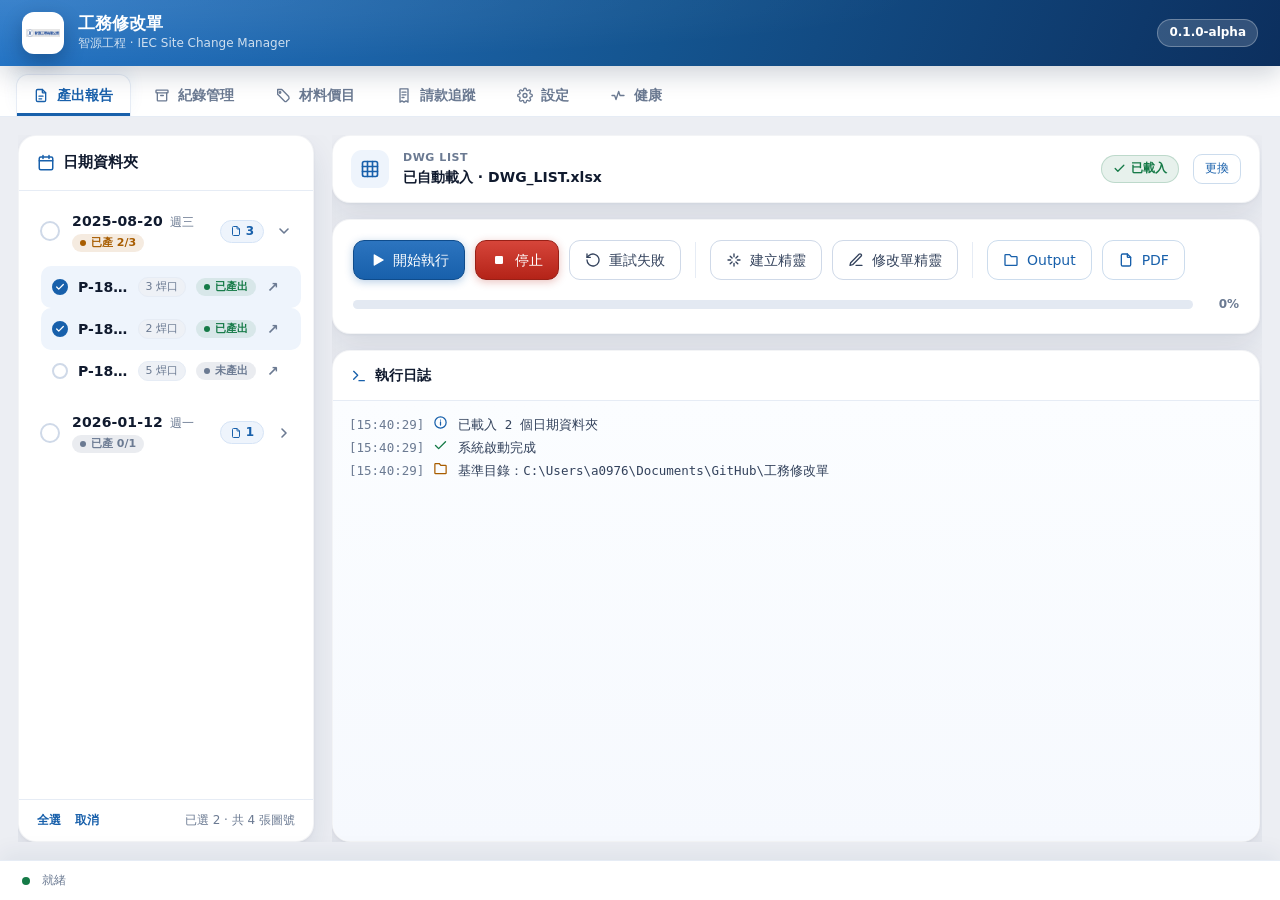
==== control/co_main_web/index.html @ fd8325f9 "feat(main-web): add new HTML main UI skin Add a six-tab front-end-only Change Order main interface w" ====
<!DOCTYPE html>
<html lang="zh-Hant">
<head>
<meta charset="utf-8">
<meta name="viewport" content="width=device-width, initial-scale=1">
<title>工務修改單 · IEC Site Change Manager</title>
<link rel="stylesheet" href="style.css">
</head>
<body>
<div class="shell">

  <!-- 品牌列 -->
  <header class="appbar">
    <img class="brand-logo" src="../co_wizard_web/img/brand-logo.png" alt=""
         onerror="this.style.display='none';this.nextElementSibling.style.display='grid';">
    <div class="brand-mark-fallback">智</div>
    <div class="brand-text">
      <strong>工務修改單</strong>
      <span>智源工程 · IEC Site Change Manager</span>
    </div>
    <div class="spacer"></div>
    <span class="version-pill">0.1.0-alpha</span>
  </header>

  <!-- 分頁列 -->
  <nav class="tabstrip" aria-label="主功能分頁">
    <button class="tab active" type="button" data-tab="report" onclick="showTab('report')">
      <svg viewBox="0 0 24 24" fill="none" stroke="currentColor" stroke-width="2" stroke-linecap="round" stroke-linejoin="round"><path d="M14 3v4a1 1 0 0 0 1 1h4"/><path d="M17 21H7a2 2 0 0 1-2-2V5a2 2 0 0 1 2-2h7l5 5v11a2 2 0 0 1-2 2Z"/><path d="M9 13h6M9 17h4"/></svg>產出報告
    </button>
    <button class="tab" type="button" data-tab="records" onclick="showTab('records')">
      <svg viewBox="0 0 24 24" fill="none" stroke="currentColor" stroke-width="2" stroke-linecap="round" stroke-linejoin="round"><rect x="3" y="4" width="18" height="4" rx="1"/><path d="M5 8v11a1 1 0 0 0 1 1h12a1 1 0 0 0 1-1V8"/><path d="M10 12h4"/></svg>紀錄管理
    </button>
    <button class="tab" type="button" data-tab="material" onclick="showTab('material')">
      <svg viewBox="0 0 24 24" fill="none" stroke="currentColor" stroke-width="2" stroke-linecap="round" stroke-linejoin="round"><path d="M20.59 13.41 11 3.83A2 2 0 0 0 9.59 3H4v5.59A2 2 0 0 0 4.83 11l9.58 9.59a2 2 0 0 0 2.83 0l3.35-3.35a2 2 0 0 0 0-2.83Z"/><circle cx="7.5" cy="7.5" r="1.2"/></svg>材料價目
    </button>
    <button class="tab" type="button" data-tab="billing" onclick="showTab('billing')">
      <svg viewBox="0 0 24 24" fill="none" stroke="currentColor" stroke-width="2" stroke-linecap="round" stroke-linejoin="round"><path d="M6 2h12v20l-3-2-3 2-3-2-3 2Z"/><path d="M9 7h6M9 11h6M9 15h3"/></svg>請款追蹤
    </button>
    <button class="tab" type="button" data-tab="settings" onclick="showTab('settings')">
      <svg viewBox="0 0 24 24" fill="none" stroke="currentColor" stroke-width="2" stroke-linecap="round" stroke-linejoin="round"><circle cx="12" cy="12" r="3"/><path d="M19.4 15a1.65 1.65 0 0 0 .33 1.82l.06.06a2 2 0 1 1-2.83 2.83l-.06-.06a1.65 1.65 0 0 0-1.82-.33 1.65 1.65 0 0 0-1 1.51V21a2 2 0 0 1-4 0v-.09A1.65 1.65 0 0 0 9 19.4a1.65 1.65 0 0 0-1.82.33l-.06.06a2 2 0 1 1-2.83-2.83l.06-.06A1.65 1.65 0 0 0 4.6 15a1.65 1.65 0 0 0-1.51-1H3a2 2 0 0 1 0-4h.09A1.65 1.65 0 0 0 4.6 9a1.65 1.65 0 0 0-.33-1.82l-.06-.06a2 2 0 1 1 2.83-2.83l.06.06A1.65 1.65 0 0 0 9 4.6a1.65 1.65 0 0 0 1-1.51V3a2 2 0 0 1 4 0v.09a1.65 1.65 0 0 0 1 1.51 1.65 1.65 0 0 0 1.82-.33l.06-.06a2 2 0 1 1 2.83 2.83l-.06.06A1.65 1.65 0 0 0 19.4 9a1.65 1.65 0 0 0 1.51 1H21a2 2 0 0 1 0 4h-.09a1.65 1.65 0 0 0-1.51 1Z"/></svg>設定
    </button>
    <button class="tab" type="button" data-tab="health" onclick="showTab('health')">
      <svg viewBox="0 0 24 24" fill="none" stroke="currentColor" stroke-width="2" stroke-linecap="round" stroke-linejoin="round"><path d="M3 12h4l2 6 4-12 2 6h6"/></svg>健康
    </button>
  </nav>

  <!-- 分頁內容 -->
  <div class="body">

    <!-- ① 產出報告 -->
    <section class="page active" id="tab-report">
      <div class="report-grid">

        <!-- 日期面板 -->
        <aside class="sheet datepanel">
          <div class="ph">
            <h2>
              <svg viewBox="0 0 24 24" fill="none" stroke="currentColor" stroke-width="2" stroke-linecap="round" stroke-linejoin="round"><rect x="3" y="4" width="18" height="17" rx="2"/><path d="M3 9h18M8 2v4M16 2v4"/></svg>
              日期資料夾
            </h2>
          </div>
          <div class="datelist" id="dateList"></div>
          <div class="datefoot">
            <button class="linkbtn" type="button" onclick="selectAll(true)">全選</button>
            <button class="linkbtn" type="button" onclick="selectAll(false)">取消</button>
            <span class="grow"></span>
            <span id="dateSummary">—</span>
          </div>
        </aside>

        <!-- 工作區 -->
        <div class="work">

          <div class="sheet dwg-bar">
            <span class="dwg-ic">
              <svg viewBox="0 0 24 24" fill="none" stroke="currentColor" stroke-width="2" stroke-linecap="round" stroke-linejoin="round"><rect x="3" y="3" width="18" height="18" rx="2"/><path d="M3 9h18M3 15h18M9 3v18M15 3v18"/></svg>
            </span>
            <div class="dwg-info">
              <span class="dwg-label">DWG LIST</span>
              <span class="dwg-file" id="dwgFile">已自動載入 · DWG_LIST.xlsx</span>
            </div>
            <span class="ok-chip" id="dwgStatus"><svg viewBox="0 0 24 24" fill="none" stroke="currentColor" stroke-width="2.4" stroke-linecap="round" stroke-linejoin="round"><path d="M20 6 9 17l-5-5"/></svg>已載入</span>
            <button class="ghost sm" type="button" onclick="pickDwg()">更換</button>
          </div>

          <div class="sheet pad">
            <div class="actions">
              <button class="primary" type="button" onclick="runStart()">
                <svg viewBox="0 0 24 24" fill="currentColor" stroke="none"><path d="M7 4.5v15a1 1 0 0 0 1.5.86l13-7.5a1 1 0 0 0 0-1.72l-13-7.5A1 1 0 0 0 7 4.5Z"/></svg>開始執行
              </button>
              <button class="danger" type="button" onclick="runStop()">
                <svg viewBox="0 0 24 24" fill="currentColor" stroke="none"><rect x="6" y="6" width="12" height="12" rx="2"/></svg>停止
              </button>
              <button type="button">
                <svg viewBox="0 0 24 24" fill="none" stroke="currentColor" stroke-width="2" stroke-linecap="round" stroke-linejoin="round"><path d="M3 12a9 9 0 1 0 3-6.7L3 8"/><path d="M3 3v5h5"/></svg>重試失敗
              </button>
              <span class="sep"></span>
              <button type="button" onclick="toast('（皮）建立精靈 — 之後接')">
                <svg viewBox="0 0 24 24" fill="none" stroke="currentColor" stroke-width="2" stroke-linecap="round" stroke-linejoin="round"><path d="M12 3v4M12 17v4M3 12h4M17 12h4"/><path d="m6.3 6.3 2.8 2.8M14.9 14.9l2.8 2.8M17.7 6.3l-2.8 2.8M9.1 14.9l-2.8 2.8"/></svg>建立精靈
              </button>
              <button type="button" onclick="openWizard()">
                <svg viewBox="0 0 24 24" fill="none" stroke="currentColor" stroke-width="2" stroke-linecap="round" stroke-linejoin="round"><path d="M12 20h9"/><path d="M16.5 3.5a2.12 2.12 0 0 1 3 3L7 19l-4 1 1-4Z"/></svg>修改單精靈
              </button>
              <span class="sep"></span>
              <button class="ghost" type="button">
                <svg viewBox="0 0 24 24" fill="none" stroke="currentColor" stroke-width="2" stroke-linecap="round" stroke-linejoin="round"><path d="M4 20h16a1 1 0 0 0 1-1V8a1 1 0 0 0-1-1h-7.5L10 4H4a1 1 0 0 0-1 1v14a1 1 0 0 0 1 1Z"/></svg>Output
              </button>
              <button class="ghost" type="button">
                <svg viewBox="0 0 24 24" fill="none" stroke="currentColor" stroke-width="2" stroke-linecap="round" stroke-linejoin="round"><path d="M14 3v4a1 1 0 0 0 1 1h4"/><path d="M17 21H7a2 2 0 0 1-2-2V5a2 2 0 0 1 2-2h7l5 5v11a2 2 0 0 1-2 2Z"/></svg>PDF
              </button>
            </div>

            <div class="progress-row" style="margin-top:16px">
              <div class="progress"><i id="progFill"></i></div>
              <span class="progress-pct" id="progPct">0%</span>
            </div>
          </div>

          <div class="sheet console">
            <div class="ph">
              <h3>
                <svg viewBox="0 0 24 24" fill="none" stroke="currentColor" stroke-width="2" stroke-linecap="round" stroke-linejoin="round"><path d="M4 17l6-6-6-6"/><path d="M12 19h8"/></svg>
                執行日誌
              </h3>
            </div>
            <div class="log" id="log">
              <div class="logline info"><time>[15:40:29]</time><span class="ic"><svg viewBox="0 0 24 24" fill="none" stroke="currentColor" stroke-width="2" stroke-linecap="round" stroke-linejoin="round"><circle cx="12" cy="12" r="9"/><path d="M12 11v5M12 8h.01"/></svg></span><span class="msg">已載入 2 個日期資料夾</span></div>
              <div class="logline ok"><time>[15:40:29]</time><span class="ic"><svg viewBox="0 0 24 24" fill="none" stroke="currentColor" stroke-width="2.2" stroke-linecap="round" stroke-linejoin="round"><path d="M20 6 9 17l-5-5"/></svg></span><span class="msg">系統啟動完成</span></div>
              <div class="logline dir"><time>[15:40:29]</time><span class="ic"><svg viewBox="0 0 24 24" fill="none" stroke="currentColor" stroke-width="2" stroke-linecap="round" stroke-linejoin="round"><path d="M4 20h16a1 1 0 0 0 1-1V8a1 1 0 0 0-1-1h-7.5L10 4H4a1 1 0 0 0-1 1v14a1 1 0 0 0 1 1Z"/></svg></span><span class="msg">基準目錄：C:\Users\a0976\Documents\GitHub\工務修改單</span></div>
            </div>
          </div>

        </div>
      </div>
    </section>

    <!-- 其餘分頁（佔位） -->
    <section class="page" id="tab-records">
      <div class="rec-shell">

        <div class="sheet rec-filter">
          <div class="rec-search">
            <svg viewBox="0 0 24 24" fill="none" stroke="currentColor" stroke-width="2" stroke-linecap="round" stroke-linejoin="round"><circle cx="11" cy="11" r="7"/><path d="m21 21-4.3-4.3"/></svg>
            <input id="recSearch" placeholder="搜尋 報告編號 / 流水號 / 說明…">
          </div>
          <select id="recStatus">
            <option>全部狀態</option><option>已產出</option><option>未產出</option><option>需重產</option><option>已歸檔</option>
          </select>
          <input class="rec-date" placeholder="起 YYYYMMDD">
          <span class="rec-dash">–</span>
          <input class="rec-date" placeholder="迄 YYYYMMDD">
          <button class="ghost sm" type="button">刷新</button>
        </div>

        <div class="rec-main">
          <div class="sheet rec-list">
            <table>
              <thead><tr><th>報告編號</th><th>日期</th><th>流水號</th><th>焊口</th><th>狀態</th></tr></thead>
              <tbody id="recRows"><tr><td colspan="5" class="empty">尚無紀錄</td></tr></tbody>
            </table>
          </div>

          <div class="sheet rec-detail">
            <div class="rec-detail-head">
              <div class="rec-detail-title">
                <strong id="recTitle">—</strong>
                <span class="rec-meta" id="recMeta">選一筆紀錄</span>
              </div>
              <div class="rec-detail-actions">
                <button class="ghost sm" type="button" onclick="logLine('info','（皮）編輯紀錄')">編輯</button>
                <button class="ghost sm" type="button" onclick="logLine('info','（皮）開資料夾')">開資料夾</button>
                <button class="ghost sm" type="button" onclick="logLine('info','（皮）開 PDF')">PDF</button>
              </div>
            </div>
            <div class="rec-summary" id="recSummary"></div>
            <div class="rec-body" id="recBody"></div>
          </div>
        </div>

        <div class="sheet rec-foot">
          <span id="recCount">共 0 筆</span>
          <span class="grow"></span>
          <button class="primary sm" type="button" onclick="logLine('ok','（皮）儲存變更')">儲存變更</button>
          <span class="rec-sep"></span>
          <button class="ghost sm" type="button">匯出 Excel</button>
          <span class="menu-wrap">
            <button class="ghost sm" type="button" onclick="toggleMenu(this)">輸出中心 ▾</button>
            <div class="menu-pop">
              <button type="button" onclick="menuPick('現場統計單 (xlsx)')">現場統計單 (xlsx)</button>
              <button type="button" onclick="menuPick('統計 PDF')">統計 PDF</button>
              <button type="button" onclick="menuPick('before / after 照片 PDF')">照片 PDF</button>
            </div>
          </span>
        </div>

      </div>
    </section>
    <section class="page" id="tab-material">
      <div class="rec-shell">
        <div class="sheet rec-filter">
          <div class="rec-search">
            <svg viewBox="0 0 24 24" fill="none" stroke="currentColor" stroke-width="2" stroke-linecap="round" stroke-linejoin="round"><circle cx="11" cy="11" r="7"/><path d="m21 21-4.3-4.3"/></svg>
            <input id="pbSearch" placeholder="搜尋 料號 / 零件 / 尺寸 / 材質…" oninput="renderPricebook()">
          </div>
          <label class="check"><input type="checkbox" id="pbUnpriced" onchange="renderPricebook()"> 只看未定價</label>
          <select id="pbPart" onchange="renderPricebook()"></select>
          <select id="pbMat" onchange="renderPricebook()"></select>
          <button class="ghost sm" type="button" onclick="renderPricebook()">刷新</button>
        </div>

        <div class="sheet rec-body" id="pbScroll">
          <div id="pbTable"></div>
        </div>

        <div class="sheet rec-foot">
          <span id="pbCount">共 0 筆</span>
          <span class="grow"></span>
          <button class="sm" type="button" onclick="pbAddRow()">＋ 新增</button>
          <button class="sm" type="button" onclick="logLine('info','（皮）複製選取料號')">複製</button>
          <span class="rec-sep"></span>
          <span class="menu-wrap">
            <button class="ghost sm" type="button" onclick="toggleMenu(this)">匯入匯出 ▾</button>
            <div class="menu-pop">
              <button type="button" onclick="menuPick('匯入骨架')">匯入骨架</button>
              <button type="button" onclick="menuPick('匯入價格表')">匯入價格表</button>
              <button type="button" onclick="menuPick('匯出補價表')">匯出補價表</button>
            </div>
          </span>
          <span class="menu-wrap">
            <button class="ghost sm" type="button" onclick="toggleMenu(this)">批次填價 ▾</button>
            <div class="menu-pop">
              <button type="button" onclick="menuPick('選取顯示的料號')">選取顯示的料號</button>
              <button type="button" onclick="menuPick('批次填入單價')">批次填入單價</button>
              <button type="button" onclick="menuPick('套用補價到記錄')">套用補價到記錄</button>
            </div>
          </span>
          <button class="primary sm" type="button" onclick="logLine('ok','（皮）儲存價目表')">儲存</button>
        </div>
      </div>
    </section>
    <section class="page" id="tab-billing">
      <div class="rec-shell">
        <div class="sheet pad bill-stats" id="billStats"></div>

        <div class="sheet rec-filter">
          <div class="rec-search">
            <svg viewBox="0 0 24 24" fill="none" stroke="currentColor" stroke-width="2" stroke-linecap="round" stroke-linejoin="round"><circle cx="11" cy="11" r="7"/><path d="m21 21-4.3-4.3"/></svg>
            <input id="billSearch" placeholder="搜尋 報告編號 / 流水號 / 說明…" oninput="renderBilling()">
          </div>
          <select id="billStatus" onchange="renderBilling()"></select>
          <input class="rec-date" placeholder="起 YYYYMMDD">
          <span class="rec-dash">–</span>
          <input class="rec-date" placeholder="迄 YYYYMMDD">
          <button class="ghost sm" type="button" onclick="renderBilling()">刷新</button>
        </div>

        <div class="sheet rec-body" id="billScroll"><div id="billTable"></div></div>

        <div class="sheet rec-foot">
          <span id="billCount">共 0 筆</span>
          <span class="grow"></span>
          <button class="sm" type="button" onclick="logLine('info','（皮）建立請款批次')">建立批次</button>
          <span class="menu-wrap">
            <button class="ghost sm" type="button" onclick="toggleMenu(this)">請款批次 ▾</button>
            <div class="menu-pop">
              <button type="button" onclick="openBatch()">查看批次清單</button>
              <button type="button" onclick="menuPick('更新批次狀態')">更新批次狀態</button>
            </div>
          </span>
          <span class="rec-sep"></span>
          <button class="ghost sm" type="button">匯出報表</button>
          <button class="sm" type="button">請款單</button>
          <button class="primary sm" type="button" onclick="logLine('ok','（皮）儲存請款狀態')">儲存</button>
        </div>
      </div>
    </section>
    <section class="page" id="tab-settings">
      <div class="settings-wrap2">
        <div class="set-section">
          <div class="set-sec-head"><h3>產出選項</h3><span>程式預設值，通常不用動</span></div>
          <div class="set-grid">
            <label class="set-card">
              <span class="ic"><svg viewBox="0 0 24 24" fill="none" stroke="currentColor" stroke-width="2" stroke-linecap="round" stroke-linejoin="round"><path d="M14 3v4a1 1 0 0 0 1 1h4"/><path d="M17 21H7a2 2 0 0 1-2-2V5a2 2 0 0 1 2-2h7l5 5v11a2 2 0 0 1-2 2Z"/><path d="M9 13h2M9 17h4"/></svg></span>
              <span class="body"><strong>匯出 PDF</strong><span>輸出時同時產生 PDF</span></span>
              <span class="ctrl"><span class="switch"><input type="checkbox" checked><span class="track"></span></span></span>
            </label>
            <label class="set-card">
              <span class="ic"><svg viewBox="0 0 24 24" fill="none" stroke="currentColor" stroke-width="2" stroke-linecap="round" stroke-linejoin="round"><path d="m13 19 9-7-9-7v14Z"/><path d="m2 19 9-7-9-7v14Z"/></svg></span>
              <span class="body"><strong>略過未變更</strong><span>跳過沒變動的項目（增量產出）</span></span>
              <span class="ctrl"><span class="switch"><input type="checkbox" checked><span class="track"></span></span></span>
            </label>
            <label class="set-card">
              <span class="ic"><svg viewBox="0 0 24 24" fill="none" stroke="currentColor" stroke-width="2" stroke-linecap="round" stroke-linejoin="round"><rect x="3" y="3" width="18" height="18" rx="2"/><circle cx="9" cy="9" r="2"/><path d="m21 15-5-5L5 21"/></svg></span>
              <span class="body"><strong>自動處理圖片</strong><span>自動裁切與處理照片</span></span>
              <span class="ctrl"><span class="switch"><input type="checkbox" checked><span class="track"></span></span></span>
            </label>
            <label class="set-card">
              <span class="ic"><svg viewBox="0 0 24 24" fill="none" stroke="currentColor" stroke-width="2" stroke-linecap="round" stroke-linejoin="round"><path d="m8 2 1.5 1.5M16 2l-1.5 1.5"/><path d="M12 20a6 6 0 0 0 6-6v-3a6 6 0 0 0-12 0v3a6 6 0 0 0 6 6Z"/><path d="M12 14v6M3 13h3M18 13h3M3.5 8l2.5 1M20.5 8 18 9M3.5 18 6 17M20.5 18 18 17"/></svg></span>
              <span class="body"><strong>Debug 模式</strong><span>輸出詳細除錯訊息</span></span>
              <span class="ctrl"><span class="switch"><input type="checkbox"><span class="track"></span></span></span>
            </label>
          </div>
        </div>

        <div class="set-section">
          <div class="set-sec-head"><h3>路徑</h3><span>自動偵測，需要時覆蓋</span></div>
          <div class="set-grid">
            <div class="set-card">
              <span class="ic"><svg viewBox="0 0 24 24" fill="none" stroke="currentColor" stroke-width="2" stroke-linecap="round" stroke-linejoin="round"><rect x="3" y="3" width="18" height="18" rx="2"/><path d="M3 9h18M3 15h18M9 3v18M15 3v18"/></svg></span>
              <span class="body"><strong>DWG LIST</strong><span id="setDwgPath">已自動載入 · DWG_LIST.xlsx</span></span>
              <span class="ctrl"><button class="ghost sm" type="button" onclick="pickDwg()">更換</button></span>
            </div>
            <div class="set-card">
              <span class="ic"><svg viewBox="0 0 24 24" fill="none" stroke="currentColor" stroke-width="2" stroke-linecap="round" stroke-linejoin="round"><path d="M4 20h16a1 1 0 0 0 1-1V8a1 1 0 0 0-1-1h-7.5L10 4H4a1 1 0 0 0-1 1v14a1 1 0 0 0 1 1Z"/></svg></span>
              <span class="body"><strong>Output 資料夾</strong><span>…\工務修改單\output</span></span>
              <span class="ctrl"><button class="ghost sm" type="button">更換</button></span>
            </div>
            <div class="set-card">
              <span class="ic"><svg viewBox="0 0 24 24" fill="none" stroke="currentColor" stroke-width="2" stroke-linecap="round" stroke-linejoin="round"><path d="M14 3v4a1 1 0 0 0 1 1h4"/><path d="M17 21H7a2 2 0 0 1-2-2V5a2 2 0 0 1 2-2h7l5 5v11a2 2 0 0 1-2 2Z"/></svg></span>
              <span class="body"><strong>PDF 資料夾</strong><span>…\工務修改單\pdf</span></span>
              <span class="ctrl"><button class="ghost sm" type="button">更換</button></span>
            </div>
          </div>
        </div>
      </div>
    </section>
    <section class="page" id="tab-health">
      <div class="health-wrap">
        <div class="sheet hbanner">
          <span class="hicon"><svg viewBox="0 0 24 24" fill="none" stroke="currentColor" stroke-width="2" stroke-linecap="round" stroke-linejoin="round"><path d="M12 9v4M12 17h.01"/><path d="M10.3 3.86 1.82 18a2 2 0 0 0 1.71 3h16.94a2 2 0 0 0 1.71-3L13.7 3.86a2 2 0 0 0-3.42 0Z"/></svg></span>
          <div class="htext">
            <strong>可使用，有 2 個提醒</strong>
            <span>專案：…\GitHub\工務修改單　·　records 4 · details 12 · materials 10 · 附件 3　·　錯誤 0 / 提醒 2 / 資訊 1</span>
          </div>
          <div class="hactions">
            <button class="primary sm" type="button" onclick="logLine('info','（皮）重新檢查健康')">重新檢查</button>
            <button class="sm" type="button" onclick="logLine('ok','（皮）修復可自動修復項')">修復</button>
            <span class="menu-wrap">
              <button class="ghost sm" type="button" onclick="toggleMenu(this)">診斷包 ▾</button>
              <div class="menu-pop down">
                <button type="button" onclick="menuPick('支援診斷包')">支援診斷包</button>
                <button type="button" onclick="menuPick('深度診斷包')">深度診斷包</button>
              </div>
            </span>
            <button class="ghost sm" type="button" onclick="logLine('info','工務修改單 · IEC Site Change Manager 0.1.0-alpha')">版本資訊</button>
          </div>
        </div>

        <div class="sheet pad" style="display:flex;gap:10px;flex-wrap:wrap;">
          <div class="metric"><span class="k">records</span><span class="v">4</span></div>
          <div class="metric"><span class="k">details</span><span class="v">12</span></div>
          <div class="metric"><span class="k">materials</span><span class="v">10</span></div>
          <div class="metric"><span class="k">附件資料夾</span><span class="v">3</span></div>
        </div>

        <div class="sheet rec-body health-issues">
          <table>
            <thead><tr><th>來源</th><th>等級</th><th>項目</th><th>內容</th><th>參考</th></tr></thead>
            <tbody>
              <tr><td>啟動守門</td><td><span class="lvl warning">提醒</span></td><td>缺少輸出資料夾</td><td>output/ 不存在，將於按下「修復」時自動建立</td><td><code>output</code></td></tr>
              <tr><td>資料稽核</td><td><span class="lvl warning">提醒</span></td><td>孤兒附件</td><td>attachments 有 1 個資料夾找不到對應記錄</td><td><code>100_20260301_03</code></td></tr>
              <tr><td>資料稽核</td><td><span class="lvl info">資訊</span></td><td>未定價材料</td><td>材料價目有 2 筆未定價（閘閥 / 球閥）</td><td><code>GV-2-304</code></td></tr>
            </tbody>
          </table>
        </div>

        <p class="health-hint">健康檢查只會「讀取」資料；只有按下「修復」時，才會建立缺少的必要資料夾或預設設定。</p>
      </div>
    </section>

  </div>

  <footer class="statusbar">
    <span class="dot"></span><span id="statusText">就緒</span>
  </footer>
</div>

<div class="lightbox" id="lightbox" onclick="if(event.target===this)closeLightbox()">
  <div class="lb-dialog">
    <div class="lb-head">
      <strong id="lbTitle">—</strong>
      <div class="lb-actions">
        <button class="ghost sm" type="button" onclick="enterAnnotate()">標註</button>
        <button class="ghost sm" type="button" onclick="lbAct('取代')">取代</button>
        <button class="ghost sm" type="button" onclick="lbAct('刪除')">刪除</button>
        <button class="sm" type="button" onclick="closeLightbox()">關閉</button>
      </div>
    </div>
    <div class="lb-stage">
      <button class="lb-nav prev" type="button" onclick="lbNav(-1)" aria-label="上一張"><svg viewBox="0 0 24 24" fill="none" stroke="currentColor" stroke-width="2.4" stroke-linecap="round" stroke-linejoin="round"><path d="M15 6l-6 6 6 6"/></svg></button>
      <img id="lbImg" src="" alt="">
      <canvas id="lbCanvas"></canvas>
      <button class="lb-nav next" type="button" onclick="lbNav(1)" aria-label="下一張"><svg viewBox="0 0 24 24" fill="none" stroke="currentColor" stroke-width="2.4" stroke-linecap="round" stroke-linejoin="round"><path d="M9 6l6 6-6 6"/></svg></button>
    </div>
    <div class="lb-tools" id="lbTools">
      <button class="sm lb-tool active" type="button" data-tool="pen" onclick="annoTool('pen')">畫筆</button>
      <button class="sm lb-tool" type="button" data-tool="arrow" onclick="annoTool('arrow')">箭頭</button>
      <button class="sm" type="button" onclick="annoUndo()">復原</button>
      <button class="sm" type="button" onclick="annoClear()">清除</button>
      <span class="grow"></span>
      <button class="sm" type="button" onclick="exitAnnotate()">取消</button>
      <button class="primary sm" type="button" onclick="annoSave()">儲存標註</button>
    </div>
    <div class="lb-foot" id="lbFoot"></div>
  </div>
</div>

<div class="modal" id="batchModal" onclick="if(event.target===this)closeBatch()">
  <div class="modal-dialog">
    <div class="modal-head">
      <strong>請款批次</strong>
      <button class="sm" type="button" onclick="closeBatch()">關閉</button>
    </div>
    <div class="modal-body">
      <table>
        <thead><tr><th>批次編號</th><th>狀態</th><th>期數</th><th>業主</th><th>張數</th><th>建立時間</th><th>更新時間</th></tr></thead>
        <tbody id="batchRows"></tbody>
      </table>
    </div>
    <div class="modal-foot">
      <span class="grow"></span>
      <button class="sm" type="button" onclick="toast('（皮）建立新批次');closeBatch()">建立批次</button>
      <button class="primary sm" type="button" onclick="toast('（皮）更新批次狀態','ok');closeBatch()">更新狀態</button>
    </div>
  </div>
</div>

<div id="toast"></div>

<script>
function showTab(name){
  document.querySelectorAll('.tab').forEach(t=>t.classList.toggle('active', t.dataset.tab===name));
  document.querySelectorAll('.page').forEach(p=>p.classList.toggle('active', p.id==='tab-'+name));
}
const statusMeta = {
  done:    {cls:'done',    label:'已產出'},
  pending: {cls:'pending', label:'未產出'},
  error:   {cls:'error',   label:'有錯'}
};
const dateFolders = [
  {date:'20250820', open:true, items:[
    {series:'P-1820-01', welds:3, status:'done',    sel:true},
    {series:'P-1820-02', welds:2, status:'done',    sel:true},
    {series:'P-1820-05', welds:5, status:'pending', sel:false}
  ]},
  {date:'20260112', open:false, items:[
    {series:'P-2601-03', welds:1, status:'pending', sel:false}
  ]}
];
const ICON_CHECK = `<svg viewBox="0 0 24 24" fill="none" stroke="currentColor" stroke-width="3" stroke-linecap="round" stroke-linejoin="round"><path d="M20 6 9 17l-5-5"/></svg>`;
function fmtDate(s){
  const dt = new Date(+s.slice(0,4), +s.slice(4,6)-1, +s.slice(6,8));
  const wd = '週' + '日一二三四五六'[dt.getDay()];
  return {d:`${s.slice(0,4)}-${s.slice(4,6)}-${s.slice(6,8)}`, wd};
}
function aggStatus(f){
  const total = f.items.length;
  const done = f.items.filter(it=>it.status==='done').length;
  let cls = 'pending';
  if(total>0 && done===total) cls='done';
  else if(done>0) cls='partial';
  return {cls, label:`已產 ${done}/${total}`, total};
}
function renderDates(){
  const list = document.getElementById('dateList');
  list.innerHTML = '';
  dateFolders.forEach(f=>{
    const {d, wd} = fmtDate(f.date);
    const ag = aggStatus(f);
    const allSel = f.items.length>0 && f.items.every(it=>it.sel);

    const group = document.createElement('div');
    group.className = 'date-group' + (f.open ? ' open' : '');

    const head = document.createElement('div');
    head.className = 'date-item' + (allSel ? ' selected' : '');
    head.innerHTML =
      `<span class="date-check">${ICON_CHECK}</span>`
      + `<span class="date-main">`
      +   `<span class="date-top"><span class="d">${d}</span><span class="wd">${wd}</span></span>`
      +   `<span class="date-sub"><span class="st ${ag.cls}">${ag.label}</span></span>`
      + `</span>`
      + `<span class="date-count" title="圖號數"><svg viewBox="0 0 24 24" fill="none" stroke="currentColor" stroke-width="2" stroke-linecap="round" stroke-linejoin="round"><path d="M14 3v4a1 1 0 0 0 1 1h4"/><path d="M17 21H7a2 2 0 0 1-2-2V5a2 2 0 0 1 2-2h7l5 5v11a2 2 0 0 1-2 2Z"/></svg>${ag.total}</span>`
      + `<span class="chev"><svg viewBox="0 0 24 24" fill="none" stroke="currentColor" stroke-width="2.4" stroke-linecap="round" stroke-linejoin="round"><path d="M9 6l6 6-6 6"/></svg></span>`;
    head.querySelector('.date-check').addEventListener('click', (e)=>{
      e.stopPropagation();
      const target = !allSel;
      f.items.forEach(it=>it.sel = target);
      renderDates();
    });
    head.addEventListener('click', ()=>{ f.open = !f.open; renderDates(); });
    group.appendChild(head);

    const kids = document.createElement('div');
    kids.className = 'date-children';
    f.items.forEach(it=>{
      const sm = statusMeta[it.status] || statusMeta.pending;
      const ci = document.createElement('div');
      ci.className = 'child-item' + (it.sel ? ' sel' : '');
      ci.innerHTML =
        `<span class="child-check">${ICON_CHECK}</span>`
        + `<span class="child-series">${it.series}</span>`
        + `<span class="weld-chip">${it.welds} 焊口</span>`
        + `<span class="st ${sm.cls}">${sm.label}</span>`
        + `<button class="child-open" type="button" title="在紀錄管理開啟此圖號" onclick="event.stopPropagation();openRecordBySeries('${it.series}')">↗</button>`;
      ci.addEventListener('click', ()=>{ it.sel = !it.sel; renderDates(); });
      kids.appendChild(ci);
    });
    group.appendChild(kids);

    list.appendChild(group);
  });
  updateDateSummary();
}
function selectAll(on){ dateFolders.forEach(f=>f.items.forEach(it=>it.sel=on)); renderDates(); }
function updateDateSummary(){
  let sel=0, total=0;
  dateFolders.forEach(f=>f.items.forEach(it=>{ total++; if(it.sel) sel++; }));
  document.getElementById('dateSummary').textContent = `已選 ${sel} · 共 ${total} 張圖號`;
}
renderDates();
/* ── 紀錄管理（皮，示意資料） ── */
const PB = 'file:///C:/Users/a0976/Downloads/Testing_form/attachments_media/20260317/0107_17r4_18r4_19a4/before.jpg';
const PA = 'file:///C:/Users/a0976/Downloads/Testing_form/attachments_media/20260317/0107_17r4_18r4_19a4/after.jpg';
function mkPhotos(n){
  const out = [];
  for(let i=0;i<n;i++){ out.push(i%2===0 ? {label:'修改前 '+(Math.floor(i/2)+1), src:PB} : {label:'修改後 '+(Math.floor(i/2)+1), src:PA}); }
  return out;
}
const WELD_POOL = [
  {code:'17r4',mark:'重焊',size:'2"',mat:'SUS304',sch:'SCH40',coef:'1.0',price:1200,amount:1200},
  {code:'18r4',mark:'重焊',size:'2"',mat:'SUS304',sch:'SCH40',coef:'1.0',price:1200,amount:1200},
  {code:'19a4',mark:'新焊',size:'1"',mat:'SUS304',sch:'SCH10',coef:'1.0',price:800,amount:800},
  {code:'1001',mark:'新焊',size:'3"',mat:'SUS316',sch:'SCH10',coef:'1.2',price:1800,amount:2160}
];
const MAT_POOL = [
  {part:'90° 彎頭',size:'2"',sch:'SCH40',mat:'SUS304',qty:2,price:300,amount:600},
  {part:'45° 彎頭',size:'2"',sch:'SCH40',mat:'SUS304',qty:1,price:280,amount:280},
  {part:'同心異徑',size:'3"x2"',sch:'SCH40',mat:'SUS304',qty:1,price:450,amount:450},
  {part:'法蘭',size:'2"',sch:'150#',mat:'SUS304',qty:2,price:520,amount:1040},
  {part:'墊片',size:'2"',sch:'150#',mat:'PTFE',qty:2,price:60,amount:120},
  {part:'直管',size:'2"',sch:'SCH40',mat:'SUS304',qty:3,price:240,amount:720},
  {part:'三通',size:'2"',sch:'SCH40',mat:'SUS304',qty:1,price:680,amount:680},
  {part:'閘閥',size:'2"',sch:'150#',mat:'CF8',qty:1,price:2400,amount:2400}
];
function randInt(a,b){ return a + Math.floor(Math.random()*(b-a+1)); }
function mkMats(){ return MAT_POOL.slice(0, randInt(4,8)); }
const records = [
  {id:'CO-250820-01', date:'2025-08-20', series:'P-1820-01', status:'done',    reason:'現場管線干涉', welds:WELD_POOL.slice(), mats:mkMats(), photos:mkPhotos(2)},
  {id:'CO-250820-02', date:'2025-08-20', series:'P-1820-02', status:'done',    reason:'閥件位置調整', welds:WELD_POOL.slice(), mats:mkMats(), photos:mkPhotos(4)},
  {id:'CO-250820-05', date:'2025-08-20', series:'P-1820-05', status:'pending', reason:'新增排水支管', welds:WELD_POOL.slice(), mats:mkMats(), photos:mkPhotos(8)},
  {id:'CO-260112-03', date:'2026-01-12', series:'P-2601-03', status:'pending', reason:'管線干涉避讓', welds:WELD_POOL.slice(), mats:mkMats(), photos:mkPhotos(4)}
];
let recSel = 0;
let recSub = 'welds';
function renderRecords(){
  const body = document.getElementById('recRows');
  if(!body){ return; }
  body.innerHTML = '';
  records.forEach((r,i)=>{
    const sm = statusMeta[r.status] || statusMeta.pending;
    const bad = recordBad(r);
    const tr = document.createElement('tr');
    tr.className = 'rec-row' + (i===recSel ? ' selected' : '') + (bad ? ' bad' : '');
    tr.innerHTML = `<td><code>${r.id}</code></td><td>${r.date.slice(5)}</td><td>${r.series}</td><td>${r.welds.length} 口</td><td><span class="st ${sm.cls}">${sm.label}</span>${bad ? ' <span class="warn-chip" title="有欄位需檢查">⚠</span>' : ''}</td>`;
    tr.addEventListener('click', ()=>{ recSel=i; renderRecords(); renderRecDetail(); });
    body.appendChild(tr);
  });
  document.getElementById('recCount').textContent = `共 ${records.length} 筆`;
}
function metric(k,v){ return `<div class="metric"><span class="k">${k}</span><span class="v">${v}</span></div>`; }
function section(title, count, html, emptyMsg){
  const head = `<div class="rec-sec-head"><h4>${title}</h4><span class="cnt">${count}</span></div>`;
  return `<div class="rec-sec">${head}${html || `<div class="rec-none">${emptyMsg}</div>`}</div>`;
}
function updateRecSummary(){
  const r = records[recSel];
  if(!r){ return; }
  const weldAmt = r.welds.reduce((s,w)=>s+(+w.amount||0),0);
  const matAmt = r.mats.reduce((s,m)=>s+(+m.amount||0),0);
  document.getElementById('recSummary').innerHTML =
    metric('焊口', r.welds.length+' 口') + metric('材料', r.mats.length+' 項')
    + metric('照片', r.photos.length+' 張') + metric('金額', money(weldAmt+matAmt));
}
function renderRecDetail(){
  const r = records[recSel];
  if(!r){ return; }
  const sm = statusMeta[r.status] || statusMeta.pending;
  document.getElementById('recTitle').textContent = r.series;
  document.getElementById('recMeta').innerHTML = `<code>${r.id}</code> · ${r.date} · <span class="st ${sm.cls}">${sm.label}</span> · ${r.reason}`;
  updateRecSummary();
  document.getElementById('recBody').innerHTML =
      section('焊口明細', r.welds.length, recWeldTable(r.welds))
    + section('材料明細', r.mats.length, recMatTable(r.mats))
    + section('圖片明細', r.photos.length, r.photos.length ? recPhotoStrip(r.photos) : null, '尚無照片');
}
function money(n){ return n ? 'NT$ ' + Number(n).toLocaleString() : '—'; }
function esc(v){ return String(v ?? '').replace(/&/g,'&amp;').replace(/"/g,'&quot;').replace(/</g,'&lt;'); }
const OPT = {
  mark: ['重焊','新焊'],
  size: ['1/2"','3/4"','1"','1.5"','2"','2.5"','3"','4"','6"','8"','2"x1"','3"x2"','4"x3"'],
  mat:  ['SUS304','SUS316','SUS316L','A106-B','CS','PTFE'],
  sch:  ['SCH10','SCH20','SCH40','SCH80','SCH160','150#','300#'],
  part: ['90° 彎頭','45° 彎頭','同心異徑','偏心異徑','法蘭','墊片','直管','三通','閘閥','球閥']
};
function codeValid(v){ return /^\d+[A-Za-z]?\d*$/.test(String(v ?? '').trim()); }
function qtyValid(v){ const n = parseFloat(v); return !isNaN(n) && n > 0; }
function fieldValid(field,value){
  if(field==='code'){ return codeValid(value); }
  if(field==='qty'){ return qtyValid(value); }
  if(OPT[field]){ return OPT[field].includes(String(value)); }
  return true;
}
function weldBad(w){ return !codeValid(w.code) || !fieldValid('mark',w.mark) || !fieldValid('size',w.size) || !fieldValid('mat',w.mat) || !fieldValid('sch',w.sch); }
function matBad(m){ return !fieldValid('part',m.part) || !fieldValid('size',m.size) || !fieldValid('sch',m.sch) || !fieldValid('mat',m.mat) || !qtyValid(m.qty); }
function recordBad(r){ return r.welds.some(weldBad) || r.mats.some(matBad); }

function cellSelect(kind,i,field,value,optKey){
  const opts = OPT[optKey];
  const val = String(value ?? '');
  const bad = !opts.includes(val);
  let html = opts.map(o=>`<option value="${esc(o)}"${o===val?' selected':''}>${esc(o)}</option>`).join('');
  if(bad){ html = `<option value="${esc(val)}" selected>${esc(val||'（空白）')}</option>` + html; }
  return `<td class="cell"><select class="edit sel${bad?' bad':''}" onchange="editCell('${kind}',${i},'${field}',this.value,this)">${html}</select></td>`;
}
function cellText(kind,i,field,value,valid){
  return `<td class="cell"><input class="edit${valid(value)?'':' bad'}" value="${esc(value)}" oninput="editCell('${kind}',${i},'${field}',this.value,this)"></td>`;
}
function cellNum(kind,i,field,value,valid){
  return `<td class="cell num"><input class="edit${valid(value)?'':' bad'}" value="${esc(value)}" oninput="editCell('${kind}',${i},'${field}',this.value,this)"></td>`;
}
function cellRO(content){
  return `<td class="cell ro" title="由中央（材料價目 / 係數表）帶入，不在此修改">${content}</td>`;
}
function delCell(kind,i){
  return `<td class="rowdel"><button type="button" class="xbtn" title="刪除此列" onclick="delRow('${kind}',${i})">×</button></td>`;
}
function recWeldTable(ws){
  const cols = `<colgroup><col style="width:12%"><col style="width:10%"><col style="width:9%"><col style="width:13%"><col style="width:11%"><col style="width:8%"><col style="width:15%"><col style="width:16%"><col style="width:6%"></colgroup>`;
  const rows = ws.map((w,i)=>`<tr>`
    + cellText('weld',i,'code',w.code,codeValid)
    + cellSelect('weld',i,'mark',w.mark,'mark')
    + cellSelect('weld',i,'size',w.size,'size')
    + cellSelect('weld',i,'mat',w.mat,'mat')
    + cellSelect('weld',i,'sch',w.sch,'sch')
    + cellRO(w.coef) + cellRO(money(w.price))
    + `<td class="amt" id="amt-weld-${i}">${money(w.amount)}</td>` + delCell('weld',i)
    + `</tr>`).join('');
  return `<table class="edit-table">${cols}<thead><tr><th>焊口碼</th><th>標記</th><th>尺寸</th><th>材質</th><th>厚度</th><th>係數</th><th>單價</th><th>金額</th><th></th></tr></thead><tbody>${rows}</tbody></table>`
    + `<button type="button" class="addrow" onclick="addRow('weld')">＋ 新增焊口</button>`;
}
function editCell(kind,i,field,value,el){
  const r = records[recSel];
  const row = (kind==='weld' ? r.welds : r.mats)[i];
  if(!row){ return; }
  row[field] = value;
  if(kind==='mat' && field==='qty'){
    row.amount = Math.round((parseFloat(row.qty)||0) * (parseFloat(row.price)||0));
    const c = document.getElementById(`amt-mat-${i}`); if(c){ c.textContent = money(row.amount); }
    updateRecSummary();
  }
  if(el){ el.classList.toggle('bad', !fieldValid(field, value)); }
  renderRecords();
}
function addRow(kind){
  const r = records[recSel];
  if(kind==='weld'){ r.welds.push({code:'',mark:'重焊',size:'2"',mat:'SUS304',sch:'SCH40',coef:'1.0',price:0,amount:0}); }
  else { r.mats.push({part:'90° 彎頭',size:'2"',sch:'SCH40',mat:'SUS304',qty:1,price:0,amount:0}); }
  renderRecords(); renderRecDetail();
}
function delRow(kind,i){
  const r = records[recSel];
  (kind==='weld' ? r.welds : r.mats).splice(i,1);
  renderRecords(); renderRecDetail();
}
function recMatTable(ms){
  const cols = `<colgroup><col style="width:19%"><col style="width:11%"><col style="width:10%"><col style="width:13%"><col style="width:10%"><col style="width:14%"><col style="width:16%"><col style="width:7%"></colgroup>`;
  const rows = ms.map((m,i)=>`<tr>`
    + cellSelect('mat',i,'part',m.part,'part')
    + cellSelect('mat',i,'size',m.size,'size')
    + cellSelect('mat',i,'sch',m.sch,'sch')
    + cellSelect('mat',i,'mat',m.mat,'mat')
    + cellNum('mat',i,'qty',m.qty,qtyValid)
    + cellRO(money(m.price))
    + `<td class="amt" id="amt-mat-${i}">${money(m.amount)}</td>` + delCell('mat',i)
    + `</tr>`).join('');
  return `<table class="edit-table">${cols}<thead><tr><th>零件</th><th>尺寸</th><th>SCH</th><th>材質</th><th>數量</th><th>單價</th><th>金額</th><th></th></tr></thead><tbody>${rows}</tbody></table>`
    + `<button type="button" class="addrow" onclick="addRow('mat')">＋ 新增材料</button>`;
}
function recPhotoStrip(ps){
  const cards = ps.map((p,i)=>`<div class="thumb" onclick="openLightbox(recSel, ${i})"><div class="thumb-img"><svg viewBox="0 0 24 24" fill="none" stroke="currentColor" stroke-width="1.6" stroke-linecap="round" stroke-linejoin="round"><rect x="3" y="3" width="18" height="18" rx="2"/><circle cx="9" cy="9" r="2"/><path d="m21 15-5-5L5 21"/></svg><img src="${p.src}" alt="${p.label}" loading="lazy" onerror="this.remove()"><span class="zoom-cue"><svg viewBox="0 0 24 24" fill="none" stroke="currentColor" stroke-width="2" stroke-linecap="round" stroke-linejoin="round"><circle cx="11" cy="11" r="7"/><path d="m21 21-4.3-4.3M11 8.5v5M8.5 11h5"/></svg></span></div><span>${p.label}</span></div>`).join('');
  return `<div class="thumb-row">${cards}</div>`;
}
let lbPhotos = [];
let lbIndex = 0;
function openLightbox(recIndex, photoIndex){
  const r = records[recIndex];
  if(!r || !r.photos.length){ return; }
  lbPhotos = r.photos;
  lbIndex = photoIndex;
  document.getElementById('lightbox').classList.add('open');
  renderLightbox();
}
function renderLightbox(){
  const p = lbPhotos[lbIndex];
  if(!p){ return; }
  document.getElementById('lbImg').src = p.src;
  document.getElementById('lbTitle').textContent = p.label;
  document.getElementById('lbFoot').textContent = `${lbIndex+1} / ${lbPhotos.length}　·　← → 切換，Esc 關閉`;
}
function lbNav(d){
  if(!lbPhotos.length){ return; }
  lbIndex = (lbIndex + d + lbPhotos.length) % lbPhotos.length;
  renderLightbox();
}
function closeLightbox(){ exitAnnotate(); document.getElementById('lightbox').classList.remove('open'); }
function lbAct(name){ toast('（皮）' + name + '：' + ((lbPhotos[lbIndex]||{}).label||'') + ' — 之後接後端'); }
document.addEventListener('keydown', e=>{
  if(!document.getElementById('lightbox').classList.contains('open')){ return; }
  if(e.key==='Escape'){ if(annoOn){ exitAnnotate(); } else { closeLightbox(); } return; }
  if(annoOn){ return; }
  if(e.key==='ArrowLeft'){ lbNav(-1); }
  else if(e.key==='ArrowRight'){ lbNav(1); }
});

/* ── 燈箱標註（畫筆 / 箭頭） ── */
let annoOn=false, annoToolName='pen', annoDrawing=false, annoStart=null, annoStack=[];
function enterAnnotate(){
  const img=document.getElementById('lbImg');
  if(!img.complete || !img.naturalWidth){ toast('圖片尚未載入','warn'); return; }
  const cv=document.getElementById('lbCanvas');
  const ir=img.getBoundingClientRect();
  const sr=img.parentElement.getBoundingClientRect();
  cv.width=img.clientWidth; cv.height=img.clientHeight;
  cv.style.width=img.clientWidth+'px'; cv.style.height=img.clientHeight+'px';
  cv.style.left=(ir.left-sr.left)+'px'; cv.style.top=(ir.top-sr.top)+'px';
  cv.getContext('2d').clearRect(0,0,cv.width,cv.height);
  annoStack=[]; annoOn=true; annoToolName='pen';
  document.querySelectorAll('.lb-tool').forEach(b=>b.classList.toggle('active', b.dataset.tool==='pen'));
  document.getElementById('lightbox').classList.add('anno');
}
function exitAnnotate(){ annoOn=false; annoDrawing=false; const lb=document.getElementById('lightbox'); if(lb){ lb.classList.remove('anno'); } }
function annoTool(t){ annoToolName=t; document.querySelectorAll('.lb-tool').forEach(b=>b.classList.toggle('active', b.dataset.tool===t)); }
function annoContext(){ const ctx=document.getElementById('lbCanvas').getContext('2d'); ctx.lineWidth=4; ctx.lineCap='round'; ctx.lineJoin='round'; ctx.strokeStyle='#e0202a'; ctx.fillStyle='#e0202a'; return ctx; }
function annoPoint(e){ const cv=document.getElementById('lbCanvas'); const r=cv.getBoundingClientRect(); return {x:(e.clientX-r.left)*(cv.width/r.width), y:(e.clientY-r.top)*(cv.height/r.height)}; }
function annoPush(){ const cv=document.getElementById('lbCanvas'); try{ annoStack.push(cv.getContext('2d').getImageData(0,0,cv.width,cv.height)); if(annoStack.length>15){ annoStack.shift(); } }catch(err){} }
function annoClear(){ annoPush(); const cv=document.getElementById('lbCanvas'); cv.getContext('2d').clearRect(0,0,cv.width,cv.height); }
function annoUndo(){ if(!annoStack.length){ return; } const cv=document.getElementById('lbCanvas'); cv.getContext('2d').putImageData(annoStack.pop(),0,0); }
function annoArrow(a,b){
  const ctx=annoContext(); const ang=Math.atan2(b.y-a.y,b.x-a.x); const h=16;
  ctx.beginPath(); ctx.moveTo(a.x,a.y); ctx.lineTo(b.x,b.y); ctx.stroke();
  ctx.beginPath(); ctx.moveTo(b.x,b.y);
  ctx.lineTo(b.x-h*Math.cos(ang-Math.PI/6), b.y-h*Math.sin(ang-Math.PI/6));
  ctx.lineTo(b.x-h*Math.cos(ang+Math.PI/6), b.y-h*Math.sin(ang+Math.PI/6));
  ctx.closePath(); ctx.fill();
}
function annoSave(){
  const img=document.getElementById('lbImg');
  const cv=document.getElementById('lbCanvas');
  const out=document.createElement('canvas');
  out.width=img.naturalWidth || cv.width; out.height=img.naturalHeight || cv.height;
  const ctx=out.getContext('2d');
  try{
    ctx.drawImage(img,0,0,out.width,out.height);
    ctx.drawImage(cv,0,0,out.width,out.height);
    const url=out.toDataURL('image/png');
    if(lbPhotos[lbIndex]){ lbPhotos[lbIndex].src=url; }
    img.src=url;
    renderRecDetail();
    toast('已套用標註','ok');
    exitAnnotate();
  }catch(err){
    toast('此圖片來源不允許 canvas 合成（檔案版照片常見）；正式接後端後可存','warn');
  }
}
(function wireLbCanvas(){
  const cv=document.getElementById('lbCanvas');
  if(!cv){ return; }
  cv.addEventListener('pointerdown', e=>{ if(!annoOn){ return; } e.preventDefault(); annoPush(); const p=annoPoint(e); const ctx=annoContext(); annoDrawing=true; annoStart=p; if(annoToolName==='pen'){ ctx.beginPath(); ctx.moveTo(p.x,p.y); } });
  cv.addEventListener('pointermove', e=>{ if(!annoOn||!annoDrawing||annoToolName!=='pen'){ return; } const p=annoPoint(e); const ctx=annoContext(); ctx.lineTo(p.x,p.y); ctx.stroke(); });
  cv.addEventListener('pointerup', e=>{ if(!annoOn||!annoDrawing){ return; } const p=annoPoint(e); if(annoToolName==='arrow'){ annoArrow(annoStart,p); } annoDrawing=false; });
  cv.addEventListener('pointerleave', ()=>{ annoDrawing=false; });
})();

/* ── 請款批次彈窗 ── */
const BATCHES = [
  {id:'BATCH-202509-01', status:'已送出', period:'第 1 期', owner:'台積電 F18', count:2, created:'2025-09-01 10:20', updated:'2025-09-05 14:30'},
  {id:'BATCH-202510-01', status:'草稿',   period:'第 2 期', owner:'台積電 F18', count:1, created:'2025-10-01 09:00', updated:'2025-10-01 09:00'}
];
function openBatch(){
  const cls={'已送出':'done','已收款':'done','草稿':'pending','已退回':'error'};
  document.getElementById('batchRows').innerHTML = BATCHES.map(b=>
    `<tr><td><code>${esc(b.id)}</code></td><td><span class="st ${cls[b.status]||'pending'}">${esc(b.status)}</span></td><td>${esc(b.period)}</td><td>${esc(b.owner)}</td><td>${b.count}</td><td>${esc(b.created)}</td><td>${esc(b.updated)}</td></tr>`
  ).join('');
  closeMenus();
  document.getElementById('batchModal').classList.add('open');
}
function closeBatch(){ document.getElementById('batchModal').classList.remove('open'); }
renderRecords();
renderRecDetail();

/* ── 材料價目（皮，示意資料；正式接後端＝中央價目表） ── */
Object.assign(OPT, {
  cat:  ['配管','閥件','墊料','支架','其他'],
  unit: ['個','支','組','才','m','kg','式'],
  src:  ['合約','報價','手動','參考']
});
const PRICE = [
  {id:'EL90-2-304', part:'90° 彎頭', size:'2"',   sch:'SCH40', mat:'SUS304', cat:'配管', unit:'個', price:300, src:'合約', date:'2025-06-01', remark:''},
  {id:'EL45-2-304', part:'45° 彎頭', size:'2"',   sch:'SCH40', mat:'SUS304', cat:'配管', unit:'個', price:280, src:'合約', date:'2025-06-01', remark:''},
  {id:'RED-32-304', part:'同心異徑', size:'3"x2"', sch:'SCH40', mat:'SUS304', cat:'配管', unit:'個', price:450, src:'報價', date:'2025-06-01', remark:''},
  {id:'FLG-2-150',  part:'法蘭',     size:'2"',   sch:'150#',  mat:'SUS304', cat:'配管', unit:'組', price:520, src:'合約', date:'2025-06-01', remark:'含螺絲墊片'},
  {id:'GSK-2-PTFE', part:'墊片',     size:'2"',   sch:'150#',  mat:'PTFE',   cat:'墊料', unit:'個', price:60,  src:'參考', date:'2025-06-01', remark:''},
  {id:'PIPE-2-304', part:'直管',     size:'2"',   sch:'SCH40', mat:'SUS304', cat:'配管', unit:'m',  price:240, src:'合約', date:'2025-06-01', remark:''},
  {id:'TEE-2-304',  part:'三通',     size:'2"',   sch:'SCH40', mat:'SUS304', cat:'配管', unit:'個', price:680, src:'報價', date:'2025-06-01', remark:''},
  {id:'EL90-3-316', part:'90° 彎頭', size:'3"',   sch:'SCH10', mat:'SUS316', cat:'配管', unit:'個', price:540, src:'合約', date:'2025-06-01', remark:''},
  {id:'GV-2-304',   part:'閘閥',     size:'2"',   sch:'150#',  mat:'SUS304', cat:'閥件', unit:'個', price:0,   src:'',    date:'',           remark:'待報價'},
  {id:'BV-3-316',   part:'球閥',     size:'3"',   sch:'150#',  mat:'SUS316', cat:'閥件', unit:'個', price:0,   src:'',    date:'',           remark:'待報價'}
];
function pbRow(p,i){
  const sel = (field,optKey,blank)=>{
    const val = String(p[field] ?? '');
    const o = (blank?['']:[]).concat(OPT[optKey]);
    const bad = !o.includes(val);
    let h = o.map(x=>`<option value="${esc(x)}"${x===val?' selected':''}>${esc(x||'—')}</option>`).join('');
    if(bad){ h = `<option value="${esc(val)}" selected>${esc(val)}</option>` + h; }
    return `<td class="cell"><select class="edit${bad?' bad':''}" onchange="pbEdit(${i},'${field}',this.value,this)">${h}</select></td>`;
  };
  const txt = (field)=>`<td class="cell"><input class="edit" value="${esc(p[field])}" oninput="pbEdit(${i},'${field}',this.value,this)"></td>`;
  const un = !(parseFloat(p.price) > 0);
  const price = `<td class="cell num${un?' pb-unpriced':''}" id="pbprice-${i}"><input class="edit" value="${esc(p.price)}" oninput="pbEdit(${i},'price',this.value,this)"></td>`;
  return `<tr>` + txt('id') + sel('part','part') + sel('size','size') + sel('sch','sch') + sel('mat','mat')
    + sel('cat','cat') + sel('unit','unit') + price + sel('src','src',true) + txt('date') + txt('remark')
    + `<td class="rowdel"><button type="button" class="xbtn" title="刪除此列" onclick="pbDel(${i})">×</button></td></tr>`;
}
function pbEdit(i,field,value,el){
  PRICE[i][field] = value;
  if(field==='price'){
    const cell = document.getElementById(`pbprice-${i}`);
    if(cell){ cell.classList.toggle('pb-unpriced', !(parseFloat(value) > 0)); }
  }
}
function pbDel(i){ PRICE.splice(i,1); renderPricebook(); }
function pbAddRow(){
  PRICE.unshift({id:'',part:'90° 彎頭',size:'2"',sch:'SCH40',mat:'SUS304',cat:'配管',unit:'個',price:0,src:'',date:'',remark:''});
  renderPricebook();
}
function renderPricebook(){
  const q = (document.getElementById('pbSearch').value || '').toLowerCase().trim();
  const onlyUn = document.getElementById('pbUnpriced').checked;
  const fpart = document.getElementById('pbPart').value;
  const fmat = document.getElementById('pbMat').value;
  const cols = `<colgroup><col style="width:10%"><col style="width:11%"><col style="width:6%"><col style="width:6%"><col style="width:9%"><col style="width:7%"><col style="width:6%"><col style="width:8%"><col style="width:7%"><col style="width:8%"><col style="width:17%"><col style="width:5%"></colgroup>`;
  const head = `<thead><tr><th>料號</th><th>零件類型</th><th>尺寸</th><th>SCH</th><th>材質</th><th>類別</th><th>單位</th><th class="r">單價</th><th>來源</th><th>生效日</th><th>備註</th><th></th></tr></thead>`;
  let shown = 0;
  const body = PRICE.map((p,i)=>({p,i})).filter(({p})=>{
    if(q && !`${p.id} ${p.part} ${p.size} ${p.mat}`.toLowerCase().includes(q)){ return false; }
    if(onlyUn && parseFloat(p.price) > 0){ return false; }
    if(fpart && fpart!=='全部零件' && p.part!==fpart){ return false; }
    if(fmat && fmat!=='全部材質' && p.mat!==fmat){ return false; }
    return true;
  }).map(({p,i})=>{ shown++; return pbRow(p,i); }).join('');
  document.getElementById('pbTable').innerHTML = `<table class="edit-table">${cols}${head}<tbody>${body || '<tr><td colspan="12" class="empty">查無符合的料號</td></tr>'}</tbody></table>`;
  document.getElementById('pbCount').textContent = `顯示 ${shown} / 共 ${PRICE.length} 筆`;
}
(function pbInit(){
  const part = document.getElementById('pbPart');
  if(part){ part.innerHTML = '<option>全部零件</option>' + OPT.part.map(x=>`<option>${esc(x)}</option>`).join(''); }
  const mat = document.getElementById('pbMat');
  if(mat){ mat.innerHTML = '<option>全部材質</option>' + OPT.mat.map(x=>`<option>${esc(x)}</option>`).join(''); }
  renderPricebook();
})();

/* ── 請款追蹤（皮；金額讀自記錄，狀態/日期/備註可編輯） ── */
Object.assign(OPT, { bill: ['未請款','已請款','已結案','部分請款','保留'] });
const BILL = [
  {rec:0, status:'已請款', billDate:'2025-09-05', remark:''},
  {rec:1, status:'未請款', billDate:'',           remark:''},
  {rec:2, status:'未請款', billDate:'',           remark:'待補照片'},
  {rec:3, status:'保留',   billDate:'',           remark:''}
];
function recMoney(r){
  const weld = r.welds.reduce((s,w)=>s+(+w.amount||0),0);
  const mat  = r.mats.reduce((s,m)=>s+(+m.amount||0),0);
  const untaxed = weld + mat;
  const tax = Math.round(untaxed * 0.05);
  return {weld, mat, untaxed, tax, total: untaxed + tax};
}
function billEdit(i,field,value){ BILL[i][field] = value; renderBillStats(); }
function billRow(b,i){
  const r = records[b.rec];
  const m = recMoney(r);
  const opts = OPT.bill.map(x=>`<option${x===b.status?' selected':''}>${esc(x)}</option>`).join('');
  return `<tr>`
    + `<td><code>${esc(r.id)}</code></td>`
    + `<td>${esc(r.date.slice(5))}</td>`
    + `<td>${esc(r.series)}</td>`
    + `<td>${esc(r.reason)}</td>`
    + `<td class="cell"><select class="edit" onchange="billEdit(${i},'status',this.value)">${opts}</select></td>`
    + `<td class="cell"><input class="edit" value="${esc(b.billDate)}" placeholder="YYYY-MM-DD" oninput="billEdit(${i},'billDate',this.value)"></td>`
    + `<td class="num">${money(m.weld)}</td>`
    + `<td class="num">${money(m.mat)}</td>`
    + `<td class="num">${money(m.untaxed)}</td>`
    + `<td class="num">${money(m.tax)}</td>`
    + `<td class="num"><strong>${money(m.total)}</strong></td>`
    + `<td class="cell"><input class="edit" value="${esc(b.remark)}" oninput="billEdit(${i},'remark',this.value)"></td>`
    + `</tr>`;
}
function renderBilling(){
  const q  = (document.getElementById('billSearch').value || '').toLowerCase().trim();
  const fs = document.getElementById('billStatus').value;
  const cols = `<colgroup><col style="width:10%"><col style="width:7%"><col style="width:9%"><col style="width:15%"><col style="width:9%"><col style="width:9%"><col style="width:8%"><col style="width:8%"><col style="width:8%"><col style="width:7%"><col style="width:9%"><col style="width:11%"></colgroup>`;
  const head = `<thead><tr><th>報告編號</th><th>日期</th><th>流水號</th><th>說明</th><th>請款狀態</th><th>請款日期</th><th class="r">焊口金額</th><th class="r">材料金額</th><th class="r">未稅小計</th><th class="r">稅額5%</th><th class="r">含稅總額</th><th>備註</th></tr></thead>`;
  let shown = 0;
  const body = BILL.map((b,i)=>({b,i})).filter(({b})=>{
    const r = records[b.rec];
    if(q && !`${r.id} ${r.series} ${r.reason}`.toLowerCase().includes(q)){ return false; }
    if(fs && fs!=='全部狀態' && b.status!==fs){ return false; }
    return true;
  }).map(({b,i})=>{ shown++; return billRow(b,i); }).join('');
  document.getElementById('billTable').innerHTML = `<table class="edit-table">${cols}${head}<tbody>${body || '<tr><td colspan="12" class="empty">查無符合的請款</td></tr>'}</tbody></table>`;
  document.getElementById('billCount').textContent = `顯示 ${shown} / 共 ${BILL.length} 筆`;
  renderBillStats();
}
function renderBillStats(){
  const cnt = s => BILL.filter(b=>b.status===s).length;
  let weldT=0, matT=0, pendAmt=0, billAmt=0;
  BILL.forEach(b=>{
    const m = recMoney(records[b.rec]);
    weldT += m.weld; matT += m.mat;
    if(b.status==='未請款'){ pendAmt += m.total; }
    if(b.status==='已請款' || b.status==='已結案'){ billAmt += m.total; }
  });
  document.getElementById('billStats').innerHTML =
      metric('總筆數', BILL.length) + metric('未請款', cnt('未請款')) + metric('已請款', cnt('已請款')) + metric('已結案', cnt('已結案'))
    + metric('焊口總額', money(weldT)) + metric('材料總額', money(matT)) + metric('未請款額', money(pendAmt)) + metric('已請款額', money(billAmt));
}
(function billInit(){
  const sel = document.getElementById('billStatus');
  if(sel){ sel.innerHTML = '<option>全部狀態</option>' + OPT.bill.map(x=>`<option>${esc(x)}</option>`).join(''); }
  renderBilling();
})();

/* ── 共用：Toast / 下拉選單 / 跨分頁串接 ── */
let _toastTimer;
function toast(msg, type){
  const el = document.getElementById('toast');
  if(!el){ return; }
  el.textContent = msg;
  el.className = 'show' + (type ? ' '+type : '');
  clearTimeout(_toastTimer);
  _toastTimer = setTimeout(()=>{ el.className = el.className.replace('show','').trim(); }, 2600);
}
function toggleMenu(btn){
  const wrap = btn.closest('.menu-wrap');
  const isOpen = wrap.classList.contains('open');
  closeMenus();
  if(!isOpen){ wrap.classList.add('open'); }
}
function closeMenus(){ document.querySelectorAll('.menu-wrap.open').forEach(w=>w.classList.remove('open')); }
function menuPick(label){ toast('（皮）' + label); closeMenus(); }
document.addEventListener('click', e=>{ if(!e.target.closest('.menu-wrap')){ closeMenus(); } });

function openRecordBySeries(series){
  const idx = records.findIndex(r=>r.series===series);
  if(idx < 0){ toast('找不到對應記錄：' + series, 'warn'); return; }
  recSel = idx;
  showTab('records');
  renderRecords();
  renderRecDetail();
  toast('已開啟 ' + series + ' 的記錄');
}
function openWizard(){
  toast('開啟修改單精靈…');
  window.open('../co_wizard_web/index.html', '_blank');
}

/* 以下為皮的占位互動；之後接後端橋 */
function pickDwg(){ toast('（皮）選擇 DWG LIST — 待接後端'); }
function runStart(){ toast('開始執行 — 待接後端', 'ok'); logLine('ok','（皮）開始執行 — 待接後端'); }
function runStop(){ toast('已要求停止', 'warn'); logLine('err','（皮）已要求停止'); }
function logLine(kind,msg){
  const icons={
    info:'<circle cx="12" cy="12" r="9"/><path d="M12 11v5M12 8h.01"/>',
    ok:'<path d="M20 6 9 17l-5-5"/>',
    dir:'<path d="M4 20h16a1 1 0 0 0 1-1V8a1 1 0 0 0-1-1h-7.5L10 4H4a1 1 0 0 0-1 1v14a1 1 0 0 0 1 1Z"/>',
    err:'<circle cx="12" cy="12" r="9"/><path d="M12 8v5M12 16h.01"/>'
  };
  const t = new Date().toTimeString().slice(0,8);
  const el = document.createElement('div');
  el.className = 'logline '+kind;
  el.innerHTML = `<time>[${t}]</time><span class="ic"><svg viewBox="0 0 24 24" fill="none" stroke="currentColor" stroke-width="2" stroke-linecap="round" stroke-linejoin="round">${icons[kind]||icons.info}</svg></span><span class="msg">${msg}</span>`;
  const log = document.getElementById('log');
  log.appendChild(el);
  log.scrollTop = log.scrollHeight;
}
</script>
</body>
</html>
---- control/co_main_web/style.css ----
/* 工務修改單 — 主介面皮（與 co_wizard_web 同一套設計系統） */
:root{
  --brand:#1860ab;
  --brand-strong:#0f4c8c;
  --brand-deep:#0c2f5e;
  --brand-soft:#eef4fc;
  --ink:#101a2e;
  --text:#33425c;
  --muted:#6b7a92;
  --line:#e6ecf5;
  --line-strong:#cfd9e8;
  --surface:#ffffff;
  --page:#eceef3;
  --ok:#157a47;
  --warn:#a85d00;
  --danger:#b42318;
  --shadow:0 1px 2px rgba(16,26,46,.05), 0 18px 44px rgba(16,40,80,.12);
  --shadow-sm:0 1px 3px rgba(20,40,80,.05), 0 14px 32px rgba(20,40,80,.10);
}
*{box-sizing:border-box;}
html,body{height:100%;}
body{
  margin:0;
  color:var(--text);
  background:var(--page);
  font-family:-apple-system,BlinkMacSystemFont,"SF Pro Text","Segoe UI","Microsoft JhengHei",system-ui,sans-serif;
  font-size:14px;
  line-height:1.45;
}
button,input,select{font:inherit;}

/* ---- 基礎元件（沿用精靈） ---- */
button{
  border:1px solid var(--line-strong);
  border-radius:11px;
  background:#fff;
  color:var(--text);
  min-height:40px;
  padding:8px 15px;
  cursor:pointer;
  display:inline-flex;
  align-items:center;
  gap:8px;
  white-space:nowrap;
  transition:background-color .16s ease,border-color .16s ease,color .16s ease,box-shadow .16s ease,transform .14s ease;
}
button:hover{border-color:var(--brand);color:var(--brand);box-shadow:0 4px 12px rgba(24,96,171,.16);transform:translateY(-1px);}
button:active{transform:translateY(0) scale(.99);box-shadow:none;}
button.primary{background:linear-gradient(180deg,#2c74bf,var(--brand));border-color:var(--brand-strong);color:#fff;box-shadow:0 2px 8px rgba(24,96,171,.30);}
button.primary:hover{background:var(--brand-strong);color:#fff;box-shadow:0 8px 20px rgba(24,96,171,.38);}
button.danger{background:linear-gradient(180deg,#d6453a,var(--danger));border-color:#982017;color:#fff;box-shadow:0 2px 8px rgba(180,35,24,.28);}
button.danger:hover{background:#9d1d14;color:#fff;box-shadow:0 8px 20px rgba(180,35,24,.36);}
button.ghost{background:transparent;color:var(--brand);border-color:rgba(24,96,171,.22);}
button.sm{min-height:30px;padding:4px 11px;font-size:12px;border-radius:9px;}
button:disabled{opacity:.45;cursor:not-allowed;transform:none;box-shadow:none;color:var(--muted);border-color:var(--line);}
button svg{width:16px;height:16px;flex:0 0 16px;}
input,select{
  width:100%;
  min-height:40px;
  border:1px solid var(--line);
  border-radius:11px;
  background:#fff;
  color:var(--ink);
  padding:8px 12px;
  outline:none;
  transition:border-color .16s ease,box-shadow .16s ease;
}
input:focus,select:focus{border-color:var(--brand);box-shadow:0 0 0 3px rgba(24,96,171,.14);}
label{display:block;margin:0 0 6px;color:var(--muted);font-size:12px;font-weight:600;}
code{font-family:"Cascadia Mono","Consolas",monospace;color:var(--brand-strong);font-weight:700;background:var(--brand-soft);border:1px solid #d6e4f6;padding:2px 7px;border-radius:7px;}
.sheet{
  background:var(--surface);
  border:1px solid rgba(20,40,80,.05);
  border-radius:18px;
  box-shadow:var(--shadow-sm);
}
.sheet.pad{padding:20px;}

/* ---- 整體外框 ---- */
.shell{height:100vh;display:flex;flex-direction:column;overflow:hidden;}

/* 品牌列 */
.appbar{
  display:flex;
  align-items:center;
  gap:14px;
  padding:12px 22px;
  background:
    radial-gradient(120% 160% at 0% 0%, rgba(255,255,255,.10), transparent 60%),
    linear-gradient(110deg,#2575c6 0%,#14548f 52%,var(--brand-deep) 100%);
  color:#fff;
  box-shadow:0 8px 26px rgba(8,28,58,.20);
  position:relative;
  z-index:3;
}
.brand-logo{
  width:42px;height:42px;
  object-fit:contain;object-position:center;
  padding:4px;border-radius:12px;background:#fff;
  box-shadow:0 8px 20px rgba(4,20,45,.30);
}
.brand-mark-fallback{
  display:none;place-items:center;
  width:42px;height:42px;flex:0 0 42px;
  border-radius:12px;background:#fff;color:var(--brand);
  font-weight:800;font-size:20px;
  box-shadow:0 8px 20px rgba(4,20,45,.30);
}
.brand-text strong{display:block;font-size:17px;font-weight:800;line-height:1.25;}
.brand-text span{display:block;font-size:12px;color:rgba(255,255,255,.78);margin-top:1px;}
.appbar .spacer{flex:1;}
.version-pill{
  font-size:12px;font-weight:700;
  padding:4px 11px;border-radius:999px;
  background:rgba(255,255,255,.16);
  border:1px solid rgba(255,255,255,.28);
  color:#fff;
}

/* 分頁列 */
.tabstrip{
  display:flex;
  gap:6px;
  padding:8px 16px 0;
  background:#fff;
  border-bottom:1px solid var(--line);
}
.tab{
  display:inline-flex;
  align-items:center;
  gap:8px;
  border:1px solid transparent;
  border-bottom:none;
  background:transparent;
  color:var(--muted);
  min-height:42px;
  padding:8px 16px;
  border-radius:12px 12px 0 0;
  font-weight:600;
  cursor:pointer;
  transition:.16s ease;
}
.tab:hover{color:var(--brand);background:var(--brand-soft);}
.tab.active{
  color:var(--brand);
  background:#fff;
  border-color:var(--line);
  box-shadow:0 -3px 0 var(--brand) inset, 0 -8px 16px rgba(24,96,171,.06);
}
.tab svg{width:17px;height:17px;}

/* 主體：分頁容器；產出報告分頁內再分「日期 + 工作區」兩欄 */
.body{flex:1;min-height:0;padding:18px;overflow:hidden;}
.report-grid{display:grid;grid-template-columns:296px minmax(0,1fr);gap:18px;height:100%;min-height:0;}

/* 日期面板 */
.datepanel{display:flex;flex-direction:column;min-height:0;overflow:hidden;}
.datepanel .ph{
  display:flex;align-items:center;justify-content:space-between;
  padding:16px 18px;border-bottom:1px solid var(--line);
}
.datepanel .ph h2{margin:0;font-size:15px;color:var(--ink);display:flex;align-items:center;gap:8px;}
.datepanel .ph h2 svg{width:18px;height:18px;color:var(--brand);}
.datelist{flex:1;min-height:0;overflow:auto;padding:8px;}
.date-item{
  display:flex;align-items:center;gap:12px;
  padding:11px 12px;border-radius:12px;cursor:pointer;
  border:1px solid transparent;
  transition:.14s ease;
}
.date-item:hover{background:var(--brand-soft);}
.date-item.selected{background:#eaf2fe;border-color:#cfe0f7;box-shadow:inset 3px 0 0 var(--brand);}
.date-check{
  flex:0 0 20px;width:20px;height:20px;border-radius:50%;
  border:2px solid var(--line-strong);
  display:grid;place-items:center;color:#fff;
  transition:.14s ease;
}
.date-check svg{width:12px;height:12px;opacity:0;transition:opacity .14s ease;}
.date-item:hover .date-check{border-color:var(--brand);}
.date-item.selected .date-check{background:var(--brand);border-color:var(--brand);}
.date-item.selected .date-check svg{opacity:1;}
.date-main{flex:1;min-width:0;display:flex;flex-direction:column;gap:3px;}
.date-top{display:flex;align-items:baseline;}
.date-main .d{font-weight:700;color:var(--ink);font-variant-numeric:tabular-nums;letter-spacing:.01em;}
.date-main .wd{margin-left:7px;font-size:12px;color:var(--muted);font-weight:500;}
.date-sub{display:flex;align-items:center;gap:8px;min-width:0;}
.st{display:inline-flex;align-items:center;gap:5px;flex:0 0 auto;white-space:nowrap;font-size:11px;font-weight:700;padding:1px 8px;border-radius:999px;}
.st::before{content:"";flex:0 0 6px;width:6px;height:6px;border-radius:50%;background:currentColor;}
.st.done{color:var(--ok);background:rgba(21,122,71,.10);}
.st.pending{color:var(--muted);background:rgba(107,122,146,.14);}
.st.error{color:var(--danger);background:rgba(180,35,24,.10);}
.st.partial{color:var(--warn);background:rgba(168,93,0,.12);}
.date-sub .when{flex:1 1 auto;min-width:0;font-size:11px;color:var(--muted);font-variant-numeric:tabular-nums;white-space:nowrap;overflow:hidden;text-overflow:ellipsis;}
.date-count{
  display:inline-flex;align-items:center;gap:4px;align-self:center;
  font-size:12px;font-weight:700;color:var(--brand);
  background:var(--brand-soft);border:1px solid #d6e4f6;
  padding:2px 9px;border-radius:999px;
}
.date-count svg{width:12px;height:12px;}
.chev{flex:0 0 16px;color:var(--muted);display:grid;place-items:center;transition:transform .16s ease;}
.chev svg{width:16px;height:16px;}
.date-group.open .chev{transform:rotate(90deg);}
.date-children{display:none;padding:2px 4px 8px 14px;}
.date-group.open .date-children{display:block;}
.child-item{display:flex;align-items:center;gap:10px;padding:8px 10px;border-radius:10px;cursor:pointer;border:1px solid transparent;transition:background-color .12s ease;}
.child-item:hover{background:var(--brand-soft);}
.child-item.sel{background:#eef4fc;}
.child-check{flex:0 0 16px;width:16px;height:16px;border-radius:50%;border:2px solid var(--line-strong);display:grid;place-items:center;color:#fff;transition:.12s ease;}
.child-check svg{width:10px;height:10px;opacity:0;transition:opacity .12s ease;}
.child-item:hover .child-check{border-color:var(--brand);}
.child-item.sel .child-check{background:var(--brand);border-color:var(--brand);}
.child-item.sel .child-check svg{opacity:1;}
.child-series{flex:1;min-width:0;font-weight:600;color:var(--ink);font-variant-numeric:tabular-nums;white-space:nowrap;overflow:hidden;text-overflow:ellipsis;}
.weld-chip{flex:0 0 auto;font-size:11px;color:var(--muted);background:#eef1f6;border:1px solid var(--line);padding:1px 7px;border-radius:999px;white-space:nowrap;}

/* DWG 自動載入列 */
.dwg-bar{display:flex;align-items:center;gap:14px;padding:14px 18px;}
.dwg-ic{display:grid;place-items:center;width:38px;height:38px;flex:0 0 38px;border-radius:11px;background:var(--brand-soft);color:var(--brand);}
.dwg-ic svg{width:20px;height:20px;}
.dwg-info{flex:1;min-width:0;display:flex;flex-direction:column;gap:1px;}
.dwg-label{font-size:11px;font-weight:700;color:var(--muted);letter-spacing:.05em;}
.dwg-file{font-weight:600;color:var(--ink);white-space:nowrap;overflow:hidden;text-overflow:ellipsis;}
.ok-chip{display:inline-flex;align-items:center;gap:5px;font-size:12px;font-weight:700;color:var(--ok);background:rgba(21,122,71,.10);border:1px solid rgba(21,122,71,.20);padding:4px 11px;border-radius:999px;white-space:nowrap;}
.ok-chip svg{width:13px;height:13px;}
.ok-chip.missing{color:var(--warn);background:rgba(168,93,0,.10);border-color:rgba(168,93,0,.22);}

/* 設定頁：開關 + 設定列 */
.settings-wrap{max-width:680px;width:100%;margin:0 auto;display:flex;flex-direction:column;gap:16px;}
.set-list{display:flex;flex-direction:column;}
.set-row{display:flex;align-items:center;gap:14px;padding:15px 2px;border-top:1px solid var(--line);}
.set-row:first-child{border-top:0;}
.set-row .txt{flex:1;min-width:0;}
.set-row .txt strong{display:block;color:var(--ink);font-size:14px;font-weight:700;}
.set-row .txt span{display:block;color:var(--muted);font-size:12px;margin-top:2px;overflow:hidden;text-overflow:ellipsis;white-space:nowrap;}
.switch{position:relative;display:inline-block;width:42px;height:24px;flex:0 0 42px;}
.switch input{opacity:0;width:0;height:0;}
.switch .track{position:absolute;inset:0;background:var(--line-strong);border-radius:999px;cursor:pointer;transition:background-color .18s ease;}
.switch .track::before{content:"";position:absolute;left:3px;top:3px;width:18px;height:18px;background:#fff;border-radius:50%;box-shadow:0 1px 3px rgba(0,0,0,.25);transition:transform .18s ease;}
.switch input:checked + .track{background:var(--brand);}
.switch input:checked + .track::before{transform:translateX(18px);}

/* 紀錄管理 */
.rec-shell{display:flex;flex-direction:column;gap:14px;height:100%;min-height:0;}
.rec-filter{display:flex;align-items:center;gap:12px;padding:12px 16px;flex-wrap:wrap;}
.rec-search{display:flex;align-items:center;gap:8px;flex:1 1 240px;min-width:200px;border:1px solid var(--line);border-radius:11px;padding:0 12px;background:#fff;}
.rec-search svg{width:16px;height:16px;color:var(--muted);flex:0 0 16px;}
.rec-search input{border:none;padding-left:0;min-height:38px;}
.rec-search input:focus{box-shadow:none;}
.rec-filter select{width:auto;min-width:112px;}
.rec-date{width:120px;flex:0 0 120px;}
.rec-dash{color:var(--muted);}
.rec-main{flex:1;min-height:0;display:grid;grid-template-columns:minmax(0,1.15fr) minmax(0,1fr);gap:14px;}
.rec-list{overflow:auto;}
.rec-list thead th{position:sticky;top:0;z-index:1;}
.rec-row{cursor:pointer;}
.rec-row:hover{background:var(--brand-soft);}
.rec-row.selected{background:#dcecff;box-shadow:inset 3px 0 0 var(--brand);}
.rec-detail{display:flex;flex-direction:column;min-height:0;overflow:hidden;}
.rec-detail-head{display:flex;align-items:flex-start;justify-content:space-between;gap:12px;padding:16px 18px;border-bottom:1px solid var(--line);}
.rec-detail-title strong{display:block;font-size:17px;color:var(--ink);}
.rec-meta{display:block;margin-top:4px;font-size:12px;color:var(--muted);}
.rec-meta .st{margin:0 2px;}
.rec-detail-actions{display:flex;gap:8px;flex:0 0 auto;}
.rec-subtabs{display:flex;gap:6px;padding:10px 14px 0;border-bottom:1px solid var(--line);}
.rec-subtab{min-height:34px;padding:6px 14px;border:1px solid transparent;border-bottom:none;border-radius:10px 10px 0 0;background:transparent;color:var(--muted);font-weight:600;cursor:pointer;transition:.14s ease;}
.rec-subtab:hover{color:var(--brand);background:var(--brand-soft);}
.rec-subtab.active{color:var(--brand);background:#fff;border-color:var(--line);box-shadow:0 -2px 0 var(--brand) inset;}
.rec-sub-body{flex:1;min-height:0;overflow:auto;padding:4px 6px 14px;}
.thumb-row{display:flex;gap:16px;padding:16px;flex-wrap:wrap;}
.thumb{display:flex;flex-direction:column;align-items:center;gap:6px;}
.thumb-img{position:relative;overflow:hidden;width:128px;height:96px;display:grid;place-items:center;border-radius:12px;background:var(--brand-soft);border:1px solid #d6e4f6;color:var(--brand);}
.thumb-img svg{width:32px;height:32px;}
.thumb-img img{position:absolute;inset:0;width:100%;height:100%;object-fit:cover;display:block;}
.thumb{cursor:pointer;}
.thumb .thumb-img{transition:transform .16s ease, box-shadow .16s ease;}
.thumb:hover .thumb-img{transform:scale(1.06);box-shadow:0 12px 26px rgba(20,45,80,.24);z-index:2;}
.zoom-cue{position:absolute;inset:0;display:grid;place-items:center;color:#fff;background:rgba(12,47,94,0);opacity:0;transition:opacity .16s ease;}
.thumb:hover .zoom-cue{opacity:1;background:rgba(12,47,94,.30);}
.zoom-cue svg{width:22px;height:22px;}

/* 明細表格：斑馬紋 / hover / 數字右對齊 */
.rec-body tbody tr:nth-child(even){background:#f6f9fd;}
.rec-body tbody tr:hover{background:var(--brand-soft);}
.rec-body td{font-variant-numeric:tabular-nums;}
.rec-body th:nth-last-child(-n+4):nth-last-child(n+2){text-align:right;}
/* 明細表可就地編輯 */
.edit-table{table-layout:fixed;}
.rec-body td.cell{padding:4px 6px;}
.rec-body .edit{width:100%;min-height:34px;border:1px solid transparent;border-radius:8px;background-color:transparent;color:var(--ink);font:inherit;padding:5px 8px;transition:border-color .14s ease, background-color .14s ease;cursor:pointer;}
.rec-body input.edit{cursor:text;}
.rec-body .edit:hover{border-color:var(--line-strong);background-color:#fff;}
.rec-body .edit:focus{border-color:var(--brand);background-color:#fff;box-shadow:0 0 0 3px rgba(24,96,171,.12);outline:none;}
.rec-body td.cell.num input.edit{text-align:right;}
.rec-body select.edit{appearance:none;-webkit-appearance:none;background-image:url("data:image/svg+xml;utf8,<svg xmlns='http://www.w3.org/2000/svg' width='12' height='12' viewBox='0 0 24 24' fill='none' stroke='%236b7a92' stroke-width='2.4' stroke-linecap='round' stroke-linejoin='round'><path d='M6 9l6 6 6-6'/></svg>");background-repeat:no-repeat;background-position:right 7px center;padding-right:22px;}
.rec-body .edit.bad{background-color:#fdf3d9;border-color:var(--warn);box-shadow:0 0 0 2px rgba(168,93,0,.16);}
.rec-body td.ro{color:var(--muted);background-color:#f4f6fa;text-align:right;padding:4px 12px;font-variant-numeric:tabular-nums;cursor:not-allowed;}
.warn-chip{display:inline-flex;align-items:center;justify-content:center;width:18px;height:18px;margin-left:6px;border-radius:50%;background:rgba(168,93,0,.14);color:var(--warn);font-size:11px;font-weight:800;vertical-align:middle;}
.rec-row.bad:not(.selected){box-shadow:inset 3px 0 0 var(--warn);}

/* 材料價目 */
#pbScroll{padding:8px 14px 14px;}
#pbScroll thead th{position:sticky;top:0;z-index:1;text-align:left;}
#pbScroll th.r,#pbScroll td.num{text-align:right;}
#pbScroll td.pb-unpriced{background-color:#fdf3d9;}
.rec-filter .check{white-space:nowrap;color:var(--text);font-weight:600;}
.rec-filter .check input{width:18px;height:18px;min-height:0;accent-color:var(--brand);}

/* 請款追蹤 */
.bill-stats{display:flex;flex-wrap:wrap;gap:10px;}
#billScroll{padding:8px 14px 14px;}
#billScroll thead th{position:sticky;top:0;z-index:1;text-align:left;}
#billScroll th.r,#billScroll td.num{text-align:right;font-variant-numeric:tabular-nums;}

/* 健康檢查 */
.health-wrap{display:flex;flex-direction:column;gap:14px;height:100%;min-height:0;}
.hbanner{display:flex;align-items:center;gap:16px;padding:18px 22px;border-left:5px solid var(--warn);}
.hbanner.ok{border-left-color:var(--ok);}
.hbanner.err{border-left-color:var(--danger);}
.hbanner .hicon{display:grid;place-items:center;width:46px;height:46px;flex:0 0 46px;border-radius:50%;background:rgba(168,93,0,.12);color:var(--warn);}
.hbanner.ok .hicon{background:rgba(21,122,71,.12);color:var(--ok);}
.hbanner.err .hicon{background:rgba(180,35,24,.12);color:var(--danger);}
.hbanner .hicon svg{width:24px;height:24px;}
.hbanner .htext{flex:1;min-width:0;}
.hbanner .htext strong{display:block;font-size:18px;color:var(--ink);}
.hbanner .htext span{display:block;font-size:12px;color:var(--muted);margin-top:3px;overflow:hidden;text-overflow:ellipsis;white-space:nowrap;}
.hbanner .hactions{display:flex;gap:8px;flex-wrap:wrap;}
.lvl{display:inline-flex;align-items:center;gap:5px;font-size:11px;font-weight:700;padding:2px 9px;border-radius:999px;white-space:nowrap;}
.lvl::before{content:"";width:6px;height:6px;border-radius:50%;background:currentColor;}
.lvl.error{color:var(--danger);background:rgba(180,35,24,.10);}
.lvl.warning{color:var(--warn);background:rgba(168,93,0,.12);}
.lvl.info{color:var(--brand);background:var(--brand-soft);}
.health-issues{flex:1;min-height:0;overflow:auto;padding:4px 4px 8px;}
.health-issues thead th{position:sticky;top:0;z-index:1;}
.health-hint{color:var(--muted);font-size:12px;padding:0 2px;}

/* 設定：水平卡片格 */
.settings-wrap2{max-width:960px;width:100%;margin:0 auto;display:flex;flex-direction:column;gap:24px;}
.set-sec-head{display:flex;align-items:baseline;gap:10px;margin:0 0 12px;padding:0 2px;}
.set-sec-head h3{margin:0;font-size:16px;color:var(--ink);}
.set-sec-head span{font-size:12px;color:var(--muted);}
.set-grid{display:grid;grid-template-columns:repeat(auto-fit,minmax(300px,1fr));gap:14px;}
.set-card{display:flex;align-items:center;gap:14px;padding:18px 20px;background:var(--surface);border:1px solid rgba(20,40,80,.05);border-radius:16px;box-shadow:var(--shadow-sm);transition:box-shadow .16s ease, transform .14s ease, border-color .16s ease;}
label.set-card{cursor:pointer;}
label.set-card:hover{border-color:var(--brand);box-shadow:0 8px 20px rgba(24,96,171,.12);transform:translateY(-1px);}
.set-card .ic{display:grid;place-items:center;width:44px;height:44px;flex:0 0 44px;border-radius:12px;background:var(--brand-soft);color:var(--brand);}
.set-card .ic svg{width:22px;height:22px;}
.set-card .body{flex:1;min-width:0;display:flex;flex-direction:column;gap:2px;}
.set-card .body strong{color:var(--ink);font-size:14px;}
.set-card .body span{color:var(--muted);font-size:12px;overflow:hidden;text-overflow:ellipsis;white-space:nowrap;}
.set-card .ctrl{flex:0 0 auto;}

/* Toast 通知 */
#toast{position:fixed;bottom:28px;left:50%;transform:translateX(-50%) translateY(16px);background:var(--ink);color:#fff;padding:11px 20px;border-radius:12px;font-size:13px;font-weight:600;box-shadow:0 14px 34px rgba(0,0,0,.28);opacity:0;pointer-events:none;transition:opacity .2s ease, transform .2s ease;z-index:60;max-width:80vw;}
#toast.show{opacity:1;transform:translateX(-50%) translateY(0);}
#toast.ok{background:var(--ok);}
#toast.warn{background:var(--warn);}
#toast.err{background:var(--danger);}

/* 共用下拉選單 */
.menu-wrap{position:relative;display:inline-block;}
.menu-pop{position:absolute;bottom:calc(100% + 6px);right:0;min-width:190px;background:#fff;border:1px solid var(--line);border-radius:12px;box-shadow:var(--shadow);padding:6px;z-index:40;display:none;}
.menu-wrap.open .menu-pop{display:block;}
.menu-pop.down{top:calc(100% + 6px);bottom:auto;}
.menu-pop button{display:flex;width:100%;align-items:center;gap:8px;justify-content:flex-start;min-height:34px;padding:7px 12px;border:none;border-radius:8px;background:transparent;color:var(--text);font-weight:500;white-space:nowrap;}
.menu-pop button:hover{background:var(--brand-soft);color:var(--brand);transform:none;box-shadow:none;}

/* 產出報告：圖號 → 開紀錄 */
.child-open{flex:0 0 auto;width:24px;height:24px;min-height:0;padding:0;border:1px solid transparent;border-radius:7px;background:transparent;color:var(--muted);font-size:14px;font-weight:800;cursor:pointer;line-height:1;}
.child-open:hover{background:#fff;border-color:var(--brand);color:var(--brand);transform:none;box-shadow:none;}

/* 通用彈窗（請款批次等） */
.modal{position:fixed;inset:0;z-index:55;display:none;align-items:center;justify-content:center;background:rgba(10,22,40,.6);padding:32px;}
.modal.open{display:flex;}
.modal-dialog{background:#fff;border-radius:16px;max-width:780px;width:100%;max-height:88vh;display:flex;flex-direction:column;overflow:hidden;box-shadow:0 30px 80px rgba(0,0,0,.4);}
.modal-head{display:flex;align-items:center;justify-content:space-between;padding:16px 20px;border-bottom:1px solid var(--line);}
.modal-head strong{font-size:16px;color:var(--ink);}
.modal-body{padding:6px 20px 14px;overflow:auto;}
.modal-foot{display:flex;align-items:center;gap:10px;padding:12px 20px;border-top:1px solid var(--line);}
.modal-foot .grow{flex:1;}

/* 燈箱標註 */
#lbCanvas{position:absolute;display:none;cursor:crosshair;touch-action:none;border-radius:4px;}
.lb-tools{display:none;align-items:center;gap:8px;padding:10px 18px;border-top:1px solid var(--line);flex-wrap:wrap;}
.lb-tools .grow{flex:1;}
.lb-tool.active{background:var(--brand-soft);color:var(--brand);border-color:var(--brand);}
.lightbox.anno .lb-nav{display:none;}
.lightbox.anno #lbCanvas{display:block;}
.lightbox.anno .lb-tools{display:flex;}
.lightbox.anno .lb-actions{display:none;}
.rec-body td.amt{padding:4px 12px;text-align:right;font-weight:700;color:var(--ink);font-variant-numeric:tabular-nums;}
.rec-body td.rowdel{padding:0 4px;text-align:center;}
.xbtn{width:26px;height:26px;min-height:0;padding:0;border:1px solid transparent;border-radius:7px;background:transparent;color:var(--muted);font-size:17px;line-height:1;cursor:pointer;}
.xbtn:hover{background:rgba(180,35,24,.10);border-color:rgba(180,35,24,.25);color:var(--danger);transform:none;box-shadow:none;}
.addrow{margin:10px 0 2px;min-height:32px;padding:5px 16px;font-size:12px;font-weight:600;color:var(--brand);background:transparent;border:1px dashed var(--line-strong);border-radius:10px;cursor:pointer;}
.addrow:hover{border-color:var(--brand);background:var(--brand-soft);transform:none;box-shadow:none;}

/* 照片燈箱 */
.lightbox{position:fixed;inset:0;z-index:50;display:none;align-items:center;justify-content:center;background:rgba(10,22,40,.72);padding:32px;}
.lightbox.open{display:flex;}
.lb-dialog{background:#fff;border-radius:16px;max-width:920px;width:100%;max-height:92vh;display:flex;flex-direction:column;overflow:hidden;box-shadow:0 30px 80px rgba(0,0,0,.45);}
.lb-head{display:flex;align-items:center;justify-content:space-between;gap:12px;padding:14px 18px;border-bottom:1px solid var(--line);}
.lb-head strong{font-size:15px;color:var(--ink);}
.lb-actions{display:flex;gap:8px;}
.lb-stage{position:relative;flex:1;min-height:0;display:flex;align-items:center;justify-content:center;background:#0e1726;}
.lb-stage img{max-width:100%;max-height:72vh;object-fit:contain;display:block;}
.lb-nav{position:absolute;top:50%;transform:translateY(-50%);width:44px;height:44px;min-height:0;padding:0;border:none;border-radius:50%;background:rgba(255,255,255,.9);display:grid;place-items:center;cursor:pointer;color:var(--ink);}
.lb-nav:hover{background:#fff;box-shadow:0 6px 16px rgba(0,0,0,.25);transform:translateY(-50%) scale(1.05);}
.lb-nav svg{width:22px;height:22px;}
.lb-nav.prev{left:14px;}
.lb-nav.next{right:14px;}
.lb-foot{padding:10px 18px;color:var(--muted);font-size:12px;text-align:center;border-top:1px solid var(--line);}
.thumb span{font-size:12px;color:var(--muted);}
.rec-foot{display:flex;align-items:center;gap:10px;padding:12px 16px;flex-wrap:wrap;}
.rec-foot .grow{flex:1;}
.rec-sep{width:1px;align-self:stretch;min-height:24px;background:var(--line);margin:0 4px;}
.rec-list table{table-layout:fixed;}
.rec-list th,.rec-list td{padding:12px 14px;}
.rec-list td{white-space:nowrap;overflow:hidden;text-overflow:ellipsis;}
.rec-list th:nth-child(1),.rec-list td:nth-child(1){width:27%;}
.rec-list th:nth-child(2),.rec-list td:nth-child(2){width:13%;}
.rec-list th:nth-child(3),.rec-list td:nth-child(3){width:23%;}
.rec-list th:nth-child(4),.rec-list td:nth-child(4){width:11%;}
.rec-list th:nth-child(5),.rec-list td:nth-child(5){width:26%;}
.rec-summary{display:flex;gap:10px;flex-wrap:wrap;padding:14px 18px;border-bottom:1px solid var(--line);}
.metric{display:flex;flex-direction:column;gap:2px;padding:9px 16px;border-radius:12px;background:var(--brand-soft);min-width:86px;}
.metric .k{font-size:11px;color:var(--muted);font-weight:600;}
.metric .v{font-size:17px;font-weight:800;color:var(--brand-deep);font-variant-numeric:tabular-nums;}
.rec-empty{display:grid;place-items:center;gap:12px;min-height:280px;color:var(--muted);text-align:center;}
.rec-empty svg{width:46px;height:46px;color:var(--brand);opacity:.65;}
.rec-body{flex:1;min-height:0;overflow:auto;padding:6px 18px 18px;}
.rec-sec{padding-top:16px;margin-top:16px;border-top:1px solid var(--line);}
.rec-sec:first-child{padding-top:6px;margin-top:0;border-top:0;}
.rec-sec-head{display:flex;align-items:center;gap:8px;margin:0 0 10px;}
.rec-sec-head h4{margin:0;font-size:13px;font-weight:800;color:var(--ink);}
.rec-sec-head .cnt{font-size:12px;font-weight:700;color:var(--brand);background:var(--brand-soft);border:1px solid #d6e4f6;border-radius:999px;padding:0 9px;line-height:18px;}
.rec-none{color:var(--muted);font-size:13px;padding:2px 2px 4px;}
.rec-body .thumb-row{padding:4px 0 8px;}
.datefoot{
  display:flex;align-items:center;gap:14px;
  padding:12px 18px;border-top:1px solid var(--line);
  color:var(--muted);font-size:12px;
}
.linkbtn{background:none;border:none;color:var(--brand);font-weight:700;cursor:pointer;padding:0;min-height:auto;}
.linkbtn:hover{text-decoration:underline;transform:none;box-shadow:none;}
.datefoot .grow{flex:1;}

/* 工作區 */
.work{min-height:0;overflow:auto;display:flex;flex-direction:column;gap:16px;padding-right:2px;}
.field-row{display:grid;grid-template-columns:auto 1fr auto;align-items:center;gap:12px;}
.field-row .tag{font-weight:700;color:var(--ink);white-space:nowrap;}

/* 選項列（checkbox） */
.options{display:flex;align-items:center;gap:20px;flex-wrap:wrap;}
.check{display:inline-flex;align-items:center;gap:8px;cursor:pointer;color:var(--text);font-weight:600;user-select:none;}
.check input{width:18px;height:18px;min-height:0;accent-color:var(--brand);cursor:pointer;}
.options .note{color:var(--muted);font-weight:500;font-size:12px;margin-left:auto;}

/* 動作鈕列 */
.actions{display:flex;align-items:center;gap:10px;flex-wrap:wrap;}
.actions .sep{width:1px;align-self:stretch;background:var(--line);margin:2px 4px;}

/* 進度 */
.progress-row{display:flex;align-items:center;gap:12px;}
.progress{flex:1;height:9px;border-radius:999px;background:#e3e9f2;overflow:hidden;}
.progress > i{display:block;height:100%;width:0;border-radius:999px;background:linear-gradient(90deg,#2c74bf,var(--brand));transition:width .3s ease;}
.progress-pct{font-size:12px;font-weight:700;color:var(--muted);min-width:34px;text-align:right;font-variant-numeric:tabular-nums;}

/* 執行日誌主控台 */
.console{flex:1;min-height:200px;display:flex;flex-direction:column;overflow:hidden;}
.console .ph{display:flex;align-items:center;justify-content:space-between;padding:14px 18px;border-bottom:1px solid var(--line);}
.console .ph h3{margin:0;font-size:14px;color:var(--ink);display:flex;align-items:center;gap:8px;}
.console .ph h3 svg{width:16px;height:16px;color:var(--brand);}
.log{
  flex:1;min-height:0;overflow:auto;
  padding:12px 16px;
  font-family:"Cascadia Mono","Consolas","Microsoft JhengHei",monospace;
  font-size:12.5px;line-height:1.7;
  background:linear-gradient(180deg,#fbfdff,#f6f9fe);
}
.logline{display:flex;align-items:flex-start;gap:9px;padding:1px 0;}
.logline time{color:var(--muted);flex:0 0 auto;}
.logline .ic{flex:0 0 16px;margin-top:1px;}
.logline .ic svg{width:15px;height:15px;display:block;}
.logline.info .ic{color:var(--brand);}
.logline.ok .ic{color:var(--ok);}
.logline.dir .ic{color:var(--warn);}
.logline.err .ic{color:var(--danger);}
.logline .msg{color:var(--text);overflow-wrap:anywhere;}

/* 狀態列 */
.statusbar{
  display:flex;align-items:center;gap:12px;
  min-height:40px;padding:8px 22px;
  background:#fff;border-top:1px solid var(--line);
  color:var(--muted);font-size:12px;
  box-shadow:0 -8px 22px rgba(20,45,80,.06);
}
.statusbar .dot{width:8px;height:8px;border-radius:50%;background:var(--ok);}

/* 佔位頁 */
.ghost-panel{
  margin:auto;max-width:460px;text-align:center;
  display:grid;place-items:center;gap:8px;
  padding:48px 36px;
}
.ghost-panel svg{width:54px;height:54px;color:var(--brand);opacity:.85;}
.ghost-panel h3{margin:6px 0 0;color:var(--ink);font-size:20px;}
.ghost-panel p{margin:0;color:var(--muted);}

.page{display:none;height:100%;}
.page.active{display:flex;flex-direction:column;gap:16px;min-height:0;overflow:auto;}

@media (max-width:920px){
  .report-grid{grid-template-columns:1fr;}
  .datepanel{max-height:230px;}
  .tabstrip{overflow:auto;}
}
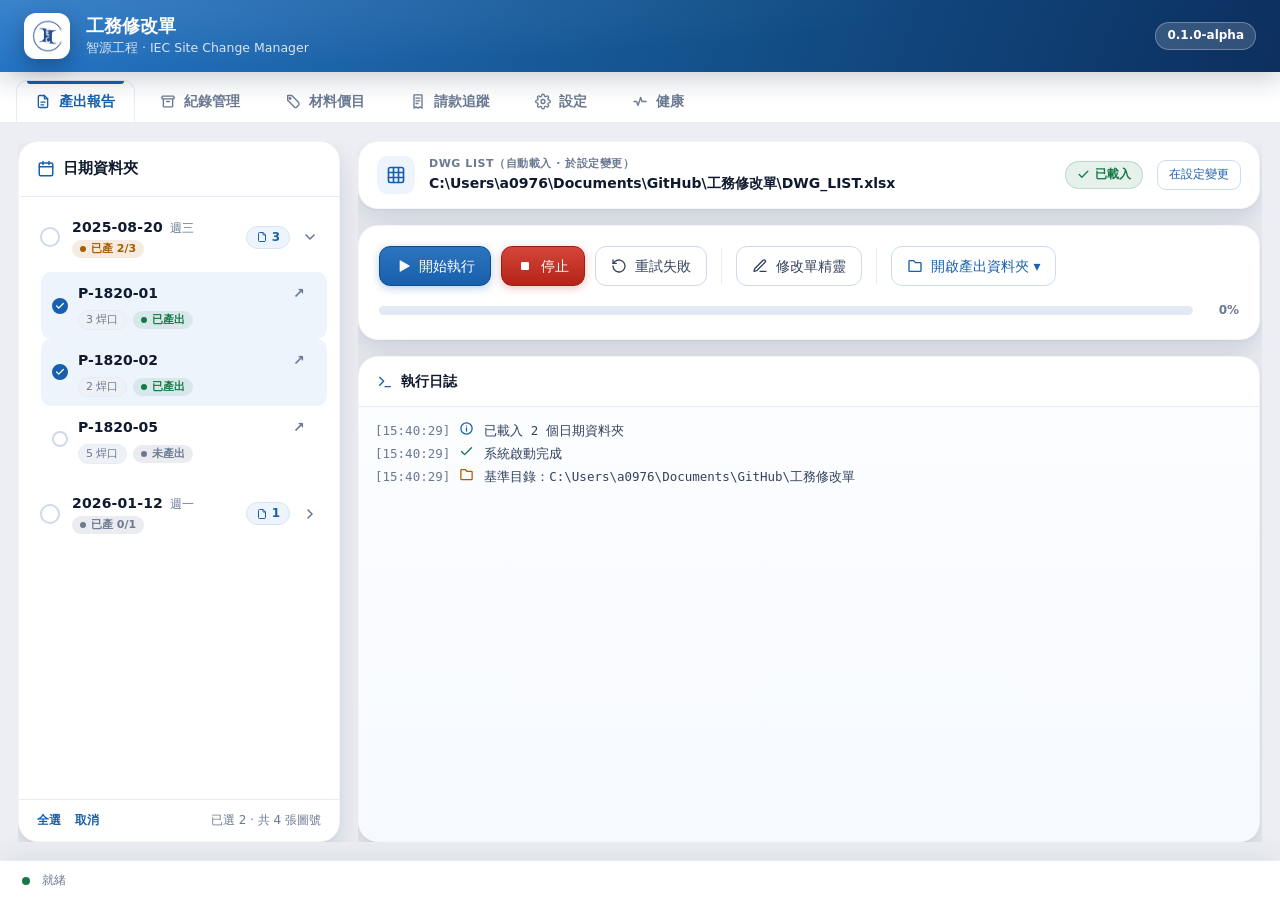
==== commit 8cb545fd: "refactor(ui): material dual view and moneyless tracking Add the project-parts/material-master split " ====
--- a/control/co_main_web/index.html
+++ b/control/co_main_web/index.html
@@ -4,6 +4,7 @@
 <meta charset="utf-8">
 <meta name="viewport" content="width=device-width, initial-scale=1">
 <title>工務修改單 · IEC Site Change Manager</title>
+<link rel="icon" href="img/app-icon.png">
 <link rel="stylesheet" href="style.css">
 </head>
 <body>
@@ -11,7 +12,7 @@
 
   <!-- 品牌列 -->
   <header class="appbar">
-    <img class="brand-logo" src="../co_wizard_web/img/brand-logo.png" alt=""
+    <img class="brand-logo" src="img/brand-logo.png" alt=""
          onerror="this.style.display='none';this.nextElementSibling.style.display='grid';">
     <div class="brand-mark-fallback">智</div>
     <div class="brand-text">
@@ -76,11 +77,11 @@
               <svg viewBox="0 0 24 24" fill="none" stroke="currentColor" stroke-width="2" stroke-linecap="round" stroke-linejoin="round"><rect x="3" y="3" width="18" height="18" rx="2"/><path d="M3 9h18M3 15h18M9 3v18M15 3v18"/></svg>
             </span>
             <div class="dwg-info">
-              <span class="dwg-label">DWG LIST</span>
-              <span class="dwg-file" id="dwgFile">已自動載入 · DWG_LIST.xlsx</span>
+              <span class="dwg-label">DWG LIST（自動載入 · 於設定變更）</span>
+              <span class="dwg-file" id="dwgFile">C:\Users\a0976\Documents\GitHub\工務修改單\DWG_LIST.xlsx</span>
             </div>
             <span class="ok-chip" id="dwgStatus"><svg viewBox="0 0 24 24" fill="none" stroke="currentColor" stroke-width="2.4" stroke-linecap="round" stroke-linejoin="round"><path d="M20 6 9 17l-5-5"/></svg>已載入</span>
-            <button class="ghost sm" type="button" onclick="pickDwg()">更換</button>
+            <button class="ghost sm" type="button" onclick="showTab('settings')">在設定變更</button>
           </div>
 
           <div class="sheet pad">
@@ -95,19 +96,19 @@
                 <svg viewBox="0 0 24 24" fill="none" stroke="currentColor" stroke-width="2" stroke-linecap="round" stroke-linejoin="round"><path d="M3 12a9 9 0 1 0 3-6.7L3 8"/><path d="M3 3v5h5"/></svg>重試失敗
               </button>
               <span class="sep"></span>
-              <button type="button" onclick="toast('（皮）建立精靈 — 之後接')">
-                <svg viewBox="0 0 24 24" fill="none" stroke="currentColor" stroke-width="2" stroke-linecap="round" stroke-linejoin="round"><path d="M12 3v4M12 17v4M3 12h4M17 12h4"/><path d="m6.3 6.3 2.8 2.8M14.9 14.9l2.8 2.8M17.7 6.3l-2.8 2.8M9.1 14.9l-2.8 2.8"/></svg>建立精靈
-              </button>
               <button type="button" onclick="openWizard()">
                 <svg viewBox="0 0 24 24" fill="none" stroke="currentColor" stroke-width="2" stroke-linecap="round" stroke-linejoin="round"><path d="M12 20h9"/><path d="M16.5 3.5a2.12 2.12 0 0 1 3 3L7 19l-4 1 1-4Z"/></svg>修改單精靈
               </button>
               <span class="sep"></span>
-              <button class="ghost" type="button">
-                <svg viewBox="0 0 24 24" fill="none" stroke="currentColor" stroke-width="2" stroke-linecap="round" stroke-linejoin="round"><path d="M4 20h16a1 1 0 0 0 1-1V8a1 1 0 0 0-1-1h-7.5L10 4H4a1 1 0 0 0-1 1v14a1 1 0 0 0 1 1Z"/></svg>Output
-              </button>
-              <button class="ghost" type="button">
-                <svg viewBox="0 0 24 24" fill="none" stroke="currentColor" stroke-width="2" stroke-linecap="round" stroke-linejoin="round"><path d="M14 3v4a1 1 0 0 0 1 1h4"/><path d="M17 21H7a2 2 0 0 1-2-2V5a2 2 0 0 1 2-2h7l5 5v11a2 2 0 0 1-2 2Z"/></svg>PDF
-              </button>
+              <span class="menu-wrap">
+                <button class="ghost" type="button" onclick="toggleMenu(this)">
+                  <svg viewBox="0 0 24 24" fill="none" stroke="currentColor" stroke-width="2" stroke-linecap="round" stroke-linejoin="round"><path d="M4 20h16a1 1 0 0 0 1-1V8a1 1 0 0 0-1-1h-7.5L10 4H4a1 1 0 0 0-1 1v14a1 1 0 0 0 1 1Z"/></svg>開啟產出資料夾 ▾
+                </button>
+                <div class="menu-pop down">
+                  <button type="button" onclick="menuPick('開啟 Output 資料夾')">Output 資料夾</button>
+                  <button type="button" onclick="menuPick('開啟 PDF 資料夾')">PDF 資料夾</button>
+                </div>
+              </span>
             </div>
 
             <div class="progress-row" style="margin-top:16px">
@@ -141,9 +142,9 @@
         <div class="sheet rec-filter">
           <div class="rec-search">
             <svg viewBox="0 0 24 24" fill="none" stroke="currentColor" stroke-width="2" stroke-linecap="round" stroke-linejoin="round"><circle cx="11" cy="11" r="7"/><path d="m21 21-4.3-4.3"/></svg>
-            <input id="recSearch" placeholder="搜尋 報告編號 / 流水號 / 說明…">
-          </div>
-          <select id="recStatus">
+            <input id="recSearch" placeholder="搜尋 報告編號 / 流水號 / 說明…" oninput="renderRecords()">
+          </div>
+          <select id="recStatus" onchange="renderRecords()">
             <option>全部狀態</option><option>已產出</option><option>未產出</option><option>需重產</option><option>已歸檔</option>
           </select>
           <input class="rec-date" placeholder="起 YYYYMMDD">
@@ -182,7 +183,8 @@
           <span class="grow"></span>
           <button class="primary sm" type="button" onclick="logLine('ok','（皮）儲存變更')">儲存變更</button>
           <span class="rec-sep"></span>
-          <button class="ghost sm" type="button">匯出 Excel</button>
+          <button class="ghost sm" type="button" onclick="toast('（皮）匯出紀錄清單 Excel')">匯出紀錄</button>
+          <button class="ghost sm" type="button" onclick="toast('（皮）匯出材料彙總 — 彙總各修改單用料 → Excel，貼回外部採購收料表')">匯出材料彙總</button>
           <span class="menu-wrap">
             <button class="ghost sm" type="button" onclick="toggleMenu(this)">輸出中心 ▾</button>
             <div class="menu-pop">
@@ -198,15 +200,23 @@
     <section class="page" id="tab-material">
       <div class="rec-shell">
         <div class="sheet rec-filter">
+          <div class="pbseg">
+            <button type="button" class="pbseg-btn" id="pbvMaster" onclick="pbSetView('master')">總庫 <b id="pbcMaster">0</b></button>
+            <button type="button" class="pbseg-btn on" id="pbvProject" onclick="pbSetView('project')">本案配件 <b id="pbcProject">0</b></button>
+          </div>
           <div class="rec-search">
             <svg viewBox="0 0 24 24" fill="none" stroke="currentColor" stroke-width="2" stroke-linecap="round" stroke-linejoin="round"><circle cx="11" cy="11" r="7"/><path d="m21 21-4.3-4.3"/></svg>
             <input id="pbSearch" placeholder="搜尋 料號 / 零件 / 尺寸 / 材質…" oninput="renderPricebook()">
           </div>
-          <label class="check"><input type="checkbox" id="pbUnpriced" onchange="renderPricebook()"> 只看未定價</label>
           <select id="pbPart" onchange="renderPricebook()"></select>
+          <select id="pbSize" onchange="renderPricebook()"></select>
+          <select id="pbSch" onchange="renderPricebook()"></select>
           <select id="pbMat" onchange="renderPricebook()"></select>
+          <select id="pbCat" onchange="renderPricebook()"></select>
           <button class="ghost sm" type="button" onclick="renderPricebook()">刷新</button>
         </div>
+
+        <div id="pbChips" class="pbchips"></div>
 
         <div class="sheet rec-body" id="pbScroll">
           <div id="pbTable"></div>
@@ -215,29 +225,22 @@
         <div class="sheet rec-foot">
           <span id="pbCount">共 0 筆</span>
           <span class="grow"></span>
-          <button class="sm" type="button" onclick="pbAddRow()">＋ 新增</button>
+          <button class="primary sm" type="button" onclick="openRegModal()">＋ 登記材料</button>
           <button class="sm" type="button" onclick="logLine('info','（皮）複製選取料號')">複製</button>
           <span class="rec-sep"></span>
           <span class="menu-wrap">
             <button class="ghost sm" type="button" onclick="toggleMenu(this)">匯入匯出 ▾</button>
             <div class="menu-pop">
-              <button type="button" onclick="menuPick('匯入骨架')">匯入骨架</button>
-              <button type="button" onclick="menuPick('匯入價格表')">匯入價格表</button>
-              <button type="button" onclick="menuPick('匯出補價表')">匯出補價表</button>
+              <button type="button" onclick="importMaterialExcel()">匯入材料 Excel（FITTING / 管制單）</button>
+              <button type="button" onclick="exportMaterials('master')">匯出總庫 Excel</button>
+              <button type="button" onclick="exportMaterials('project')">匯出本案配件 Excel</button>
             </div>
           </span>
-          <span class="menu-wrap">
-            <button class="ghost sm" type="button" onclick="toggleMenu(this)">批次填價 ▾</button>
-            <div class="menu-pop">
-              <button type="button" onclick="menuPick('選取顯示的料號')">選取顯示的料號</button>
-              <button type="button" onclick="menuPick('批次填入單價')">批次填入單價</button>
-              <button type="button" onclick="menuPick('套用補價到記錄')">套用補價到記錄</button>
-            </div>
-          </span>
-          <button class="primary sm" type="button" onclick="logLine('ok','（皮）儲存價目表')">儲存</button>
+          <button class="primary sm" type="button" onclick="logLine('ok','（皮）儲存總庫')">儲存</button>
         </div>
       </div>
     </section>
+
     <section class="page" id="tab-billing">
       <div class="rec-shell">
         <div class="sheet pad bill-stats" id="billStats"></div>
@@ -326,11 +329,11 @@
     </section>
     <section class="page" id="tab-health">
       <div class="health-wrap">
-        <div class="sheet hbanner">
+        <div class="sheet hbanner" id="hbanner">
           <span class="hicon"><svg viewBox="0 0 24 24" fill="none" stroke="currentColor" stroke-width="2" stroke-linecap="round" stroke-linejoin="round"><path d="M12 9v4M12 17h.01"/><path d="M10.3 3.86 1.82 18a2 2 0 0 0 1.71 3h16.94a2 2 0 0 0 1.71-3L13.7 3.86a2 2 0 0 0-3.42 0Z"/></svg></span>
           <div class="htext">
-            <strong>可使用，有 2 個提醒</strong>
-            <span>專案：…\GitHub\工務修改單　·　records 4 · details 12 · materials 10 · 附件 3　·　錯誤 0 / 提醒 2 / 資訊 1</span>
+            <strong id="hStatus">可使用，有 2 個提醒</strong>
+            <span id="hCounts">專案：…\GitHub\工務修改單　·　records 4 · details 12 · materials 10 · 附件 3　·　錯誤 0 / 提醒 2 / 資訊 1</span>
           </div>
           <div class="hactions">
             <button class="primary sm" type="button" onclick="logLine('info','（皮）重新檢查健康')">重新檢查</button>
@@ -346,7 +349,7 @@
           </div>
         </div>
 
-        <div class="sheet pad" style="display:flex;gap:10px;flex-wrap:wrap;">
+        <div class="sheet pad" id="hMetrics" style="display:flex;gap:10px;flex-wrap:wrap;">
           <div class="metric"><span class="k">records</span><span class="v">4</span></div>
           <div class="metric"><span class="k">details</span><span class="v">12</span></div>
           <div class="metric"><span class="k">materials</span><span class="v">10</span></div>
@@ -356,7 +359,7 @@
         <div class="sheet rec-body health-issues">
           <table>
             <thead><tr><th>來源</th><th>等級</th><th>項目</th><th>內容</th><th>參考</th></tr></thead>
-            <tbody>
+            <tbody id="hIssues">
               <tr><td>啟動守門</td><td><span class="lvl warning">提醒</span></td><td>缺少輸出資料夾</td><td>output/ 不存在，將於按下「修復」時自動建立</td><td><code>output</code></td></tr>
               <tr><td>資料稽核</td><td><span class="lvl warning">提醒</span></td><td>孤兒附件</td><td>attachments 有 1 個資料夾找不到對應記錄</td><td><code>100_20260301_03</code></td></tr>
               <tr><td>資料稽核</td><td><span class="lvl info">資訊</span></td><td>未定價材料</td><td>材料價目有 2 筆未定價（閘閥 / 球閥）</td><td><code>GV-2-304</code></td></tr>
@@ -425,6 +428,35 @@
   </div>
 </div>
 
+<div class="modal" id="regModal" onclick="if(event.target===this)closeRegModal()">
+  <div class="modal-dialog reg-dialog">
+    <div class="modal-head">
+      <strong>登記材料到本案</strong>
+      <button class="sm" type="button" onclick="closeRegModal()">關閉</button>
+    </div>
+    <div class="modal-body">
+      <p id="regHint" class="reg-hint">先選一個材料類型：</p>
+      <div id="regStep1" class="reg-cats"></div>
+      <div id="regStep2" style="display:none">
+        <div class="reg-sub-bar">
+          <button class="ghost sm" type="button" onclick="regBack()">← 選其他類型</button>
+          <strong id="regCatName"></strong>
+          <span class="grow"></span>
+          <input id="regSearch" placeholder="搜尋 尺寸 / 材質…" oninput="regRenderList()">
+          <select id="regSize" onchange="regRenderList()"></select>
+          <select id="regMat" onchange="regRenderList()"></select>
+        </div>
+        <div id="regList" class="reg-list"></div>
+      </div>
+    </div>
+    <div class="modal-foot">
+      <span id="regFootCount">本案已登記 0 項</span>
+      <span class="grow"></span>
+      <button class="primary sm" type="button" onclick="closeRegModal()">完成</button>
+    </div>
+  </div>
+</div>
+
 <div id="toast"></div>
 
 <script>
@@ -499,10 +531,11 @@
       ci.className = 'child-item' + (it.sel ? ' sel' : '');
       ci.innerHTML =
         `<span class="child-check">${ICON_CHECK}</span>`
-        + `<span class="child-series">${it.series}</span>`
-        + `<span class="weld-chip">${it.welds} 焊口</span>`
-        + `<span class="st ${sm.cls}">${sm.label}</span>`
-        + `<button class="child-open" type="button" title="在紀錄管理開啟此圖號" onclick="event.stopPropagation();openRecordBySeries('${it.series}')">↗</button>`;
+        + `<div class="child-main">`
+        +   `<div class="child-top"><span class="child-series">${it.series}</span>`
+        +     `<button class="child-open" type="button" title="在紀錄管理開啟此圖號" onclick="event.stopPropagation();openRecordBySeries('${it.series}')">↗</button></div>`
+        +   `<div class="child-sub"><span class="weld-chip">${it.welds} 焊口</span><span class="st ${sm.cls}">${sm.label}</span></div>`
+        + `</div>`;
       ci.addEventListener('click', ()=>{ it.sel = !it.sel; renderDates(); });
       kids.appendChild(ci);
     });
@@ -556,9 +589,15 @@
 function renderRecords(){
   const body = document.getElementById('recRows');
   if(!body){ return; }
+  const q = (document.getElementById('recSearch')?.value || '').toLowerCase().trim();
+  const fs = document.getElementById('recStatus')?.value || '';
   body.innerHTML = '';
+  let shown = 0;
   records.forEach((r,i)=>{
+    if(q && !`${r.id} ${r.series} ${r.reason}`.toLowerCase().includes(q)){ return; }
     const sm = statusMeta[r.status] || statusMeta.pending;
+    if(fs && fs!=='全部狀態' && sm.label!==fs){ return; }
+    shown++;
     const bad = recordBad(r);
     const tr = document.createElement('tr');
     tr.className = 'rec-row' + (i===recSel ? ' selected' : '') + (bad ? ' bad' : '');
@@ -566,6 +605,10 @@
     tr.addEventListener('click', ()=>{ recSel=i; renderRecords(); renderRecDetail(); });
     body.appendChild(tr);
   });
+  if(shown===0){
+    const searching = !!(q || (fs && fs!=='全部狀態'));
+    body.innerHTML = `<tr><td colspan="5" class="empty">${emptyBlock(searching?'查無符合的紀錄':'尚無紀錄', searching?'illus-search-empty.png':'illus-empty.png')}</td></tr>`;
+  }
   document.getElementById('recCount').textContent = `共 ${records.length} 筆`;
 }
 function metric(k,v){ return `<div class="metric"><span class="k">${k}</span><span class="v">${v}</span></div>`; }
@@ -576,15 +619,19 @@
 function updateRecSummary(){
   const r = records[recSel];
   if(!r){ return; }
-  const weldAmt = r.welds.reduce((s,w)=>s+(+w.amount||0),0);
-  const matAmt = r.mats.reduce((s,m)=>s+(+m.amount||0),0);
   document.getElementById('recSummary').innerHTML =
     metric('焊口', r.welds.length+' 口') + metric('材料', r.mats.length+' 項')
-    + metric('照片', r.photos.length+' 張') + metric('金額', money(weldAmt+matAmt));
+    + metric('照片', r.photos.length+' 張');
 }
 function renderRecDetail(){
   const r = records[recSel];
-  if(!r){ return; }
+  if(!r){
+    document.getElementById('recTitle').textContent = '—';
+    document.getElementById('recMeta').textContent = '尚無紀錄';
+    document.getElementById('recSummary').innerHTML = '';
+    document.getElementById('recBody').innerHTML = '';
+    return;
+  }
   const sm = statusMeta[r.status] || statusMeta.pending;
   document.getElementById('recTitle').textContent = r.series;
   document.getElementById('recMeta').innerHTML = `<code>${r.id}</code> · ${r.date} · <span class="st ${sm.cls}">${sm.label}</span> · ${r.reason}`;
@@ -596,6 +643,9 @@
 }
 function money(n){ return n ? 'NT$ ' + Number(n).toLocaleString() : '—'; }
 function esc(v){ return String(v ?? '').replace(/&/g,'&amp;').replace(/"/g,'&quot;').replace(/</g,'&lt;'); }
+function emptyBlock(msg, illus){
+  return (illus ? `<img class="empty-illus" src="img/${illus}" alt="" onerror="this.remove()">` : '') + `<div>${msg}</div>`;
+}
 const OPT = {
   mark: ['重焊','新焊'],
   size: ['1/2"','3/4"','1"','1.5"','2"','2.5"','3"','4"','6"','8"','2"x1"','3"x2"','4"x3"'],
@@ -636,17 +686,16 @@
   return `<td class="rowdel"><button type="button" class="xbtn" title="刪除此列" onclick="delRow('${kind}',${i})">×</button></td>`;
 }
 function recWeldTable(ws){
-  const cols = `<colgroup><col style="width:12%"><col style="width:10%"><col style="width:9%"><col style="width:13%"><col style="width:11%"><col style="width:8%"><col style="width:15%"><col style="width:16%"><col style="width:6%"></colgroup>`;
+  const cols = `<colgroup><col style="width:18%"><col style="width:12%"><col style="width:11%"><col style="width:16%"><col style="width:13%"><col style="width:22%"><col style="width:8%"></colgroup>`;
   const rows = ws.map((w,i)=>`<tr>`
     + cellText('weld',i,'code',w.code,codeValid)
     + cellSelect('weld',i,'mark',w.mark,'mark')
     + cellSelect('weld',i,'size',w.size,'size')
     + cellSelect('weld',i,'mat',w.mat,'mat')
     + cellSelect('weld',i,'sch',w.sch,'sch')
-    + cellRO(w.coef) + cellRO(money(w.price))
-    + `<td class="amt" id="amt-weld-${i}">${money(w.amount)}</td>` + delCell('weld',i)
+    + cellRO(w.coef) + delCell('weld',i)
     + `</tr>`).join('');
-  return `<table class="edit-table">${cols}<thead><tr><th>焊口碼</th><th>標記</th><th>尺寸</th><th>材質</th><th>厚度</th><th>係數</th><th>單價</th><th>金額</th><th></th></tr></thead><tbody>${rows}</tbody></table>`
+  return `<table class="edit-table">${cols}<thead><tr><th>焊口碼</th><th>標記</th><th>尺寸</th><th>材質</th><th>厚度</th><th>係數</th><th></th></tr></thead><tbody>${rows}</tbody></table>`
     + `<button type="button" class="addrow" onclick="addRow('weld')">＋ 新增焊口</button>`;
 }
 function editCell(kind,i,field,value,el){
@@ -654,18 +703,14 @@
   const row = (kind==='weld' ? r.welds : r.mats)[i];
   if(!row){ return; }
   row[field] = value;
-  if(kind==='mat' && field==='qty'){
-    row.amount = Math.round((parseFloat(row.qty)||0) * (parseFloat(row.price)||0));
-    const c = document.getElementById(`amt-mat-${i}`); if(c){ c.textContent = money(row.amount); }
-    updateRecSummary();
-  }
+  if(kind==='mat' && field==='qty'){ updateRecSummary(); }
   if(el){ el.classList.toggle('bad', !fieldValid(field, value)); }
   renderRecords();
 }
 function addRow(kind){
   const r = records[recSel];
-  if(kind==='weld'){ r.welds.push({code:'',mark:'重焊',size:'2"',mat:'SUS304',sch:'SCH40',coef:'1.0',price:0,amount:0}); }
-  else { r.mats.push({part:'90° 彎頭',size:'2"',sch:'SCH40',mat:'SUS304',qty:1,price:0,amount:0}); }
+  if(kind==='weld'){ r.welds.push({code:'',mark:'重焊',size:'2"',mat:'SUS304',sch:'SCH40',coef:'1.0'}); }
+  else { r.mats.push({part:'90° 彎頭',size:'2"',sch:'SCH40',mat:'SUS304',qty:1}); }
   renderRecords(); renderRecDetail();
 }
 function delRow(kind,i){
@@ -674,17 +719,16 @@
   renderRecords(); renderRecDetail();
 }
 function recMatTable(ms){
-  const cols = `<colgroup><col style="width:19%"><col style="width:11%"><col style="width:10%"><col style="width:13%"><col style="width:10%"><col style="width:14%"><col style="width:16%"><col style="width:7%"></colgroup>`;
+  const cols = `<colgroup><col style="width:28%"><col style="width:14%"><col style="width:12%"><col style="width:18%"><col style="width:18%"><col style="width:10%"></colgroup>`;
   const rows = ms.map((m,i)=>`<tr>`
     + cellSelect('mat',i,'part',m.part,'part')
     + cellSelect('mat',i,'size',m.size,'size')
     + cellSelect('mat',i,'sch',m.sch,'sch')
     + cellSelect('mat',i,'mat',m.mat,'mat')
     + cellNum('mat',i,'qty',m.qty,qtyValid)
-    + cellRO(money(m.price))
-    + `<td class="amt" id="amt-mat-${i}">${money(m.amount)}</td>` + delCell('mat',i)
+    + delCell('mat',i)
     + `</tr>`).join('');
-  return `<table class="edit-table">${cols}<thead><tr><th>零件</th><th>尺寸</th><th>SCH</th><th>材質</th><th>數量</th><th>單價</th><th>金額</th><th></th></tr></thead><tbody>${rows}</tbody></table>`
+  return `<table class="edit-table">${cols}<thead><tr><th>零件</th><th>尺寸</th><th>SCH</th><th>材質</th><th>數量</th><th></th></tr></thead><tbody>${rows}</tbody></table>`
     + `<button type="button" class="addrow" onclick="addRow('mat')">＋ 新增材料</button>`;
 }
 function recPhotoStrip(ps){
@@ -796,6 +840,73 @@
   document.getElementById('batchModal').classList.add('open');
 }
 function closeBatch(){ document.getElementById('batchModal').classList.remove('open'); }
+
+/* ── 接後端：pywebview 就緒時用真資料覆蓋假資料 ── */
+let mainApi = null;
+function mergePricebookOptions(){
+  ['part','size','sch','mat','cat','unit','src'].forEach(f=>{
+    const set = new Set(OPT[f] || []);
+    PRICE.forEach(p=>{ if(p[f]) set.add(p[f]); });
+    OPT[f] = [...set];
+  });
+}
+async function importMaterialExcel(){
+  closeMenus();
+  if(!mainApi){ toast('桌面版才能匯入 Excel（瀏覽器預覽不行）','warn'); return; }
+  try{
+    const f = await mainApi.pick_file('excel');
+    if(!f || !f.ok || !f.data || !f.data.path){ return; }
+    const r = await mainApi.import_material_excel(f.data.path);
+    if(r && r.ok){
+      const pr = await mainApi.pricebook();
+      if(pr && pr.ok){ PRICE.length=0; pr.data.forEach(p=>PRICE.push(p)); mergePricebookOptions(); pbFillFilters(); renderPricebook(); }
+      toast(`已併入 ${r.data.added} 筆新品項（總庫共 ${r.data.total}）`, 'ok');
+    } else {
+      toast('匯入失敗：' + ((r && r.error) || '格式不符'), 'err');
+    }
+  }catch(e){ toast('匯入失敗', 'err'); }
+}
+async function exportMaterials(which){
+  closeMenus();
+  if(!mainApi){ toast('桌面版才能匯出 Excel（瀏覽器預覽不行）','warn'); return; }
+  try{
+    const r = which==='project' ? await mainApi.export_project_parts() : await mainApi.export_master();
+    if(r && r.ok){
+      if(r.data && r.data.cancelled){ return; }
+      toast(`已匯出 ${r.data.count} 筆 → ${r.data.path}`, 'ok');
+    } else {
+      toast('匯出失敗：' + ((r && r.error) || ''), 'err');
+    }
+  }catch(e){ toast('匯出失敗', 'err'); }
+}
+window.addEventListener('pywebviewready', async ()=>{
+  mainApi = window.pywebview.api;
+  await loadFromBackend();
+});
+async function loadFromBackend(){
+  const got = [];
+  try{ const r = await mainApi.pricebook(); if(r && r.ok && Array.isArray(r.data)){ PRICE.length=0; r.data.forEach(p=>PRICE.push(p)); mergePricebookOptions(); pbFillFilters(); renderPricebook(); if(r.data.length) got.push('總庫 '+r.data.length); } }catch(e){}
+  try{ const r = await mainApi.project_parts(); if(r && r.ok && r.data){ REGISTERED.clear(); (r.data.registered||[]).forEach(x=>REGISTERED.add(String(x))); renderPricebook(); if(REGISTERED.size) got.push('本案配件 '+REGISTERED.size); } }catch(e){}
+  try{ const r = await mainApi.dates(); if(r && r.ok && Array.isArray(r.data)){ dateFolders.length=0; r.data.forEach(d=>dateFolders.push(d)); renderDates(); if(r.data.length) got.push('日期 '+r.data.length); } }catch(e){}
+  try{ const r = await mainApi.records(); if(r && r.ok && Array.isArray(r.data)){ records.length=0; r.data.forEach(x=>records.push(x)); recSel=0; renderRecords(); renderRecDetail(); } }catch(e){}
+  try{ const r = await mainApi.billing(); if(r && r.ok && r.data){ BILL.length=0; (r.data.rows||[]).forEach(x=>BILL.push(x)); if(Array.isArray(r.data.batches)){ BATCHES.length=0; r.data.batches.forEach(x=>BATCHES.push(x)); } renderBilling(); } }catch(e){}
+  try{ const r = await mainApi.health(); if(r && r.ok && r.data){ renderHealth(r.data); } }catch(e){}
+  toast('已連線後端' + (got.length ? '：'+got.join('、') : ''), 'ok');
+}
+function renderHealth(d){
+  const b = document.getElementById('hbanner');
+  if(b){ b.className = 'sheet hbanner' + (d.status==='ok' ? ' ok' : d.status==='err' ? ' err' : ''); }
+  const st = document.getElementById('hStatus'); if(st){ st.textContent = d.label || ''; }
+  const hc = document.getElementById('hCounts'); if(hc){ hc.textContent = `專案：${d.root||''}　·　錯誤 ${d.errors||0} / 提醒 ${d.warnings||0} / 資訊 ${d.infos||0}`; }
+  const c = d.counts || {};
+  const hm = document.getElementById('hMetrics');
+  if(hm){ hm.innerHTML = metric('records', c.records||0) + metric('details', c.details||0) + metric('materials', c.materials||0) + metric('附件資料夾', c.attachment_folders||0) + metric('焊口快照', c.snapshot_welds||0); }
+  const lvCls = {error:'error',warning:'warning',info:'info'};
+  const lvTxt = {error:'錯誤',warning:'提醒',info:'資訊'};
+  const rows = (d.issues||[]).map(i=>`<tr><td>${esc(i.source)}</td><td><span class="lvl ${lvCls[i.level]||'info'}">${lvTxt[i.level]||'資訊'}</span></td><td>${esc(i.title)}</td><td>${esc(i.message)}</td><td><code>${esc(i.ref)}</code></td></tr>`).join('');
+  const hi = document.getElementById('hIssues');
+  if(hi){ hi.innerHTML = rows || `<tr><td colspan="5" class="empty">${emptyBlock('一切正常，未發現問題','illus-done.png')}</td></tr>`; }
+}
 renderRecords();
 renderRecDetail();
 
@@ -817,61 +928,216 @@
   {id:'GV-2-304',   part:'閘閥',     size:'2"',   sch:'150#',  mat:'SUS304', cat:'閥件', unit:'個', price:0,   src:'',    date:'',           remark:'待報價'},
   {id:'BV-3-316',   part:'球閥',     size:'3"',   sch:'150#',  mat:'SUS316', cat:'閥件', unit:'個', price:0,   src:'',    date:'',           remark:'待報價'}
 ];
+function partImg(name){
+  const n = String(name||'').replace(/\s+/g,'').toUpperCase();
+  const h = s => n.includes(s);
+  if(h('彎頭')||h('ELBOW')) return 'Elbow';
+  if(h('四通')||h('十字')||h('CROSS')) return 'Cross';
+  if(h('三通')||h('TEE')) return 'Tee';
+  if(h('大小頭')||h('REDUCER')) return 'Reducer';
+  if(h('法蘭')||h('FLANGE')) return 'Flange';
+  if(h('GASKET')||h('墊')) return 'Gasket';
+  if(h('OLET')) return 'Olet';
+  if(h('過濾')||h('濾器')||h('STRAINER')) return 'Strainer';
+  if(h('控制閥')||h('調節閥')||h('CONTROLVALVE')) return 'ControlValve';
+  if(h('VALVE')||h('閥')) return 'Valve';
+  if(h('螺栓')||h('螺絲')||h('螺帽')||h('BOLT')||h('NUT')||h('STUD')||/^M\d/.test(n)) return 'BoltNut';
+  if(h('鋼管')||(h('PIPE')&&!h('SUPPORT'))) return 'Pipe';
+  if(h('COUPLING')||h('快速接頭')) return 'Coupling';
+  if(h('NIPPLE')) return 'Nipple';
+  if(h('SIGHTGLASS')||h('視鏡')||h('窺視')) return 'SightGlass';
+  if(h('UNION')||h('由令')) return 'Union';
+  if(h('BUSHING')||h('補心')) return 'Bushing';
+  if(h('管帽')||h('CAP')||h('封頭')) return 'Cap';
+  if(h('膨脹')||h('EXPANSION')) return 'ExpansionJoint';
+  if(h('軟管')||h('HOSE')||h('撓性')) return 'FlexHose';
+  if(h('支撐')||h('管架')||h('SUPPORT')) return 'PipeSupport';
+  if(h('PLUG')||h('管塞')) return 'plug';
+  return 'Other';
+}
+function pbCatClass(cat){
+  return {'配管':'pipe','閥件':'valve','墊料':'gasket','螺栓':'bolt','法蘭':'flange'}[cat] || 'other';
+}
 function pbRow(p,i){
-  const sel = (field,optKey,blank)=>{
-    const val = String(p[field] ?? '');
-    const o = (blank?['']:[]).concat(OPT[optKey]);
-    const bad = !o.includes(val);
-    let h = o.map(x=>`<option value="${esc(x)}"${x===val?' selected':''}>${esc(x||'—')}</option>`).join('');
-    if(bad){ h = `<option value="${esc(val)}" selected>${esc(val)}</option>` + h; }
-    return `<td class="cell"><select class="edit${bad?' bad':''}" onchange="pbEdit(${i},'${field}',this.value,this)">${h}</select></td>`;
-  };
-  const txt = (field)=>`<td class="cell"><input class="edit" value="${esc(p[field])}" oninput="pbEdit(${i},'${field}',this.value,this)"></td>`;
-  const un = !(parseFloat(p.price) > 0);
-  const price = `<td class="cell num${un?' pb-unpriced':''}" id="pbprice-${i}"><input class="edit" value="${esc(p.price)}" oninput="pbEdit(${i},'price',this.value,this)"></td>`;
-  return `<tr>` + txt('id') + sel('part','part') + sel('size','size') + sel('sch','sch') + sel('mat','mat')
-    + sel('cat','cat') + sel('unit','unit') + price + sel('src','src',true) + txt('date') + txt('remark')
-    + `<td class="rowdel"><button type="button" class="xbtn" title="刪除此列" onclick="pbDel(${i})">×</button></td></tr>`;
+  const on = REGISTERED.has(String(p.id));
+  const td = v => `<td>${esc(v==null?'':v)}</td>`;
+  const regCell = `<td class="pb-reg-cell"><input type="checkbox" class="pb-reg"${on?' checked':''} title="登記到本案配件" onchange="toggleReg('${esc(String(p.id))}',this.checked,this)"></td>`;
+  const thumb = `<td class="pb-thumb-cell"><img class="pb-thumb" src="img/parts/${partImg(p.part)}.png" alt="" loading="lazy" onerror="this.style.visibility='hidden'"></td>`;
+  return `<tr class="${on?'pb-on':''}">` + regCell + thumb
+    + `<td class="mono">${esc(p.id)}</td>`
+    + `<td class="pb-nm">${esc(p.part)}</td>`
+    + td(p.size) + td(p.sch) + td(p.mat)
+    + `<td><span class="cat-tag cat-${pbCatClass(p.cat)}">${esc(p.cat||'')}</span></td>`
+    + td(p.unit) + td(p.src) + td(p.remark) + `</tr>`;
 }
 function pbEdit(i,field,value,el){
   PRICE[i][field] = value;
-  if(field==='price'){
-    const cell = document.getElementById(`pbprice-${i}`);
-    if(cell){ cell.classList.toggle('pb-unpriced', !(parseFloat(value) > 0)); }
-  }
 }
 function pbDel(i){ PRICE.splice(i,1); renderPricebook(); }
 function pbAddRow(){
-  PRICE.unshift({id:'',part:'90° 彎頭',size:'2"',sch:'SCH40',mat:'SUS304',cat:'配管',unit:'個',price:0,src:'',date:'',remark:''});
+  const id='N'+Date.now();
+  PRICE.unshift({id:id,part:'90° 彎頭',size:'2"',sch:'SCH40',mat:'SUS304',cat:'配管',unit:'個',src:'本案新增',remark:''});
+  REGISTERED.add(id);
   renderPricebook();
+}
+let PBVIEW='project';
+const REGISTERED=new Set();
+function pbSetView(v){
+  PBVIEW=v;
+  const m=document.getElementById('pbvMaster'), p=document.getElementById('pbvProject');
+  if(m){ m.classList.toggle('on', v==='master'); }
+  if(p){ p.classList.toggle('on', v==='project'); }
+  renderPricebook();
+}
+function updatePbCounts(){
+  const pc=document.getElementById('pbcProject'); if(pc){ pc.textContent=REGISTERED.size; }
+  const mc=document.getElementById('pbcMaster'); if(mc){ mc.textContent=PRICE.length; }
+}
+async function toggleReg(id,on,el){
+  id=String(id);
+  if(on){ REGISTERED.add(id); } else { REGISTERED.delete(id); }
+  if(el){ const row=el.closest('tr')||el.closest('.reg-item'); if(row){ row.classList.toggle('pb-on',on); row.classList.toggle('on',on); } }
+  try{
+    const api=window.pywebview&&window.pywebview.api;
+    if(api){ if(on&&api.register_parts){ await api.register_parts([id]); }
+             else if(!on&&api.unregister_parts){ await api.unregister_parts([id]); } }
+  }catch(e){}
+  updatePbCounts();
+  const fc=document.getElementById('regFootCount'); if(fc){ fc.textContent=`本案已登記 ${REGISTERED.size} 項`; }
+  const modal=document.getElementById('regModal');
+  const modalOpen=modal && modal.classList.contains('open');
+  if(!modalOpen){
+    const cc=document.getElementById('pbCount');
+    if(cc && PBVIEW!=='project'){ cc.textContent=`總庫 ${PRICE.length} · 本案已登記 ${REGISTERED.size}`; }
+    if(PBVIEW==='project'){ renderPricebook(); }
+  }
 }
 function renderPricebook(){
   const q = (document.getElementById('pbSearch').value || '').toLowerCase().trim();
-  const onlyUn = document.getElementById('pbUnpriced').checked;
-  const fpart = document.getElementById('pbPart').value;
-  const fmat = document.getElementById('pbMat').value;
-  const cols = `<colgroup><col style="width:10%"><col style="width:11%"><col style="width:6%"><col style="width:6%"><col style="width:9%"><col style="width:7%"><col style="width:6%"><col style="width:8%"><col style="width:7%"><col style="width:8%"><col style="width:17%"><col style="width:5%"></colgroup>`;
-  const head = `<thead><tr><th>料號</th><th>零件類型</th><th>尺寸</th><th>SCH</th><th>材質</th><th>類別</th><th>單位</th><th class="r">單價</th><th>來源</th><th>生效日</th><th>備註</th><th></th></tr></thead>`;
+  const gv = id => { const el = document.getElementById(id); return el ? el.value : ''; };
+  const fpart=gv('pbPart'), fsize=gv('pbSize'), fsch=gv('pbSch'), fmat=gv('pbMat'), fcat=gv('pbCat');
+  const cols = `<colgroup><col style="width:4%"><col style="width:4%"><col style="width:7%"><col style="width:17%"><col style="width:8%"><col style="width:6%"><col style="width:13%"><col style="width:7%"><col style="width:6%"><col style="width:10%"><col style="width:18%"></colgroup>`;
+  const head = `<thead><tr><th class="pb-reg-h" title="登記本案">✓</th><th></th><th>料號</th><th>零件類型</th><th>尺寸</th><th>SCH</th><th>材質</th><th>類別</th><th>單位</th><th>來源</th><th>備註</th></tr></thead>`;
+  const narrowed = !!(q || PB_CAT || (fpart&&fpart!=='全部零件') || (fsize&&fsize!=='全部尺寸') || (fsch&&fsch!=='全部 SCH') || (fmat&&fmat!=='全部材質') || (fcat&&fcat!=='全部類別'));
+  const wrap = inner => `<table class="edit-table">${cols}${head}<tbody>${inner}</tbody></table>`;
+  if(PBVIEW==='master' && !narrowed){          // 總庫視圖未縮小範圍 → 不倒 896 筆，先請點分類
+    document.getElementById('pbTable').innerHTML = wrap(`<tr><td colspan="11" class="empty">${emptyBlock('點上方零件分類（或用搜尋 / 篩選）挑選 — 不會一次載入 896 筆','illus-search-empty.png')}</td></tr>`);
+    document.getElementById('pbCount').textContent = `總庫 ${PRICE.length} · 本案已登記 ${REGISTERED.size}`;
+    updatePbCounts(); return;
+  }
   let shown = 0;
   const body = PRICE.map((p,i)=>({p,i})).filter(({p})=>{
-    if(q && !`${p.id} ${p.part} ${p.size} ${p.mat}`.toLowerCase().includes(q)){ return false; }
-    if(onlyUn && parseFloat(p.price) > 0){ return false; }
+    if(PBVIEW==='project' && !REGISTERED.has(String(p.id))){ return false; }
+    if(q && !`${p.id} ${p.part} ${p.size} ${p.mat} ${p.src}`.toLowerCase().includes(q)){ return false; }
     if(fpart && fpart!=='全部零件' && p.part!==fpart){ return false; }
+    if(fsize && fsize!=='全部尺寸' && p.size!==fsize){ return false; }
+    if(fsch && fsch!=='全部 SCH' && p.sch!==fsch){ return false; }
     if(fmat && fmat!=='全部材質' && p.mat!==fmat){ return false; }
+    if(fcat && fcat!=='全部類別' && p.cat!==fcat){ return false; }
+    if(PB_CAT && partImg(p.part)!==PB_CAT){ return false; }
     return true;
   }).map(({p,i})=>{ shown++; return pbRow(p,i); }).join('');
-  document.getElementById('pbTable').innerHTML = `<table class="edit-table">${cols}${head}<tbody>${body || '<tr><td colspan="12" class="empty">查無符合的料號</td></tr>'}</tbody></table>`;
-  document.getElementById('pbCount').textContent = `顯示 ${shown} / 共 ${PRICE.length} 筆`;
-}
-(function pbInit(){
-  const part = document.getElementById('pbPart');
-  if(part){ part.innerHTML = '<option>全部零件</option>' + OPT.part.map(x=>`<option>${esc(x)}</option>`).join(''); }
-  const mat = document.getElementById('pbMat');
-  if(mat){ mat.innerHTML = '<option>全部材質</option>' + OPT.mat.map(x=>`<option>${esc(x)}</option>`).join(''); }
+  const emptyMsg = PBVIEW==='project' ? '本案尚未登記配件 — 按右下「＋ 登記材料」選類型挑選加入' : '查無符合的料號';
+  document.getElementById('pbTable').innerHTML = wrap(body || `<tr><td colspan="11" class="empty">${emptyBlock(emptyMsg,'illus-search-empty.png')}</td></tr>`);
+  document.getElementById('pbCount').textContent = PBVIEW==='project'
+    ? `本案配件 ${REGISTERED.size} 項`
+    : `顯示 ${shown} / 總庫 ${PRICE.length} · 本案已登記 ${REGISTERED.size}`;
+  updatePbCounts();
+}
+function pbNatCmp(a,b){
+  const na=parseInt(String(a).replace(/[^0-9]/g,''),10), nb=parseInt(String(b).replace(/[^0-9]/g,''),10);
+  if(!isNaN(na) && !isNaN(nb) && na!==nb){ return na-nb; }
+  return String(a).localeCompare(String(b));
+}
+function pbFillFilter(id, allLabel, field){
+  const sel=document.getElementById(id); if(!sel){ return; }
+  const cur=sel.value;
+  const vals=[...new Set(PRICE.map(p=>p[field]).filter(Boolean))].sort(pbNatCmp);
+  sel.innerHTML=`<option>${allLabel}</option>`+vals.map(v=>`<option>${esc(v)}</option>`).join('');
+  if([...sel.options].some(o=>o.value===cur)){ sel.value=cur; }
+}
+function pbFillFilters(){
+  pbFillFilter('pbPart','全部零件','part');
+  pbFillFilter('pbSize','全部尺寸','size');
+  pbFillFilter('pbSch','全部 SCH','sch');
+  pbFillFilter('pbMat','全部材質','mat');
+  pbFillFilter('pbCat','全部類別','cat');
+  pbRenderChips();
+}
+let PB_CAT='';
+function pbChipLabel(img){
+  return {Elbow:'彎頭',Valve:'閥件',Flange:'法蘭',Reducer:'大小頭',BoltNut:'螺栓',
+    Cross:'四通',Tee:'三通',Pipe:'鋼管',Gasket:'墊片',Olet:'Olet',Strainer:'過濾器',
+    Coupling:'接頭',Nipple:'短節',SightGlass:'視鏡',Cap:'管帽',Union:'由令',
+    Bushing:'補心',ExpansionJoint:'伸縮',FlexHose:'軟管',PipeSupport:'管架',
+    plug:'管塞',Other:'其他'}[img]||img;
+}
+function pbRenderChips(){
+  const box=document.getElementById('pbChips'); if(!box){ return; }
+  const cnt={};
+  PRICE.forEach(p=>{ const k=partImg(p.part); cnt[k]=(cnt[k]||0)+1; });
+  const cats=Object.keys(cnt).sort((a,b)=>cnt[b]-cnt[a]);
+  let h=`<button class="pbchip${PB_CAT===''?' on':''}" type="button" onclick="pbSetCat('')"><span class="pbchip-all">全部</span><i>${PRICE.length}</i></button>`;
+  h+=cats.map(c=>`<button class="pbchip${PB_CAT===c?' on':''}" type="button" onclick="pbSetCat('${c}')" title="${esc(pbChipLabel(c))}"><img src="img/parts/${c}.png" alt="" onerror="this.style.display='none'"><span>${esc(pbChipLabel(c))}</span><i>${cnt[c]}</i></button>`).join('');
+  box.innerHTML=h;
+}
+function pbSetCat(c){ PB_CAT=(PB_CAT===c?'':c); pbRenderChips(); renderPricebook(); }
+(function pbInit(){ pbFillFilters(); renderPricebook(); })();
+
+/* ── 登記材料 浮動視窗（本案配件 → ＋登記材料 → 選類型 → 篩選挑選）── */
+let REG_CAT='';
+function openRegModal(){
+  if(!PRICE.length){ toast('總庫是空的，先匯入材料','warn'); return; }
+  REG_CAT=''; regRenderCats(); regShowStep(1);
+  document.getElementById('regFootCount').textContent = `本案已登記 ${REGISTERED.size} 項`;
+  document.getElementById('regModal').classList.add('open');
+}
+function closeRegModal(){
+  document.getElementById('regModal').classList.remove('open');
   renderPricebook();
-})();
-
-/* ── 請款追蹤（皮；金額讀自記錄，狀態/日期/備註可編輯） ── */
+}
+function regShowStep(n){
+  document.getElementById('regStep1').style.display = n===1?'':'none';
+  document.getElementById('regStep2').style.display = n===2?'':'none';
+  const hint=document.getElementById('regHint'); if(hint){ hint.style.display = n===1?'':'none'; }
+}
+function regBack(){ REG_CAT=''; regShowStep(1); }
+function regRenderCats(){
+  const cnt={};
+  PRICE.forEach(p=>{ const k=partImg(p.part); cnt[k]=(cnt[k]||0)+1; });
+  const cats=Object.keys(cnt).sort((a,b)=>cnt[b]-cnt[a]);
+  document.getElementById('regStep1').innerHTML = cats.map(c=>{
+    const on=PRICE.filter(p=>partImg(p.part)===c && REGISTERED.has(String(p.id))).length;
+    return `<button type="button" class="reg-cat" onclick="regPick('${c}')"><img src="img/parts/${c}.png" alt="" onerror="this.style.display='none'"><span>${esc(pbChipLabel(c))}</span><i>${cnt[c]}</i>${on?`<b class="reg-cat-on">本案 ${on}</b>`:''}</button>`;
+  }).join('');
+}
+function regPick(c){
+  REG_CAT=c;
+  const items=PRICE.filter(p=>partImg(p.part)===c);
+  document.getElementById('regCatName').textContent = pbChipLabel(c)+'（'+items.length+'）';
+  const fill=(id,label,field)=>{ const sel=document.getElementById(id); const vals=[...new Set(items.map(p=>p[field]).filter(Boolean))].sort(pbNatCmp); sel.innerHTML=`<option>${label}</option>`+vals.map(v=>`<option>${esc(v)}</option>`).join(''); };
+  fill('regSize','全部尺寸','size'); fill('regMat','全部材質','mat');
+  document.getElementById('regSearch').value='';
+  regShowStep(2); regRenderList();
+}
+function regRenderList(){
+  const q=(document.getElementById('regSearch').value||'').toLowerCase().trim();
+  const fs=document.getElementById('regSize').value, fm=document.getElementById('regMat').value;
+  const items=PRICE.filter(p=>{
+    if(partImg(p.part)!==REG_CAT){ return false; }
+    if(q && !`${p.id} ${p.part} ${p.size} ${p.mat}`.toLowerCase().includes(q)){ return false; }
+    if(fs&&fs!=='全部尺寸'&&p.size!==fs){ return false; }
+    if(fm&&fm!=='全部材質'&&p.mat!==fm){ return false; }
+    return true;
+  });
+  document.getElementById('regList').innerHTML = items.map(p=>{
+    const on=REGISTERED.has(String(p.id));
+    return `<label class="reg-item${on?' on':''}"><input type="checkbox" ${on?'checked':''} onchange="toggleReg('${esc(String(p.id))}',this.checked,this)"><img src="img/parts/${partImg(p.part)}.png" alt="" onerror="this.style.display='none'"><span class="reg-item-nm">${esc(p.part)}</span><span class="reg-item-meta">${esc(p.size||'')}${p.sch?' · '+esc(p.sch):''}${p.mat?' · '+esc(p.mat):''}</span></label>`;
+  }).join('') || `<div class="empty" style="padding:24px">此類查無符合</div>`;
+  document.getElementById('regFootCount').textContent = `本案已登記 ${REGISTERED.size} 項`;
+}
+
+/* ── 請款追蹤（只追狀態；不算金額，狀態/日期/備註可編輯） ── */
 Object.assign(OPT, { bill: ['未請款','已請款','已結案','部分請款','保留'] });
 const BILL = [
   {rec:0, status:'已請款', billDate:'2025-09-05', remark:''},
@@ -879,38 +1145,26 @@
   {rec:2, status:'未請款', billDate:'',           remark:'待補照片'},
   {rec:3, status:'保留',   billDate:'',           remark:''}
 ];
-function recMoney(r){
-  const weld = r.welds.reduce((s,w)=>s+(+w.amount||0),0);
-  const mat  = r.mats.reduce((s,m)=>s+(+m.amount||0),0);
-  const untaxed = weld + mat;
-  const tax = Math.round(untaxed * 0.05);
-  return {weld, mat, untaxed, tax, total: untaxed + tax};
-}
 function billEdit(i,field,value){ BILL[i][field] = value; renderBillStats(); }
 function billRow(b,i){
   const r = records[b.rec];
-  const m = recMoney(r);
   const opts = OPT.bill.map(x=>`<option${x===b.status?' selected':''}>${esc(x)}</option>`).join('');
   return `<tr>`
     + `<td><code>${esc(r.id)}</code></td>`
     + `<td>${esc(r.date.slice(5))}</td>`
     + `<td>${esc(r.series)}</td>`
     + `<td>${esc(r.reason)}</td>`
+    + `<td>焊口 ${r.welds.length} · 材料 ${r.mats.length}</td>`
     + `<td class="cell"><select class="edit" onchange="billEdit(${i},'status',this.value)">${opts}</select></td>`
     + `<td class="cell"><input class="edit" value="${esc(b.billDate)}" placeholder="YYYY-MM-DD" oninput="billEdit(${i},'billDate',this.value)"></td>`
-    + `<td class="num">${money(m.weld)}</td>`
-    + `<td class="num">${money(m.mat)}</td>`
-    + `<td class="num">${money(m.untaxed)}</td>`
-    + `<td class="num">${money(m.tax)}</td>`
-    + `<td class="num"><strong>${money(m.total)}</strong></td>`
     + `<td class="cell"><input class="edit" value="${esc(b.remark)}" oninput="billEdit(${i},'remark',this.value)"></td>`
     + `</tr>`;
 }
 function renderBilling(){
   const q  = (document.getElementById('billSearch').value || '').toLowerCase().trim();
   const fs = document.getElementById('billStatus').value;
-  const cols = `<colgroup><col style="width:10%"><col style="width:7%"><col style="width:9%"><col style="width:15%"><col style="width:9%"><col style="width:9%"><col style="width:8%"><col style="width:8%"><col style="width:8%"><col style="width:7%"><col style="width:9%"><col style="width:11%"></colgroup>`;
-  const head = `<thead><tr><th>報告編號</th><th>日期</th><th>流水號</th><th>說明</th><th>請款狀態</th><th>請款日期</th><th class="r">焊口金額</th><th class="r">材料金額</th><th class="r">未稅小計</th><th class="r">稅額5%</th><th class="r">含稅總額</th><th>備註</th></tr></thead>`;
+  const cols = `<colgroup><col style="width:12%"><col style="width:8%"><col style="width:11%"><col style="width:22%"><col style="width:13%"><col style="width:12%"><col style="width:11%"><col style="width:11%"></colgroup>`;
+  const head = `<thead><tr><th>報告編號</th><th>日期</th><th>流水號</th><th>說明</th><th>內容</th><th>請款狀態</th><th>請款日期</th><th>備註</th></tr></thead>`;
   let shown = 0;
   const body = BILL.map((b,i)=>({b,i})).filter(({b})=>{
     const r = records[b.rec];
@@ -918,28 +1172,23 @@
     if(fs && fs!=='全部狀態' && b.status!==fs){ return false; }
     return true;
   }).map(({b,i})=>{ shown++; return billRow(b,i); }).join('');
-  document.getElementById('billTable').innerHTML = `<table class="edit-table">${cols}${head}<tbody>${body || '<tr><td colspan="12" class="empty">查無符合的請款</td></tr>'}</tbody></table>`;
+  document.getElementById('billTable').innerHTML = `<table class="edit-table">${cols}${head}<tbody>${body || `<tr><td colspan="8" class="empty">${emptyBlock('查無符合的請款','illus-search-empty.png')}</td></tr>`}</tbody></table>`;
   document.getElementById('billCount').textContent = `顯示 ${shown} / 共 ${BILL.length} 筆`;
   renderBillStats();
 }
 function renderBillStats(){
   const cnt = s => BILL.filter(b=>b.status===s).length;
-  let weldT=0, matT=0, pendAmt=0, billAmt=0;
-  BILL.forEach(b=>{
-    const m = recMoney(records[b.rec]);
-    weldT += m.weld; matT += m.mat;
-    if(b.status==='未請款'){ pendAmt += m.total; }
-    if(b.status==='已請款' || b.status==='已結案'){ billAmt += m.total; }
-  });
   document.getElementById('billStats').innerHTML =
-      metric('總筆數', BILL.length) + metric('未請款', cnt('未請款')) + metric('已請款', cnt('已請款')) + metric('已結案', cnt('已結案'))
-    + metric('焊口總額', money(weldT)) + metric('材料總額', money(matT)) + metric('未請款額', money(pendAmt)) + metric('已請款額', money(billAmt));
+      metric('總筆數', BILL.length) + metric('未請款', cnt('未請款')) + metric('已請款', cnt('已請款'))
+    + metric('已結案', cnt('已結案')) + metric('部分請款', cnt('部分請款')) + metric('保留', cnt('保留'));
 }
 (function billInit(){
   const sel = document.getElementById('billStatus');
   if(sel){ sel.innerHTML = '<option>全部狀態</option>' + OPT.bill.map(x=>`<option>${esc(x)}</option>`).join(''); }
   renderBilling();
 })();
+
+/* 材料採購/收料是外部 Excel 的領域，不在本程式；材料只保留「既有清單(材料價目)」＋「匯出彙總」。 */
 
 /* ── 共用：Toast / 下拉選單 / 跨分頁串接 ── */
 let _toastTimer;
--- a/control/co_main_web/style.css
+++ b/control/co_main_web/style.css
@@ -14,8 +14,8 @@
   --ok:#157a47;
   --warn:#a85d00;
   --danger:#b42318;
-  --shadow:0 1px 2px rgba(16,26,46,.05), 0 18px 44px rgba(16,40,80,.12);
-  --shadow-sm:0 1px 3px rgba(20,40,80,.05), 0 14px 32px rgba(20,40,80,.10);
+  --shadow:0 2px 6px rgba(20,40,80,.06), 0 14px 30px rgba(20,40,80,.10), 0 34px 64px rgba(20,40,80,.11);
+  --shadow-sm:0 1px 2px rgba(20,40,80,.05), 0 8px 18px rgba(20,40,80,.07), 0 22px 44px rgba(20,40,80,.08);
 }
 *{box-sizing:border-box;}
 html,body{height:100%;}
@@ -70,11 +70,13 @@
 code{font-family:"Cascadia Mono","Consolas",monospace;color:var(--brand-strong);font-weight:700;background:var(--brand-soft);border:1px solid #d6e4f6;padding:2px 7px;border-radius:7px;}
 .sheet{
   background:var(--surface);
-  border:1px solid rgba(20,40,80,.05);
-  border-radius:18px;
-  box-shadow:var(--shadow-sm);
+  border:1px solid rgba(20,40,80,.045);
+  border-radius:20px;
+  box-shadow:var(--shadow-sm), inset 0 1px 0 rgba(255,255,255,.65);
 }
 .sheet.pad{padding:20px;}
+.empty{padding:30px 16px;color:var(--muted);text-align:center;}
+.empty-illus{display:block;width:210px;max-width:62%;margin:6px auto 12px;}
 
 /* ---- 整體外框 ---- */
 .shell{height:100vh;display:flex;flex-direction:column;overflow:hidden;}
@@ -94,9 +96,9 @@
   z-index:3;
 }
 .brand-logo{
-  width:42px;height:42px;
+  width:46px;height:46px;
   object-fit:contain;object-position:center;
-  padding:4px;border-radius:12px;background:#fff;
+  padding:5px;border-radius:12px;background:#fff;
   box-shadow:0 8px 20px rgba(4,20,45,.30);
 }
 .brand-mark-fallback{
@@ -106,8 +108,10 @@
   font-weight:800;font-size:20px;
   box-shadow:0 8px 20px rgba(4,20,45,.30);
 }
-.brand-text strong{display:block;font-size:17px;font-weight:800;line-height:1.25;}
-.brand-text span{display:block;font-size:12px;color:rgba(255,255,255,.78);margin-top:1px;}
+.appbar{gap:16px;padding:13px 24px;}
+.brand-text{display:flex;flex-direction:column;justify-content:center;}
+.brand-text strong{display:block;font-size:18px;font-weight:800;line-height:1.2;white-space:nowrap;}
+.brand-text span{display:block;font-size:12.5px;color:rgba(255,255,255,.82);margin-top:3px;white-space:nowrap;}
 .appbar .spacer{flex:1;}
 .version-pill{
   font-size:12px;font-weight:700;
@@ -126,6 +130,7 @@
   border-bottom:1px solid var(--line);
 }
 .tab{
+  position:relative;
   display:inline-flex;
   align-items:center;
   gap:8px;
@@ -134,7 +139,7 @@
   background:transparent;
   color:var(--muted);
   min-height:42px;
-  padding:8px 16px;
+  padding:8px 18px;
   border-radius:12px 12px 0 0;
   font-weight:600;
   cursor:pointer;
@@ -145,13 +150,21 @@
   color:var(--brand);
   background:#fff;
   border-color:var(--line);
-  box-shadow:0 -3px 0 var(--brand) inset, 0 -8px 16px rgba(24,96,171,.06);
+  font-weight:800;
+}
+.tab.active::after{
+  content:"";
+  position:absolute;left:10px;right:10px;top:0;height:3px;
+  border-radius:0 0 3px 3px;
+  background:var(--brand);
 }
 .tab svg{width:17px;height:17px;}
 
 /* 主體：分頁容器；產出報告分頁內再分「日期 + 工作區」兩欄 */
-.body{flex:1;min-height:0;padding:18px;overflow:hidden;}
-.report-grid{display:grid;grid-template-columns:296px minmax(0,1fr);gap:18px;height:100%;min-height:0;}
+.body{flex:1;min-height:0;padding:18px;overflow:hidden;position:relative;}
+.body::after{content:"";position:absolute;right:20px;bottom:14px;width:360px;height:360px;background:url("img/watermark.png") no-repeat center/contain;opacity:.05;pointer-events:none;z-index:0;}
+.body > .page{position:relative;z-index:1;}
+.report-grid{display:grid;grid-template-columns:322px minmax(0,1fr);gap:18px;height:100%;min-height:0;}
 
 /* 日期面板 */
 .datepanel{display:flex;flex-direction:column;min-height:0;overflow:hidden;}
@@ -214,6 +227,9 @@
 .child-item.sel .child-check svg{opacity:1;}
 .child-series{flex:1;min-width:0;font-weight:600;color:var(--ink);font-variant-numeric:tabular-nums;white-space:nowrap;overflow:hidden;text-overflow:ellipsis;}
 .weld-chip{flex:0 0 auto;font-size:11px;color:var(--muted);background:#eef1f6;border:1px solid var(--line);padding:1px 7px;border-radius:999px;white-space:nowrap;}
+.child-main{flex:1;min-width:0;display:flex;flex-direction:column;gap:5px;}
+.child-top{display:flex;align-items:center;gap:6px;}
+.child-sub{display:flex;align-items:center;gap:6px;flex-wrap:wrap;}
 
 /* DWG 自動載入列 */
 .dwg-bar{display:flex;align-items:center;gap:14px;padding:14px 18px;}
@@ -293,7 +309,8 @@
 .rec-body .edit:hover{border-color:var(--line-strong);background-color:#fff;}
 .rec-body .edit:focus{border-color:var(--brand);background-color:#fff;box-shadow:0 0 0 3px rgba(24,96,171,.12);outline:none;}
 .rec-body td.cell.num input.edit{text-align:right;}
-.rec-body select.edit{appearance:none;-webkit-appearance:none;background-image:url("data:image/svg+xml;utf8,<svg xmlns='http://www.w3.org/2000/svg' width='12' height='12' viewBox='0 0 24 24' fill='none' stroke='%236b7a92' stroke-width='2.4' stroke-linecap='round' stroke-linejoin='round'><path d='M6 9l6 6 6-6'/></svg>");background-repeat:no-repeat;background-position:right 7px center;padding-right:22px;}
+.rec-body select.edit{appearance:none;-webkit-appearance:none;background-repeat:no-repeat;background-position:right 7px center;padding-right:20px;}
+.rec-body select.edit:hover,.rec-body select.edit:focus{background-image:url("data:image/svg+xml;utf8,<svg xmlns='http://www.w3.org/2000/svg' width='12' height='12' viewBox='0 0 24 24' fill='none' stroke='%231860ab' stroke-width='2.4' stroke-linecap='round' stroke-linejoin='round'><path d='M6 9l6 6 6-6'/></svg>");}
 .rec-body .edit.bad{background-color:#fdf3d9;border-color:var(--warn);box-shadow:0 0 0 2px rgba(168,93,0,.16);}
 .rec-body td.ro{color:var(--muted);background-color:#f4f6fa;text-align:right;padding:4px 12px;font-variant-numeric:tabular-nums;cursor:not-allowed;}
 .warn-chip{display:inline-flex;align-items:center;justify-content:center;width:18px;height:18px;margin-left:6px;border-radius:50%;background:rgba(168,93,0,.14);color:var(--warn);font-size:11px;font-weight:800;vertical-align:middle;}
@@ -304,6 +321,45 @@
 #pbScroll thead th{position:sticky;top:0;z-index:1;text-align:left;}
 #pbScroll th.r,#pbScroll td.num{text-align:right;}
 #pbScroll td.pb-unpriced{background-color:#fdf3d9;}
+#pbScroll td.pb-thumb-cell{text-align:center;padding:3px 2px;}
+.pb-thumb{width:30px;height:30px;object-fit:contain;vertical-align:middle;
+  background:#fff;border:1px solid var(--line);border-radius:7px;padding:1px;
+  box-shadow:0 1px 2px rgba(12,47,94,.08);}
+#pbScroll tbody tr:hover .pb-thumb{border-color:var(--brand);box-shadow:0 2px 6px rgba(24,96,171,.22);}
+.pbchips{display:flex;flex-wrap:wrap;gap:7px;margin:-2px 2px 0;}
+.pbchip{display:inline-flex;align-items:center;gap:6px;cursor:pointer;
+  border:1px solid var(--line);background:#fff;border-radius:999px;
+  padding:4px 11px 4px 4px;font:inherit;font-size:12.5px;font-weight:600;color:var(--text);
+  box-shadow:0 1px 2px rgba(12,47,94,.06);transition:transform .12s,box-shadow .12s,background .12s;}
+.pbchip img{width:26px;height:26px;object-fit:contain;border-radius:50%;
+  background:#fff;border:1px solid var(--line);padding:1px;flex:0 0 26px;}
+.pbchip .pbchip-all{padding:0 3px;}
+.pbchip i{font-style:normal;font-size:11px;color:var(--muted);
+  background:var(--brand-soft);border-radius:999px;padding:1px 7px;font-weight:700;}
+.pbchip:hover{border-color:var(--brand);transform:translateY(-1px);box-shadow:0 3px 8px rgba(24,96,171,.16);}
+.pbchip.on{background:var(--brand);color:#fff;border-color:var(--brand);box-shadow:0 3px 10px rgba(24,96,171,.34);}
+.pbchip.on i{background:rgba(255,255,255,.26);color:#fff;}
+.pbchip.on img{border-color:#fff;}
+.pbseg{display:inline-flex;gap:3px;background:var(--page);border:1px solid var(--line);border-radius:11px;padding:3px;}
+.pbseg-btn{border:0;background:transparent;border-radius:8px;padding:5px 12px;font:inherit;font-size:13px;font-weight:600;color:var(--muted);cursor:pointer;display:inline-flex;align-items:center;gap:6px;}
+.pbseg-btn b{font-weight:700;font-size:11px;background:var(--line);color:var(--text);border-radius:999px;padding:1px 7px;}
+.pbseg-btn.on{background:#fff;color:var(--brand);box-shadow:0 1px 3px rgba(12,47,94,.12);}
+.pbseg-btn.on b{background:var(--brand-soft);color:var(--brand);}
+#pbScroll td.pb-reg-cell{text-align:center;padding:0;}
+.pb-reg{width:17px;height:17px;accent-color:var(--brand);cursor:pointer;margin:0;vertical-align:middle;}
+#pbScroll th.pb-reg-h{text-align:center;color:var(--brand);font-weight:700;}
+#pbScroll tbody tr.pb-on{background:var(--brand-soft);}
+#pbScroll tbody tr.pb-on:hover{background:#e4eefb;}
+#pbScroll tbody td{padding:6px 8px;font-size:13px;color:var(--text);vertical-align:middle;}
+#pbScroll td.mono{font-family:"Cascadia Mono","Consolas",monospace;color:var(--muted);font-size:12px;}
+#pbScroll td.pb-nm{font-weight:600;}
+.cat-tag{display:inline-block;padding:1px 9px;border-radius:999px;font-size:11px;font-weight:600;white-space:nowrap;}
+.cat-pipe{background:#e6f1fb;color:#185fa5;}
+.cat-valve{background:#fbeaf0;color:#993556;}
+.cat-gasket{background:#faeeda;color:#854f0b;}
+.cat-bolt{background:#f1efe8;color:#5f5e5a;}
+.cat-flange{background:#e1f5ee;color:#0f6e56;}
+.cat-other{background:#eef0f3;color:#6b7a92;}
 .rec-filter .check{white-space:nowrap;color:var(--text);font-weight:600;}
 .rec-filter .check input{width:18px;height:18px;min-height:0;accent-color:var(--brand);}
 
@@ -373,6 +429,28 @@
 /* 通用彈窗（請款批次等） */
 .modal{position:fixed;inset:0;z-index:55;display:none;align-items:center;justify-content:center;background:rgba(10,22,40,.6);padding:32px;}
 .modal.open{display:flex;}
+.reg-dialog{display:flex;flex-direction:column;width:min(800px,94vw);max-height:88vh;}
+.reg-dialog .modal-body{overflow:auto;flex:1;}
+.reg-hint{margin:0 0 10px;color:var(--muted);font-size:13px;}
+.reg-cats{display:grid;grid-template-columns:repeat(auto-fill,minmax(118px,1fr));gap:10px;}
+.reg-cat{position:relative;display:flex;flex-direction:column;align-items:center;gap:5px;padding:12px 8px;border:1px solid var(--line);border-radius:12px;background:#fff;cursor:pointer;transition:transform .12s,box-shadow .12s,border-color .12s;font:inherit;}
+.reg-cat:hover{border-color:var(--brand);transform:translateY(-2px);box-shadow:0 5px 14px rgba(24,96,171,.16);}
+.reg-cat img{width:44px;height:44px;object-fit:contain;}
+.reg-cat span{font-size:13px;font-weight:600;color:var(--text);}
+.reg-cat i{font-style:normal;font-size:11px;color:var(--brand);background:var(--brand-soft);border-radius:999px;padding:1px 8px;}
+.reg-cat-on{position:absolute;top:6px;right:6px;font-style:normal;font-size:10px;background:var(--brand);color:#fff;border-radius:999px;padding:1px 7px;}
+.reg-sub-bar{display:flex;align-items:center;gap:8px;margin-bottom:12px;flex-wrap:wrap;}
+.reg-sub-bar strong{color:var(--brand-deep);font-size:14px;}
+.reg-sub-bar input{min-width:150px;}
+.reg-list{display:flex;flex-direction:column;gap:6px;}
+.reg-item{display:flex;align-items:center;gap:10px;padding:7px 11px;border:1px solid var(--line);border-radius:10px;cursor:pointer;}
+.reg-item:hover{background:var(--brand-soft);}
+.reg-item.on{background:var(--brand-soft);border-color:var(--brand);}
+.reg-item input{width:17px;height:17px;accent-color:var(--brand);flex:0 0 17px;}
+.reg-item img{width:30px;height:30px;object-fit:contain;background:#fff;border:1px solid var(--line);border-radius:7px;padding:1px;flex:0 0 30px;}
+.reg-item-nm{font-weight:600;font-size:13px;color:var(--text);flex:0 0 auto;min-width:88px;}
+.reg-item-meta{color:var(--text);font-size:12px;flex:1;}
+.reg-item-src{color:var(--muted);font-size:11px;background:var(--page);border-radius:999px;padding:1px 8px;white-space:nowrap;}
 .modal-dialog{background:#fff;border-radius:16px;max-width:780px;width:100%;max-height:88vh;display:flex;flex-direction:column;overflow:hidden;box-shadow:0 30px 80px rgba(0,0,0,.4);}
 .modal-head{display:flex;align-items:center;justify-content:space-between;padding:16px 20px;border-bottom:1px solid var(--line);}
 .modal-head strong{font-size:16px;color:var(--ink);}
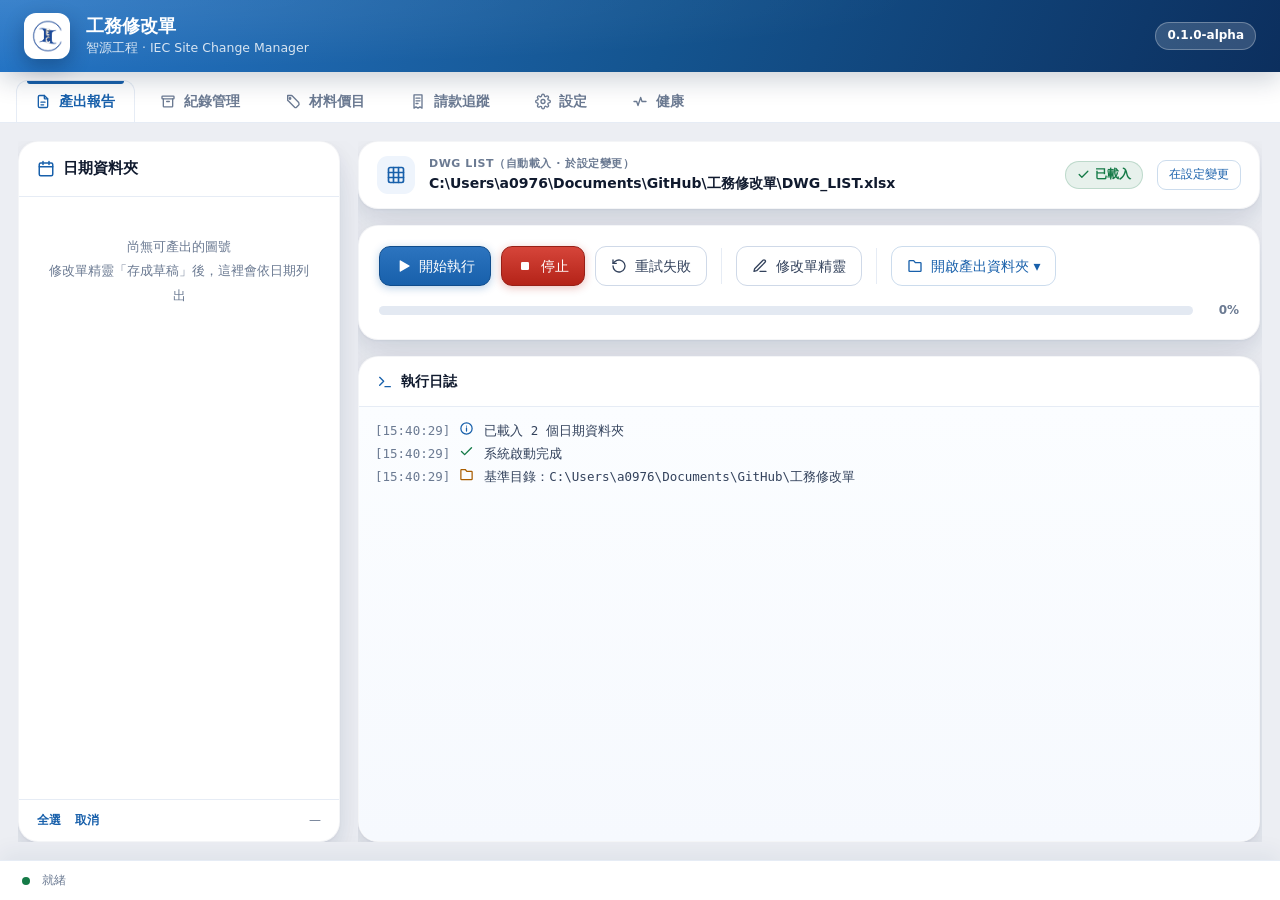
==== commit 80785598: "feat: integrate owner data reports and material workflows Add owner-facing data package export, rich" ====
--- a/control/co_main_web/index.html
+++ b/control/co_main_web/index.html
@@ -86,13 +86,13 @@
 
           <div class="sheet pad">
             <div class="actions">
-              <button class="primary" type="button" onclick="runStart()">
+              <button class="primary output-run-trigger" type="button" onclick="runStart()">
                 <svg viewBox="0 0 24 24" fill="currentColor" stroke="none"><path d="M7 4.5v15a1 1 0 0 0 1.5.86l13-7.5a1 1 0 0 0 0-1.72l-13-7.5A1 1 0 0 0 7 4.5Z"/></svg>開始執行
               </button>
               <button class="danger" type="button" onclick="runStop()">
                 <svg viewBox="0 0 24 24" fill="currentColor" stroke="none"><rect x="6" y="6" width="12" height="12" rx="2"/></svg>停止
               </button>
-              <button type="button">
+              <button type="button" onclick="retryFailedReports()">
                 <svg viewBox="0 0 24 24" fill="none" stroke="currentColor" stroke-width="2" stroke-linecap="round" stroke-linejoin="round"><path d="M3 12a9 9 0 1 0 3-6.7L3 8"/><path d="M3 3v5h5"/></svg>重試失敗
               </button>
               <span class="sep"></span>
@@ -105,8 +105,9 @@
                   <svg viewBox="0 0 24 24" fill="none" stroke="currentColor" stroke-width="2" stroke-linecap="round" stroke-linejoin="round"><path d="M4 20h16a1 1 0 0 0 1-1V8a1 1 0 0 0-1-1h-7.5L10 4H4a1 1 0 0 0-1 1v14a1 1 0 0 0 1 1Z"/></svg>開啟產出資料夾 ▾
                 </button>
                 <div class="menu-pop down">
-                  <button type="button" onclick="menuPick('開啟 Output 資料夾')">Output 資料夾</button>
-                  <button type="button" onclick="menuPick('開啟 PDF 資料夾')">PDF 資料夾</button>
+                  <button type="button" onclick="openOutputFolder('owner-data')">業主資料包</button>
+                  <button type="button" onclick="openOutputFolder('output')">Output 資料夾</button>
+                  <button type="button" onclick="openOutputFolder('pdf')">PDF 資料夾</button>
                 </div>
               </span>
             </div>
@@ -150,14 +151,14 @@
           <input class="rec-date" placeholder="起 YYYYMMDD">
           <span class="rec-dash">–</span>
           <input class="rec-date" placeholder="迄 YYYYMMDD">
-          <button class="ghost sm" type="button">刷新</button>
+          <button class="ghost sm" type="button" onclick="reloadRecords()">刷新</button>
         </div>
 
         <div class="rec-main">
           <div class="sheet rec-list">
             <table>
-              <thead><tr><th>報告編號</th><th>日期</th><th>流水號</th><th>焊口</th><th>狀態</th></tr></thead>
-              <tbody id="recRows"><tr><td colspan="5" class="empty">尚無紀錄</td></tr></tbody>
+              <thead><tr><th class="rec-pick-cell"><label class="rec-output-check all" title="勾選目前列表"><input id="recOutputAll" type="checkbox" onchange="toggleVisibleRecordOutputs(this.checked)"><span></span></label></th><th>報告編號</th><th>日期</th><th>流水號</th><th>焊口</th><th>狀態</th></tr></thead>
+              <tbody id="recRows"><tr><td colspan="6" class="empty">尚無紀錄</td></tr></tbody>
             </table>
           </div>
 
@@ -168,9 +169,9 @@
                 <span class="rec-meta" id="recMeta">選一筆紀錄</span>
               </div>
               <div class="rec-detail-actions">
-                <button class="ghost sm" type="button" onclick="logLine('info','（皮）編輯紀錄')">編輯</button>
-                <button class="ghost sm" type="button" onclick="logLine('info','（皮）開資料夾')">開資料夾</button>
-                <button class="ghost sm" type="button" onclick="logLine('info','（皮）開 PDF')">PDF</button>
+                <button class="ghost sm" type="button" onclick="editCurrentRecord()">編輯</button>
+                <button class="ghost sm" type="button" onclick="openRecordFolder()">開資料夾</button>
+                <button class="ghost sm" type="button" onclick="openRecordPdf()">PDF</button>
               </div>
             </div>
             <div class="rec-summary" id="recSummary"></div>
@@ -180,17 +181,24 @@
 
         <div class="sheet rec-foot">
           <span id="recCount">共 0 筆</span>
+          <span id="recOutputCount" class="rec-selected-count">已勾選 0 筆</span>
+          <span id="outputRunStatus" class="output-run-status" hidden aria-live="polite">
+            <i class="mini-spinner"></i>
+            <span id="outputRunText">準備產出</span>
+            <button id="outputRunOpenBtn" class="output-run-open" type="button" onclick="openLastOutputDestination()" hidden>開啟</button>
+          </span>
           <span class="grow"></span>
-          <button class="primary sm" type="button" onclick="logLine('ok','（皮）儲存變更')">儲存變更</button>
+          <button class="primary sm" type="button" onclick="saveRecordChanges()">儲存變更</button>
           <span class="rec-sep"></span>
-          <button class="ghost sm" type="button" onclick="toast('（皮）匯出紀錄清單 Excel')">匯出紀錄</button>
-          <button class="ghost sm" type="button" onclick="toast('（皮）匯出材料彙總 — 彙總各修改單用料 → Excel，貼回外部採購收料表')">匯出材料彙總</button>
+          <button class="ghost sm" type="button" onclick="exportRecords()">匯出紀錄</button>
+          <button class="ghost sm" type="button" onclick="exportRecordMaterials()">匯出材料彙總</button>
           <span class="menu-wrap">
-            <button class="ghost sm" type="button" onclick="toggleMenu(this)">輸出中心 ▾</button>
+            <button id="outputCenterMenuBtn" class="ghost sm output-run-trigger" type="button" onclick="toggleMenu(this)">輸出中心 ▾</button>
             <div class="menu-pop">
-              <button type="button" onclick="menuPick('現場統計單 (xlsx)')">現場統計單 (xlsx)</button>
-              <button type="button" onclick="menuPick('統計 PDF')">統計 PDF</button>
-              <button type="button" onclick="menuPick('before / after 照片 PDF')">照片 PDF</button>
+              <button class="output-run-trigger" type="button" onclick="runOutputCenter('owner-data')">產生業主資料包</button>
+              <button class="output-run-trigger" type="button" onclick="runOutputCenter('developer')">產生開發檢查包</button>
+              <button class="output-run-trigger" type="button" onclick="runOutputCenter('both')">兩種都產生</button>
+              <button type="button" onclick="openOutputFolder('owner-data')">開啟業主資料包</button>
             </div>
           </span>
         </div>
@@ -206,13 +214,13 @@
           </div>
           <div class="rec-search">
             <svg viewBox="0 0 24 24" fill="none" stroke="currentColor" stroke-width="2" stroke-linecap="round" stroke-linejoin="round"><circle cx="11" cy="11" r="7"/><path d="m21 21-4.3-4.3"/></svg>
-            <input id="pbSearch" placeholder="搜尋 料號 / 零件 / 尺寸 / 材質…" oninput="renderPricebook()">
+            <input id="pbSearch" placeholder="搜尋 料號 / 零件 / 尺寸 / 材質…" oninput="PB_LIMIT=PB_PAGE_SIZE;renderPricebook()">
           </div>
-          <select id="pbPart" onchange="renderPricebook()"></select>
-          <select id="pbSize" onchange="renderPricebook()"></select>
-          <select id="pbSch" onchange="renderPricebook()"></select>
-          <select id="pbMat" onchange="renderPricebook()"></select>
-          <select id="pbCat" onchange="renderPricebook()"></select>
+          <select id="pbPart" onchange="PB_LIMIT=PB_PAGE_SIZE;renderPricebook()"></select>
+          <select id="pbSize" onchange="PB_LIMIT=PB_PAGE_SIZE;renderPricebook()"></select>
+          <select id="pbSch" onchange="PB_LIMIT=PB_PAGE_SIZE;renderPricebook()"></select>
+          <select id="pbMat" onchange="PB_LIMIT=PB_PAGE_SIZE;renderPricebook()"></select>
+          <select id="pbCat" onchange="PB_LIMIT=PB_PAGE_SIZE;renderPricebook()"></select>
           <button class="ghost sm" type="button" onclick="renderPricebook()">刷新</button>
         </div>
 
@@ -226,7 +234,7 @@
           <span id="pbCount">共 0 筆</span>
           <span class="grow"></span>
           <button class="primary sm" type="button" onclick="openRegModal()">＋ 登記材料</button>
-          <button class="sm" type="button" onclick="logLine('info','（皮）複製選取料號')">複製</button>
+          <button class="sm" type="button" onclick="copyProjectPartIds()">複製</button>
           <span class="rec-sep"></span>
           <span class="menu-wrap">
             <button class="ghost sm" type="button" onclick="toggleMenu(this)">匯入匯出 ▾</button>
@@ -236,7 +244,7 @@
               <button type="button" onclick="exportMaterials('project')">匯出本案配件 Excel</button>
             </div>
           </span>
-          <button class="primary sm" type="button" onclick="logLine('ok','（皮）儲存總庫')">儲存</button>
+          <button class="primary sm" type="button" onclick="savePricebookNote()">儲存</button>
         </div>
       </div>
     </section>
@@ -262,7 +270,7 @@
         <div class="sheet rec-foot">
           <span id="billCount">共 0 筆</span>
           <span class="grow"></span>
-          <button class="sm" type="button" onclick="logLine('info','（皮）建立請款批次')">建立批次</button>
+          <button class="sm" type="button" onclick="openBatch()">建立批次</button>
           <span class="menu-wrap">
             <button class="ghost sm" type="button" onclick="toggleMenu(this)">請款批次 ▾</button>
             <div class="menu-pop">
@@ -273,7 +281,7 @@
           <span class="rec-sep"></span>
           <button class="ghost sm" type="button">匯出報表</button>
           <button class="sm" type="button">請款單</button>
-          <button class="primary sm" type="button" onclick="logLine('ok','（皮）儲存請款狀態')">儲存</button>
+          <button class="primary sm" type="button" onclick="saveBillingStatus()">儲存</button>
         </div>
       </div>
     </section>
@@ -310,18 +318,23 @@
           <div class="set-grid">
             <div class="set-card">
               <span class="ic"><svg viewBox="0 0 24 24" fill="none" stroke="currentColor" stroke-width="2" stroke-linecap="round" stroke-linejoin="round"><rect x="3" y="3" width="18" height="18" rx="2"/><path d="M3 9h18M3 15h18M9 3v18M15 3v18"/></svg></span>
-              <span class="body"><strong>DWG LIST</strong><span id="setDwgPath">已自動載入 · DWG_LIST.xlsx</span></span>
-              <span class="ctrl"><button class="ghost sm" type="button" onclick="pickDwg()">更換</button></span>
+              <span class="body"><strong>DWG LIST</strong><span id="setDwgPath">尚未設定</span></span>
+              <span class="ctrl"><button class="ghost sm" type="button" onclick="pickPath('dwg')">更換</button></span>
+            </div>
+            <div class="set-card">
+              <span class="ic"><svg viewBox="0 0 24 24" fill="none" stroke="currentColor" stroke-width="2" stroke-linecap="round" stroke-linejoin="round"><path d="M4 4h16v16H4z"/><path d="M4 10h16M10 4v16"/><path d="M14 14h3M14 17h3"/></svg></span>
+              <span class="body"><strong>焊口表</strong><span id="setWeldPath">尚未設定</span></span>
+              <span class="ctrl"><button class="ghost sm" type="button" onclick="pickPath('weld')">更換</button></span>
             </div>
             <div class="set-card">
               <span class="ic"><svg viewBox="0 0 24 24" fill="none" stroke="currentColor" stroke-width="2" stroke-linecap="round" stroke-linejoin="round"><path d="M4 20h16a1 1 0 0 0 1-1V8a1 1 0 0 0-1-1h-7.5L10 4H4a1 1 0 0 0-1 1v14a1 1 0 0 0 1 1Z"/></svg></span>
-              <span class="body"><strong>Output 資料夾</strong><span>…\工務修改單\output</span></span>
-              <span class="ctrl"><button class="ghost sm" type="button">更換</button></span>
+              <span class="body"><strong>Output 資料夾</strong><span id="setOutPath">尚未設定</span></span>
+              <span class="ctrl"><button class="ghost sm" type="button" onclick="pickPath('output')">更換</button></span>
             </div>
             <div class="set-card">
               <span class="ic"><svg viewBox="0 0 24 24" fill="none" stroke="currentColor" stroke-width="2" stroke-linecap="round" stroke-linejoin="round"><path d="M14 3v4a1 1 0 0 0 1 1h4"/><path d="M17 21H7a2 2 0 0 1-2-2V5a2 2 0 0 1 2-2h7l5 5v11a2 2 0 0 1-2 2Z"/></svg></span>
-              <span class="body"><strong>PDF 資料夾</strong><span>…\工務修改單\pdf</span></span>
-              <span class="ctrl"><button class="ghost sm" type="button">更換</button></span>
+              <span class="body"><strong>PDF 資料夾</strong><span id="setPdfPath">尚未設定</span></span>
+              <span class="ctrl"><button class="ghost sm" type="button" onclick="pickPath('pdf')">更換</button></span>
             </div>
           </div>
         </div>
@@ -336,8 +349,8 @@
             <span id="hCounts">專案：…\GitHub\工務修改單　·　records 4 · details 12 · materials 10 · 附件 3　·　錯誤 0 / 提醒 2 / 資訊 1</span>
           </div>
           <div class="hactions">
-            <button class="primary sm" type="button" onclick="logLine('info','（皮）重新檢查健康')">重新檢查</button>
-            <button class="sm" type="button" onclick="logLine('ok','（皮）修復可自動修復項')">修復</button>
+            <button class="primary sm" type="button" onclick="reloadHealth()">重新檢查</button>
+            <button class="sm" type="button" onclick="toast('自動修復尚未接入；請先依健康表逐項確認','warn')">修復</button>
             <span class="menu-wrap">
               <button class="ghost sm" type="button" onclick="toggleMenu(this)">診斷包 ▾</button>
               <div class="menu-pop down">
@@ -384,8 +397,8 @@
       <strong id="lbTitle">—</strong>
       <div class="lb-actions">
         <button class="ghost sm" type="button" onclick="enterAnnotate()">標註</button>
-        <button class="ghost sm" type="button" onclick="lbAct('取代')">取代</button>
-        <button class="ghost sm" type="button" onclick="lbAct('刪除')">刪除</button>
+        <button class="ghost sm" type="button" onclick="replaceLightboxPhoto()">取代</button>
+        <button class="ghost sm" type="button" onclick="deleteLightboxPhoto()">刪除</button>
         <button class="sm" type="button" onclick="closeLightbox()">關閉</button>
       </div>
     </div>
@@ -422,8 +435,8 @@
     </div>
     <div class="modal-foot">
       <span class="grow"></span>
-      <button class="sm" type="button" onclick="toast('（皮）建立新批次');closeBatch()">建立批次</button>
-      <button class="primary sm" type="button" onclick="toast('（皮）更新批次狀態','ok');closeBatch()">更新狀態</button>
+      <button class="sm" type="button" onclick="toast('請款批次正式流程尚未接入','warn');closeBatch()">建立批次</button>
+      <button class="primary sm" type="button" onclick="toast('請款批次狀態流程尚未接入','warn');closeBatch()">更新狀態</button>
     </div>
   </div>
 </div>
@@ -436,15 +449,16 @@
     </div>
     <div class="modal-body">
       <p id="regHint" class="reg-hint">先選一個材料類型：</p>
-      <div id="regStep1" class="reg-cats"></div>
+      <div id="regStep1" class="reg-group-list"></div>
       <div id="regStep2" style="display:none">
         <div class="reg-sub-bar">
           <button class="ghost sm" type="button" onclick="regBack()">← 選其他類型</button>
           <strong id="regCatName"></strong>
           <span class="grow"></span>
-          <input id="regSearch" placeholder="搜尋 尺寸 / 材質…" oninput="regRenderList()">
-          <select id="regSize" onchange="regRenderList()"></select>
-          <select id="regMat" onchange="regRenderList()"></select>
+          <input id="regSearch" placeholder="搜尋 尺寸 / 材質…" oninput="REG_LIMIT=MATERIAL_PAGE_SIZE;regRenderList()">
+          <select id="regType" onchange="REG_LIMIT=MATERIAL_PAGE_SIZE;regRefreshFiltersForType();regRenderList()"></select>
+          <select id="regSize" onchange="REG_LIMIT=MATERIAL_PAGE_SIZE;regRenderList()"></select>
+          <select id="regMat" onchange="REG_LIMIT=MATERIAL_PAGE_SIZE;regRenderList()"></select>
         </div>
         <div id="regList" class="reg-list"></div>
       </div>
@@ -457,28 +471,73 @@
   </div>
 </div>
 
+<div class="modal" id="matPickModal" onclick="if(event.target===this)closeMatPickModal()">
+  <div class="modal-dialog reg-dialog">
+    <div class="modal-head">
+      <strong id="matPickTitle">選擇本案配件</strong>
+      <button class="sm" type="button" onclick="closeMatPickModal()">關閉</button>
+    </div>
+    <div class="modal-body">
+      <p id="matPickHint" class="reg-hint">先選一個材料類型：</p>
+      <div id="matPickStep1" class="reg-group-list"></div>
+      <div id="matPickStep2" style="display:none">
+        <div class="reg-sub-bar">
+          <button class="ghost sm" type="button" onclick="matPickBack()">← 選其他類型</button>
+          <strong id="matPickCatName"></strong>
+          <span class="grow"></span>
+          <input id="matPickSearch" placeholder="搜尋 料號 / 尺寸 / 材質…" oninput="matPickRenderList()">
+          <select id="matPickType" onchange="matPickRefreshFiltersForType();matPickRenderList()"></select>
+          <select id="matPickSize" onchange="matPickRenderList()"></select>
+          <select id="matPickMat" onchange="matPickRenderList()"></select>
+        </div>
+        <div id="matPickList" class="reg-list"></div>
+      </div>
+    </div>
+    <div class="modal-foot">
+      <button class="ghost sm" type="button" onclick="openSupportBomModal()">管架編碼展開</button>
+      <button class="ghost sm" type="button" onclick="matPickPending()">新增待登記材料</button>
+      <span class="grow"></span>
+      <button class="primary sm" type="button" onclick="closeMatPickModal()">完成</button>
+    </div>
+  </div>
+</div>
+
+<div class="modal" id="supportBomModal" onclick="if(event.target===this)closeSupportBomModal()">
+  <div class="modal-dialog support-dialog">
+    <div class="modal-head">
+      <strong>管架編碼展開</strong>
+      <button class="sm" type="button" onclick="closeSupportBomModal()">關閉</button>
+    </div>
+    <div class="modal-body">
+      <div class="support-form">
+        <input id="supportBomCode" placeholder="例：01-2B-03C" onkeydown="supportBomKey(event)">
+        <button class="primary sm" type="button" onclick="supportBomAnalyze()">展開</button>
+      </div>
+      <div id="supportBomStatus" class="support-status">輸入管架編碼後展開材料需求。</div>
+      <div id="supportBomPreview" class="support-preview"></div>
+    </div>
+    <div class="modal-foot">
+      <span id="supportBomFoot">尚未展開</span>
+      <span class="grow"></span>
+      <button class="primary sm" id="supportBomAddBtn" type="button" onclick="supportBomAddToRecord()" disabled>登記並加入材料</button>
+    </div>
+  </div>
+</div>
+
 <div id="toast"></div>
 
 <script>
 function showTab(name){
   document.querySelectorAll('.tab').forEach(t=>t.classList.toggle('active', t.dataset.tab===name));
   document.querySelectorAll('.page').forEach(p=>p.classList.toggle('active', p.id==='tab-'+name));
+  if((name==='records' || name==='billing') && mainApi){ reloadRecords(); }  // 從精靈出單回來即時反映
 }
 const statusMeta = {
   done:    {cls:'done',    label:'已產出'},
   pending: {cls:'pending', label:'未產出'},
   error:   {cls:'error',   label:'有錯'}
 };
-const dateFolders = [
-  {date:'20250820', open:true, items:[
-    {series:'P-1820-01', welds:3, status:'done',    sel:true},
-    {series:'P-1820-02', welds:2, status:'done',    sel:true},
-    {series:'P-1820-05', welds:5, status:'pending', sel:false}
-  ]},
-  {date:'20260112', open:false, items:[
-    {series:'P-2601-03', welds:1, status:'pending', sel:false}
-  ]}
-];
+const dateFolders = [];
 const ICON_CHECK = `<svg viewBox="0 0 24 24" fill="none" stroke="currentColor" stroke-width="3" stroke-linecap="round" stroke-linejoin="round"><path d="M20 6 9 17l-5-5"/></svg>`;
 function fmtDate(s){
   const dt = new Date(+s.slice(0,4), +s.slice(4,6)-1, +s.slice(6,8));
@@ -496,6 +555,10 @@
 function renderDates(){
   const list = document.getElementById('dateList');
   list.innerHTML = '';
+  if(!dateFolders.length){
+    list.innerHTML = '<div class="date-empty">尚無可產出的圖號<br>修改單精靈「存成草稿」後，這裡會依日期列出</div>';
+    return;
+  }
   dateFolders.forEach(f=>{
     const {d, wd} = fmtDate(f.date);
     const ag = aggStatus(f);
@@ -527,6 +590,11 @@
     kids.className = 'date-children';
     f.items.forEach(it=>{
       const sm = statusMeta[it.status] || statusMeta.pending;
+      const weldCodes = (it.weld_codes || []).filter(Boolean).map(v=>String(v));
+      const weldTitle = weldCodes.join('、');
+      const weldPreview = weldCodes.length
+        ? `<span class="weld-codes" title="${esc(weldTitle)}">${esc(weldCodes.slice(0,4).join('、'))}${weldCodes.length>4?'…':''}</span>`
+        : '';
       const ci = document.createElement('div');
       ci.className = 'child-item' + (it.sel ? ' sel' : '');
       ci.innerHTML =
@@ -534,7 +602,7 @@
         + `<div class="child-main">`
         +   `<div class="child-top"><span class="child-series">${it.series}</span>`
         +     `<button class="child-open" type="button" title="在紀錄管理開啟此圖號" onclick="event.stopPropagation();openRecordBySeries('${it.series}')">↗</button></div>`
-        +   `<div class="child-sub"><span class="weld-chip">${it.welds} 焊口</span><span class="st ${sm.cls}">${sm.label}</span></div>`
+        +   `<div class="child-sub"><span class="weld-chip">${it.welds} 焊口</span>${weldPreview}<span class="st ${sm.cls}">${sm.label}</span></div>`
         + `</div>`;
       ci.addEventListener('click', ()=>{ it.sel = !it.sel; renderDates(); });
       kids.appendChild(ci);
@@ -552,9 +620,9 @@
   document.getElementById('dateSummary').textContent = `已選 ${sel} · 共 ${total} 張圖號`;
 }
 renderDates();
-/* ── 紀錄管理（皮，示意資料） ── */
-const PB = 'file:///C:/Users/a0976/Downloads/Testing_form/attachments_media/20260317/0107_17r4_18r4_19a4/before.jpg';
-const PA = 'file:///C:/Users/a0976/Downloads/Testing_form/attachments_media/20260317/0107_17r4_18r4_19a4/after.jpg';
+/* ── 紀錄管理（精靈草稿資料） ── */
+const PB = 'img/illus-empty.png';
+const PA = 'img/illus-done.png';
 function mkPhotos(n){
   const out = [];
   for(let i=0;i<n;i++){ out.push(i%2===0 ? {label:'修改前 '+(Math.floor(i/2)+1), src:PB} : {label:'修改後 '+(Math.floor(i/2)+1), src:PA}); }
@@ -586,6 +654,61 @@
 ];
 let recSel = 0;
 let recSub = 'welds';
+const recordOutputSelection = new Set();
+let visibleRecordIndexes = [];
+function recordOutputKey(r){ return String(r?.id || r?.folder || `${r?.date || ''}|${r?.series || ''}`); }
+function recDateShort(value){
+  const text = String(value || '').trim();
+  const digits = text.replace(/\D/g, '');
+  if(digits.length >= 8){ return `${digits.slice(4,6)}/${digits.slice(6,8)}`; }
+  if(text.length >= 5){ return text.slice(5); }
+  return text;
+}
+function recordToOutputItem(r){
+  return {
+    date: r?.date || '',
+    series: r?.series || '',
+    folder: r?.folder || '',
+    record_id: r?.id || ''
+  };
+}
+function selectedRecordOutputItems(){
+  return records
+    .filter(r=>recordOutputSelection.has(recordOutputKey(r)))
+    .map(recordToOutputItem);
+}
+function updateRecordOutputSummary(){
+  const liveKeys = new Set(records.map(recordOutputKey));
+  Array.from(recordOutputSelection).forEach(key=>{ if(!liveKeys.has(key)){ recordOutputSelection.delete(key); } });
+  const count = recordOutputSelection.size;
+  const el = document.getElementById('recOutputCount');
+  if(el){ el.textContent = `已勾選 ${count} 筆`; el.classList.toggle('on', count > 0); }
+  const all = document.getElementById('recOutputAll');
+  if(all){
+    const visibleKeys = visibleRecordIndexes.map(i=>recordOutputKey(records[i])).filter(Boolean);
+    const selected = visibleKeys.filter(key=>recordOutputSelection.has(key)).length;
+    all.checked = visibleKeys.length > 0 && selected === visibleKeys.length;
+    all.indeterminate = selected > 0 && selected < visibleKeys.length;
+  }
+}
+function toggleRecordOutput(index, checked){
+  const r = records[index];
+  if(!r){ return; }
+  const key = recordOutputKey(r);
+  if(checked){ recordOutputSelection.add(key); }
+  else{ recordOutputSelection.delete(key); }
+  renderRecords();
+}
+function toggleVisibleRecordOutputs(checked){
+  visibleRecordIndexes.forEach(index=>{
+    const r = records[index];
+    if(!r){ return; }
+    const key = recordOutputKey(r);
+    if(checked){ recordOutputSelection.add(key); }
+    else{ recordOutputSelection.delete(key); }
+  });
+  renderRecords();
+}
 function renderRecords(){
   const body = document.getElementById('recRows');
   if(!body){ return; }
@@ -593,23 +716,28 @@
   const fs = document.getElementById('recStatus')?.value || '';
   body.innerHTML = '';
   let shown = 0;
+  visibleRecordIndexes = [];
   records.forEach((r,i)=>{
     if(q && !`${r.id} ${r.series} ${r.reason}`.toLowerCase().includes(q)){ return; }
     const sm = statusMeta[r.status] || statusMeta.pending;
     if(fs && fs!=='全部狀態' && sm.label!==fs){ return; }
     shown++;
+    visibleRecordIndexes.push(i);
     const bad = recordBad(r);
+    const outKey = recordOutputKey(r);
+    const outOn = recordOutputSelection.has(outKey);
     const tr = document.createElement('tr');
-    tr.className = 'rec-row' + (i===recSel ? ' selected' : '') + (bad ? ' bad' : '');
-    tr.innerHTML = `<td><code>${r.id}</code></td><td>${r.date.slice(5)}</td><td>${r.series}</td><td>${r.welds.length} 口</td><td><span class="st ${sm.cls}">${sm.label}</span>${bad ? ' <span class="warn-chip" title="有欄位需檢查">⚠</span>' : ''}</td>`;
+    tr.className = 'rec-row' + (i===recSel ? ' selected' : '') + (outOn ? ' output-selected' : '') + (bad ? ' bad' : '');
+    tr.innerHTML = `<td class="rec-pick-cell"><label class="rec-output-check" title="加入輸出中心"><input type="checkbox" ${outOn?'checked':''} onchange="event.stopPropagation();toggleRecordOutput(${i}, this.checked)" onclick="event.stopPropagation()"><span></span></label></td><td><code>${r.id}</code></td><td>${recDateShort(r.date)}</td><td>${r.series}</td><td>${r.welds.length} 口</td><td><span class="st ${sm.cls}">${sm.label}</span>${bad ? ' <span class="warn-chip" title="有欄位需檢查">⚠</span>' : ''}</td>`;
     tr.addEventListener('click', ()=>{ recSel=i; renderRecords(); renderRecDetail(); });
     body.appendChild(tr);
   });
   if(shown===0){
     const searching = !!(q || (fs && fs!=='全部狀態'));
-    body.innerHTML = `<tr><td colspan="5" class="empty">${emptyBlock(searching?'查無符合的紀錄':'尚無紀錄', searching?'illus-search-empty.png':'illus-empty.png')}</td></tr>`;
+    body.innerHTML = `<tr><td colspan="6" class="empty">${emptyBlock(searching?'查無符合的紀錄':'尚無紀錄', searching?'illus-search-empty.png':'illus-empty.png')}</td></tr>`;
   }
   document.getElementById('recCount').textContent = `共 ${records.length} 筆`;
+  updateRecordOutputSummary();
 }
 function metric(k,v){ return `<div class="metric"><span class="k">${k}</span><span class="v">${v}</span></div>`; }
 function section(title, count, html, emptyMsg){
@@ -640,6 +768,7 @@
       section('焊口明細', r.welds.length, recWeldTable(r.welds))
     + section('材料明細', r.mats.length, recMatTable(r.mats))
     + section('圖片明細', r.photos.length, r.photos.length ? recPhotoStrip(r.photos) : null, '尚無照片');
+  hydrateVisiblePhotoPreviews(r);
 }
 function money(n){ return n ? 'NT$ ' + Number(n).toLocaleString() : '—'; }
 function esc(v){ return String(v ?? '').replace(/&/g,'&amp;').replace(/"/g,'&quot;').replace(/</g,'&lt;'); }
@@ -658,19 +787,24 @@
 function fieldValid(field,value){
   if(field==='code'){ return codeValid(value); }
   if(field==='qty'){ return qtyValid(value); }
-  if(OPT[field]){ return OPT[field].includes(String(value)); }
+  if(['mark','size','mat','sch','part'].includes(field)){ return String(value ?? '').trim() !== ''; }
   return true;
 }
 function weldBad(w){ return !codeValid(w.code) || !fieldValid('mark',w.mark) || !fieldValid('size',w.size) || !fieldValid('mat',w.mat) || !fieldValid('sch',w.sch); }
-function matBad(m){ return !fieldValid('part',m.part) || !fieldValid('size',m.size) || !fieldValid('sch',m.sch) || !fieldValid('mat',m.mat) || !qtyValid(m.qty); }
+function matBad(m){
+  if(m.id){ return !qtyValid(m.qty); }
+  return !fieldValid('part',m.part) || !qtyValid(m.qty);
+}
 function recordBad(r){ return r.welds.some(weldBad) || r.mats.some(matBad); }
 
 function cellSelect(kind,i,field,value,optKey){
   const opts = OPT[optKey];
   const val = String(value ?? '');
-  const bad = !opts.includes(val);
-  let html = opts.map(o=>`<option value="${esc(o)}"${o===val?' selected':''}>${esc(o)}</option>`).join('');
-  if(bad){ html = `<option value="${esc(val)}" selected>${esc(val||'（空白）')}</option>` + html; }
+  const bad = !fieldValid(field, val);
+  let choices = opts.slice();
+  if(val && !choices.includes(val)){ choices = [val, ...choices]; }
+  let html = choices.map(o=>`<option value="${esc(o)}"${o===val?' selected':''}>${esc(o)}</option>`).join('');
+  if(!val){ html = `<option value="" selected>（空白）</option>` + html; }
   return `<td class="cell"><select class="edit sel${bad?' bad':''}" onchange="editCell('${kind}',${i},'${field}',this.value,this)">${html}</select></td>`;
 }
 function cellText(kind,i,field,value,valid){
@@ -684,6 +818,45 @@
 }
 function delCell(kind,i){
   return `<td class="rowdel"><button type="button" class="xbtn" title="刪除此列" onclick="delRow('${kind}',${i})">×</button></td>`;
+}
+function projectPartsForEdit(){
+  const reg = REGISTERED instanceof Set ? REGISTERED : new Set();
+  return [...reg].map(id=>materialById(id)).filter(p=>p && !isSupportRulePart(p));
+}
+function findProjectPart(id){
+  return materialById(id);
+}
+function applyProjectPartToMaterial(row, part){
+  row.id = String(part.id || '');
+  row.part = part.part || '';
+  row.size = part.size || '';
+  row.sch = part.sch || '';
+  row.mat = part.mat || '';
+  row.unit = part.unit || '';
+}
+function cellPartSelect(i,m){
+  const parts = projectPartsForEdit();
+  const val = String(m.id || '');
+  const matched = val && parts.some(p=>String(p.id)===val);
+  const generated = val && (String(val).startsWith('SUPPORT-') || m.source_designation);
+  const title = generated
+    ? `管架展開 · ${m.part || '未命名零件'}`
+    : val
+    ? `${val} · ${m.part || '未命名零件'}`
+    : (m.part ? `待登記 · ${m.part}` : '選擇本案配件');
+  const meta = generated
+    ? [m.source_designation, m.size, m.sch, m.mat].filter(Boolean).join(' / ')
+    : ([m.size, m.sch, m.mat].filter(Boolean).join(' / ') || (parts.length ? '點擊挑選' : '本案尚未登記配件'));
+  return `<td class="cell"><button type="button" class="matpick-btn${val&&!matched&&!generated?' bad':''}" onclick="openMatPickModal(${i})"><span>${esc(title)}</span><small>${esc(meta)}</small></button></td>`;
+}
+function editMaterialPart(i,id){
+  const r = records[recSel];
+  const row = r && r.mats ? r.mats[i] : null;
+  if(!row){ return; }
+  const part = findProjectPart(id);
+  if(part){ applyProjectPartToMaterial(row, part); }
+  else { row.id = ''; }
+  renderRecords(); renderRecDetail();
 }
 function recWeldTable(ws){
   const cols = `<colgroup><col style="width:18%"><col style="width:12%"><col style="width:11%"><col style="width:16%"><col style="width:13%"><col style="width:22%"><col style="width:8%"></colgroup>`;
@@ -695,7 +868,7 @@
     + cellSelect('weld',i,'sch',w.sch,'sch')
     + cellRO(w.coef) + delCell('weld',i)
     + `</tr>`).join('');
-  return `<table class="edit-table">${cols}<thead><tr><th>焊口碼</th><th>標記</th><th>尺寸</th><th>材質</th><th>厚度</th><th>係數</th><th></th></tr></thead><tbody>${rows}</tbody></table>`
+  return `<table class="edit-table">${cols}<thead><tr><th>焊口碼</th><th>操作</th><th>尺寸</th><th>材質</th><th>厚度</th><th>係數</th><th></th></tr></thead><tbody>${rows}</tbody></table>`
     + `<button type="button" class="addrow" onclick="addRow('weld')">＋ 新增焊口</button>`;
 }
 function editCell(kind,i,field,value,el){
@@ -709,8 +882,11 @@
 }
 function addRow(kind){
   const r = records[recSel];
-  if(kind==='weld'){ r.welds.push({code:'',mark:'重焊',size:'2"',mat:'SUS304',sch:'SCH40',coef:'1.0'}); }
-  else { r.mats.push({part:'90° 彎頭',size:'2"',sch:'SCH40',mat:'SUS304',qty:1}); }
+  if(kind==='weld'){ r.welds.push({code:'',mark:'新焊',size:'2"',mat:'SUS304',sch:'SCH40',coef:'1.0'}); }
+  else {
+    openMatPickModal(-1);
+    return;
+  }
   renderRecords(); renderRecDetail();
 }
 function delRow(kind,i){
@@ -719,38 +895,317 @@
   renderRecords(); renderRecDetail();
 }
 function recMatTable(ms){
-  const cols = `<colgroup><col style="width:28%"><col style="width:14%"><col style="width:12%"><col style="width:18%"><col style="width:18%"><col style="width:10%"></colgroup>`;
+  const cols = `<colgroup><col style="width:30%"><col style="width:13%"><col style="width:12%"><col style="width:17%"><col style="width:12%"><col style="width:8%"><col style="width:8%"></colgroup>`;
   const rows = ms.map((m,i)=>`<tr>`
-    + cellSelect('mat',i,'part',m.part,'part')
-    + cellSelect('mat',i,'size',m.size,'size')
-    + cellSelect('mat',i,'sch',m.sch,'sch')
-    + cellSelect('mat',i,'mat',m.mat,'mat')
+    + cellPartSelect(i,m)
+    + (m.id ? cellRO(esc(m.size)) : cellSelect('mat',i,'size',m.size,'size'))
+    + (m.id ? cellRO(esc(m.sch)) : cellSelect('mat',i,'sch',m.sch,'sch'))
+    + (m.id ? cellRO(esc(m.mat)) : cellSelect('mat',i,'mat',m.mat,'mat'))
     + cellNum('mat',i,'qty',m.qty,qtyValid)
+    + cellRO(esc(m.unit || ''))
     + delCell('mat',i)
     + `</tr>`).join('');
-  return `<table class="edit-table">${cols}<thead><tr><th>零件</th><th>尺寸</th><th>SCH</th><th>材質</th><th>數量</th><th></th></tr></thead><tbody>${rows}</tbody></table>`
-    + `<button type="button" class="addrow" onclick="addRow('mat')">＋ 新增材料</button>`;
+  return `<table class="edit-table">${cols}<thead><tr><th>零件</th><th>尺寸</th><th>SCH</th><th>材質</th><th>數量</th><th>單位</th><th></th></tr></thead><tbody>${rows}</tbody></table>`
+    + `<div class="mat-actions"><button type="button" class="addrow" onclick="addRow('mat')">＋ 新增材料</button></div>`;
+}
+
+let MAT_PICK_ROW = -1;
+let MAT_PICK_CAT = '';
+function openMatPickModal(rowIndex){
+  if(!records[recSel]){ return; }
+  MAT_PICK_ROW = Number(rowIndex);
+  MAT_PICK_CAT = '';
+  document.getElementById('matPickTitle').textContent = MAT_PICK_ROW >= 0 ? '更換材料品項' : '新增材料品項';
+  matPickRenderCats();
+  matPickShowStep(1);
+  document.getElementById('matPickModal').classList.add('open');
+}
+function closeMatPickModal(){
+  document.getElementById('matPickModal').classList.remove('open');
+}
+function matPickShowStep(n){
+  document.getElementById('matPickStep1').style.display = n===1?'':'none';
+  document.getElementById('matPickStep2').style.display = n===2?'':'none';
+  const hint=document.getElementById('matPickHint'); if(hint){ hint.style.display = n===1?'':'none'; }
+}
+function matPickBack(){ MAT_PICK_CAT=''; matPickShowStep(1); }
+function matPickRenderCats(){
+  const parts = projectPartsForEdit();
+  const box = document.getElementById('matPickStep1');
+  if(!parts.length){
+    box.innerHTML = `<div class="empty" style="grid-column:1/-1;padding:24px">本案配件尚未登記。可先到「材料價目」用「＋ 登記材料」建立本案配件，或用下方「管架編碼展開」帶入需求材料。</div>`;
+    return;
+  }
+  const cnt={};
+  parts.forEach(p=>{ const k=materialIcon(p); cnt[k]=(cnt[k]||0)+1; });
+  box.innerHTML = renderMaterialCategorySections(cnt, 'matPickCat', null);
+}
+function matPickCat(c){
+  MAT_PICK_CAT = c;
+  const items = projectPartsForEdit().filter(p=>materialIcon(p)===c);
+  document.getElementById('matPickCatName').textContent = pbChipLabel(c)+'（'+items.length+'）';
+  document.getElementById('matPickSearch').value='';
+  fillSelectValues('matPickType', ALL_TYPE_LABEL, items.map(materialSubtype), preferredMaterialSubtype(c, items), true);
+  matPickRefreshFiltersForType();
+  matPickShowStep(2);
+  matPickRenderList();
+}
+function matPickRefreshFiltersForType(){
+  const items=projectPartsForEdit().filter(p=>materialIcon(p)===MAT_PICK_CAT);
+  const typeValue=document.getElementById('matPickType')?.value || ALL_TYPE_LABEL;
+  const scoped=itemsBySelectedType(items, typeValue);
+  fillSelectValues('matPickSize','全部尺寸',scoped.map(p=>p.size), '', false);
+  fillSelectValues('matPickMat','全部材質',scoped.map(p=>p.mat), '', false);
+}
+function matPickRenderList(){
+  const q=(document.getElementById('matPickSearch').value||'').toLowerCase().trim();
+  const ft=document.getElementById('matPickType').value;
+  const fs=document.getElementById('matPickSize').value;
+  const fm=document.getElementById('matPickMat').value;
+  const items=projectPartsForEdit().filter(p=>{
+    if(materialIcon(p)!==MAT_PICK_CAT){ return false; }
+    if(ft&&ft!==ALL_TYPE_LABEL&&materialSubtype(p)!==ft){ return false; }
+    if(q && !materialSearchText(p).includes(q)){ return false; }
+    if(fs&&fs!=='全部尺寸'&&p.size!==fs){ return false; }
+    if(fm&&fm!=='全部材質'&&p.mat!==fm){ return false; }
+    return true;
+  });
+  document.getElementById('matPickList').innerHTML = items.map(p=>{
+    const selected = records[recSel]?.mats?.[MAT_PICK_ROW]?.id && String(records[recSel].mats[MAT_PICK_ROW].id)===String(p.id);
+    return `<button type="button" class="reg-item matpick-item${selected?' on':''}" onclick="matPickApply('${esc(String(p.id))}')"><img src="img/parts/${materialIcon(p)}.png" alt="" onerror="this.style.display='none'"><span class="reg-item-nm">${esc(p.part)}</span><span class="reg-item-meta">${esc(p.id)} · ${esc(p.size||'')}${p.sch?' · '+esc(p.sch):''}${p.mat?' · '+esc(p.mat):''}</span><span class="reg-item-src">${esc(p.unit||'')}</span></button>`;
+  }).join('') || `<div class="empty" style="padding:24px">此類查無符合</div>`;
+}
+function matPickApply(id){
+  const r = records[recSel];
+  const part = findProjectPart(id);
+  if(!r || !part){ return; }
+  let row;
+  if(MAT_PICK_ROW >= 0 && r.mats[MAT_PICK_ROW]){
+    row = r.mats[MAT_PICK_ROW];
+  }else{
+    row = {qty:1, remark:''};
+    r.mats.push(row);
+    MAT_PICK_ROW = r.mats.length - 1;
+  }
+  applyProjectPartToMaterial(row, part);
+  if(row.qty == null || row.qty === ''){ row.qty = 1; }
+  closeMatPickModal();
+  renderRecords(); renderRecDetail();
+}
+function matPickPending(){
+  const r = records[recSel];
+  if(!r){ return; }
+  const row = {id:'',part:'待登記材料',size:'',sch:'',mat:'',qty:1,unit:'',remark:'待登記'};
+  if(MAT_PICK_ROW >= 0 && r.mats[MAT_PICK_ROW]){ r.mats[MAT_PICK_ROW] = row; }
+  else { r.mats.push(row); }
+  closeMatPickModal();
+  renderRecords(); renderRecDetail();
+}
+
+let SUPPORT_BOM = null;
+function openSupportBomModal(){
+  if(!records[recSel]){ toast('請先選一筆紀錄','warn'); return; }
+  SUPPORT_BOM = null;
+  document.getElementById('supportBomCode').value = '';
+  document.getElementById('supportBomStatus').textContent = '輸入管架編碼後展開材料需求。';
+  document.getElementById('supportBomStatus').className = 'support-status';
+  document.getElementById('supportBomPreview').innerHTML = '';
+  document.getElementById('supportBomFoot').textContent = '尚未展開';
+  document.getElementById('supportBomAddBtn').disabled = true;
+  document.getElementById('supportBomModal').classList.add('open');
+  setTimeout(()=>document.getElementById('supportBomCode').focus(), 30);
+}
+function closeSupportBomModal(){
+  document.getElementById('supportBomModal').classList.remove('open');
+}
+function supportBomKey(e){
+  if(e.key === 'Enter'){ e.preventDefault(); supportBomAnalyze(); }
+}
+function supportBomStatus(text, cls){
+  const el=document.getElementById('supportBomStatus');
+  el.textContent = text;
+  el.className = 'support-status' + (cls ? ' '+cls : '');
+}
+async function supportBomAnalyze(){
+  const code=(document.getElementById('supportBomCode').value||'').trim();
+  if(!code){ supportBomStatus('請輸入管架編碼，例如 01-2B-03C。','warn'); return; }
+  if(!mainApi || typeof mainApi.support_bom !== 'function'){
+    supportBomStatus('桌面版後端尚未提供管架展開。','err');
+    return;
+  }
+  SUPPORT_BOM = null;
+  document.getElementById('supportBomAddBtn').disabled = true;
+  document.getElementById('supportBomPreview').innerHTML = '';
+  document.getElementById('supportBomFoot').textContent = '展開中...';
+  supportBomStatus('正在讀取管架編碼計算器...', '');
+  try{
+    const data = await mainApiCall('support_bom', code);
+    SUPPORT_BOM = data;
+    renderSupportBom(data);
+  }catch(err){
+    supportBomStatus('展開失敗：' + (err.message || err), 'err');
+    document.getElementById('supportBomFoot').textContent = '展開失敗';
+  }
+}
+function supportBomWarnHtml(data){
+  const warnings = data.warnings || [];
+  if(data.error){ return `<div class="support-warn err">${esc(data.error)}</div>`; }
+  if(!warnings.length){ return ''; }
+  return `<div class="support-warn">${warnings.map(esc).join('<br>')}</div>`;
+}
+function renderSupportBom(data){
+  const mats = Array.isArray(data.materials) ? data.materials : [];
+  const statusCls = data.error ? 'err' : (data.warnings && data.warnings.length ? 'warn' : 'ok');
+  supportBomStatus(`${data.designation || ''} 已展開 ${mats.length} 項材料，總重 ${data.total_weight || 0} kg。`, statusCls);
+  document.getElementById('supportBomFoot').textContent = mats.length ? `可加入 ${mats.length} 項材料` : '沒有可加入材料';
+  document.getElementById('supportBomAddBtn').disabled = !mats.length || !!data.error;
+  if(!mats.length){
+    document.getElementById('supportBomPreview').innerHTML = supportBomWarnHtml(data) || `<div class="empty" style="padding:18px">沒有展開出材料。</div>`;
+    return;
+  }
+  const rows = mats.map(m=>`<tr><td>${esc(m.part)}</td><td>${esc(m.size)}</td><td>${esc(m.sch)}</td><td>${esc(m.mat)}</td><td class="num">${esc(m.qty)}</td><td>${esc(m.unit)}</td><td>${esc(m.remark||'')}</td></tr>`).join('');
+  document.getElementById('supportBomPreview').innerHTML =
+    supportBomWarnHtml(data)
+    + `<table class="support-table"><thead><tr><th>材料</th><th>尺寸</th><th>SCH</th><th>材質</th><th>數量</th><th>單位</th><th>備註</th></tr></thead><tbody>${rows}</tbody></table>`;
+}
+async function supportBomAddToRecord(){
+  const r = records[recSel];
+  const mats = SUPPORT_BOM && Array.isArray(SUPPORT_BOM.materials) ? SUPPORT_BOM.materials : [];
+  if(!r || !mats.length){ toast('沒有可加入的管架材料','warn'); return; }
+  if(!mainApi || typeof mainApi.upsert_project_parts !== 'function'){
+    toast('桌面版後端尚未提供本案配件登記，無法加入管架材料','err');
+    return;
+  }
+  const btn=document.getElementById('supportBomAddBtn');
+  if(btn){ btn.disabled = true; }
+  supportBomStatus('正在寫入本案配件...', '');
+  try{
+    await mainApiCall('upsert_project_parts', mats);
+    const pr = await mainApiCall('pricebook');
+    if(Array.isArray(pr)){
+      PRICE.length=0;
+      pr.forEach(p=>PRICE.push(p));
+      mergePricebookOptions();
+    }
+    const parts = await mainApiCall('project_parts');
+    REGISTERED.clear();
+    (parts.registered||[]).forEach(x=>REGISTERED.add(String(x)));
+    touchRegisterCache();
+    pbFillFilters();
+  }catch(err){
+    if(btn){ btn.disabled = false; }
+    supportBomStatus('寫入本案配件失敗：' + (err.message || err), 'err');
+    toast('管架材料尚未加入紀錄；請先修正本案配件寫入問題','err');
+    return;
+  }
+  let added=0, skipped=0;
+  const existing = new Set((r.mats||[]).map(x=>`${x.id||''}|${x.source_designation||''}`));
+  mats.forEach(m=>{
+    const catalog = materialById(m.id) || m;
+    const note = [`管架 ${m.source_designation || SUPPORT_BOM.designation || ''}`, m.remark || ''].filter(Boolean).join('；');
+    const key = `${m.id||''}|${m.source_designation || SUPPORT_BOM.designation || ''}`;
+    if(existing.has(key)){ skipped += 1; return; }
+    existing.add(key);
+    r.mats.push({
+      id: m.id || '',
+      part: catalog.part || m.part || '',
+      size: catalog.size || m.size || '',
+      sch: catalog.sch || m.sch || '',
+      mat: catalog.mat || m.mat || '',
+      qty: m.qty || 1,
+      unit: catalog.unit || m.unit || '',
+      remark: note,
+      source_designation: m.source_designation || SUPPORT_BOM.designation || '',
+    });
+    added += 1;
+  });
+  closeSupportBomModal();
+  closeMatPickModal();
+  renderPricebook(); renderRecords(); renderRecDetail();
+  toast(`已加入 ${added} 項材料${skipped ? `，略過 ${skipped} 項已存在` : ''}`,'ok');
 }
 function recPhotoStrip(ps){
-  const cards = ps.map((p,i)=>`<div class="thumb" onclick="openLightbox(recSel, ${i})"><div class="thumb-img"><svg viewBox="0 0 24 24" fill="none" stroke="currentColor" stroke-width="1.6" stroke-linecap="round" stroke-linejoin="round"><rect x="3" y="3" width="18" height="18" rx="2"/><circle cx="9" cy="9" r="2"/><path d="m21 15-5-5L5 21"/></svg><img src="${p.src}" alt="${p.label}" loading="lazy" onerror="this.remove()"><span class="zoom-cue"><svg viewBox="0 0 24 24" fill="none" stroke="currentColor" stroke-width="2" stroke-linecap="round" stroke-linejoin="round"><circle cx="11" cy="11" r="7"/><path d="m21 21-4.3-4.3M11 8.5v5M8.5 11h5"/></svg></span></div><span>${p.label}</span></div>`).join('');
+  const cards = ps.map((p,i)=>{
+    const src = photoThumbSrc(p);
+    return `<div class="thumb" onclick="openLightbox(recSel, ${i})"><div class="thumb-img"><svg viewBox="0 0 24 24" fill="none" stroke="currentColor" stroke-width="1.6" stroke-linecap="round" stroke-linejoin="round"><rect x="3" y="3" width="18" height="18" rx="2"/><circle cx="9" cy="9" r="2"/><path d="m21 15-5-5L5 21"/></svg>${src ? `<img src="${esc(src)}" alt="${esc(p.label)}" loading="lazy" onerror="this.remove()">` : '<span class="thumb-loading">載入中</span>'}<span class="zoom-cue"><svg viewBox="0 0 24 24" fill="none" stroke="currentColor" stroke-width="2" stroke-linecap="round" stroke-linejoin="round"><circle cx="11" cy="11" r="7"/><path d="m21 21-4.3-4.3M11 8.5v5M8.5 11h5"/></svg></span></div><span>${esc(p.label)}</span></div>`;
+  }).join('');
   return `<div class="thumb-row">${cards}</div>`;
+}
+function photoThumbSrc(photo){
+  const prepared = photo.viewSrc || photo.thumbSrc || '';
+  if(prepared){ return prepared; }
+  const raw = photo.src || '';
+  if(/^data:/i.test(raw)){ return raw; }
+  return mainApi ? '' : raw;
+}
+async function hydratePhotoPreview(photo){
+  if(!photo){ return false; }
+  const raw = photo.src || photo.file || '';
+  if(!raw || photo.viewSrc || photo.previewLoading){ return false; }
+  if(/^data:/i.test(raw)){ photo.viewSrc = raw; return true; }
+  if(!mainApi || typeof mainApi.image_data_url !== 'function'){ return false; }
+  photo.previewLoading = true;
+  try{
+    const data = await mainApiCall('image_data_url', raw);
+    photo.viewSrc = (data && data.url) || raw;
+    photo.previewError = false;
+    return true;
+  }catch(err){
+    photo.previewError = true;
+    return false;
+  }finally{
+    photo.previewLoading = false;
+  }
+}
+async function hydrateVisiblePhotoPreviews(record){
+  if(!record || !Array.isArray(record.photos) || !record.photos.length){ return; }
+  const changed = (await Promise.all(record.photos.map(hydratePhotoPreview))).some(Boolean);
+  if(changed && records[recSel] === record){
+    renderRecDetail();
+  }
 }
 let lbPhotos = [];
 let lbIndex = 0;
+let lbRecordIndex = -1;
 function openLightbox(recIndex, photoIndex){
   const r = records[recIndex];
   if(!r || !r.photos.length){ return; }
   lbPhotos = r.photos;
   lbIndex = photoIndex;
+  lbRecordIndex = recIndex;
   document.getElementById('lightbox').classList.add('open');
   renderLightbox();
 }
-function renderLightbox(){
+async function mainApiCall(method, ...args){
+  if(!mainApi || typeof mainApi[method] !== 'function'){ throw new Error('桌面版後端尚未連線'); }
+  const res = await mainApi[method](...args);
+  if(!res || res.ok !== true){ throw new Error((res && res.error) || '後端呼叫失敗'); }
+  return res.data;
+}
+async function resolveLightboxImage(photo){
+  const raw = photo.viewSrc || photo.src || photo.file || '';
+  if(!raw || /^data:/i.test(raw)){ return raw; }
+  if(mainApi && typeof mainApi.image_data_url === 'function'){
+    const data = await mainApiCall('image_data_url', raw);
+    photo.viewSrc = data.url || raw;
+    return photo.viewSrc;
+  }
+  return raw;
+}
+async function renderLightbox(){
   const p = lbPhotos[lbIndex];
   if(!p){ return; }
-  document.getElementById('lbImg').src = p.src;
+  const img = document.getElementById('lbImg');
+  img.removeAttribute('src');
   document.getElementById('lbTitle').textContent = p.label;
   document.getElementById('lbFoot').textContent = `${lbIndex+1} / ${lbPhotos.length}　·　← → 切換，Esc 關閉`;
+  try{
+    const src = await resolveLightboxImage(p);
+    if(lbPhotos[lbIndex] === p){ img.src = src; }
+  }catch(err){
+    toast('照片載入失敗：' + (err.message || err), 'warn');
+    img.src = p.src || '';
+  }
 }
 function lbNav(d){
   if(!lbPhotos.length){ return; }
@@ -758,7 +1213,50 @@
   renderLightbox();
 }
 function closeLightbox(){ exitAnnotate(); document.getElementById('lightbox').classList.remove('open'); }
-function lbAct(name){ toast('（皮）' + name + '：' + ((lbPhotos[lbIndex]||{}).label||'') + ' — 之後接後端'); }
+function currentLightboxRecord(){
+  return records[lbRecordIndex] || null;
+}
+function applyPhotoUpdate(photo){
+  if(!photo){ return; }
+  const r = currentLightboxRecord();
+  if(r && r.photos && r.photos[lbIndex]){
+    r.photos[lbIndex] = photo;
+    lbPhotos = r.photos;
+  }else if(lbPhotos[lbIndex]){
+    lbPhotos[lbIndex] = photo;
+  }
+  updateRecSummary();
+  renderRecDetail();
+  renderLightbox();
+}
+async function replaceLightboxPhoto(){
+  const r = currentLightboxRecord();
+  if(!r){ return; }
+  try{
+    const picked = await mainApiCall('pick_file', 'image');
+    if(!picked || !picked.path){ return; }
+    const data = await mainApiCall('replace_photo', r.id, lbIndex, picked.path);
+    applyPhotoUpdate(data.photo);
+    toast('已取代照片','ok');
+  }catch(err){
+    toast('取代照片失敗：' + (err.message || err), 'err');
+  }
+}
+async function deleteLightboxPhoto(){
+  const r = currentLightboxRecord();
+  if(!r || !r.photos || !r.photos[lbIndex]){ return; }
+  try{
+    await mainApiCall('delete_photo', r.id, lbIndex);
+    r.photos.splice(lbIndex, 1);
+    lbPhotos = r.photos;
+    if(lbIndex >= lbPhotos.length){ lbIndex = Math.max(0, lbPhotos.length - 1); }
+    renderRecords(); renderRecDetail();
+    if(lbPhotos.length){ renderLightbox(); } else { closeLightbox(); }
+    toast('已從記錄移除照片；原檔保留','ok');
+  }catch(err){
+    toast('刪除照片失敗：' + (err.message || err), 'err');
+  }
+}
 document.addEventListener('keydown', e=>{
   if(!document.getElementById('lightbox').classList.contains('open')){ return; }
   if(e.key==='Escape'){ if(annoOn){ exitAnnotate(); } else { closeLightbox(); } return; }
@@ -798,7 +1296,7 @@
   ctx.lineTo(b.x-h*Math.cos(ang+Math.PI/6), b.y-h*Math.sin(ang+Math.PI/6));
   ctx.closePath(); ctx.fill();
 }
-function annoSave(){
+async function annoSave(){
   const img=document.getElementById('lbImg');
   const cv=document.getElementById('lbCanvas');
   const out=document.createElement('canvas');
@@ -808,13 +1306,19 @@
     ctx.drawImage(img,0,0,out.width,out.height);
     ctx.drawImage(cv,0,0,out.width,out.height);
     const url=out.toDataURL('image/png');
-    if(lbPhotos[lbIndex]){ lbPhotos[lbIndex].src=url; }
-    img.src=url;
-    renderRecDetail();
-    toast('已套用標註','ok');
+    const r = currentLightboxRecord();
+    if(mainApi && r){
+      const data = await mainApiCall('save_photo_annotation', r.id, lbIndex, url);
+      applyPhotoUpdate(data.photo);
+    }else{
+      if(lbPhotos[lbIndex]){ lbPhotos[lbIndex].src=url; lbPhotos[lbIndex].viewSrc=url; }
+      img.src=url;
+      renderRecDetail();
+    }
+    toast('已儲存標註','ok');
     exitAnnotate();
   }catch(err){
-    toast('此圖片來源不允許 canvas 合成（檔案版照片常見）；正式接後端後可存','warn');
+    toast('標註儲存失敗：' + (err.message || err), 'warn');
   }
 }
 (function wireLbCanvas(){
@@ -844,8 +1348,11 @@
 /* ── 接後端：pywebview 就緒時用真資料覆蓋假資料 ── */
 let mainApi = null;
 function mergePricebookOptions(){
+  invalidateMaterialCache();
   ['part','size','sch','mat','cat','unit','src'].forEach(f=>{
     const set = new Set(OPT[f] || []);
+    const tx = MATERIAL_TAXONOMY && MATERIAL_TAXONOMY.options;
+    if(tx && Array.isArray(tx[f])){ tx[f].forEach(v=>{ if(v){ set.add(v); } }); }
     PRICE.forEach(p=>{ if(p[f]) set.add(p[f]); });
     OPT[f] = [...set];
   });
@@ -879,18 +1386,36 @@
     }
   }catch(e){ toast('匯出失敗', 'err'); }
 }
+async function copyProjectPartIds(){
+  const ids = [...REGISTERED].sort();
+  if(!ids.length){ toast('本案尚未登記配件','warn'); return; }
+  const text = ids.join('\n');
+  try{
+    if(navigator.clipboard && navigator.clipboard.writeText){
+      await navigator.clipboard.writeText(text);
+      toast(`已複製 ${ids.length} 個本案料號`,'ok');
+    }else{
+      toast('此環境不支援剪貼簿；請改用匯出','warn');
+    }
+  }catch(e){ toast('複製失敗；請改用匯出','err'); }
+}
+function savePricebookNote(){
+  toast('總庫由匯入/登記即時更新；手動改列儲存尚未開放','warn');
+}
 window.addEventListener('pywebviewready', async ()=>{
   mainApi = window.pywebview.api;
   await loadFromBackend();
 });
 async function loadFromBackend(){
   const got = [];
+  try{ const r = await mainApi.material_taxonomy(); if(r && r.ok && r.data){ applyMaterialTaxonomy(r.data); got.push('材料規則'); } }catch(e){}
   try{ const r = await mainApi.pricebook(); if(r && r.ok && Array.isArray(r.data)){ PRICE.length=0; r.data.forEach(p=>PRICE.push(p)); mergePricebookOptions(); pbFillFilters(); renderPricebook(); if(r.data.length) got.push('總庫 '+r.data.length); } }catch(e){}
-  try{ const r = await mainApi.project_parts(); if(r && r.ok && r.data){ REGISTERED.clear(); (r.data.registered||[]).forEach(x=>REGISTERED.add(String(x))); renderPricebook(); if(REGISTERED.size) got.push('本案配件 '+REGISTERED.size); } }catch(e){}
+  try{ const r = await mainApi.project_parts(); if(r && r.ok && r.data){ REGISTERED.clear(); (r.data.registered||[]).forEach(x=>REGISTERED.add(String(x))); touchRegisterCache(); pbFillFilters(); renderPricebook(); if(REGISTERED.size) got.push('本案配件 '+REGISTERED.size); } }catch(e){}
   try{ const r = await mainApi.dates(); if(r && r.ok && Array.isArray(r.data)){ dateFolders.length=0; r.data.forEach(d=>dateFolders.push(d)); renderDates(); if(r.data.length) got.push('日期 '+r.data.length); } }catch(e){}
   try{ const r = await mainApi.records(); if(r && r.ok && Array.isArray(r.data)){ records.length=0; r.data.forEach(x=>records.push(x)); recSel=0; renderRecords(); renderRecDetail(); } }catch(e){}
   try{ const r = await mainApi.billing(); if(r && r.ok && r.data){ BILL.length=0; (r.data.rows||[]).forEach(x=>BILL.push(x)); if(Array.isArray(r.data.batches)){ BATCHES.length=0; r.data.batches.forEach(x=>BATCHES.push(x)); } renderBilling(); } }catch(e){}
   try{ const r = await mainApi.health(); if(r && r.ok && r.data){ renderHealth(r.data); } }catch(e){}
+  try{ const r = await mainApi.app_settings(); if(r && r.ok && r.data){ const d=r.data, set=(id,v)=>{const el=document.getElementById(id); if(el&&v){ el.textContent=v; }}; set('setDwgPath',d.dwg_list); set('setWeldPath',d.weld_control_table); set('setOutPath',d.output_dir); set('setPdfPath',d.pdf_dir); } }catch(e){}
   toast('已連線後端' + (got.length ? '：'+got.join('、') : ''), 'ok');
 }
 function renderHealth(d){
@@ -907,30 +1432,80 @@
   const hi = document.getElementById('hIssues');
   if(hi){ hi.innerHTML = rows || `<tr><td colspan="5" class="empty">${emptyBlock('一切正常，未發現問題','illus-done.png')}</td></tr>`; }
 }
+async function reloadHealth(){
+  try{
+    const data = await mainApiCall('health');
+    renderHealth(data);
+    toast('健康檢查已更新','ok');
+  }catch(err){ toast('健康檢查失敗：' + (err.message || err), 'err'); }
+}
 renderRecords();
 renderRecDetail();
 
-/* ── 材料價目（皮，示意資料；正式接後端＝中央價目表） ── */
+/* ── 材料價目（中央價目表 / 本案配件） ── */
+let MATERIAL_TAXONOMY = null;
+let MATERIAL_PART_TYPES = [];
+let MATERIAL_CAT_CLASS = {};
+let MATERIAL_ICON_LABEL = {};
+function taxBlob(v){
+  return String(v||'').toUpperCase().replace(/[（]/g,'(').replace(/[）]/g,')').replace(/[\s_\-./]+/g,'');
+}
+function applyMaterialTaxonomy(data){
+  if(!data || typeof data !== 'object'){ return; }
+  MATERIAL_TAXONOMY = data;
+  MATERIAL_PART_TYPES = Array.isArray(data.part_types) ? data.part_types : [];
+  MATERIAL_CAT_CLASS = {};
+  (data.categories||[]).forEach(c=>{ if(c && c.label){ MATERIAL_CAT_CLASS[c.label] = c.class || 'other'; } });
+  MATERIAL_ICON_LABEL = {};
+  (data.icons||[]).forEach(i=>{ if(i && i.icon){ MATERIAL_ICON_LABEL[i.icon] = i.label || i.icon; } });
+  const opts = data.options || {};
+  ['cat','part','size','sch','mat'].forEach(f=>{
+    if(Array.isArray(opts[f])){
+      const set = new Set(OPT[f] || []);
+      opts[f].forEach(v=>{ if(v){ set.add(v); } });
+      OPT[f] = [...set];
+    }
+  });
+}
 Object.assign(OPT, {
-  cat:  ['配管','閥件','墊料','支架','其他'],
+  cat:  ['管材','彎頭','三通','大小頭','Olet','法蘭','墊片','螺栓','接頭','由令','短節','管帽','管塞','閘閥','球閥','球心閥','止回閥','蝶閥','刀閘閥','閥件','過濾器','視鏡','限流孔板','阻火器','噴嘴','混合器','其他'],
   unit: ['個','支','組','才','m','kg','式'],
   src:  ['合約','報價','手動','參考']
 });
-const PRICE = [
-  {id:'EL90-2-304', part:'90° 彎頭', size:'2"',   sch:'SCH40', mat:'SUS304', cat:'配管', unit:'個', price:300, src:'合約', date:'2025-06-01', remark:''},
-  {id:'EL45-2-304', part:'45° 彎頭', size:'2"',   sch:'SCH40', mat:'SUS304', cat:'配管', unit:'個', price:280, src:'合約', date:'2025-06-01', remark:''},
-  {id:'RED-32-304', part:'同心異徑', size:'3"x2"', sch:'SCH40', mat:'SUS304', cat:'配管', unit:'個', price:450, src:'報價', date:'2025-06-01', remark:''},
-  {id:'FLG-2-150',  part:'法蘭',     size:'2"',   sch:'150#',  mat:'SUS304', cat:'配管', unit:'組', price:520, src:'合約', date:'2025-06-01', remark:'含螺絲墊片'},
-  {id:'GSK-2-PTFE', part:'墊片',     size:'2"',   sch:'150#',  mat:'PTFE',   cat:'墊料', unit:'個', price:60,  src:'參考', date:'2025-06-01', remark:''},
-  {id:'PIPE-2-304', part:'直管',     size:'2"',   sch:'SCH40', mat:'SUS304', cat:'配管', unit:'m',  price:240, src:'合約', date:'2025-06-01', remark:''},
-  {id:'TEE-2-304',  part:'三通',     size:'2"',   sch:'SCH40', mat:'SUS304', cat:'配管', unit:'個', price:680, src:'報價', date:'2025-06-01', remark:''},
-  {id:'EL90-3-316', part:'90° 彎頭', size:'3"',   sch:'SCH10', mat:'SUS316', cat:'配管', unit:'個', price:540, src:'合約', date:'2025-06-01', remark:''},
-  {id:'GV-2-304',   part:'閘閥',     size:'2"',   sch:'150#',  mat:'SUS304', cat:'閥件', unit:'個', price:0,   src:'',    date:'',           remark:'待報價'},
-  {id:'BV-3-316',   part:'球閥',     size:'3"',   sch:'150#',  mat:'SUS316', cat:'閥件', unit:'個', price:0,   src:'',    date:'',           remark:'待報價'}
+var PRICE = [
+  {id:'EL90-2-304', part:'90° 彎頭', size:'2"',   sch:'SCH40', mat:'SUS304', cat:'彎頭', unit:'個', price:300, src:'合約', date:'2025-06-01', remark:''},
+  {id:'EL45-2-304', part:'45° 彎頭', size:'2"',   sch:'SCH40', mat:'SUS304', cat:'彎頭', unit:'個', price:280, src:'合約', date:'2025-06-01', remark:''},
+  {id:'RED-32-304', part:'同心異徑', size:'3"x2"', sch:'SCH40', mat:'SUS304', cat:'大小頭', unit:'個', price:450, src:'報價', date:'2025-06-01', remark:''},
+  {id:'FLG-2-150',  part:'法蘭',     size:'2"',   sch:'150#',  mat:'SUS304', cat:'法蘭', unit:'組', price:520, src:'合約', date:'2025-06-01', remark:'含螺絲墊片'},
+  {id:'GSK-2-PTFE', part:'墊片',     size:'2"',   sch:'150#',  mat:'PTFE',   cat:'墊片', unit:'個', price:60,  src:'參考', date:'2025-06-01', remark:''},
+  {id:'PIPE-2-304', part:'直管',     size:'2"',   sch:'SCH40', mat:'SUS304', cat:'管材', unit:'m',  price:240, src:'合約', date:'2025-06-01', remark:''},
+  {id:'TEE-2-304',  part:'三通',     size:'2"',   sch:'SCH40', mat:'SUS304', cat:'三通', unit:'個', price:680, src:'報價', date:'2025-06-01', remark:''},
+  {id:'EL90-3-316', part:'90° 彎頭', size:'3"',   sch:'SCH10', mat:'SUS316', cat:'彎頭', unit:'個', price:540, src:'合約', date:'2025-06-01', remark:''},
+  {id:'GV-2-304',   part:'閘閥',     size:'2"',   sch:'150#',  mat:'SUS304', cat:'閘閥', unit:'個', price:0,   src:'',    date:'',           remark:'待報價'},
+  {id:'BV-3-316',   part:'球閥',     size:'3"',   sch:'150#',  mat:'SUS316', cat:'球閥', unit:'個', price:0,   src:'',    date:'',           remark:'待報價'}
 ];
 function partImg(name){
   const n = String(name||'').replace(/\s+/g,'').toUpperCase();
+  if(MATERIAL_PART_TYPES.length){
+    const nb = taxBlob(name);
+    for(const t of MATERIAL_PART_TYPES){
+      const labels = [t.label, t.code].concat(t.aliases || []);
+      if(labels.some(x=>taxBlob(x) && nb.includes(taxBlob(x)))){
+        return t.icon || 'Other';
+      }
+    }
+  }
   const h = s => n.includes(s);
+  if(h('限流孔板')||h('ORIFICE')) return 'OrificePlate';
+  if(h('阻火')||h('ARRESTOR')||h('FLAME')) return 'FlameArrestor';
+  if(h('噴嘴')||h('NOZZLE')) return 'Nozzle';
+  if(h('混合器')||h('MIXER')) return 'StaticMixer';
+  if(h('BALLVALVE')||h('球閥')) return 'BallValve';
+  if(h('GLOBEVALVE')||h('球心閥')||h('截止閥')) return 'GlobeValve';
+  if(h('CHECKVALVE')||h('止回閥')) return 'CheckValve';
+  if(h('BUTTERFLYVALVE')||h('蝶閥')) return 'ButterflyValve';
+  if(h('KNIFEGATEVALVE')||h('刀閘閥')) return 'KnifeGateValve';
+  if(h('GATEVALVE')||h('閘閥')) return 'GateValve';
   if(h('彎頭')||h('ELBOW')) return 'Elbow';
   if(h('四通')||h('十字')||h('CROSS')) return 'Cross';
   if(h('三通')||h('TEE')) return 'Tee';
@@ -944,25 +1519,111 @@
   if(h('螺栓')||h('螺絲')||h('螺帽')||h('BOLT')||h('NUT')||h('STUD')||/^M\d/.test(n)) return 'BoltNut';
   if(h('鋼管')||(h('PIPE')&&!h('SUPPORT'))) return 'Pipe';
   if(h('COUPLING')||h('快速接頭')) return 'Coupling';
-  if(h('NIPPLE')) return 'Nipple';
+  if(h('NIPPLE')||h('短節')) return 'Nipple';
   if(h('SIGHTGLASS')||h('視鏡')||h('窺視')) return 'SightGlass';
   if(h('UNION')||h('由令')) return 'Union';
   if(h('BUSHING')||h('補心')) return 'Bushing';
   if(h('管帽')||h('CAP')||h('封頭')) return 'Cap';
   if(h('膨脹')||h('EXPANSION')) return 'ExpansionJoint';
   if(h('軟管')||h('HOSE')||h('撓性')) return 'FlexHose';
-  if(h('支撐')||h('管架')||h('SUPPORT')) return 'PipeSupport';
+  if(h('支撐管')) return 'Pipe';
+  if(h('管鞋')||h('鞍座')||h('PIPESHOE')) return 'PipeShoe';
+  if(h('管夾')||h('管束')||h('電工夾')||h('CLAMP')) return 'PipeClamp';
+  if(h('鋼板')||h('底板')||h('補強板')||h('加勁板')||h('PLATE')) return 'SteelPlate';
+  if(h('角鋼')||h('槽鋼')||h('H型鋼')||h('ANGLE')||h('CHANNEL')||h('HBEAM')) return 'SteelSection';
   if(h('PLUG')||h('管塞')) return 'plug';
   return 'Other';
 }
+const MATERIAL_PAGE_SIZE = 80;
+const PB_PAGE_SIZE = 200;
+let PB_LIMIT = PB_PAGE_SIZE;
+let PRICE_VERSION = 0;
+let REGISTER_VERSION = 0;
+let MATERIAL_CACHE = {priceVersion:-1, registerVersion:-1, byIcon:{}, byId:{}, iconCounts:{}, projectCounts:{}};
+function invalidateMaterialCache(){
+  PRICE_VERSION += 1;
+  MATERIAL_CACHE.priceVersion = -1;
+}
+function touchRegisterCache(){
+  REGISTER_VERSION += 1;
+  MATERIAL_CACHE.registerVersion = -1;
+}
+function materialIcon(p){
+  if(!p){ return 'Other'; }
+  if(!p._icon){ p._icon = p.icon || partImg(p.part); }
+  return p._icon;
+}
+function materialSearchText(p){
+  if(!p._search){ p._search = `${p.id||''} ${p.part||''} ${p.type||''} ${p.level||''} ${p.size||''} ${p.sch||''} ${p.mat||''} ${p.spec||''} ${p.src||''}`.toLowerCase(); }
+  return p._search;
+}
+function rebuildMaterialCache(){
+  if(MATERIAL_CACHE.priceVersion===PRICE_VERSION && MATERIAL_CACHE.registerVersion===REGISTER_VERSION){
+    return MATERIAL_CACHE;
+  }
+  const byIcon={}, byId={}, iconCounts={}, projectCounts={};
+  PRICE.forEach((p,i)=>{
+    p._idx = i;
+    byId[String(p.id)] = p;
+    const icon = materialIcon(p);
+    if(!byIcon[icon]){ byIcon[icon] = []; }
+    byIcon[icon].push(p);
+    iconCounts[icon] = (iconCounts[icon] || 0) + 1;
+    if(REGISTERED.has(String(p.id))){
+      projectCounts[icon] = (projectCounts[icon] || 0) + 1;
+    }
+  });
+  MATERIAL_CACHE = {priceVersion:PRICE_VERSION, registerVersion:REGISTER_VERSION, byIcon, byId, iconCounts, projectCounts};
+  return MATERIAL_CACHE;
+}
+function materialItemsByIcon(icon){
+  return rebuildMaterialCache().byIcon[icon] || [];
+}
+function materialById(id){
+  return rebuildMaterialCache().byId[String(id)] || null;
+}
+function isProjectOnlyPart(p){ return !!(p && p.project_only); }
+function isSupportRulePart(p){
+  if(!p || isProjectOnlyPart(p)){ return false; }
+  const type=String(p.type||'').trim();
+  const level=String(p.level||'').trim();
+  const part=String(p.part||'').trim();
+  const cat=String(p.cat||'').trim();
+  return level==='組件' || /^Type\d+/i.test(type) || (/^Type\d+/i.test(part) && ['管架','管夾','管鞋','滑板','管托'].includes(cat));
+}
+function masterPriceItems(){ return PRICE.filter(p=>!isProjectOnlyPart(p) && !isSupportRulePart(p)); }
+function projectPriceItems(){ return PRICE.filter(p=>REGISTERED.has(String(p.id)) && !isSupportRulePart(p)); }
+function registerableMaterialItemsByIcon(icon){
+  return materialItemsByIcon(icon).filter(p=>!isProjectOnlyPart(p) && !isSupportRulePart(p));
+}
+function priceItemsForCurrentView(){
+  return PBVIEW==='project' ? projectPriceItems() : masterPriceItems();
+}
+function iconCountsFor(items){
+  const counts={};
+  items.forEach(p=>{ const icon=materialIcon(p); counts[icon]=(counts[icon]||0)+1; });
+  return counts;
+}
 function pbCatClass(cat){
-  return {'配管':'pipe','閥件':'valve','墊料':'gasket','螺栓':'bolt','法蘭':'flange'}[cat] || 'other';
+  if(MATERIAL_CAT_CLASS[cat]){ return MATERIAL_CAT_CLASS[cat]; }
+  return {
+    '管材':'pipe','彎頭':'elbow','三通':'tee','大小頭':'reducer','Olet':'olet',
+    '法蘭':'flange','墊片':'gasket','螺栓':'bolt','接頭':'coupling','由令':'coupling',
+    '短節':'nipple','管帽':'cap','管塞':'plug','閘閥':'valve','球閥':'valve',
+    '球心閥':'valve','止回閥':'valve','蝶閥':'valve','刀閘閥':'valve','控制閥':'valve',
+    '閥件':'valve','過濾器':'strainer','視鏡':'sight','限流孔板':'instrument',
+    '阻火器':'safety','噴嘴':'nozzle','混合器':'mixer','伸縮接頭':'flex','軟管':'flex',
+    '管鞋':'support','管夾':'support','管托':'support','滑板':'support',
+    '型鋼':'steel','角鋼':'steel','槽鋼':'steel','H型鋼':'steel',
+    '鋼板':'plate','底板':'plate','補強板':'plate','加勁板':'plate',
+    '焊材':'weld','其他':'other'
+  }[cat] || 'other';
 }
 function pbRow(p,i){
   const on = REGISTERED.has(String(p.id));
   const td = v => `<td>${esc(v==null?'':v)}</td>`;
   const regCell = `<td class="pb-reg-cell"><input type="checkbox" class="pb-reg"${on?' checked':''} title="登記到本案配件" onchange="toggleReg('${esc(String(p.id))}',this.checked,this)"></td>`;
-  const thumb = `<td class="pb-thumb-cell"><img class="pb-thumb" src="img/parts/${partImg(p.part)}.png" alt="" loading="lazy" onerror="this.style.visibility='hidden'"></td>`;
+  const thumb = `<td class="pb-thumb-cell"><img class="pb-thumb" src="img/parts/${materialIcon(p)}.png" alt="" loading="lazy" onerror="this.style.visibility='hidden'"></td>`;
   return `<tr class="${on?'pb-on':''}">` + regCell + thumb
     + `<td class="mono">${esc(p.id)}</td>`
     + `<td class="pb-nm">${esc(p.part)}</td>`
@@ -973,29 +1634,35 @@
 function pbEdit(i,field,value,el){
   PRICE[i][field] = value;
 }
-function pbDel(i){ PRICE.splice(i,1); renderPricebook(); }
+function pbDel(i){ PRICE.splice(i,1); invalidateMaterialCache(); renderPricebook(); }
 function pbAddRow(){
   const id='N'+Date.now();
-  PRICE.unshift({id:id,part:'90° 彎頭',size:'2"',sch:'SCH40',mat:'SUS304',cat:'配管',unit:'個',src:'本案新增',remark:''});
+  PRICE.unshift({id:id,part:'90° 彎頭',size:'2"',sch:'SCH40',mat:'SUS304',cat:'彎頭',unit:'個',src:'本案新增',remark:''});
   REGISTERED.add(id);
+  invalidateMaterialCache();
+  touchRegisterCache();
   renderPricebook();
 }
 let PBVIEW='project';
-const REGISTERED=new Set();
+var REGISTERED=new Set();
 function pbSetView(v){
   PBVIEW=v;
+  PB_LIMIT=PB_PAGE_SIZE;
+  PB_CAT='';
   const m=document.getElementById('pbvMaster'), p=document.getElementById('pbvProject');
   if(m){ m.classList.toggle('on', v==='master'); }
   if(p){ p.classList.toggle('on', v==='project'); }
+  pbFillFilters();
   renderPricebook();
 }
 function updatePbCounts(){
-  const pc=document.getElementById('pbcProject'); if(pc){ pc.textContent=REGISTERED.size; }
-  const mc=document.getElementById('pbcMaster'); if(mc){ mc.textContent=PRICE.length; }
+  const pc=document.getElementById('pbcProject'); if(pc){ pc.textContent=projectPriceItems().length; }
+  const mc=document.getElementById('pbcMaster'); if(mc){ mc.textContent=masterPriceItems().length; }
 }
 async function toggleReg(id,on,el){
   id=String(id);
   if(on){ REGISTERED.add(id); } else { REGISTERED.delete(id); }
+  touchRegisterCache();
   if(el){ const row=el.closest('tr')||el.closest('.reg-item'); if(row){ row.classList.toggle('pb-on',on); row.classList.toggle('on',on); } }
   try{
     const api=window.pywebview&&window.pywebview.api;
@@ -1003,12 +1670,13 @@
              else if(!on&&api.unregister_parts){ await api.unregister_parts([id]); } }
   }catch(e){}
   updatePbCounts();
+  pbRenderChips();
   const fc=document.getElementById('regFootCount'); if(fc){ fc.textContent=`本案已登記 ${REGISTERED.size} 項`; }
   const modal=document.getElementById('regModal');
   const modalOpen=modal && modal.classList.contains('open');
   if(!modalOpen){
     const cc=document.getElementById('pbCount');
-    if(cc && PBVIEW!=='project'){ cc.textContent=`總庫 ${PRICE.length} · 本案已登記 ${REGISTERED.size}`; }
+    if(cc && PBVIEW!=='project'){ cc.textContent=`總庫 ${masterPriceItems().length} · 本案已登記 ${REGISTERED.size}`; }
     if(PBVIEW==='project'){ renderPricebook(); }
   }
 }
@@ -1017,32 +1685,43 @@
   const gv = id => { const el = document.getElementById(id); return el ? el.value : ''; };
   const fpart=gv('pbPart'), fsize=gv('pbSize'), fsch=gv('pbSch'), fmat=gv('pbMat'), fcat=gv('pbCat');
   const cols = `<colgroup><col style="width:4%"><col style="width:4%"><col style="width:7%"><col style="width:17%"><col style="width:8%"><col style="width:6%"><col style="width:13%"><col style="width:7%"><col style="width:6%"><col style="width:10%"><col style="width:18%"></colgroup>`;
-  const head = `<thead><tr><th class="pb-reg-h" title="登記本案">✓</th><th></th><th>料號</th><th>零件類型</th><th>尺寸</th><th>SCH</th><th>材質</th><th>類別</th><th>單位</th><th>來源</th><th>備註</th></tr></thead>`;
-  const narrowed = !!(q || PB_CAT || (fpart&&fpart!=='全部零件') || (fsize&&fsize!=='全部尺寸') || (fsch&&fsch!=='全部 SCH') || (fmat&&fmat!=='全部材質') || (fcat&&fcat!=='全部類別'));
+  const head = `<thead><tr><th class="pb-reg-h" title="登記本案">✓</th><th></th><th>料號</th><th>零件類型</th><th>尺寸</th><th>SCH</th><th>材質</th><th>料別</th><th>單位</th><th>來源</th><th>備註</th></tr></thead>`;
+  const narrowed = !!(q || PB_CAT || (fpart&&fpart!=='全部零件') || (fsize&&fsize!=='全部尺寸') || (fsch&&fsch!=='全部 SCH') || (fmat&&fmat!=='全部材質') || (fcat&&fcat!=='全部料別'));
   const wrap = inner => `<table class="edit-table">${cols}${head}<tbody>${inner}</tbody></table>`;
-  if(PBVIEW==='master' && !narrowed){          // 總庫視圖未縮小範圍 → 不倒 896 筆，先請點分類
-    document.getElementById('pbTable').innerHTML = wrap(`<tr><td colspan="11" class="empty">${emptyBlock('點上方零件分類（或用搜尋 / 篩選）挑選 — 不會一次載入 896 筆','illus-search-empty.png')}</td></tr>`);
-    document.getElementById('pbCount').textContent = `總庫 ${PRICE.length} · 本案已登記 ${REGISTERED.size}`;
+  if(PBVIEW==='master' && !narrowed){          // 總庫視圖未縮小範圍 → 先請點分類
+    document.getElementById('pbTable').innerHTML = wrap(`<tr><td colspan="11" class="empty">${emptyBlock('點上方零件分類（或用搜尋 / 篩選）挑選 — 不會一次載入整個總庫','illus-search-empty.png')}</td></tr>`);
+    document.getElementById('pbCount').textContent = `總庫 ${masterPriceItems().length} · 本案已登記 ${REGISTERED.size}`;
     updatePbCounts(); return;
   }
-  let shown = 0;
-  const body = PRICE.map((p,i)=>({p,i})).filter(({p})=>{
+  const matched = PRICE.map((p,i)=>({p,i})).filter(({p})=>{
+    if(PBVIEW==='master' && isProjectOnlyPart(p)){ return false; }
+    if(isSupportRulePart(p)){ return false; }
     if(PBVIEW==='project' && !REGISTERED.has(String(p.id))){ return false; }
-    if(q && !`${p.id} ${p.part} ${p.size} ${p.mat} ${p.src}`.toLowerCase().includes(q)){ return false; }
+    if(q && !materialSearchText(p).includes(q)){ return false; }
     if(fpart && fpart!=='全部零件' && p.part!==fpart){ return false; }
     if(fsize && fsize!=='全部尺寸' && p.size!==fsize){ return false; }
     if(fsch && fsch!=='全部 SCH' && p.sch!==fsch){ return false; }
     if(fmat && fmat!=='全部材質' && p.mat!==fmat){ return false; }
-    if(fcat && fcat!=='全部類別' && p.cat!==fcat){ return false; }
-    if(PB_CAT && partImg(p.part)!==PB_CAT){ return false; }
+    if(fcat && fcat!=='全部料別' && p.cat!==fcat){ return false; }
+    if(PB_CAT && materialIcon(p)!==PB_CAT){ return false; }
     return true;
-  }).map(({p,i})=>{ shown++; return pbRow(p,i); }).join('');
+  });
+  const visible = matched.slice(0, PB_LIMIT);
+  const bodyRows = visible.map(({p,i})=>pbRow(p,i)).join('');
+  const moreRow = matched.length > visible.length
+    ? `<tr><td colspan="11" class="empty"><button type="button" class="reg-more" onclick="pbMore()">載入更多 ${Math.min(PB_PAGE_SIZE, matched.length-visible.length)} 筆（${visible.length} / ${matched.length}）</button></td></tr>`
+    : '';
+  const body = bodyRows + moreRow;
   const emptyMsg = PBVIEW==='project' ? '本案尚未登記配件 — 按右下「＋ 登記材料」選類型挑選加入' : '查無符合的料號';
   document.getElementById('pbTable').innerHTML = wrap(body || `<tr><td colspan="11" class="empty">${emptyBlock(emptyMsg,'illus-search-empty.png')}</td></tr>`);
   document.getElementById('pbCount').textContent = PBVIEW==='project'
-    ? `本案配件 ${REGISTERED.size} 項`
-    : `顯示 ${shown} / 總庫 ${PRICE.length} · 本案已登記 ${REGISTERED.size}`;
+    ? `本案配件 ${projectPriceItems().length} 項`
+    : `顯示 ${visible.length} / 符合 ${matched.length} · 總庫 ${masterPriceItems().length} · 本案已登記 ${REGISTERED.size}`;
   updatePbCounts();
+}
+function pbMore(){
+  PB_LIMIT += PB_PAGE_SIZE;
+  renderPricebook();
 }
 function pbNatCmp(a,b){
   const na=parseInt(String(a).replace(/[^0-9]/g,''),10), nb=parseInt(String(b).replace(/[^0-9]/g,''),10);
@@ -1052,7 +1731,7 @@
 function pbFillFilter(id, allLabel, field){
   const sel=document.getElementById(id); if(!sel){ return; }
   const cur=sel.value;
-  const vals=[...new Set(PRICE.map(p=>p[field]).filter(Boolean))].sort(pbNatCmp);
+  const vals=[...new Set(priceItemsForCurrentView().map(p=>p[field]).filter(Boolean))].sort(pbNatCmp);
   sel.innerHTML=`<option>${allLabel}</option>`+vals.map(v=>`<option>${esc(v)}</option>`).join('');
   if([...sel.options].some(o=>o.value===cur)){ sel.value=cur; }
 }
@@ -1061,33 +1740,75 @@
   pbFillFilter('pbSize','全部尺寸','size');
   pbFillFilter('pbSch','全部 SCH','sch');
   pbFillFilter('pbMat','全部材質','mat');
-  pbFillFilter('pbCat','全部類別','cat');
+  pbFillFilter('pbCat','全部料別','cat');
   pbRenderChips();
 }
 let PB_CAT='';
 function pbChipLabel(img){
+  if(MATERIAL_ICON_LABEL[img]){ return MATERIAL_ICON_LABEL[img]; }
   return {Elbow:'彎頭',Valve:'閥件',Flange:'法蘭',Reducer:'大小頭',BoltNut:'螺栓',
     Cross:'四通',Tee:'三通',Pipe:'鋼管',Gasket:'墊片',Olet:'Olet',Strainer:'過濾器',
     Coupling:'接頭',Nipple:'短節',SightGlass:'視鏡',Cap:'管帽',Union:'由令',
-    Bushing:'補心',ExpansionJoint:'伸縮',FlexHose:'軟管',PipeSupport:'管架',
+    Bushing:'補心',ExpansionJoint:'伸縮',FlexHose:'軟管',
+    SteelSection:'型鋼',SteelPlate:'鋼板',BasePlate:'底板',
+    PipeShoe:'管鞋',PipeClamp:'管夾',SlidePlate:'滑板',
+    BallValve:'球閥',GateValve:'閘閥',GlobeValve:'球心閥',CheckValve:'止回閥',
+    ButterflyValve:'蝶閥',KnifeGateValve:'刀閘閥',OrificePlate:'限流孔板',
+    FlameArrestor:'阻火器',Nozzle:'噴嘴',StaticMixer:'混合器',
     plug:'管塞',Other:'其他'}[img]||img;
+}
+function materialIconGroup(icon){
+  const groups = [
+    ['配管', ['Pipe','Elbow','Tee','Cross','Reducer','Olet','Flange','Gasket','Coupling','Union','Bushing','Nipple','Cap','plug']],
+    ['閥件', ['GateValve','BallValve','GlobeValve','CheckValve','ButterflyValve','KnifeGateValve','Valve']],
+    ['螺栓 / 緊固', ['BoltNut']],
+    ['支撐零件', ['PipeShoe','PipeClamp','SlidePlate']],
+    ['鋼構 / 鋼板', ['SteelSection','SteelPlate','BasePlate']],
+    ['特殊件', ['Strainer','SightGlass','OrificePlate','FlameArrestor','Nozzle','StaticMixer','ExpansionJoint','FlexHose','Electrode','Other']]
+  ];
+  for(let i=0;i<groups.length;i++){
+    if(groups[i][1].includes(icon)){ return {name:groups[i][0], order:i}; }
+  }
+  return {name:'其他', order:99};
+}
+function renderMaterialCategorySections(counts, onclickName, projectCounts){
+  const cats=Object.keys(counts).sort((a,b)=>{
+    const ga=materialIconGroup(a), gb=materialIconGroup(b);
+    if(ga.order!==gb.order){ return ga.order-gb.order; }
+    return (counts[b]||0)-(counts[a]||0);
+  });
+  const groups={};
+  cats.forEach(c=>{
+    const g=materialIconGroup(c);
+    if(!groups[g.name]){ groups[g.name]={order:g.order, icons:[]}; }
+    groups[g.name].icons.push(c);
+  });
+  return Object.keys(groups).sort((a,b)=>groups[a].order-groups[b].order).map(name=>{
+    const cards = groups[name].icons.map(c=>{
+      const on = projectCounts && projectCounts[c] ? `<b class="reg-cat-on">本案 ${projectCounts[c]}</b>` : '';
+      return `<button type="button" class="reg-cat" onclick="${onclickName}('${c}')"><img src="img/parts/${c}.png" alt="" onerror="this.style.display='none'"><span>${esc(pbChipLabel(c))}</span><i>${counts[c]}</i>${on}</button>`;
+    }).join('');
+    return `<div class="reg-group"><h4>${esc(name)}</h4><div class="reg-cats">${cards}</div></div>`;
+  }).join('');
 }
 function pbRenderChips(){
   const box=document.getElementById('pbChips'); if(!box){ return; }
-  const cnt={};
-  PRICE.forEach(p=>{ const k=partImg(p.part); cnt[k]=(cnt[k]||0)+1; });
+  const source=priceItemsForCurrentView();
+  const cnt=iconCountsFor(source);
   const cats=Object.keys(cnt).sort((a,b)=>cnt[b]-cnt[a]);
-  let h=`<button class="pbchip${PB_CAT===''?' on':''}" type="button" onclick="pbSetCat('')"><span class="pbchip-all">全部</span><i>${PRICE.length}</i></button>`;
+  let h=`<button class="pbchip${PB_CAT===''?' on':''}" type="button" onclick="pbSetCat('')"><span class="pbchip-all">全部</span><i>${source.length}</i></button>`;
   h+=cats.map(c=>`<button class="pbchip${PB_CAT===c?' on':''}" type="button" onclick="pbSetCat('${c}')" title="${esc(pbChipLabel(c))}"><img src="img/parts/${c}.png" alt="" onerror="this.style.display='none'"><span>${esc(pbChipLabel(c))}</span><i>${cnt[c]}</i></button>`).join('');
   box.innerHTML=h;
 }
-function pbSetCat(c){ PB_CAT=(PB_CAT===c?'':c); pbRenderChips(); renderPricebook(); }
+function pbSetCat(c){ PB_CAT=(PB_CAT===c?'':c); PB_LIMIT=PB_PAGE_SIZE; pbRenderChips(); renderPricebook(); }
 (function pbInit(){ pbFillFilters(); renderPricebook(); })();
 
 /* ── 登記材料 浮動視窗（本案配件 → ＋登記材料 → 選類型 → 篩選挑選）── */
+const ALL_TYPE_LABEL='全部料別';
 let REG_CAT='';
+let REG_LIMIT=MATERIAL_PAGE_SIZE;
 function openRegModal(){
-  if(!PRICE.length){ toast('總庫是空的，先匯入材料','warn'); return; }
+  if(!masterPriceItems().length){ toast('總庫是空的，先匯入材料','warn'); return; }
   REG_CAT=''; regRenderCats(); regShowStep(1);
   document.getElementById('regFootCount').textContent = `本案已登記 ${REGISTERED.size} 項`;
   document.getElementById('regModal').classList.add('open');
@@ -1103,38 +1824,82 @@
 }
 function regBack(){ REG_CAT=''; regShowStep(1); }
 function regRenderCats(){
-  const cnt={};
-  PRICE.forEach(p=>{ const k=partImg(p.part); cnt[k]=(cnt[k]||0)+1; });
-  const cats=Object.keys(cnt).sort((a,b)=>cnt[b]-cnt[a]);
-  document.getElementById('regStep1').innerHTML = cats.map(c=>{
-    const on=PRICE.filter(p=>partImg(p.part)===c && REGISTERED.has(String(p.id))).length;
-    return `<button type="button" class="reg-cat" onclick="regPick('${c}')"><img src="img/parts/${c}.png" alt="" onerror="this.style.display='none'"><span>${esc(pbChipLabel(c))}</span><i>${cnt[c]}</i>${on?`<b class="reg-cat-on">本案 ${on}</b>`:''}</button>`;
-  }).join('');
+  const cnt={}, projectCounts={};
+  masterPriceItems().forEach(p=>{
+    const icon=materialIcon(p);
+    cnt[icon]=(cnt[icon]||0)+1;
+    if(REGISTERED.has(String(p.id))){ projectCounts[icon]=(projectCounts[icon]||0)+1; }
+  });
+  document.getElementById('regStep1').innerHTML = renderMaterialCategorySections(cnt, 'regPick', projectCounts);
+}
+function materialSubtype(p){
+  if(!p){ return ''; }
+  const rawType = String(p.type || '').trim();
+  if(rawType && !/^Type\d+/i.test(rawType) && rawType !== '管架展開'){
+    return rawType;
+  }
+  return p.cat || p.part || '';
+}
+function preferredMaterialSubtype(icon, items){
+  const vals=[...new Set(items.map(materialSubtype).filter(Boolean))];
+  const label=pbChipLabel(icon);
+  if(vals.includes(label)){ return label; }
+  if(icon==='BoltNut' && vals.includes('螺栓')){ return '螺栓'; }
+  return '';
+}
+function fillSelectValues(id, allLabel, vals, preferred, defaultFirst){
+  const sel=document.getElementById(id); if(!sel){ return ''; }
+  const cur=preferred || sel.value;
+  const unique=[...new Set(vals.filter(Boolean))].sort(pbNatCmp);
+  sel.innerHTML=`<option>${allLabel}</option>`+unique.map(v=>`<option>${esc(v)}</option>`).join('');
+  if(unique.includes(cur)){ sel.value=cur; }
+  else if(defaultFirst && unique.length){ sel.value=unique[0]; }
+  return sel.value;
+}
+function itemsBySelectedType(items, typeValue){
+  return items.filter(p=>!typeValue || typeValue===ALL_TYPE_LABEL || materialSubtype(p)===typeValue);
+}
+function regRefreshFiltersForType(){
+  const items=registerableMaterialItemsByIcon(REG_CAT);
+  const typeValue=document.getElementById('regType')?.value || ALL_TYPE_LABEL;
+  const scoped=itemsBySelectedType(items, typeValue);
+  fillSelectValues('regSize','全部尺寸',scoped.map(p=>p.size), '', false);
+  fillSelectValues('regMat','全部材質',scoped.map(p=>p.mat), '', false);
 }
 function regPick(c){
   REG_CAT=c;
-  const items=PRICE.filter(p=>partImg(p.part)===c);
+  REG_LIMIT=MATERIAL_PAGE_SIZE;
+  const items=registerableMaterialItemsByIcon(c);
   document.getElementById('regCatName').textContent = pbChipLabel(c)+'（'+items.length+'）';
-  const fill=(id,label,field)=>{ const sel=document.getElementById(id); const vals=[...new Set(items.map(p=>p[field]).filter(Boolean))].sort(pbNatCmp); sel.innerHTML=`<option>${label}</option>`+vals.map(v=>`<option>${esc(v)}</option>`).join(''); };
-  fill('regSize','全部尺寸','size'); fill('regMat','全部材質','mat');
   document.getElementById('regSearch').value='';
+  fillSelectValues('regType', ALL_TYPE_LABEL, items.map(materialSubtype), preferredMaterialSubtype(c, items), true);
+  regRefreshFiltersForType();
   regShowStep(2); regRenderList();
 }
 function regRenderList(){
   const q=(document.getElementById('regSearch').value||'').toLowerCase().trim();
-  const fs=document.getElementById('regSize').value, fm=document.getElementById('regMat').value;
-  const items=PRICE.filter(p=>{
-    if(partImg(p.part)!==REG_CAT){ return false; }
-    if(q && !`${p.id} ${p.part} ${p.size} ${p.mat}`.toLowerCase().includes(q)){ return false; }
+  const ft=document.getElementById('regType').value, fs=document.getElementById('regSize').value, fm=document.getElementById('regMat').value;
+  const items=registerableMaterialItemsByIcon(REG_CAT).filter(p=>{
+    if(ft&&ft!==ALL_TYPE_LABEL&&materialSubtype(p)!==ft){ return false; }
+    if(q && !materialSearchText(p).includes(q)){ return false; }
     if(fs&&fs!=='全部尺寸'&&p.size!==fs){ return false; }
     if(fm&&fm!=='全部材質'&&p.mat!==fm){ return false; }
     return true;
   });
-  document.getElementById('regList').innerHTML = items.map(p=>{
+  const visible=items.slice(0, REG_LIMIT);
+  const rows = visible.map(p=>{
     const on=REGISTERED.has(String(p.id));
-    return `<label class="reg-item${on?' on':''}"><input type="checkbox" ${on?'checked':''} onchange="toggleReg('${esc(String(p.id))}',this.checked,this)"><img src="img/parts/${partImg(p.part)}.png" alt="" onerror="this.style.display='none'"><span class="reg-item-nm">${esc(p.part)}</span><span class="reg-item-meta">${esc(p.size||'')}${p.sch?' · '+esc(p.sch):''}${p.mat?' · '+esc(p.mat):''}</span></label>`;
-  }).join('') || `<div class="empty" style="padding:24px">此類查無符合</div>`;
+    return `<label class="reg-item${on?' on':''}"><input type="checkbox" ${on?'checked':''} onchange="toggleReg('${esc(String(p.id))}',this.checked,this)"><img src="img/parts/${materialIcon(p)}.png" alt="" onerror="this.style.display='none'"><span class="reg-item-nm">${esc(p.part)}</span><span class="reg-item-meta">${esc(p.size||'')}${p.sch?' · '+esc(p.sch):''}${p.mat?' · '+esc(p.mat):''}</span></label>`;
+  }).join('');
+  const more = items.length > visible.length
+    ? `<button type="button" class="reg-more" onclick="regMore()">載入更多 ${Math.min(MATERIAL_PAGE_SIZE, items.length-visible.length)} 筆（${visible.length} / ${items.length}）</button>`
+    : (items.length ? `<div class="reg-more done">已顯示 ${items.length} 筆</div>` : '');
+  document.getElementById('regList').innerHTML = rows ? rows + more : `<div class="empty" style="padding:24px">此類查無符合</div>`;
   document.getElementById('regFootCount').textContent = `本案已登記 ${REGISTERED.size} 項`;
+}
+function regMore(){
+  REG_LIMIT += MATERIAL_PAGE_SIZE;
+  regRenderList();
 }
 
 /* ── 請款追蹤（只追狀態；不算金額，狀態/日期/備註可編輯） ── */
@@ -1182,6 +1947,12 @@
       metric('總筆數', BILL.length) + metric('未請款', cnt('未請款')) + metric('已請款', cnt('已請款'))
     + metric('已結案', cnt('已結案')) + metric('部分請款', cnt('部分請款')) + metric('保留', cnt('保留'));
 }
+async function saveBillingStatus(){
+  try{
+    const data = await mainApiCall('save_billing', BILL);
+    toast(`已儲存 ${data.count} 筆請款狀態`,'ok');
+  }catch(err){ toast('儲存請款狀態失敗：' + (err.message || err), 'err'); }
+}
 (function billInit(){
   const sel = document.getElementById('billStatus');
   if(sel){ sel.innerHTML = '<option>全部狀態</option>' + OPT.bill.map(x=>`<option>${esc(x)}</option>`).join(''); }
@@ -1207,7 +1978,7 @@
   if(!isOpen){ wrap.classList.add('open'); }
 }
 function closeMenus(){ document.querySelectorAll('.menu-wrap.open').forEach(w=>w.classList.remove('open')); }
-function menuPick(label){ toast('（皮）' + label); closeMenus(); }
+function menuPick(label){ toast(label + ' 尚未接入正式流程', 'warn'); closeMenus(); }
 document.addEventListener('click', e=>{ if(!e.target.closest('.menu-wrap')){ closeMenus(); } });
 
 function openRecordBySeries(series){
@@ -1219,15 +1990,277 @@
   renderRecDetail();
   toast('已開啟 ' + series + ' 的記錄');
 }
-function openWizard(){
-  toast('開啟修改單精靈…');
-  window.open('../co_wizard_web/index.html', '_blank');
-}
-
-/* 以下為皮的占位互動；之後接後端橋 */
-function pickDwg(){ toast('（皮）選擇 DWG LIST — 待接後端'); }
-function runStart(){ toast('開始執行 — 待接後端', 'ok'); logLine('ok','（皮）開始執行 — 待接後端'); }
-function runStop(){ toast('已要求停止', 'warn'); logLine('err','（皮）已要求停止'); }
+async function openWizard(){
+  if(mainApi && mainApi.open_wizard){
+    toast('開啟修改單精靈…');
+    try{ const r = await mainApi.open_wizard(); if(!(r && r.ok)){ toast('精靈啟動失敗：'+((r&&r.error)||''),'err'); } }
+    catch(e){ toast('精靈啟動失敗','err'); }
+  } else {
+    window.open('../co_wizard_web/index.html', '_blank');   // 瀏覽器預覽 fallback
+  }
+}
+async function reloadRecords(){
+  if(!mainApi){ return; }
+  try{
+    const r = await mainApi.records();
+    if(r && r.ok && Array.isArray(r.data)){ records.length=0; r.data.forEach(x=>records.push(x)); if(recSel>=records.length){ recSel=0; } renderRecords(); renderRecDetail(); }
+    await reloadDates(false);
+    const b = await mainApi.billing();
+    if(b && b.ok && b.data){ BILL.length=0; (b.data.rows||[]).forEach(x=>BILL.push(x)); renderBilling(); }
+    toast('已重新整理紀錄','ok');
+  }catch(e){}
+}
+
+async function reloadDates(showToast=true){
+  if(!mainApi || !mainApi.dates){ return false; }
+  try{
+    const r = await mainApi.dates();
+    if(r && r.ok && Array.isArray(r.data)){
+      dateFolders.length = 0;
+      r.data.forEach(d=>dateFolders.push(d));
+      renderDates();
+      if(showToast){ toast('已重新整理產出清單','ok'); }
+      return true;
+    }
+  }catch(e){}
+  if(showToast){ toast('重新整理產出清單失敗','err'); }
+  return false;
+}
+
+async function pickPath(kind){
+  if(!mainApi){ toast('桌面版才能選路徑','warn'); return; }
+  try{
+    const r = await mainApi.pick_path(kind);
+    if(!(r && r.ok) || !r.data || !r.data.path){ return; }
+    const path = r.data.path;
+    const key = kind==='dwg' ? 'dwg_list' : (kind==='weld' ? 'weld_control_table' : (kind==='output' ? 'output_dir' : 'pdf_dir'));
+    await mainApi.save_setting(key, path);
+    const id = {dwg:'setDwgPath', weld:'setWeldPath', output:'setOutPath', pdf:'setPdfPath'}[kind];
+    const el = document.getElementById(id); if(el){ el.textContent = path; }
+    toast('已更新路徑','ok');
+  }catch(e){ toast('選路徑失敗','err'); }
+}
+function selectedOutputItems(){
+  const recordItems = selectedRecordOutputItems();
+  if(recordItems.length){ return recordItems; }
+  const out = [];
+  dateFolders.forEach(f=>f.items.forEach(it=>{ if(it.sel){ out.push({...it, date:f.date}); } }));
+  return out;
+}
+function outputReportTypeLabel(type){
+  return {
+    'owner-data':'業主資料包',
+    'developer':'開發檢查包',
+    'both':'完整輸出'
+  }[type] || type;
+}
+let outputCenterBusy = false;
+let outputCenterStartedAt = 0;
+let outputCenterTimer = null;
+let outputCenterFinishTimer = null;
+let lastOutputOpenKind = 'owner-data';
+let lastOutputPath = '';
+function setOutputProgress(width, text, running=false){
+  const fill = document.getElementById('progFill');
+  const pct = document.getElementById('progPct');
+  const bar = fill ? fill.closest('.progress') : null;
+  if(fill){ fill.style.width = width; }
+  if(pct){ pct.textContent = text; }
+  if(bar){ bar.classList.toggle('running', running); }
+}
+function setOutputRunStatus(mode, msg, openKind='', path=''){
+  const box = document.getElementById('outputRunStatus');
+  const txt = document.getElementById('outputRunText');
+  const btn = document.getElementById('outputRunOpenBtn');
+  if(!box || !txt){ return; }
+  box.classList.remove('done','err');
+  if(!mode){
+    box.hidden = true;
+    if(btn){ btn.hidden = true; }
+    return;
+  }
+  box.hidden = false;
+  if(mode === 'done'){ box.classList.add('done'); }
+  if(mode === 'err'){ box.classList.add('err'); }
+  txt.textContent = msg || '';
+  box.title = path || msg || '';
+  txt.title = path || msg || '';
+  if(openKind){
+    lastOutputOpenKind = openKind;
+    lastOutputPath = path || '';
+  }
+  if(btn){ btn.hidden = !(mode === 'done' && openKind); }
+}
+function setOutputRunButtonsBusy(busy){
+  document.querySelectorAll('.output-run-trigger').forEach(btn=>{ btn.disabled = busy; });
+  const menu = document.getElementById('outputCenterMenuBtn');
+  if(menu){ menu.textContent = busy ? '產生中…' : '輸出中心 ▾'; }
+}
+function outputRunLabel(items){
+  return items.slice(0,3).map(it=>it.series || it.record_id || it.folder || it.date).filter(Boolean).join('、')
+    + (items.length > 3 ? ` 等 ${items.length} 筆` : '');
+}
+function outputDestinationFromFiles(reportType, files){
+  const f = files || {};
+  if(f.owner_data_package){
+    return {kind:'owner-data', label:'業主資料包', path:f.owner_data_package};
+  }
+  if(f.statistics_xlsx){
+    return {kind:'site-output', label:'開發檢查包', path:f.statistics_xlsx};
+  }
+  if(f.report_set){
+    return {kind:'site-output', label:'輸出中心', path:f.report_set};
+  }
+  return {kind: reportType === 'developer' ? 'site-output' : 'owner-data', label:outputReportTypeLabel(reportType), path:''};
+}
+function compactOutputPath(path){
+  const text = String(path || '').trim();
+  if(!text){ return '輸出路徑：staging/site_output_center_web'; }
+  const parts = text.split(/[\\/]+/).filter(Boolean);
+  if(parts.length <= 4){ return text; }
+  return '…' + parts.slice(-4).join('\\');
+}
+function startOutputRunUi(reportType, items){
+  outputCenterBusy = true;
+  outputCenterStartedAt = Date.now();
+  clearInterval(outputCenterTimer);
+  clearTimeout(outputCenterFinishTimer);
+  closeMenus();
+  setOutputRunButtonsBusy(true);
+  setOutputProgress('18%', '執行中', true);
+  setOutputRunStatus('run', `正在產生${outputReportTypeLabel(reportType)} · ${items.length} 筆`);
+  outputCenterTimer = setInterval(()=>{
+    const sec = Math.max(1, Math.floor((Date.now() - outputCenterStartedAt) / 1000));
+    const width = Math.min(86, 18 + sec * 4);
+    setOutputProgress(width + '%', sec + 's', true);
+    setOutputRunStatus('run', `正在產生${outputReportTypeLabel(reportType)} · ${items.length} 筆 · ${sec} 秒`);
+  }, 1000);
+}
+function finishOutputRunUi(ok, msg, dest=null){
+  clearInterval(outputCenterTimer);
+  outputCenterTimer = null;
+  outputCenterBusy = false;
+  setOutputRunButtonsBusy(false);
+  setOutputProgress(ok ? '100%' : '0%', ok ? '100%' : '0%', false);
+  setOutputRunStatus(ok ? 'done' : 'err', msg, ok && dest ? dest.kind : '', ok && dest ? dest.path : '');
+  clearTimeout(outputCenterFinishTimer);
+  outputCenterFinishTimer = setTimeout(()=>setOutputRunStatus(null), ok ? 20000 : 8000);
+}
+async function openLastOutputDestination(){
+  if(!lastOutputOpenKind){ return; }
+  await openOutputFolder(lastOutputOpenKind);
+}
+async function runOutputCenter(reportType='owner-data'){
+  if(outputCenterBusy){
+    toast('資料包仍在產生中，請等目前這批完成','warn');
+    return;
+  }
+  const items = selectedOutputItems();
+  if(!items.length){
+    toast('先在左側紀錄勾選要產出的資料','warn');
+    logLine('info','尚未勾選資料，未開始執行');
+    return;
+  }
+  if(!mainApi){ toast('桌面版才能產出報告','warn'); return; }
+  const label = items.map(it=>`${it.date}/${it.series}`).join('、');
+  startOutputRunUi(reportType, items);
+  logLine('info', `開始產出 ${outputReportTypeLabel(reportType)}：${label}`);
+  try{
+    const data = await mainApiCall('export_output_center', reportType, items);
+    const files = data.files || {};
+    if(files.owner_data_package){ logLine('ok', `業主資料包：${files.owner_data_package}`); }
+    if(files.owner_data_index_xlsx){ logLine('ok', `業主索引 Excel：${files.owner_data_index_xlsx}`); }
+    if(files.statistics_xlsx){ logLine('ok', `現場統計單：${files.statistics_xlsx}`); }
+    const dest = outputDestinationFromFiles(reportType, files);
+    finishOutputRunUi(true, `已完成 · ${dest.label} → ${compactOutputPath(dest.path)}`, dest);
+    toast(`已產出 ${outputReportTypeLabel(reportType)} → ${compactOutputPath(dest.path)}`, 'ok');
+    await reloadDates(false);
+  }catch(err){
+    finishOutputRunUi(false, '產出失敗，請看執行日誌');
+    toast('產出失敗：' + (err.message || err), 'err');
+    logLine('err', '產出失敗：' + (err.message || err));
+  }
+}
+function runStart(){
+  runOutputCenter('owner-data');
+}
+function retryFailedReports(){
+  let count = 0;
+  dateFolders.forEach(f=>f.items.forEach(it=>{ const on = it.status==='error'; it.sel = on; if(on){ count++; } }));
+  renderDates();
+  if(count){ toast(`已選取 ${count} 筆失敗圖號，可按開始執行`,'ok'); }
+  else { toast('目前沒有失敗圖號','ok'); }
+}
+function runStop(){
+  if(outputCenterBusy){
+    toast('資料包正在產生；目前後端不支援中止，請等這批完成', 'warn');
+    logLine('info','停止：目前資料包產出無法中止，等待後端回傳');
+    return;
+  }
+  toast('目前沒有執行中的批次', 'warn');
+  logLine('info','停止：目前沒有執行中的批次');
+}
+function currentRecordOrWarn(){
+  const r = records[recSel];
+  if(!r){ toast('請先選一筆紀錄','warn'); return null; }
+  return r;
+}
+function editCurrentRecord(){
+  const r = currentRecordOrWarn();
+  if(!r){ return; }
+  const el = document.querySelector('#recBody .edit');
+  if(el){ el.focus(); toast('可直接編輯明細；完成後按「儲存變更」','ok'); }
+  else { toast('這筆目前沒有可編輯欄位','warn'); }
+}
+async function openRecordFolder(){
+  const r = currentRecordOrWarn();
+  if(!r){ return; }
+  try{
+    const data = await mainApiCall('open_record_folder', r.id);
+    toast('已開啟資料夾：' + data.path, 'ok');
+  }catch(err){ toast('開資料夾失敗：' + (err.message || err), 'err'); }
+}
+async function openRecordPdf(){
+  const r = currentRecordOrWarn();
+  if(!r){ return; }
+  try{
+    const data = await mainApiCall('open_record_pdf', r.id);
+    toast('已開啟 PDF：' + data.path, 'ok');
+  }catch(err){ toast('開 PDF 失敗：' + (err.message || err), 'err'); }
+}
+async function saveRecordChanges(){
+  const r = currentRecordOrWarn();
+  if(!r){ return; }
+  try{
+    const data = await mainApiCall('save_record', r);
+    records[recSel] = data;
+    renderRecords(); renderRecDetail();
+    await reloadDates(false);
+    toast('已儲存到 change_order.json','ok');
+  }catch(err){ toast('儲存失敗：' + (err.message || err), 'err'); }
+}
+async function exportRecords(){
+  try{
+    const data = await mainApiCall('export_records');
+    if(data && data.cancelled){ return; }
+    toast(`已匯出 ${data.count} 筆紀錄：${data.path}`,'ok');
+  }catch(err){ toast('匯出紀錄失敗：' + (err.message || err), 'err'); }
+}
+async function exportRecordMaterials(){
+  try{
+    const data = await mainApiCall('export_record_materials');
+    if(data && data.cancelled){ return; }
+    toast(`已匯出 ${data.count} 筆材料：${data.path}`,'ok');
+  }catch(err){ toast('匯出材料彙總失敗：' + (err.message || err), 'err'); }
+}
+async function openOutputFolder(kind){
+  closeMenus();
+  try{
+    const data = await mainApiCall('open_output_folder', kind);
+    toast('已開啟資料夾：' + data.path, 'ok');
+    logLine('dir', '開啟資料夾：' + data.path);
+  }catch(err){ toast('開啟資料夾失敗：' + (err.message || err), 'err'); }
+}
 function logLine(kind,msg){
   const icons={
     info:'<circle cx="12" cy="12" r="9"/><path d="M12 11v5M12 8h.01"/>',
--- a/control/co_main_web/style.css
+++ b/control/co_main_web/style.css
@@ -227,6 +227,7 @@
 .child-item.sel .child-check svg{opacity:1;}
 .child-series{flex:1;min-width:0;font-weight:600;color:var(--ink);font-variant-numeric:tabular-nums;white-space:nowrap;overflow:hidden;text-overflow:ellipsis;}
 .weld-chip{flex:0 0 auto;font-size:11px;color:var(--muted);background:#eef1f6;border:1px solid var(--line);padding:1px 7px;border-radius:999px;white-space:nowrap;}
+.weld-codes{min-width:0;max-width:170px;font-size:11px;font-weight:700;color:var(--ink);background:#fff;border:1px solid var(--line);padding:1px 7px;border-radius:999px;white-space:nowrap;overflow:hidden;text-overflow:ellipsis;}
 .child-main{flex:1;min-width:0;display:flex;flex-direction:column;gap:5px;}
 .child-top{display:flex;align-items:center;gap:6px;}
 .child-sub{display:flex;align-items:center;gap:6px;flex-wrap:wrap;}
@@ -273,6 +274,31 @@
 .rec-row{cursor:pointer;}
 .rec-row:hover{background:var(--brand-soft);}
 .rec-row.selected{background:#dcecff;box-shadow:inset 3px 0 0 var(--brand);}
+.rec-row.output-selected:not(.selected){background:#f1f7ff;}
+.rec-row.output-selected.selected{background:#d7eaff;}
+.rec-pick-cell{text-align:center!important;padding-left:8px!important;padding-right:8px!important;}
+.rec-output-check{display:inline-grid;place-items:center;width:24px;height:24px;cursor:pointer;vertical-align:middle;}
+.rec-output-check input{position:absolute;opacity:0;pointer-events:none;}
+.rec-output-check span{width:18px;height:18px;border-radius:5px;border:1.5px solid var(--line-strong);background:#fff;box-shadow:0 1px 2px rgba(12,47,94,.08);transition:.14s ease;position:relative;}
+.rec-output-check:hover span{border-color:var(--brand);background:var(--brand-soft);}
+.rec-output-check input:checked + span{background:var(--brand);border-color:var(--brand);}
+.rec-output-check input:checked + span::after{content:"";position:absolute;left:5px;top:2px;width:5px;height:10px;border:solid #fff;border-width:0 2px 2px 0;transform:rotate(45deg);}
+.rec-output-check input:indeterminate + span{background:var(--brand);border-color:var(--brand);}
+.rec-output-check input:indeterminate + span::after{content:"";position:absolute;left:4px;right:4px;top:7px;height:2px;border-radius:999px;background:#fff;}
+.rec-selected-count{display:inline-flex;align-items:center;min-height:24px;padding:2px 9px;border-radius:999px;background:#eef4fc;color:var(--muted);font-size:12px;font-weight:700;white-space:nowrap;}
+.rec-selected-count.on{color:var(--brand);background:#e1efff;}
+.output-run-status{display:inline-flex;align-items:center;gap:8px;min-height:28px;max-width:min(720px,48vw);padding:3px 8px 3px 12px;border-radius:999px;background:#fff7e6;border:1px solid rgba(168,93,0,.22);color:#8b5100;font-size:12px;font-weight:800;white-space:nowrap;box-shadow:0 8px 18px rgba(168,93,0,.10);}
+.output-run-status[hidden]{display:none;}
+.output-run-status.done{background:#eaf7f0;border-color:rgba(21,122,71,.22);color:var(--ok);}
+.output-run-status.err{background:#fff0f0;border-color:rgba(180,35,24,.22);color:var(--danger);}
+.output-run-status #outputRunText{min-width:0;overflow:hidden;text-overflow:ellipsis;}
+.output-run-open{min-height:22px;padding:2px 9px;border-radius:999px;border:1px solid currentColor;background:#fff;color:inherit;font-size:12px;font-weight:800;box-shadow:none;flex:0 0 auto;}
+.output-run-open:hover{background:rgba(255,255,255,.65);transform:none;box-shadow:none;}
+.output-run-open[hidden]{display:none;}
+.mini-spinner{width:14px;height:14px;border-radius:50%;border:2px solid currentColor;border-right-color:transparent;animation:spin .8s linear infinite;flex:0 0 14px;}
+.output-run-status.done .mini-spinner,.output-run-status.err .mini-spinner{animation:none;border-right-color:currentColor;}
+.output-run-status.done .mini-spinner::after{content:"";display:block;width:4px;height:8px;margin:1px 0 0 4px;border:solid currentColor;border-width:0 2px 2px 0;transform:rotate(45deg);}
+.output-run-status.err .mini-spinner::after{content:"!";display:block;font-size:10px;line-height:10px;text-align:center;font-weight:900;}
 .rec-detail{display:flex;flex-direction:column;min-height:0;overflow:hidden;}
 .rec-detail-head{display:flex;align-items:flex-start;justify-content:space-between;gap:12px;padding:16px 18px;border-bottom:1px solid var(--line);}
 .rec-detail-title strong{display:block;font-size:17px;color:var(--ink);}
@@ -289,6 +315,7 @@
 .thumb-img{position:relative;overflow:hidden;width:128px;height:96px;display:grid;place-items:center;border-radius:12px;background:var(--brand-soft);border:1px solid #d6e4f6;color:var(--brand);}
 .thumb-img svg{width:32px;height:32px;}
 .thumb-img img{position:absolute;inset:0;width:100%;height:100%;object-fit:cover;display:block;}
+.thumb-loading{position:absolute;bottom:8px;left:50%;transform:translateX(-50%);font-size:11px;color:var(--brand);background:rgba(255,255,255,.78);border-radius:999px;padding:1px 8px;white-space:nowrap;}
 .thumb{cursor:pointer;}
 .thumb .thumb-img{transition:transform .16s ease, box-shadow .16s ease;}
 .thumb:hover .thumb-img{transform:scale(1.06);box-shadow:0 12px 26px rgba(20,45,80,.24);z-index:2;}
@@ -312,6 +339,17 @@
 .rec-body select.edit{appearance:none;-webkit-appearance:none;background-repeat:no-repeat;background-position:right 7px center;padding-right:20px;}
 .rec-body select.edit:hover,.rec-body select.edit:focus{background-image:url("data:image/svg+xml;utf8,<svg xmlns='http://www.w3.org/2000/svg' width='12' height='12' viewBox='0 0 24 24' fill='none' stroke='%231860ab' stroke-width='2.4' stroke-linecap='round' stroke-linejoin='round'><path d='M6 9l6 6 6-6'/></svg>");}
 .rec-body .edit.bad{background-color:#fdf3d9;border-color:var(--warn);box-shadow:0 0 0 2px rgba(168,93,0,.16);}
+.matpick-btn{
+  width:100%;min-height:42px;display:flex;flex-direction:column;align-items:flex-start;justify-content:center;
+  gap:2px;padding:6px 10px;border:1px solid var(--line);border-radius:10px;background:#fff;color:var(--text);
+  text-align:left;font:inherit;cursor:pointer;box-shadow:none;
+}
+.matpick-btn span{font-weight:700;color:var(--ink);font-size:12.5px;white-space:nowrap;overflow:hidden;text-overflow:ellipsis;max-width:100%;}
+.matpick-btn small{color:var(--muted);font-size:11px;white-space:nowrap;overflow:hidden;text-overflow:ellipsis;max-width:100%;}
+.matpick-btn:hover{border-color:var(--brand);background:var(--brand-soft);transform:none;box-shadow:none;}
+.matpick-btn.bad{background:#fdf3d9;border-color:var(--warn);}
+.matpick-item{width:100%;background:#fff;text-align:left;}
+.matpick-item.on{background:var(--brand-soft);border-color:var(--brand);}
 .rec-body td.ro{color:var(--muted);background-color:#f4f6fa;text-align:right;padding:4px 12px;font-variant-numeric:tabular-nums;cursor:not-allowed;}
 .warn-chip{display:inline-flex;align-items:center;justify-content:center;width:18px;height:18px;margin-left:6px;border-radius:50%;background:rgba(168,93,0,.14);color:var(--warn);font-size:11px;font-weight:800;vertical-align:middle;}
 .rec-row.bad:not(.selected){box-shadow:inset 3px 0 0 var(--warn);}
@@ -355,10 +393,29 @@
 #pbScroll td.pb-nm{font-weight:600;}
 .cat-tag{display:inline-block;padding:1px 9px;border-radius:999px;font-size:11px;font-weight:600;white-space:nowrap;}
 .cat-pipe{background:#e6f1fb;color:#185fa5;}
+.cat-elbow{background:#eaf3ff;color:#155994;}
+.cat-tee{background:#e9f7fb;color:#116276;}
+.cat-reducer{background:#eef1ff;color:#4b5799;}
+.cat-olet{background:#f0efff;color:#5d4aa3;}
 .cat-valve{background:#fbeaf0;color:#993556;}
 .cat-gasket{background:#faeeda;color:#854f0b;}
 .cat-bolt{background:#f1efe8;color:#5f5e5a;}
 .cat-flange{background:#e1f5ee;color:#0f6e56;}
+.cat-coupling{background:#edf7ef;color:#247345;}
+.cat-nipple{background:#f3f7e8;color:#62751c;}
+.cat-cap{background:#f4ecfb;color:#745196;}
+.cat-plug{background:#f6eced;color:#914854;}
+.cat-strainer{background:#e8f5f4;color:#1c6d66;}
+.cat-sight{background:#eaf1fb;color:#2e5d91;}
+.cat-instrument{background:#edf2f7;color:#365b73;}
+.cat-safety{background:#fff0e6;color:#9a4c15;}
+.cat-nozzle{background:#e9f6ff;color:#16638e;}
+.cat-mixer{background:#edf5ff;color:#265b9b;}
+.cat-flex{background:#eef7f4;color:#286b5a;}
+.cat-support{background:#f1f0ea;color:#6b613a;}
+.cat-steel{background:#f1f5f9;color:#334155;}
+.cat-plate{background:#f8fafc;color:#475569;}
+.cat-weld{background:#f7f0e8;color:#7b5a23;}
 .cat-other{background:#eef0f3;color:#6b7a92;}
 .rec-filter .check{white-space:nowrap;color:var(--text);font-weight:600;}
 .rec-filter .check input{width:18px;height:18px;min-height:0;accent-color:var(--brand);}
@@ -432,6 +489,9 @@
 .reg-dialog{display:flex;flex-direction:column;width:min(800px,94vw);max-height:88vh;}
 .reg-dialog .modal-body{overflow:auto;flex:1;}
 .reg-hint{margin:0 0 10px;color:var(--muted);font-size:13px;}
+.reg-group-list{display:flex;flex-direction:column;gap:14px;}
+.reg-group{display:flex;flex-direction:column;gap:8px;}
+.reg-group h4{margin:0;color:var(--muted);font-size:13px;font-weight:800;}
 .reg-cats{display:grid;grid-template-columns:repeat(auto-fill,minmax(118px,1fr));gap:10px;}
 .reg-cat{position:relative;display:flex;flex-direction:column;align-items:center;gap:5px;padding:12px 8px;border:1px solid var(--line);border-radius:12px;background:#fff;cursor:pointer;transition:transform .12s,box-shadow .12s,border-color .12s;font:inherit;}
 .reg-cat:hover{border-color:var(--brand);transform:translateY(-2px);box-shadow:0 5px 14px rgba(24,96,171,.16);}
@@ -451,6 +511,10 @@
 .reg-item-nm{font-weight:600;font-size:13px;color:var(--text);flex:0 0 auto;min-width:88px;}
 .reg-item-meta{color:var(--text);font-size:12px;flex:1;}
 .reg-item-src{color:var(--muted);font-size:11px;background:var(--page);border-radius:999px;padding:1px 8px;white-space:nowrap;}
+.reg-more{width:100%;border:1px dashed var(--line);border-radius:10px;background:#fff;color:var(--brand);font-weight:700;padding:10px 12px;cursor:pointer;}
+.reg-more:hover{background:var(--brand-soft);border-color:var(--brand);}
+.reg-more.done{cursor:default;color:var(--muted);font-weight:600;text-align:center;background:transparent;}
+.date-empty{padding:30px 18px;color:var(--muted);font-size:13px;text-align:center;line-height:1.9;}
 .modal-dialog{background:#fff;border-radius:16px;max-width:780px;width:100%;max-height:88vh;display:flex;flex-direction:column;overflow:hidden;box-shadow:0 30px 80px rgba(0,0,0,.4);}
 .modal-head{display:flex;align-items:center;justify-content:space-between;padding:16px 20px;border-bottom:1px solid var(--line);}
 .modal-head strong{font-size:16px;color:var(--ink);}
@@ -471,8 +535,27 @@
 .rec-body td.rowdel{padding:0 4px;text-align:center;}
 .xbtn{width:26px;height:26px;min-height:0;padding:0;border:1px solid transparent;border-radius:7px;background:transparent;color:var(--muted);font-size:17px;line-height:1;cursor:pointer;}
 .xbtn:hover{background:rgba(180,35,24,.10);border-color:rgba(180,35,24,.25);color:var(--danger);transform:none;box-shadow:none;}
+.mat-actions{display:flex;gap:8px;flex-wrap:wrap;align-items:center;}
 .addrow{margin:10px 0 2px;min-height:32px;padding:5px 16px;font-size:12px;font-weight:600;color:var(--brand);background:transparent;border:1px dashed var(--line-strong);border-radius:10px;cursor:pointer;}
 .addrow:hover{border-color:var(--brand);background:var(--brand-soft);transform:none;box-shadow:none;}
+
+.support-dialog{width:min(920px,94vw);}
+.support-form{display:grid;grid-template-columns:minmax(180px,1fr) auto;gap:10px;align-items:center;margin:10px 0 12px;}
+.support-form input{width:100%;min-height:38px;border:1px solid var(--line);border-radius:10px;padding:8px 12px;font:inherit;color:var(--ink);}
+.support-form input:focus{outline:none;border-color:var(--brand);box-shadow:0 0 0 3px rgba(24,96,171,.12);}
+.support-status{margin:0 0 10px;padding:9px 12px;border-radius:10px;background:var(--page);color:var(--muted);font-size:13px;}
+.support-status.ok{background:rgba(21,122,71,.10);color:var(--ok);}
+.support-status.warn{background:rgba(168,93,0,.12);color:var(--warn);}
+.support-status.err{background:rgba(180,35,24,.10);color:var(--danger);}
+.support-warn{margin:0 0 10px;padding:9px 12px;border-radius:10px;background:rgba(168,93,0,.10);color:#7a4b07;font-size:12px;line-height:1.6;}
+.support-warn.err{background:rgba(180,35,24,.10);color:var(--danger);}
+.support-preview{overflow:auto;max-height:52vh;border:1px solid var(--line);border-radius:12px;background:#fff;}
+.support-preview:empty{display:none;}
+.support-table{width:100%;border-collapse:collapse;table-layout:fixed;}
+.support-table th{position:sticky;top:0;background:#f4f7fb;color:var(--ink);text-align:left;font-size:12px;padding:8px;border-bottom:1px solid var(--line);}
+.support-table td{padding:8px;border-bottom:1px solid var(--line);font-size:12px;color:var(--text);vertical-align:middle;overflow:hidden;text-overflow:ellipsis;white-space:nowrap;}
+.support-table td.num{text-align:right;font-variant-numeric:tabular-nums;}
+.support-table tr:nth-child(even){background:#f8fbff;}
 
 /* 照片燈箱 */
 .lightbox{position:fixed;inset:0;z-index:50;display:none;align-items:center;justify-content:center;background:rgba(10,22,40,.72);padding:32px;}
@@ -496,11 +579,12 @@
 .rec-list table{table-layout:fixed;}
 .rec-list th,.rec-list td{padding:12px 14px;}
 .rec-list td{white-space:nowrap;overflow:hidden;text-overflow:ellipsis;}
-.rec-list th:nth-child(1),.rec-list td:nth-child(1){width:27%;}
-.rec-list th:nth-child(2),.rec-list td:nth-child(2){width:13%;}
-.rec-list th:nth-child(3),.rec-list td:nth-child(3){width:23%;}
-.rec-list th:nth-child(4),.rec-list td:nth-child(4){width:11%;}
-.rec-list th:nth-child(5),.rec-list td:nth-child(5){width:26%;}
+.rec-list th:nth-child(1),.rec-list td:nth-child(1){width:7%;}
+.rec-list th:nth-child(2),.rec-list td:nth-child(2){width:26%;}
+.rec-list th:nth-child(3),.rec-list td:nth-child(3){width:13%;}
+.rec-list th:nth-child(4),.rec-list td:nth-child(4){width:21%;}
+.rec-list th:nth-child(5),.rec-list td:nth-child(5){width:11%;}
+.rec-list th:nth-child(6),.rec-list td:nth-child(6){width:22%;}
 .rec-summary{display:flex;gap:10px;flex-wrap:wrap;padding:14px 18px;border-bottom:1px solid var(--line);}
 .metric{display:flex;flex-direction:column;gap:2px;padding:9px 16px;border-radius:12px;background:var(--brand-soft);min-width:86px;}
 .metric .k{font-size:11px;color:var(--muted);font-weight:600;}
@@ -543,7 +627,9 @@
 .progress-row{display:flex;align-items:center;gap:12px;}
 .progress{flex:1;height:9px;border-radius:999px;background:#e3e9f2;overflow:hidden;}
 .progress > i{display:block;height:100%;width:0;border-radius:999px;background:linear-gradient(90deg,#2c74bf,var(--brand));transition:width .3s ease;}
+.progress.running > i{background:linear-gradient(90deg,#2c74bf,var(--brand),#8dbcef,#2c74bf);background-size:220% 100%;animation:progressPulse 1.15s linear infinite;}
 .progress-pct{font-size:12px;font-weight:700;color:var(--muted);min-width:34px;text-align:right;font-variant-numeric:tabular-nums;}
+button:disabled,.menu-pop button:disabled{opacity:.58;cursor:not-allowed;transform:none;box-shadow:none;}
 
 /* 執行日誌主控台 */
 .console{flex:1;min-height:200px;display:flex;flex-direction:column;overflow:hidden;}
@@ -567,6 +653,9 @@
 .logline.err .ic{color:var(--danger);}
 .logline .msg{color:var(--text);overflow-wrap:anywhere;}
 
+@keyframes spin{to{transform:rotate(360deg);}}
+@keyframes progressPulse{to{background-position:-220% 0;}}
+
 /* 狀態列 */
 .statusbar{
   display:flex;align-items:center;gap:12px;
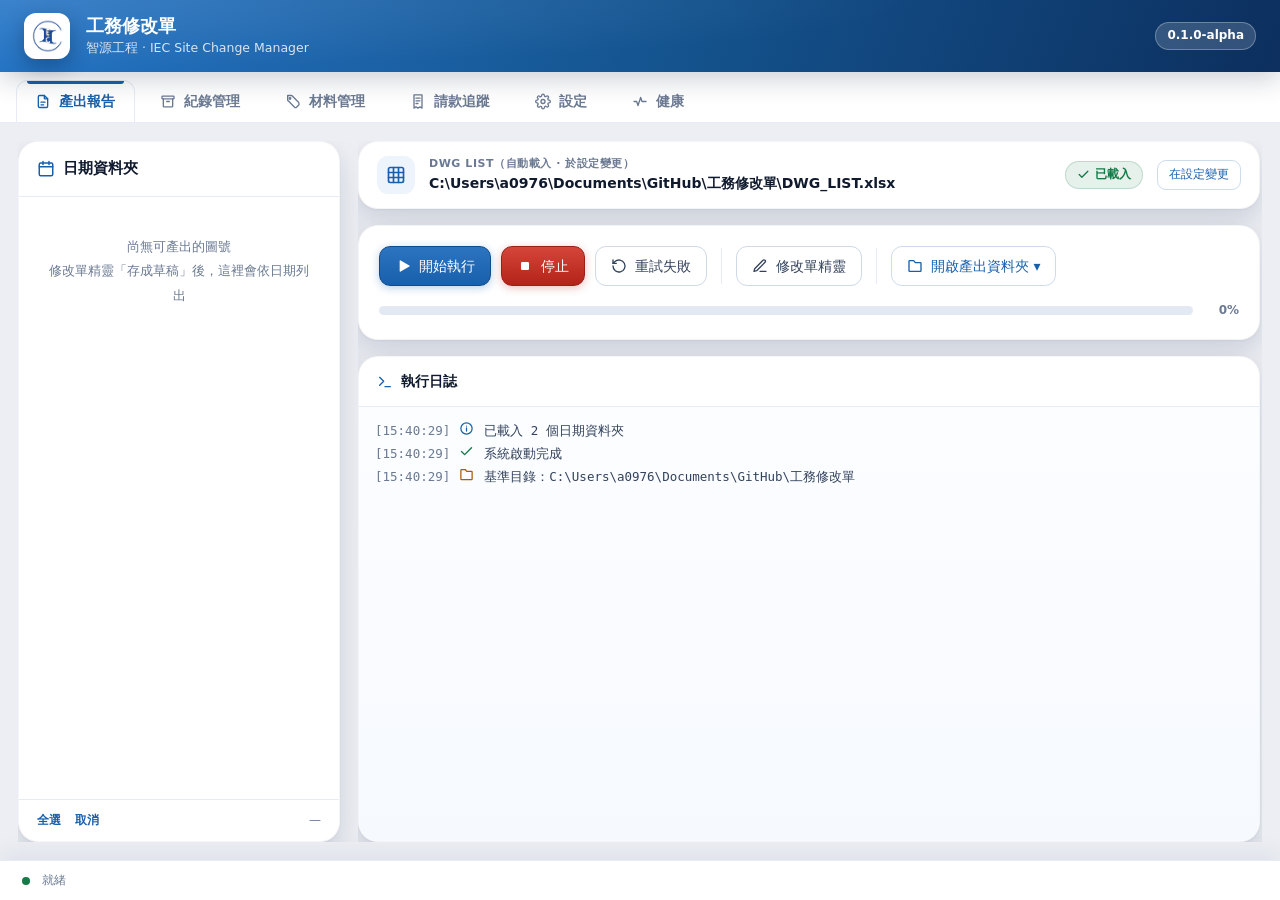
==== commit ca556741: "feat(main-gui): material views, source schema preview, records editing" ====
--- a/control/co_main_web/index.html
+++ b/control/co_main_web/index.html
@@ -32,7 +32,7 @@
       <svg viewBox="0 0 24 24" fill="none" stroke="currentColor" stroke-width="2" stroke-linecap="round" stroke-linejoin="round"><rect x="3" y="4" width="18" height="4" rx="1"/><path d="M5 8v11a1 1 0 0 0 1 1h12a1 1 0 0 0 1-1V8"/><path d="M10 12h4"/></svg>紀錄管理
     </button>
     <button class="tab" type="button" data-tab="material" onclick="showTab('material')">
-      <svg viewBox="0 0 24 24" fill="none" stroke="currentColor" stroke-width="2" stroke-linecap="round" stroke-linejoin="round"><path d="M20.59 13.41 11 3.83A2 2 0 0 0 9.59 3H4v5.59A2 2 0 0 0 4.83 11l9.58 9.59a2 2 0 0 0 2.83 0l3.35-3.35a2 2 0 0 0 0-2.83Z"/><circle cx="7.5" cy="7.5" r="1.2"/></svg>材料價目
+      <svg viewBox="0 0 24 24" fill="none" stroke="currentColor" stroke-width="2" stroke-linecap="round" stroke-linejoin="round"><path d="M20.59 13.41 11 3.83A2 2 0 0 0 9.59 3H4v5.59A2 2 0 0 0 4.83 11l9.58 9.59a2 2 0 0 0 2.83 0l3.35-3.35a2 2 0 0 0 0-2.83Z"/><circle cx="7.5" cy="7.5" r="1.2"/></svg>材料管理
     </button>
     <button class="tab" type="button" data-tab="billing" onclick="showTab('billing')">
       <svg viewBox="0 0 24 24" fill="none" stroke="currentColor" stroke-width="2" stroke-linecap="round" stroke-linejoin="round"><path d="M6 2h12v20l-3-2-3 2-3-2-3 2Z"/><path d="M9 7h6M9 11h6M9 15h3"/></svg>請款追蹤
@@ -157,7 +157,14 @@
         <div class="rec-main">
           <div class="sheet rec-list">
             <table>
-              <thead><tr><th class="rec-pick-cell"><label class="rec-output-check all" title="勾選目前列表"><input id="recOutputAll" type="checkbox" onchange="toggleVisibleRecordOutputs(this.checked)"><span></span></label></th><th>報告編號</th><th>日期</th><th>流水號</th><th>焊口</th><th>狀態</th></tr></thead>
+              <thead><tr>
+                <th class="rec-pick-cell"><label class="rec-output-check all" title="勾選目前列表"><input id="recOutputAll" type="checkbox" onchange="toggleVisibleRecordOutputs(this.checked)"><span></span></label></th>
+                <th><button class="rec-head-filter" data-rec-filter="id" type="button" onclick="openRecColumnFilter('id', this, event)">報告編號<span class="rec-head-cue">▼</span><span class="rec-head-count"></span></button></th>
+                <th><button class="rec-head-filter" data-rec-filter="date" type="button" onclick="openRecColumnFilter('date', this, event)">日期<span class="rec-head-cue">▼</span><span class="rec-head-count"></span></button></th>
+                <th><button class="rec-head-filter" data-rec-filter="series" type="button" onclick="openRecColumnFilter('series', this, event)">流水號<span class="rec-head-cue">▼</span><span class="rec-head-count"></span></button></th>
+                <th><button class="rec-head-filter" data-rec-filter="welds" type="button" onclick="openRecColumnFilter('welds', this, event)">焊口<span class="rec-head-cue">▼</span><span class="rec-head-count"></span></button></th>
+                <th><button class="rec-head-filter" data-rec-filter="status" type="button" onclick="openRecColumnFilter('status', this, event)">狀態<span class="rec-head-cue">▼</span><span class="rec-head-count"></span></button></th>
+              </tr></thead>
               <tbody id="recRows"><tr><td colspan="6" class="empty">尚無紀錄</td></tr></tbody>
             </table>
           </div>
@@ -176,6 +183,19 @@
             </div>
             <div class="rec-summary" id="recSummary"></div>
             <div class="rec-body" id="recBody"></div>
+          </div>
+        </div>
+
+        <div class="rec-filter-pop" id="recColumnFilterPop" onclick="event.stopPropagation()">
+          <div class="rec-filter-pop-head">
+            <strong id="recColumnFilterTitle">篩選</strong>
+            <button class="ghost xs" type="button" onclick="closeRecColumnFilter()">關閉</button>
+          </div>
+          <div class="rec-filter-pop-hint" id="recColumnFilterHint">全部值</div>
+          <div class="rec-filter-pop-body" id="recColumnFilterOptions"></div>
+          <div class="rec-filter-pop-foot">
+            <button class="ghost sm" type="button" onclick="clearRecColumnFilter()">清除篩選</button>
+            <button class="primary sm" type="button" onclick="closeRecColumnFilter()">完成</button>
           </div>
         </div>
 
@@ -287,9 +307,82 @@
     </section>
     <section class="page" id="tab-settings">
       <div class="settings-wrap2">
+        <div class="settings-hero">
+          <div class="settings-hero-main">
+            <span class="hero-icon"><svg viewBox="0 0 24 24" fill="none" stroke="currentColor" stroke-width="2" stroke-linecap="round" stroke-linejoin="round"><path d="M3 21h18"/><path d="M5 21V7l8-4v18"/><path d="M19 21V11l-6-4"/><path d="M9 9h1M9 13h1M9 17h1M15 13h1M15 17h1"/></svg></span>
+            <span class="hero-copy">
+              <span class="eyebrow">目前專案 <span class="help-tip" tabindex="0" data-tip="這個名稱會寫入業主資料包與 Excel 標題；一個工作區建議只服務一個工程案。">?</span></span>
+              <strong id="projectNameDisplay">尚未設定專案名稱</strong>
+              <span id="projectTitlePreview">報表標題：尚未設定</span>
+            </span>
+          </div>
+          <div class="settings-hero-edit">
+            <input class="set-input" id="projectNameInput" type="text" placeholder="例：HP6精濾區配管工事">
+            <button class="primary sm" type="button" onclick="saveProjectName()">儲存</button>
+          </div>
+        </div>
+
         <div class="set-section">
-          <div class="set-sec-head"><h3>產出選項</h3><span>程式預設值，通常不用動</span></div>
+          <div class="set-sec-head"><h3>資料來源</h3><span>修改單主要索引與自動帶入來源</span></div>
+          <div class="source-grid">
+            <div class="source-card">
+              <span class="ic"><svg viewBox="0 0 24 24" fill="none" stroke="currentColor" stroke-width="2" stroke-linecap="round" stroke-linejoin="round"><rect x="3" y="3" width="18" height="18" rx="2"/><path d="M3 9h18M3 15h18M9 3v18M15 3v18"/></svg></span>
+              <span class="source-body">
+                <span class="source-head"><span class="source-title"><strong>DWG LIST</strong><span class="help-tip" tabindex="0" data-tip="圖號清單。產出報告與紀錄管理會用流水號查日期、圖號、Line No. 與索引欄位。">?</span></span><span class="status-pill" id="setDwgStatus">未設定</span></span>
+                <p>產出報告與紀錄管理使用，依流水號帶出日期、圖號與索引資料。</p>
+                <code id="setDwgPath">尚未設定</code>
+                <span class="source-health" id="setDwgHealth">尚未檢查</span>
+              </span>
+              <span class="source-actions">
+                <button class="ghost sm" type="button" onclick="openSourceSchemaModal('dwg')">欄位</button>
+                <button class="ghost sm" type="button" onclick="pickPath('dwg')">更換</button>
+              </span>
+            </div>
+            <div class="source-card">
+              <span class="ic"><svg viewBox="0 0 24 24" fill="none" stroke="currentColor" stroke-width="2" stroke-linecap="round" stroke-linejoin="round"><path d="M4 4h16v16H4z"/><path d="M4 10h16M10 4v16"/><path d="M14 14h3M14 17h3"/></svg></span>
+              <span class="source-body">
+                <span class="source-head"><span class="source-title"><strong>焊口表</strong><span class="help-tip" tabindex="0" data-tip="焊口管制表。修改單精靈會從這裡查既有焊口，業主資料包也會抓尺寸、材質、厚度、DB數與預算編號。">?</span></span><span class="status-pill" id="setWeldStatus">未設定</span></span>
+                <p>修改單精靈與業主資料包使用，載入尺寸、材質、厚度、DB數與預算編號。</p>
+                <code id="setWeldPath">尚未設定</code>
+                <span class="source-health" id="setWeldHealth">尚未檢查</span>
+              </span>
+              <span class="source-actions">
+                <button class="ghost sm" type="button" onclick="openSourceSchemaModal('weld')">欄位</button>
+                <button class="ghost sm" type="button" onclick="pickPath('weld')">更換</button>
+              </span>
+            </div>
+            <div class="source-card">
+              <span class="ic"><svg viewBox="0 0 24 24" fill="none" stroke="currentColor" stroke-width="2" stroke-linecap="round" stroke-linejoin="round"><path d="M14 3v4a1 1 0 0 0 1 1h4"/><path d="M17 21H7a2 2 0 0 1-2-2V5a2 2 0 0 1 2-2h7l5 5v11a2 2 0 0 1-2 2Z"/><path d="M9 14h6M9 18h4"/></svg></span>
+              <span class="source-body">
+                <span class="source-head"><span class="source-title"><strong>流水號圖面資料夾</strong><span class="help-tip" tabindex="0" data-tip="放 ISO 單張 PDF 的資料夾。新修改單精靈可以依流水號自動找圖面，業主資料包也會附上相關圖說。">?</span></span><span class="status-pill" id="setDrawingPdfStatus">未設定</span></span>
+                <p>新修改單精靈使用，照片圖面步驟可依流水號自動帶入對應 PDF。</p>
+                <code id="setDrawingPdfPath">尚未設定</code>
+                <span class="source-health" id="setDrawingPdfHealth">尚未檢查</span>
+              </span>
+              <button class="ghost sm" type="button" onclick="pickPath('drawingpdf')">更換</button>
+            </div>
+          </div>
+        </div>
+
+        <div class="set-section">
+          <div class="set-sec-head"><h3>輸出位置</h3><span>資料包與舊版 PDF 的落點</span></div>
           <div class="set-grid">
+            <div class="set-card">
+              <span class="ic"><svg viewBox="0 0 24 24" fill="none" stroke="currentColor" stroke-width="2" stroke-linecap="round" stroke-linejoin="round"><path d="M4 20h16a1 1 0 0 0 1-1V8a1 1 0 0 0-1-1h-7.5L10 4H4a1 1 0 0 0-1 1v14a1 1 0 0 0 1 1Z"/></svg></span>
+              <span class="body"><span class="set-title"><strong>Output 資料夾</strong><span class="help-tip" tabindex="0" data-tip="輸出中心的主要落點，包含開發檢查包、業主資料包與暫存輸出。">?</span></span><span id="setOutPath">尚未設定</span><em>放置開發檢查包、業主資料包與暫存輸出。</em></span>
+              <span class="ctrl"><button class="ghost sm" type="button" onclick="pickPath('output')">更換</button></span>
+            </div>
+            <div class="set-card">
+              <span class="ic"><svg viewBox="0 0 24 24" fill="none" stroke="currentColor" stroke-width="2" stroke-linecap="round" stroke-linejoin="round"><path d="M14 3v4a1 1 0 0 0 1 1h4"/><path d="M17 21H7a2 2 0 0 1-2-2V5a2 2 0 0 1 2-2h7l5 5v11a2 2 0 0 1-2 2Z"/></svg></span>
+              <span class="body"><span class="set-title"><strong>PDF 資料夾</strong><span class="help-tip" tabindex="0" data-tip="舊版 PDF 輸出路徑；新版業主資料包主要走 Output 資料夾。">?</span></span><span id="setPdfPath">尚未設定</span><em>保留給既有 PDF 產出流程使用。</em></span>
+              <span class="ctrl"><button class="ghost sm" type="button" onclick="pickPath('pdf')">更換</button></span>
+            </div>
+          </div>
+        </div>
+
+        <details class="advanced-settings">
+          <summary>進階產出選項</summary>
+          <div class="set-grid compact-grid">
             <label class="set-card">
               <span class="ic"><svg viewBox="0 0 24 24" fill="none" stroke="currentColor" stroke-width="2" stroke-linecap="round" stroke-linejoin="round"><path d="M14 3v4a1 1 0 0 0 1 1h4"/><path d="M17 21H7a2 2 0 0 1-2-2V5a2 2 0 0 1 2-2h7l5 5v11a2 2 0 0 1-2 2Z"/><path d="M9 13h2M9 17h4"/></svg></span>
               <span class="body"><strong>匯出 PDF</strong><span>輸出時同時產生 PDF</span></span>
@@ -311,31 +404,17 @@
               <span class="ctrl"><span class="switch"><input type="checkbox"><span class="track"></span></span></span>
             </label>
           </div>
-        </div>
+        </details>
 
         <div class="set-section">
-          <div class="set-sec-head"><h3>路徑</h3><span>自動偵測，需要時覆蓋</span></div>
-          <div class="set-grid">
-            <div class="set-card">
-              <span class="ic"><svg viewBox="0 0 24 24" fill="none" stroke="currentColor" stroke-width="2" stroke-linecap="round" stroke-linejoin="round"><rect x="3" y="3" width="18" height="18" rx="2"/><path d="M3 9h18M3 15h18M9 3v18M15 3v18"/></svg></span>
-              <span class="body"><strong>DWG LIST</strong><span id="setDwgPath">尚未設定</span></span>
-              <span class="ctrl"><button class="ghost sm" type="button" onclick="pickPath('dwg')">更換</button></span>
-            </div>
-            <div class="set-card">
-              <span class="ic"><svg viewBox="0 0 24 24" fill="none" stroke="currentColor" stroke-width="2" stroke-linecap="round" stroke-linejoin="round"><path d="M4 4h16v16H4z"/><path d="M4 10h16M10 4v16"/><path d="M14 14h3M14 17h3"/></svg></span>
-              <span class="body"><strong>焊口表</strong><span id="setWeldPath">尚未設定</span></span>
-              <span class="ctrl"><button class="ghost sm" type="button" onclick="pickPath('weld')">更換</button></span>
-            </div>
-            <div class="set-card">
-              <span class="ic"><svg viewBox="0 0 24 24" fill="none" stroke="currentColor" stroke-width="2" stroke-linecap="round" stroke-linejoin="round"><path d="M4 20h16a1 1 0 0 0 1-1V8a1 1 0 0 0-1-1h-7.5L10 4H4a1 1 0 0 0-1 1v14a1 1 0 0 0 1 1Z"/></svg></span>
-              <span class="body"><strong>Output 資料夾</strong><span id="setOutPath">尚未設定</span></span>
-              <span class="ctrl"><button class="ghost sm" type="button" onclick="pickPath('output')">更換</button></span>
-            </div>
-            <div class="set-card">
-              <span class="ic"><svg viewBox="0 0 24 24" fill="none" stroke="currentColor" stroke-width="2" stroke-linecap="round" stroke-linejoin="round"><path d="M14 3v4a1 1 0 0 0 1 1h4"/><path d="M17 21H7a2 2 0 0 1-2-2V5a2 2 0 0 1 2-2h7l5 5v11a2 2 0 0 1-2 2Z"/></svg></span>
-              <span class="body"><strong>PDF 資料夾</strong><span id="setPdfPath">尚未設定</span></span>
-              <span class="ctrl"><button class="ghost sm" type="button" onclick="pickPath('pdf')">更換</button></span>
-            </div>
+          <div class="set-sec-head"><h3>用途對照</h3><span>資料來源與功能配對</span></div>
+          <div class="setting-map">
+            <div class="setting-map-row"><strong>目前專案名稱</strong><span>業主資料包、Excel 標題</span><em>作為資料索引、焊口統計與用料統計的正式工程名稱</em></div>
+            <div class="setting-map-row"><strong>DWG LIST</strong><span>產出報告、紀錄管理</span><em>依流水號帶出圖號、日期與報告索引資料</em></div>
+            <div class="setting-map-row"><strong>焊口表</strong><span>修改單精靈、紀錄管理、業主資料包</span><em>載入既有焊口、尺寸、材質、厚度、DB數與預算編號</em></div>
+            <div class="setting-map-row"><strong>流水號圖面資料夾</strong><span>新修改單精靈</span><em>在照片圖面步驟自動帶入相同流水號的 PDF</em></div>
+            <div class="setting-map-row"><strong>Output 資料夾</strong><span>產出報告、輸出中心</span><em>放置開發檢查包、業主資料包與暫存輸出</em></div>
+            <div class="setting-map-row"><strong>PDF 資料夾</strong><span>舊版 PDF 輸出</span><em>保留給既有 PDF 產出流程使用</em></div>
           </div>
         </div>
       </div>
@@ -375,7 +454,7 @@
             <tbody id="hIssues">
               <tr><td>啟動守門</td><td><span class="lvl warning">提醒</span></td><td>缺少輸出資料夾</td><td>output/ 不存在，將於按下「修復」時自動建立</td><td><code>output</code></td></tr>
               <tr><td>資料稽核</td><td><span class="lvl warning">提醒</span></td><td>孤兒附件</td><td>attachments 有 1 個資料夾找不到對應記錄</td><td><code>100_20260301_03</code></td></tr>
-              <tr><td>資料稽核</td><td><span class="lvl info">資訊</span></td><td>未定價材料</td><td>材料價目有 2 筆未定價（閘閥 / 球閥）</td><td><code>GV-2-304</code></td></tr>
+              <tr><td>資料稽核</td><td><span class="lvl info">資訊</span></td><td>材料待確認</td><td>材料庫有 2 筆品項待確認（閘閥 / 球閥）</td><td><code>GV-2-304</code></td></tr>
             </tbody>
           </table>
         </div>
@@ -441,6 +520,45 @@
   </div>
 </div>
 
+<div class="modal" id="sourceSchemaModal" onclick="if(event.target===this)closeSourceSchemaModal()">
+  <div class="modal-dialog source-schema-dialog">
+    <div class="modal-head">
+      <strong id="sourceSchemaTitle">來源格式設定</strong>
+      <button class="sm" type="button" onclick="closeSourceSchemaModal()">關閉</button>
+    </div>
+    <div class="modal-body">
+      <div class="schema-detected" id="sourceSchemaDetected">尚未偵測</div>
+      <div class="schema-role-help" id="sourceSchemaRoleHelp"></div>
+      <div class="schema-excel-preview" id="sourceSchemaPreview">
+        <div class="schema-preview-empty">正在讀取 Excel 預覽…</div>
+      </div>
+      <details class="schema-manual">
+        <summary>手動輸入欄位名稱</summary>
+      <div class="schema-form">
+        <label>
+          <span>Sheet name</span>
+          <input class="set-input" id="schemaSheetName" type="text" placeholder="例：DRAWING LIST">
+        </label>
+        <label>
+          <span>流水號欄位</span>
+          <input class="set-input" id="schemaSerialColumn" type="text" placeholder="例：NO / 流水號">
+        </label>
+        <label id="schemaWeldNoRow">
+          <span>焊口編號欄位</span>
+          <input class="set-input" id="schemaWeldNoColumn" type="text" placeholder="例：焊口編號 / 銲口編號">
+        </label>
+      </div>
+      </details>
+    </div>
+    <div class="modal-foot">
+      <button class="sm" type="button" onclick="applyDetectedSourceSchema()">套用自動辨識</button>
+      <span class="grow"></span>
+      <button class="sm" type="button" onclick="closeSourceSchemaModal()">取消</button>
+      <button class="primary sm" type="button" onclick="saveSourceSchema()">儲存格式</button>
+    </div>
+  </div>
+</div>
+
 <div class="modal" id="regModal" onclick="if(event.target===this)closeRegModal()">
   <div class="modal-dialog reg-dialog">
     <div class="modal-head">
@@ -457,9 +575,13 @@
           <span class="grow"></span>
           <input id="regSearch" placeholder="搜尋 尺寸 / 材質…" oninput="REG_LIMIT=MATERIAL_PAGE_SIZE;regRenderList()">
           <select id="regType" onchange="REG_LIMIT=MATERIAL_PAGE_SIZE;regRefreshFiltersForType();regRenderList()"></select>
-          <select id="regSize" onchange="REG_LIMIT=MATERIAL_PAGE_SIZE;regRenderList()"></select>
+          <select id="regSize1" onchange="REG_LIMIT=MATERIAL_PAGE_SIZE;regRenderList()"></select>
+          <select id="regSize2" onchange="REG_LIMIT=MATERIAL_PAGE_SIZE;regRenderList()"></select>
+          <select id="regSch" onchange="REG_LIMIT=MATERIAL_PAGE_SIZE;regRenderList()"></select>
           <select id="regMat" onchange="REG_LIMIT=MATERIAL_PAGE_SIZE;regRenderList()"></select>
+          <button class="primary sm" type="button" onclick="regBuildCurrentSpec()">建立到本案</button>
         </div>
+        <div id="regBuildStatus" class="reg-build-status"></div>
         <div id="regList" class="reg-list"></div>
       </div>
     </div>
@@ -656,6 +778,9 @@
 let recSub = 'welds';
 const recordOutputSelection = new Set();
 let visibleRecordIndexes = [];
+const REC_FILTER_LABELS = { id:'報告編號', date:'日期', series:'流水號', welds:'焊口', status:'狀態' };
+const recColumnExcludes = { id:new Set(), date:new Set(), series:new Set(), welds:new Set(), status:new Set() };
+let recColumnFilterField = '';
 function recordOutputKey(r){ return String(r?.id || r?.folder || `${r?.date || ''}|${r?.series || ''}`); }
 function recDateShort(value){
   const text = String(value || '').trim();
@@ -663,6 +788,114 @@
   if(digits.length >= 8){ return `${digits.slice(4,6)}/${digits.slice(6,8)}`; }
   if(text.length >= 5){ return text.slice(5); }
   return text;
+}
+function recFieldValue(r, field){
+  const sm = statusMeta[r?.status] || statusMeta.pending;
+  if(field === 'id'){ return String(r?.id || ''); }
+  if(field === 'date'){ return recDateShort(r?.date || ''); }
+  if(field === 'series'){ return String(r?.series || ''); }
+  if(field === 'welds'){ return `${(r?.welds || []).length} 口`; }
+  if(field === 'status'){ return sm.label; }
+  return '';
+}
+function recBasePass(r, query, statusFilter){
+  if(query && !`${r.id} ${r.series} ${r.reason}`.toLowerCase().includes(query)){ return false; }
+  const sm = statusMeta[r.status] || statusMeta.pending;
+  if(statusFilter && statusFilter !== '全部狀態' && sm.label !== statusFilter){ return false; }
+  return true;
+}
+function recPassColumnFilters(r, skipField=''){
+  return Object.keys(recColumnExcludes).every(field=>{
+    if(field === skipField){ return true; }
+    const excluded = recColumnExcludes[field];
+    return !excluded || !excluded.has(recFieldValue(r, field));
+  });
+}
+function recHasColumnFilters(){
+  return Object.values(recColumnExcludes).some(set=>set.size > 0);
+}
+function recColumnValues(field){
+  const q = (document.getElementById('recSearch')?.value || '').toLowerCase().trim();
+  const fs = document.getElementById('recStatus')?.value || '';
+  const counts = new Map();
+  records.forEach(r=>{
+    if(!recBasePass(r, q, fs) || !recPassColumnFilters(r, field)){ return; }
+    const value = recFieldValue(r, field);
+    counts.set(value, (counts.get(value) || 0) + 1);
+  });
+  return Array.from(counts, ([value, count])=>({ value, count }))
+    .sort((a,b)=>String(a.value).localeCompare(String(b.value), 'zh-Hant', { numeric:true }));
+}
+function updateRecHeaderFilters(){
+  document.querySelectorAll('.rec-head-filter').forEach(btn=>{
+    const field = btn.dataset.recFilter;
+    const on = !!(field && recColumnExcludes[field] && recColumnExcludes[field].size);
+    btn.classList.toggle('is-filtered', on);
+    const count = btn.querySelector('.rec-head-count');
+    if(count){ count.textContent = on ? '篩' : ''; }
+  });
+}
+function renderRecColumnFilterOptions(){
+  const field = recColumnFilterField;
+  const options = document.getElementById('recColumnFilterOptions');
+  const hint = document.getElementById('recColumnFilterHint');
+  if(!field || !options || !hint){ return; }
+  const values = recColumnValues(field);
+  const excluded = recColumnExcludes[field];
+  options.innerHTML = '';
+  const shown = values.filter(item=>!excluded.has(item.value)).length;
+  hint.textContent = values.length ? `顯示 ${shown} / ${values.length} 種值` : '目前沒有可篩選的值';
+  if(!values.length){
+    options.innerHTML = '<div class="rec-filter-empty">沒有符合目前條件的選項</div>';
+    return;
+  }
+  values.forEach(item=>{
+    const row = document.createElement('label');
+    row.className = 'rec-filter-option';
+    const box = document.createElement('input');
+    box.type = 'checkbox';
+    box.checked = !excluded.has(item.value);
+    box.addEventListener('change', ()=>toggleRecColumnFilterValue(field, item.value, box.checked));
+    const text = document.createElement('span');
+    text.textContent = item.value || '（空白）';
+    const count = document.createElement('em');
+    count.textContent = item.count;
+    row.append(box, text, count);
+    options.appendChild(row);
+  });
+}
+function openRecColumnFilter(field, btn, ev){
+  ev?.stopPropagation();
+  recColumnFilterField = field;
+  const pop = document.getElementById('recColumnFilterPop');
+  const title = document.getElementById('recColumnFilterTitle');
+  if(!pop || !btn){ return; }
+  if(title){ title.textContent = `${REC_FILTER_LABELS[field] || '欄位'}篩選`; }
+  renderRecColumnFilterOptions();
+  const rect = btn.getBoundingClientRect();
+  const width = 282;
+  const left = Math.max(12, Math.min(rect.left, window.innerWidth - width - 12));
+  const top = Math.max(12, Math.min(rect.bottom + 8, window.innerHeight - 380));
+  pop.style.left = `${left}px`;
+  pop.style.top = `${top}px`;
+  pop.classList.add('open');
+}
+function closeRecColumnFilter(){
+  document.getElementById('recColumnFilterPop')?.classList.remove('open');
+}
+function toggleRecColumnFilterValue(field, value, checked){
+  const excluded = recColumnExcludes[field];
+  if(!excluded){ return; }
+  if(checked){ excluded.delete(value); }
+  else{ excluded.add(value); }
+  renderRecords();
+  renderRecColumnFilterOptions();
+}
+function clearRecColumnFilter(){
+  const field = recColumnFilterField;
+  if(field && recColumnExcludes[field]){ recColumnExcludes[field].clear(); }
+  renderRecords();
+  renderRecColumnFilterOptions();
 }
 function recordToOutputItem(r){
   return {
@@ -718,9 +951,9 @@
   let shown = 0;
   visibleRecordIndexes = [];
   records.forEach((r,i)=>{
-    if(q && !`${r.id} ${r.series} ${r.reason}`.toLowerCase().includes(q)){ return; }
     const sm = statusMeta[r.status] || statusMeta.pending;
-    if(fs && fs!=='全部狀態' && sm.label!==fs){ return; }
+    if(!recBasePass(r, q, fs)){ return; }
+    if(!recPassColumnFilters(r)){ return; }
     shown++;
     visibleRecordIndexes.push(i);
     const bad = recordBad(r);
@@ -733,10 +966,14 @@
     body.appendChild(tr);
   });
   if(shown===0){
-    const searching = !!(q || (fs && fs!=='全部狀態'));
+    const searching = !!(q || (fs && fs!=='全部狀態') || recHasColumnFilters());
     body.innerHTML = `<tr><td colspan="6" class="empty">${emptyBlock(searching?'查無符合的紀錄':'尚無紀錄', searching?'illus-search-empty.png':'illus-empty.png')}</td></tr>`;
   }
-  document.getElementById('recCount').textContent = `共 ${records.length} 筆`;
+  const countEl = document.getElementById('recCount');
+  if(countEl){
+    countEl.textContent = shown === records.length ? `共 ${records.length} 筆` : `共 ${records.length} 筆，顯示 ${shown} 筆`;
+  }
+  updateRecHeaderFilters();
   updateRecordOutputSummary();
 }
 function metric(k,v){ return `<div class="metric"><span class="k">${k}</span><span class="v">${v}</span></div>`; }
@@ -772,13 +1009,32 @@
 }
 function money(n){ return n ? 'NT$ ' + Number(n).toLocaleString() : '—'; }
 function esc(v){ return String(v ?? '').replace(/&/g,'&amp;').replace(/"/g,'&quot;').replace(/</g,'&lt;'); }
+const MATERIAL_FAMILY_LABELS = {
+  '通用白鐵': '白鐵系（需指定 304 / 304L / 316 / 316L / 321）',
+  '白鐵系': '白鐵系（需指定 304 / 304L / 316 / 316L / 321）',
+  '通用黑鐵': '黑鐵系（CS / A36 / A106 / A53 / A105）',
+  '黑鐵系': '黑鐵系（CS / A36 / A106 / A53 / A105）',
+  '鍍鋅': '鍍鋅系',
+  '鍍鋅系': '鍍鋅系'
+};
+function materialLabel(v){
+  const key = String(v ?? '').trim();
+  return MATERIAL_FAMILY_LABELS[key] || key;
+}
+function materialCellLabel(v){
+  const key = String(v ?? '').trim();
+  if(key === '通用白鐵' || key === '白鐵系'){ return '白鐵系（需指定）'; }
+  if(key === '通用黑鐵' || key === '黑鐵系'){ return '黑鐵系（需指定）'; }
+  if(key === '鍍鋅' || key === '鍍鋅系'){ return '鍍鋅系'; }
+  return key;
+}
 function emptyBlock(msg, illus){
   return (illus ? `<img class="empty-illus" src="img/${illus}" alt="" onerror="this.remove()">` : '') + `<div>${msg}</div>`;
 }
 const OPT = {
   mark: ['重焊','新焊'],
   size: ['1/2"','3/4"','1"','1.5"','2"','2.5"','3"','4"','6"','8"','2"x1"','3"x2"','4"x3"'],
-  mat:  ['SUS304','SUS316','SUS316L','A106-B','CS','PTFE'],
+  mat:  ['SUS304','SUS304L','SUS316','SUS316L','SUS321','A106-B','CS','PTFE'],
   sch:  ['SCH10','SCH20','SCH40','SCH80','SCH160','150#','300#'],
   part: ['90° 彎頭','45° 彎頭','同心異徑','偏心異徑','法蘭','墊片','直管','三通','閘閥','球閥']
 };
@@ -814,7 +1070,7 @@
   return `<td class="cell num"><input class="edit${valid(value)?'':' bad'}" value="${esc(value)}" oninput="editCell('${kind}',${i},'${field}',this.value,this)"></td>`;
 }
 function cellRO(content){
-  return `<td class="cell ro" title="由中央（材料價目 / 係數表）帶入，不在此修改">${content}</td>`;
+  return `<td class="cell ro" title="由中央（材料庫 / 係數表）帶入，不在此修改">${content}</td>`;
 }
 function delCell(kind,i){
   return `<td class="rowdel"><button type="button" class="xbtn" title="刪除此列" onclick="delRow('${kind}',${i})">×</button></td>`;
@@ -900,7 +1156,7 @@
     + cellPartSelect(i,m)
     + (m.id ? cellRO(esc(m.size)) : cellSelect('mat',i,'size',m.size,'size'))
     + (m.id ? cellRO(esc(m.sch)) : cellSelect('mat',i,'sch',m.sch,'sch'))
-    + (m.id ? cellRO(esc(m.mat)) : cellSelect('mat',i,'mat',m.mat,'mat'))
+    + (m.id ? cellRO(esc(materialCellLabel(m.mat))) : cellSelect('mat',i,'mat',m.mat,'mat'))
     + cellNum('mat',i,'qty',m.qty,qtyValid)
     + cellRO(esc(m.unit || ''))
     + delCell('mat',i)
@@ -933,7 +1189,7 @@
   const parts = projectPartsForEdit();
   const box = document.getElementById('matPickStep1');
   if(!parts.length){
-    box.innerHTML = `<div class="empty" style="grid-column:1/-1;padding:24px">本案配件尚未登記。可先到「材料價目」用「＋ 登記材料」建立本案配件，或用下方「管架編碼展開」帶入需求材料。</div>`;
+    box.innerHTML = `<div class="empty" style="grid-column:1/-1;padding:24px">本案配件尚未登記。可先到「材料管理」用「＋ 登記材料」建立本案配件，或用下方「管架編碼展開」帶入需求材料。</div>`;
     return;
   }
   const cnt={};
@@ -955,7 +1211,7 @@
   const typeValue=document.getElementById('matPickType')?.value || ALL_TYPE_LABEL;
   const scoped=itemsBySelectedType(items, typeValue);
   fillSelectValues('matPickSize','全部尺寸',scoped.map(p=>p.size), '', false);
-  fillSelectValues('matPickMat','全部材質',scoped.map(p=>p.mat), '', false);
+  fillSelectValues('matPickMat','全部材質',scoped.map(p=>p.mat), '', false, materialLabel);
 }
 function matPickRenderList(){
   const q=(document.getElementById('matPickSearch').value||'').toLowerCase().trim();
@@ -972,7 +1228,7 @@
   });
   document.getElementById('matPickList').innerHTML = items.map(p=>{
     const selected = records[recSel]?.mats?.[MAT_PICK_ROW]?.id && String(records[recSel].mats[MAT_PICK_ROW].id)===String(p.id);
-    return `<button type="button" class="reg-item matpick-item${selected?' on':''}" onclick="matPickApply('${esc(String(p.id))}')"><img src="img/parts/${materialIcon(p)}.png" alt="" onerror="this.style.display='none'"><span class="reg-item-nm">${esc(p.part)}</span><span class="reg-item-meta">${esc(p.id)} · ${esc(p.size||'')}${p.sch?' · '+esc(p.sch):''}${p.mat?' · '+esc(p.mat):''}</span><span class="reg-item-src">${esc(p.unit||'')}</span></button>`;
+    return `<button type="button" class="reg-item matpick-item${selected?' on':''}" onclick="matPickApply('${esc(String(p.id))}')"><img src="img/parts/${materialIcon(p)}.png" alt="" onerror="this.style.display='none'"><span class="reg-item-nm">${esc(p.part)}</span><span class="reg-item-meta">${esc(p.id)} · ${esc(p.size||'')}${p.sch?' · '+esc(p.sch):''}${p.mat?' · '+esc(materialCellLabel(p.mat)):''}</span><span class="reg-item-src">${esc(p.unit||'')}</span></button>`;
   }).join('') || `<div class="empty" style="padding:24px">此類查無符合</div>`;
 }
 function matPickApply(id){
@@ -1081,16 +1337,9 @@
   supportBomStatus('正在寫入本案配件...', '');
   try{
     await mainApiCall('upsert_project_parts', mats);
-    const pr = await mainApiCall('pricebook');
-    if(Array.isArray(pr)){
-      PRICE.length=0;
-      pr.forEach(p=>PRICE.push(p));
-      mergePricebookOptions();
-    }
     const parts = await mainApiCall('project_parts');
-    REGISTERED.clear();
-    (parts.registered||[]).forEach(x=>REGISTERED.add(String(x)));
-    touchRegisterCache();
+    applyProjectPartsPayload(parts);
+    mergePricebookOptions();
     pbFillFilters();
   }catch(err){
     if(btn){ btn.disabled = false; }
@@ -1347,6 +1596,9 @@
 
 /* ── 接後端：pywebview 就緒時用真資料覆蓋假資料 ── */
 let mainApi = null;
+let APP_SETTINGS = {};
+let SOURCE_SCHEMA_KIND = '';
+let SOURCE_SCHEMA_PREVIEW = null;
 function mergePricebookOptions(){
   invalidateMaterialCache();
   ['part','size','sch','mat','cat','unit','src'].forEach(f=>{
@@ -1365,8 +1617,11 @@
     if(!f || !f.ok || !f.data || !f.data.path){ return; }
     const r = await mainApi.import_material_excel(f.data.path);
     if(r && r.ok){
-      const pr = await mainApi.pricebook();
-      if(pr && pr.ok){ PRICE.length=0; pr.data.forEach(p=>PRICE.push(p)); mergePricebookOptions(); pbFillFilters(); renderPricebook(); }
+      if(!(await refreshCatalogSummary())){
+        const pr = await mainApi.pricebook();
+        if(pr && pr.ok){ setPriceRows(pr.data || []); }
+      }
+      mergePricebookOptions(); pbFillFilters(); renderPricebook();
       toast(`已併入 ${r.data.added} 筆新品項（總庫共 ${r.data.total}）`, 'ok');
     } else {
       toast('匯入失敗：' + ((r && r.error) || '格式不符'), 'err');
@@ -1409,14 +1664,283 @@
 async function loadFromBackend(){
   const got = [];
   try{ const r = await mainApi.material_taxonomy(); if(r && r.ok && r.data){ applyMaterialTaxonomy(r.data); got.push('材料規則'); } }catch(e){}
-  try{ const r = await mainApi.pricebook(); if(r && r.ok && Array.isArray(r.data)){ PRICE.length=0; r.data.forEach(p=>PRICE.push(p)); mergePricebookOptions(); pbFillFilters(); renderPricebook(); if(r.data.length) got.push('總庫 '+r.data.length); } }catch(e){}
-  try{ const r = await mainApi.project_parts(); if(r && r.ok && r.data){ REGISTERED.clear(); (r.data.registered||[]).forEach(x=>REGISTERED.add(String(x))); touchRegisterCache(); pbFillFilters(); renderPricebook(); if(REGISTERED.size) got.push('本案配件 '+REGISTERED.size); } }catch(e){}
+  try{
+    const lazy = await refreshCatalogSummary();
+    if(lazy){ got.push('規則總庫 '+catalogTotal()); }
+    else {
+      const r = await mainApi.pricebook();
+      if(r && r.ok && Array.isArray(r.data)){ setPriceRows(r.data); if(r.data.length) got.push('總庫 '+r.data.length); }
+    }
+    mergePricebookOptions(); pbFillFilters(); renderPricebook();
+  }catch(e){}
+  try{ const r = await mainApi.project_parts(); if(r && r.ok && r.data){ applyProjectPartsPayload(r.data); pbFillFilters(); renderPricebook(); if(REGISTERED.size) got.push('本案配件 '+REGISTERED.size); } }catch(e){}
   try{ const r = await mainApi.dates(); if(r && r.ok && Array.isArray(r.data)){ dateFolders.length=0; r.data.forEach(d=>dateFolders.push(d)); renderDates(); if(r.data.length) got.push('日期 '+r.data.length); } }catch(e){}
   try{ const r = await mainApi.records(); if(r && r.ok && Array.isArray(r.data)){ records.length=0; r.data.forEach(x=>records.push(x)); recSel=0; renderRecords(); renderRecDetail(); } }catch(e){}
   try{ const r = await mainApi.billing(); if(r && r.ok && r.data){ BILL.length=0; (r.data.rows||[]).forEach(x=>BILL.push(x)); if(Array.isArray(r.data.batches)){ BATCHES.length=0; r.data.batches.forEach(x=>BATCHES.push(x)); } renderBilling(); } }catch(e){}
   try{ const r = await mainApi.health(); if(r && r.ok && r.data){ renderHealth(r.data); } }catch(e){}
-  try{ const r = await mainApi.app_settings(); if(r && r.ok && r.data){ const d=r.data, set=(id,v)=>{const el=document.getElementById(id); if(el&&v){ el.textContent=v; }}; set('setDwgPath',d.dwg_list); set('setWeldPath',d.weld_control_table); set('setOutPath',d.output_dir); set('setPdfPath',d.pdf_dir); } }catch(e){}
+  try{ const r = await mainApi.app_settings(); if(r && r.ok && r.data){ renderAppSettings(r.data); } }catch(e){}
   toast('已連線後端' + (got.length ? '：'+got.join('、') : ''), 'ok');
+}
+function setSettingStatus(id, value, info){
+  const el=document.getElementById(id);
+  if(!el){ return; }
+  const state = info && info.state ? String(info.state) : (!!String(value||'').trim() ? 'ok' : 'err');
+  el.textContent = info && info.label ? info.label : (state==='ok' ? '已設定' : '未設定');
+  el.classList.toggle('ok', state==='ok');
+  el.classList.toggle('warn', state==='warn');
+  el.classList.toggle('err', state!=='ok' && state!=='warn');
+}
+function setSourceHealth(kind, path, info){
+  const ids = {
+    dwg:['setDwgStatus','setDwgHealth'],
+    weld:['setWeldStatus','setWeldHealth'],
+    drawingpdf:['setDrawingPdfStatus','setDrawingPdfHealth'],
+  }[kind];
+  if(!ids){ return; }
+  setSettingStatus(ids[0], path, info);
+  const meta=document.getElementById(ids[1]);
+  if(meta){
+    const summary = info && info.summary ? info.summary : (path ? '尚未檢查' : '尚未設定路徑');
+    const msg = info && info.message ? ` · ${info.message}` : '';
+    meta.textContent = summary + msg;
+  }
+}
+function renderAppSettings(d){
+  APP_SETTINGS = d || {};
+  const set=(id,v)=>{const el=document.getElementById(id); if(el){ el.textContent=v || '尚未設定'; }};
+  set('setDwgPath',d.dwg_list);
+  set('setWeldPath',d.weld_control_table);
+  set('setDrawingPdfPath',d.prefab_drawing_dir);
+  set('setOutPath',d.output_dir);
+  set('setPdfPath',d.pdf_dir);
+  const h = d.source_health || {};
+  setSourceHealth('dwg', d.dwg_list, h.dwg);
+  setSourceHealth('weld', d.weld_control_table, h.weld);
+  setSourceHealth('drawingpdf', d.prefab_drawing_dir, h.drawingpdf);
+  const input=document.getElementById('projectNameInput');
+  if(input){ input.value = d.project_name || ''; }
+  updateProjectTitlePreview(d.project_name || '');
+}
+function updateProjectTitlePreview(name){
+  const el=document.getElementById('projectTitlePreview');
+  const text=String(name||'').trim();
+  if(el){ el.textContent = text ? `報表標題：${text}-工務修改確認單` : '報表標題：尚未設定'; }
+  const title=document.getElementById('projectNameDisplay');
+  if(title){ title.textContent = text || '尚未設定專案名稱'; }
+}
+const projectNameInputEl=document.getElementById('projectNameInput');
+if(projectNameInputEl){ projectNameInputEl.addEventListener('input', e=>updateProjectTitlePreview(e.target.value)); }
+function sourceSchemaLabel(kind){
+  return kind === 'weld' ? '焊口表' : 'DWG LIST';
+}
+function fieldActualByExpected(info, expected){
+  const fields = (info && Array.isArray(info.fields)) ? info.fields : [];
+  const hit = fields.find(f => String(f.expected||'') === expected);
+  return hit ? String(hit.actual || hit.alias || '') : '';
+}
+function detectedSourceSchema(kind){
+  const h = (APP_SETTINGS.source_health || {})[kind] || {};
+  const fields = Array.isArray(h.fields) ? h.fields : [];
+  if(kind === 'weld'){
+    return {
+      sheet_name: h.sheet || '',
+      serial_column: (fields[0] && String(fields[0].actual || fields[0].alias || '')) || fieldActualByExpected(h, '流水號'),
+      weld_no_column: (fields[1] && String(fields[1].actual || fields[1].alias || '')) || fieldActualByExpected(h, '焊口編號'),
+    };
+  }
+  return {
+    sheet_name: h.sheet || '',
+    serial_column: (fields[0] && String(fields[0].actual || fields[0].alias || '')) || fieldActualByExpected(h, 'NO'),
+  };
+}
+function currentSourceSchema(kind){
+  return ((APP_SETTINGS.source_schema || {})[kind]) || {};
+}
+function sourceSchemaRoles(kind){
+  if(kind === 'weld'){
+    return [
+      {key:'serial_column', label:'流水號', note:'這欄用來把焊口表資料掛到同一張修改單 / ISO 流編。'},
+      {key:'weld_no_column', label:'焊口編號', note:'這欄會進焊口摘要、焊口統計與業主資料包。'},
+    ];
+  }
+  return [
+    {key:'serial_column', label:'流水號', note:'這欄用來從 DWG LIST 找日期、圖號、Line No. 與圖面索引。'},
+  ];
+}
+function sourceSchemaInputId(roleKey){
+  return roleKey === 'weld_no_column' ? 'schemaWeldNoColumn' : 'schemaSerialColumn';
+}
+function sourceSchemaRoleValue(roleKey){
+  const el = document.getElementById(sourceSchemaInputId(roleKey));
+  return String(el?.value || '').trim();
+}
+function sourceSchemaSetRole(roleKey, headerText){
+  const text = String(headerText || '').trim();
+  if(!text){ toast('這欄沒有表頭文字，不能作為欄位名稱','warn'); return; }
+  const el = document.getElementById(sourceSchemaInputId(roleKey));
+  if(el){ el.value = text; }
+  renderSourceSchemaPreview(SOURCE_SCHEMA_PREVIEW);
+}
+function renderSourceSchemaRoleHelp(kind){
+  const box = document.getElementById('sourceSchemaRoleHelp');
+  if(!box){ return; }
+  const roles = sourceSchemaRoles(kind);
+  box.innerHTML = roles.map(role=>`
+    <div class="schema-role-card">
+      <strong>${esc(role.label)}</strong>
+      <span>${esc(role.note)}</span>
+    </div>`).join('');
+}
+function schemaDetectedText(kind){
+  const h = (APP_SETTINGS.source_health || {})[kind] || {};
+  if(!h || !h.sheet){ return '尚未偵測到可套用的格式。'; }
+  const parts = [`偵測：${h.sheet}`, h.header_row ? `第 ${h.header_row} 列表頭` : '', h.summary || ''].filter(Boolean);
+  const fields = (h.fields || []).map(f=>`${esc(f.expected)} → ${esc(f.actual)}`).join('，');
+  return parts.join(' · ') + (fields ? `<br>欄位：${fields}` : '');
+}
+function renderSourceSchemaPreview(data){
+  const box = document.getElementById('sourceSchemaPreview');
+  if(!box){ return; }
+  if(!data){
+    box.innerHTML = '<div class="schema-preview-empty">正在讀取 Excel 預覽…</div>';
+    return;
+  }
+  if(data.error){
+    box.innerHTML = `<div class="schema-preview-empty warn">${esc(data.error)}</div>`;
+    return;
+  }
+  const roles = sourceSchemaRoles(SOURCE_SCHEMA_KIND);
+  box.innerHTML = '';
+  const meta = document.createElement('div');
+  meta.className = 'schema-preview-meta';
+  meta.innerHTML = `<strong>${esc(data.sheet || '未知工作表')}</strong><span>第 ${esc(data.header_row || 1)} 列視為表頭 · 顯示前 ${(data.rows || []).length} 列 / ${(data.columns || []).length} 欄</span>`;
+  box.appendChild(meta);
+  const wrap = document.createElement('div');
+  wrap.className = 'schema-grid-wrap';
+  const table = document.createElement('table');
+  table.className = 'schema-grid';
+  const thead = document.createElement('thead');
+  const headRow = document.createElement('tr');
+  const corner = document.createElement('th');
+  corner.className = 'schema-row-no';
+  corner.textContent = '#';
+  headRow.appendChild(corner);
+  (data.columns || []).forEach(col=>{
+    const th = document.createElement('th');
+    th.className = 'schema-col';
+    const title = document.createElement('div');
+    title.className = 'schema-col-title';
+    title.innerHTML = `<b>${esc(col.letter || col.index)}</b><span>${esc(col.header || '（空白）')}</span>`;
+    const checks = document.createElement('div');
+    checks.className = 'schema-col-checks';
+    roles.forEach(role=>{
+      const label = document.createElement('label');
+      const input = document.createElement('input');
+      input.type = 'checkbox';
+      input.checked = !!col.header && sourceSchemaRoleValue(role.key) === String(col.header).trim();
+      input.addEventListener('change', e=>{
+        e.preventDefault();
+        sourceSchemaSetRole(role.key, col.header || '');
+      });
+      label.appendChild(input);
+      label.append(document.createTextNode(role.label));
+      checks.appendChild(label);
+    });
+    th.append(title, checks);
+    headRow.appendChild(th);
+  });
+  thead.appendChild(headRow);
+  const tbody = document.createElement('tbody');
+  (data.rows || []).forEach(row=>{
+    const tr = document.createElement('tr');
+    if(row.is_header){ tr.className = 'is-header'; }
+    const rn = document.createElement('th');
+    rn.className = 'schema-row-no';
+    rn.textContent = row.number;
+    tr.appendChild(rn);
+    (row.cells || []).forEach(cell=>{
+      const td = document.createElement('td');
+      td.title = String(cell || '');
+      td.textContent = cell || '';
+      tr.appendChild(td);
+    });
+    tbody.appendChild(tr);
+  });
+  table.append(thead, tbody);
+  wrap.appendChild(table);
+  box.appendChild(wrap);
+}
+async function loadSourceSchemaPreview(kind){
+  SOURCE_SCHEMA_PREVIEW = null;
+  renderSourceSchemaPreview(null);
+  if(!mainApi || typeof mainApi.source_excel_preview !== 'function'){
+    renderSourceSchemaPreview({error:'桌面版後端尚未提供 Excel 預覽。'});
+    return;
+  }
+  try{
+    const r = await mainApi.source_excel_preview(kind);
+    if(!(r && r.ok)){ throw new Error((r && r.error) || 'preview failed'); }
+    SOURCE_SCHEMA_PREVIEW = r.data || null;
+    renderSourceSchemaPreview(SOURCE_SCHEMA_PREVIEW);
+  }catch(e){
+    SOURCE_SCHEMA_PREVIEW = {error:String(e.message || e || '讀取 Excel 預覽失敗')};
+    renderSourceSchemaPreview(SOURCE_SCHEMA_PREVIEW);
+  }
+}
+async function openSourceSchemaModal(kind){
+  SOURCE_SCHEMA_KIND = kind;
+  const schema = currentSourceSchema(kind);
+  const detectedSchema = detectedSourceSchema(kind);
+  const initial = detectedSchema.sheet_name ? detectedSchema : schema;
+  const modal = document.getElementById('sourceSchemaModal');
+  const title = document.getElementById('sourceSchemaTitle');
+  const detected = document.getElementById('sourceSchemaDetected');
+  const sheet = document.getElementById('schemaSheetName');
+  const serial = document.getElementById('schemaSerialColumn');
+  const weldRow = document.getElementById('schemaWeldNoRow');
+  const weldNo = document.getElementById('schemaWeldNoColumn');
+  if(title){ title.textContent = `${sourceSchemaLabel(kind)} 格式設定`; }
+  if(detected){ detected.innerHTML = schemaDetectedText(kind); }
+  renderSourceSchemaRoleHelp(kind);
+  if(sheet){ sheet.value = initial.sheet_name || schema.sheet_name || ''; }
+  if(serial){ serial.value = initial.serial_column || schema.serial_column || ''; }
+  if(weldRow){ weldRow.style.display = kind === 'weld' ? 'flex' : 'none'; }
+  if(weldNo){ weldNo.value = initial.weld_no_column || schema.weld_no_column || ''; }
+  if(modal){ modal.classList.add('open'); }
+  await loadSourceSchemaPreview(kind);
+}
+function closeSourceSchemaModal(){
+  const modal = document.getElementById('sourceSchemaModal');
+  if(modal){ modal.classList.remove('open'); }
+  SOURCE_SCHEMA_PREVIEW = null;
+}
+function applyDetectedSourceSchema(){
+  const kind = SOURCE_SCHEMA_KIND;
+  const detected = detectedSourceSchema(kind);
+  const sheet = document.getElementById('schemaSheetName');
+  const serial = document.getElementById('schemaSerialColumn');
+  const weldNo = document.getElementById('schemaWeldNoColumn');
+  if(sheet && detected.sheet_name){ sheet.value = detected.sheet_name; }
+  if(serial && detected.serial_column){ serial.value = detected.serial_column; }
+  if(kind === 'weld' && weldNo && detected.weld_no_column){ weldNo.value = detected.weld_no_column; }
+  renderSourceSchemaPreview(SOURCE_SCHEMA_PREVIEW);
+}
+async function saveSourceSchema(){
+  if(!mainApi){ toast('桌面版才能儲存設定','warn'); return; }
+  const kind = SOURCE_SCHEMA_KIND;
+  const payload = {
+    sheet_name: String(document.getElementById('schemaSheetName')?.value || '').trim(),
+    serial_column: String(document.getElementById('schemaSerialColumn')?.value || '').trim(),
+    weld_no_column: String(document.getElementById('schemaWeldNoColumn')?.value || '').trim(),
+  };
+  try{
+    const r = await mainApi.save_source_schema(kind, payload);
+    if(!(r && r.ok)){ throw new Error((r&&r.error)||'save failed'); }
+    const settings = await mainApi.app_settings();
+    if(settings && settings.ok && settings.data){ renderAppSettings(settings.data); }
+    closeSourceSchemaModal();
+    toast('已更新來源格式','ok');
+  }catch(e){ toast('儲存來源格式失敗','err'); }
 }
 function renderHealth(d){
   const b = document.getElementById('hbanner');
@@ -1442,7 +1966,7 @@
 renderRecords();
 renderRecDetail();
 
-/* ── 材料價目（中央價目表 / 本案配件） ── */
+/* ── 材料管理（材料庫 / 本案配件） ── */
 let MATERIAL_TAXONOMY = null;
 let MATERIAL_PART_TYPES = [];
 let MATERIAL_CAT_CLASS = {};
@@ -1484,6 +2008,76 @@
   {id:'GV-2-304',   part:'閘閥',     size:'2"',   sch:'150#',  mat:'SUS304', cat:'閘閥', unit:'個', price:0,   src:'',    date:'',           remark:'待報價'},
   {id:'BV-3-316',   part:'球閥',     size:'3"',   sch:'150#',  mat:'SUS316', cat:'球閥', unit:'個', price:0,   src:'',    date:'',           remark:'待報價'}
 ];
+let CATALOG_LAZY = false;
+let CATALOG_SUMMARY = {total:0, counts:{}, values:{}, by_icon:{}};
+function upsertPriceRow(p){
+  if(!p || !p.id){ return null; }
+  const id=String(p.id);
+  const idx=PRICE.findIndex(x=>String(x.id)===id);
+  const row={...p};
+  if(idx>=0){ PRICE[idx]=row; }
+  else { PRICE.push(row); }
+  return row;
+}
+function upsertPriceRows(rows){
+  (rows||[]).forEach(upsertPriceRow);
+  invalidateMaterialCache();
+}
+function setPriceRows(rows){
+  PRICE.length=0;
+  (rows||[]).forEach(p=>PRICE.push(p));
+  invalidateMaterialCache();
+}
+function applyProjectPartsPayload(data){
+  if(!data){ return; }
+  REGISTERED.clear();
+  (data.registered||[]).forEach(x=>REGISTERED.add(String(x)));
+  upsertPriceRows(data.items || data.custom || []);
+  touchRegisterCache();
+}
+async function refreshCatalogSummary(){
+  if(!mainApi || typeof mainApi.material_catalog_summary !== 'function'){ return false; }
+  try{
+    const r = await mainApi.material_catalog_summary();
+    if(r && r.ok && r.data){
+      CATALOG_LAZY = true;
+      CATALOG_SUMMARY = {
+        total: Number(r.data.total || 0),
+        counts: r.data.counts || {},
+        values: r.data.values || {},
+        by_icon: r.data.by_icon || {},
+      };
+      return true;
+    }
+  }catch(e){}
+  return false;
+}
+function catalogTotal(){
+  return CATALOG_LAZY ? Number(CATALOG_SUMMARY.total || 0) : masterPriceItems().length;
+}
+function catalogIconCounts(){
+  return CATALOG_LAZY ? (CATALOG_SUMMARY.counts || {}) : iconCountsFor(masterPriceItems());
+}
+function catalogValues(field, icon, part){
+  if(CATALOG_LAZY){
+    const scoped = icon && CATALOG_SUMMARY.by_icon && CATALOG_SUMMARY.by_icon[icon];
+    const byPart = scoped && scoped.by_part && part && scoped.by_part[part];
+    const values = byPart && Array.isArray(byPart[field])
+      ? byPart[field]
+      : (scoped && Array.isArray(scoped[field]) ? scoped[field] : (CATALOG_SUMMARY.values && CATALOG_SUMMARY.values[field]));
+    return Array.isArray(values) ? values.slice() : [];
+  }
+  return priceItemsForCurrentView().map(p=>p[field]).filter(Boolean);
+}
+async function queryCatalogRows(filters, limit){
+  if(!CATALOG_LAZY || !mainApi || typeof mainApi.material_catalog_query !== 'function'){ return null; }
+  const r = await mainApi.material_catalog_query(filters || {}, 0, limit || PB_PAGE_SIZE);
+  if(r && r.ok && r.data){
+    upsertPriceRows(r.data.items || []);
+    return r.data;
+  }
+  return null;
+}
 function partImg(name){
   const n = String(name||'').replace(/\s+/g,'').toUpperCase();
   if(MATERIAL_PART_TYPES.length){
@@ -1554,7 +2148,7 @@
   return p._icon;
 }
 function materialSearchText(p){
-  if(!p._search){ p._search = `${p.id||''} ${p.part||''} ${p.type||''} ${p.level||''} ${p.size||''} ${p.sch||''} ${p.mat||''} ${p.spec||''} ${p.src||''}`.toLowerCase(); }
+  if(!p._search){ p._search = `${p.id||''} ${p.part||''} ${p.type||''} ${p.level||''} ${p.size||''} ${p.size1||''} ${p.size2||''} ${p.dimension_mode||''} ${p.sch||''} ${p.mat||''} ${materialLabel(p.mat)} ${p.spec||''} ${p.src||''}`.toLowerCase(); }
   return p._search;
 }
 function rebuildMaterialCache(){
@@ -1622,12 +2216,13 @@
 function pbRow(p,i){
   const on = REGISTERED.has(String(p.id));
   const td = v => `<td>${esc(v==null?'':v)}</td>`;
+  const dimText = p.size1 && p.size2 ? `${p.size1} × ${p.size2}` : p.size;
   const regCell = `<td class="pb-reg-cell"><input type="checkbox" class="pb-reg"${on?' checked':''} title="登記到本案配件" onchange="toggleReg('${esc(String(p.id))}',this.checked,this)"></td>`;
   const thumb = `<td class="pb-thumb-cell"><img class="pb-thumb" src="img/parts/${materialIcon(p)}.png" alt="" loading="lazy" onerror="this.style.visibility='hidden'"></td>`;
   return `<tr class="${on?'pb-on':''}">` + regCell + thumb
     + `<td class="mono">${esc(p.id)}</td>`
     + `<td class="pb-nm">${esc(p.part)}</td>`
-    + td(p.size) + td(p.sch) + td(p.mat)
+    + td(dimText) + td(p.sch) + td(materialCellLabel(p.mat))
     + `<td><span class="cat-tag cat-${pbCatClass(p.cat)}">${esc(p.cat||'')}</span></td>`
     + td(p.unit) + td(p.src) + td(p.remark) + `</tr>`;
 }
@@ -1657,7 +2252,7 @@
 }
 function updatePbCounts(){
   const pc=document.getElementById('pbcProject'); if(pc){ pc.textContent=projectPriceItems().length; }
-  const mc=document.getElementById('pbcMaster'); if(mc){ mc.textContent=masterPriceItems().length; }
+  const mc=document.getElementById('pbcMaster'); if(mc){ mc.textContent=catalogTotal(); }
 }
 async function toggleReg(id,on,el){
   id=String(id);
@@ -1676,11 +2271,11 @@
   const modalOpen=modal && modal.classList.contains('open');
   if(!modalOpen){
     const cc=document.getElementById('pbCount');
-    if(cc && PBVIEW!=='project'){ cc.textContent=`總庫 ${masterPriceItems().length} · 本案已登記 ${REGISTERED.size}`; }
+    if(cc && PBVIEW!=='project'){ cc.textContent=`總庫 ${catalogTotal()} · 本案已登記 ${REGISTERED.size}`; }
     if(PBVIEW==='project'){ renderPricebook(); }
   }
 }
-function renderPricebook(){
+async function renderPricebook(){
   const q = (document.getElementById('pbSearch').value || '').toLowerCase().trim();
   const gv = id => { const el = document.getElementById(id); return el ? el.value : ''; };
   const fpart=gv('pbPart'), fsize=gv('pbSize'), fsch=gv('pbSch'), fmat=gv('pbMat'), fcat=gv('pbCat');
@@ -1690,8 +2285,30 @@
   const wrap = inner => `<table class="edit-table">${cols}${head}<tbody>${inner}</tbody></table>`;
   if(PBVIEW==='master' && !narrowed){          // 總庫視圖未縮小範圍 → 先請點分類
     document.getElementById('pbTable').innerHTML = wrap(`<tr><td colspan="11" class="empty">${emptyBlock('點上方零件分類（或用搜尋 / 篩選）挑選 — 不會一次載入整個總庫','illus-search-empty.png')}</td></tr>`);
-    document.getElementById('pbCount').textContent = `總庫 ${masterPriceItems().length} · 本案已登記 ${REGISTERED.size}`;
+    document.getElementById('pbCount').textContent = `總庫 ${catalogTotal()} · 本案已登記 ${REGISTERED.size}`;
     updatePbCounts(); return;
+  }
+  if(CATALOG_LAZY && PBVIEW==='master'){
+    const filters={};
+    if(q){ filters.q=q; }
+    if(PB_CAT){ filters.icon=PB_CAT; }
+    if(fpart && fpart!=='全部零件'){ filters.part=fpart; }
+    if(fsize && fsize!=='全部尺寸'){ filters.size=fsize; }
+    if(fsch && fsch!=='全部 SCH'){ filters.sch=fsch; }
+    if(fmat && fmat!=='全部材質'){ filters.mat=fmat; }
+    if(fcat && fcat!=='全部料別'){ filters.cat=fcat; }
+    document.getElementById('pbTable').innerHTML = wrap(`<tr><td colspan="11" class="empty">讀取材料規則庫...</td></tr>`);
+    const data = await queryCatalogRows(filters, PB_LIMIT);
+    if(!data){ return; }
+    const items = data.items || [];
+    const bodyRows = items.map((p,i)=>pbRow(p,i)).join('');
+    const moreRow = data.total > items.length
+      ? `<tr><td colspan="11" class="empty"><button type="button" class="reg-more" onclick="pbMore()">載入更多 ${Math.min(PB_PAGE_SIZE, data.total-items.length)} 筆（${items.length} / ${data.total}）</button></td></tr>`
+      : '';
+    document.getElementById('pbTable').innerHTML = wrap(bodyRows + moreRow || `<tr><td colspan="11" class="empty">${emptyBlock('查無符合的料號','illus-search-empty.png')}</td></tr>`);
+    document.getElementById('pbCount').textContent = `顯示 ${items.length} / 符合 ${data.total} · 總庫 ${catalogTotal()} · 本案已登記 ${REGISTERED.size}`;
+    updatePbCounts();
+    return;
   }
   const matched = PRICE.map((p,i)=>({p,i})).filter(({p})=>{
     if(PBVIEW==='master' && isProjectOnlyPart(p)){ return false; }
@@ -1716,7 +2333,7 @@
   document.getElementById('pbTable').innerHTML = wrap(body || `<tr><td colspan="11" class="empty">${emptyBlock(emptyMsg,'illus-search-empty.png')}</td></tr>`);
   document.getElementById('pbCount').textContent = PBVIEW==='project'
     ? `本案配件 ${projectPriceItems().length} 項`
-    : `顯示 ${visible.length} / 符合 ${matched.length} · 總庫 ${masterPriceItems().length} · 本案已登記 ${REGISTERED.size}`;
+    : `顯示 ${visible.length} / 符合 ${matched.length} · 總庫 ${catalogTotal()} · 本案已登記 ${REGISTERED.size}`;
   updatePbCounts();
 }
 function pbMore(){
@@ -1728,18 +2345,20 @@
   if(!isNaN(na) && !isNaN(nb) && na!==nb){ return na-nb; }
   return String(a).localeCompare(String(b));
 }
-function pbFillFilter(id, allLabel, field){
+function pbFillFilter(id, allLabel, field, labelFn){
   const sel=document.getElementById(id); if(!sel){ return; }
   const cur=sel.value;
-  const vals=[...new Set(priceItemsForCurrentView().map(p=>p[field]).filter(Boolean))].sort(pbNatCmp);
-  sel.innerHTML=`<option>${allLabel}</option>`+vals.map(v=>`<option>${esc(v)}</option>`).join('');
+  const selectedPart = field==='part' ? '' : (()=>{ const el=document.getElementById('pbPart'); return el && el.value!=='全部零件' ? el.value : ''; })();
+  const raw=(CATALOG_LAZY && PBVIEW==='master') ? catalogValues(field, PB_CAT, selectedPart) : priceItemsForCurrentView().map(p=>p[field]).filter(Boolean);
+  const vals=[...new Set(raw.filter(Boolean))].sort(pbNatCmp);
+  sel.innerHTML=`<option>${allLabel}</option>`+vals.map(v=>`<option value="${esc(v)}">${esc(labelFn ? labelFn(v) : v)}</option>`).join('');
   if([...sel.options].some(o=>o.value===cur)){ sel.value=cur; }
 }
 function pbFillFilters(){
   pbFillFilter('pbPart','全部零件','part');
   pbFillFilter('pbSize','全部尺寸','size');
   pbFillFilter('pbSch','全部 SCH','sch');
-  pbFillFilter('pbMat','全部材質','mat');
+  pbFillFilter('pbMat','全部材質','mat', materialLabel);
   pbFillFilter('pbCat','全部料別','cat');
   pbRenderChips();
 }
@@ -1794,13 +2413,14 @@
 function pbRenderChips(){
   const box=document.getElementById('pbChips'); if(!box){ return; }
   const source=priceItemsForCurrentView();
-  const cnt=iconCountsFor(source);
+  const cnt=(CATALOG_LAZY && PBVIEW==='master') ? catalogIconCounts() : iconCountsFor(source);
   const cats=Object.keys(cnt).sort((a,b)=>cnt[b]-cnt[a]);
-  let h=`<button class="pbchip${PB_CAT===''?' on':''}" type="button" onclick="pbSetCat('')"><span class="pbchip-all">全部</span><i>${source.length}</i></button>`;
+  const total=(CATALOG_LAZY && PBVIEW==='master') ? catalogTotal() : source.length;
+  let h=`<button class="pbchip${PB_CAT===''?' on':''}" type="button" onclick="pbSetCat('')"><span class="pbchip-all">全部</span><i>${total}</i></button>`;
   h+=cats.map(c=>`<button class="pbchip${PB_CAT===c?' on':''}" type="button" onclick="pbSetCat('${c}')" title="${esc(pbChipLabel(c))}"><img src="img/parts/${c}.png" alt="" onerror="this.style.display='none'"><span>${esc(pbChipLabel(c))}</span><i>${cnt[c]}</i></button>`).join('');
   box.innerHTML=h;
 }
-function pbSetCat(c){ PB_CAT=(PB_CAT===c?'':c); PB_LIMIT=PB_PAGE_SIZE; pbRenderChips(); renderPricebook(); }
+function pbSetCat(c){ PB_CAT=(PB_CAT===c?'':c); PB_LIMIT=PB_PAGE_SIZE; pbFillFilters(); pbRenderChips(); renderPricebook(); }
 (function pbInit(){ pbFillFilters(); renderPricebook(); })();
 
 /* ── 登記材料 浮動視窗（本案配件 → ＋登記材料 → 選類型 → 篩選挑選）── */
@@ -1808,7 +2428,7 @@
 let REG_CAT='';
 let REG_LIMIT=MATERIAL_PAGE_SIZE;
 function openRegModal(){
-  if(!masterPriceItems().length){ toast('總庫是空的，先匯入材料','warn'); return; }
+  if(!catalogTotal()){ toast('總庫是空的，先匯入材料','warn'); return; }
   REG_CAT=''; regRenderCats(); regShowStep(1);
   document.getElementById('regFootCount').textContent = `本案已登記 ${REGISTERED.size} 項`;
   document.getElementById('regModal').classList.add('open');
@@ -1824,11 +2444,17 @@
 }
 function regBack(){ REG_CAT=''; regShowStep(1); }
 function regRenderCats(){
-  const cnt={}, projectCounts={};
-  masterPriceItems().forEach(p=>{
+  const cnt=CATALOG_LAZY ? catalogIconCounts() : {};
+  const projectCounts={};
+  if(!CATALOG_LAZY){
+    masterPriceItems().forEach(p=>{
+      const icon=materialIcon(p);
+      cnt[icon]=(cnt[icon]||0)+1;
+    });
+  }
+  projectPriceItems().forEach(p=>{
     const icon=materialIcon(p);
-    cnt[icon]=(cnt[icon]||0)+1;
-    if(REGISTERED.has(String(p.id))){ projectCounts[icon]=(projectCounts[icon]||0)+1; }
+    projectCounts[icon]=(projectCounts[icon]||0)+1;
   });
   document.getElementById('regStep1').innerHTML = renderMaterialCategorySections(cnt, 'regPick', projectCounts);
 }
@@ -1847,11 +2473,11 @@
   if(icon==='BoltNut' && vals.includes('螺栓')){ return '螺栓'; }
   return '';
 }
-function fillSelectValues(id, allLabel, vals, preferred, defaultFirst){
+function fillSelectValues(id, allLabel, vals, preferred, defaultFirst, labelFn){
   const sel=document.getElementById(id); if(!sel){ return ''; }
   const cur=preferred || sel.value;
   const unique=[...new Set(vals.filter(Boolean))].sort(pbNatCmp);
-  sel.innerHTML=`<option>${allLabel}</option>`+unique.map(v=>`<option>${esc(v)}</option>`).join('');
+  sel.innerHTML=`<option>${allLabel}</option>`+unique.map(v=>`<option value="${esc(v)}">${esc(labelFn ? labelFn(v) : v)}</option>`).join('');
   if(unique.includes(cur)){ sel.value=cur; }
   else if(defaultFirst && unique.length){ sel.value=unique[0]; }
   return sel.value;
@@ -1859,43 +2485,147 @@
 function itemsBySelectedType(items, typeValue){
   return items.filter(p=>!typeValue || typeValue===ALL_TYPE_LABEL || materialSubtype(p)===typeValue);
 }
+function regSelectedPart(){
+  const value=document.getElementById('regType')?.value || ALL_TYPE_LABEL;
+  return value && value!==ALL_TYPE_LABEL ? value : '';
+}
+function regDimensionModes(){
+  const part=regSelectedPart();
+  if(CATALOG_LAZY){ return catalogValues('dimension_mode', REG_CAT, part); }
+  const items=itemsBySelectedType(registerableMaterialItemsByIcon(REG_CAT), part || ALL_TYPE_LABEL);
+  return [...new Set(items.map(p=>p.dimension_mode || (p.size2 ? 'dual' : 'single')).filter(Boolean))];
+}
+function regNeedsSize2(){
+  return regDimensionModes().some(m=>['dual','pipe-fastener','bolt'].includes(String(m||'')));
+}
 function regRefreshFiltersForType(){
+  const part=regSelectedPart();
+  const two=regNeedsSize2();
+  const size2=document.getElementById('regSize2');
+  if(size2){ size2.style.display = two ? '' : 'none'; }
+  if(CATALOG_LAZY){
+    fillSelectValues('regSize1', two ? '尺寸1' : '尺寸', catalogValues(two ? 'size1' : 'size', REG_CAT, part), '', false);
+    fillSelectValues('regSize2','尺寸2',catalogValues('size2', REG_CAT, part), '', false);
+    fillSelectValues('regSch','全部 SCH/等級',catalogValues('sch', REG_CAT, part), '', false);
+    fillSelectValues('regMat','全部材質',catalogValues('mat', REG_CAT, part), '', false, materialLabel);
+    return;
+  }
   const items=registerableMaterialItemsByIcon(REG_CAT);
   const typeValue=document.getElementById('regType')?.value || ALL_TYPE_LABEL;
   const scoped=itemsBySelectedType(items, typeValue);
-  fillSelectValues('regSize','全部尺寸',scoped.map(p=>p.size), '', false);
-  fillSelectValues('regMat','全部材質',scoped.map(p=>p.mat), '', false);
+  fillSelectValues('regSize1', two ? '尺寸1' : '尺寸',scoped.map(p=>two ? (p.size1 || p.size) : p.size), '', false);
+  fillSelectValues('regSize2','尺寸2',scoped.map(p=>p.size2), '', false);
+  fillSelectValues('regSch','全部 SCH/等級',scoped.map(p=>p.sch), '', false);
+  fillSelectValues('regMat','全部材質',scoped.map(p=>p.mat), '', false, materialLabel);
 }
 function regPick(c){
   REG_CAT=c;
   REG_LIMIT=MATERIAL_PAGE_SIZE;
-  const items=registerableMaterialItemsByIcon(c);
-  document.getElementById('regCatName').textContent = pbChipLabel(c)+'（'+items.length+'）';
+  const items=CATALOG_LAZY ? [] : registerableMaterialItemsByIcon(c);
+  const count=CATALOG_LAZY ? ((CATALOG_SUMMARY.counts||{})[c] || 0) : items.length;
+  document.getElementById('regCatName').textContent = pbChipLabel(c)+'（'+count+'）';
   document.getElementById('regSearch').value='';
-  fillSelectValues('regType', ALL_TYPE_LABEL, items.map(materialSubtype), preferredMaterialSubtype(c, items), true);
+  setRegBuildStatus('', '');
+  const typeVals=CATALOG_LAZY ? catalogValues('part', c, '') : items.map(materialSubtype);
+  const preferred=CATALOG_LAZY
+    ? (typeVals.includes(pbChipLabel(c)) ? pbChipLabel(c) : '')
+    : preferredMaterialSubtype(c, items);
+  fillSelectValues('regType', ALL_TYPE_LABEL, typeVals, preferred, true);
   regRefreshFiltersForType();
   regShowStep(2); regRenderList();
 }
-function regRenderList(){
+async function regRenderList(){
   const q=(document.getElementById('regSearch').value||'').toLowerCase().trim();
-  const ft=document.getElementById('regType').value, fs=document.getElementById('regSize').value, fm=document.getElementById('regMat').value;
-  const items=registerableMaterialItemsByIcon(REG_CAT).filter(p=>{
+  const ft=document.getElementById('regType').value;
+  const fs1=document.getElementById('regSize1').value;
+  const fs2=document.getElementById('regSize2').value;
+  const fsch=document.getElementById('regSch').value;
+  const fm=document.getElementById('regMat').value;
+  let items, total;
+  if(CATALOG_LAZY){
+    const filters={icon:REG_CAT};
+    if(ft&&ft!==ALL_TYPE_LABEL){ filters.part=ft; }
+    if(q){ filters.q=q; }
+    if(fs1&&fs1!=='尺寸'&&fs1!=='尺寸1'&&fs1!=='全部尺寸'){ filters[regNeedsSize2() ? 'size1' : 'size']=fs1; }
+    if(fs2&&fs2!=='尺寸2'){ filters.size2=fs2; }
+    if(fsch&&fsch!=='全部 SCH/等級'){ filters.sch=fsch; }
+    if(fm&&fm!=='全部材質'){ filters.mat=fm; }
+    document.getElementById('regList').innerHTML = `<div class="empty" style="padding:24px">讀取材料規則庫...</div>`;
+    const data=await queryCatalogRows(filters, REG_LIMIT);
+    if(!data){ return; }
+    items=data.items || [];
+    total=data.total || items.length;
+  }else{
+    items=registerableMaterialItemsByIcon(REG_CAT).filter(p=>{
     if(ft&&ft!==ALL_TYPE_LABEL&&materialSubtype(p)!==ft){ return false; }
     if(q && !materialSearchText(p).includes(q)){ return false; }
-    if(fs&&fs!=='全部尺寸'&&p.size!==fs){ return false; }
+    if(fs1&&fs1!=='尺寸'&&fs1!=='尺寸1'&&fs1!=='全部尺寸'&&((regNeedsSize2() ? (p.size1 || p.size) : p.size)!==fs1)){ return false; }
+    if(fs2&&fs2!=='尺寸2'&&p.size2!==fs2){ return false; }
+    if(fsch&&fsch!=='全部 SCH/等級'&&p.sch!==fsch){ return false; }
     if(fm&&fm!=='全部材質'&&p.mat!==fm){ return false; }
     return true;
   });
-  const visible=items.slice(0, REG_LIMIT);
+    total=items.length;
+  }
+  const visible=CATALOG_LAZY ? items : items.slice(0, REG_LIMIT);
   const rows = visible.map(p=>{
     const on=REGISTERED.has(String(p.id));
-    return `<label class="reg-item${on?' on':''}"><input type="checkbox" ${on?'checked':''} onchange="toggleReg('${esc(String(p.id))}',this.checked,this)"><img src="img/parts/${materialIcon(p)}.png" alt="" onerror="this.style.display='none'"><span class="reg-item-nm">${esc(p.part)}</span><span class="reg-item-meta">${esc(p.size||'')}${p.sch?' · '+esc(p.sch):''}${p.mat?' · '+esc(p.mat):''}</span></label>`;
+    const dims = p.size1 && p.size2 ? `${p.size1} × ${p.size2}` : (p.size || '');
+    return `<label class="reg-item${on?' on':''}"><input type="checkbox" ${on?'checked':''} onchange="toggleReg('${esc(String(p.id))}',this.checked,this)"><img src="img/parts/${materialIcon(p)}.png" alt="" onerror="this.style.display='none'"><span class="reg-item-nm">${esc(p.part)}</span><span class="reg-item-meta">${esc(dims)}${p.sch?' · '+esc(p.sch):''}${p.mat?' · '+esc(materialCellLabel(p.mat)):''}</span></label>`;
   }).join('');
-  const more = items.length > visible.length
-    ? `<button type="button" class="reg-more" onclick="regMore()">載入更多 ${Math.min(MATERIAL_PAGE_SIZE, items.length-visible.length)} 筆（${visible.length} / ${items.length}）</button>`
-    : (items.length ? `<div class="reg-more done">已顯示 ${items.length} 筆</div>` : '');
+  const more = total > visible.length
+    ? `<button type="button" class="reg-more" onclick="regMore()">載入更多 ${Math.min(MATERIAL_PAGE_SIZE, total-visible.length)} 筆（${visible.length} / ${total}）</button>`
+    : (total ? `<div class="reg-more done">已顯示 ${total} 筆</div>` : '');
   document.getElementById('regList').innerHTML = rows ? rows + more : `<div class="empty" style="padding:24px">此類查無符合</div>`;
   document.getElementById('regFootCount').textContent = `本案已登記 ${REGISTERED.size} 項`;
+}
+function setRegBuildStatus(text, cls){
+  const el=document.getElementById('regBuildStatus');
+  if(!el){ return; }
+  el.textContent = text || '';
+  el.className = 'reg-build-status' + (cls ? ' ' + cls : '');
+}
+async function regBuildCurrentSpec(){
+  const part = regSelectedPart();
+  const size1 = (document.getElementById('regSize1')?.value || '').trim();
+  const size2 = (document.getElementById('regSize2')?.value || '').trim();
+  const sch = (document.getElementById('regSch')?.value || '').trim();
+  const mat = (document.getElementById('regMat')?.value || '').trim();
+  const needs2 = regNeedsSize2();
+  const invalid = new Set(['', ALL_TYPE_LABEL, '尺寸', '尺寸1', '尺寸2', '全部尺寸', '全部 SCH/等級', '全部材質']);
+  if(!part){ setRegBuildStatus('請先選零件類型。', 'warn'); return; }
+  if(invalid.has(size1)){ setRegBuildStatus(needs2 ? '請選尺寸1。' : '請選尺寸。', 'warn'); return; }
+  if(needs2 && invalid.has(size2)){ setRegBuildStatus('請選尺寸2。', 'warn'); return; }
+  if(needs2 && size1 === size2){ setRegBuildStatus('尺寸1不可等於尺寸2。', 'warn'); return; }
+  const schEl = document.getElementById('regSch');
+  if(schEl && schEl.options.length > 1 && invalid.has(sch)){ setRegBuildStatus('請選 SCH / 等級。', 'warn'); return; }
+  if(invalid.has(mat)){ setRegBuildStatus('請選材質。', 'warn'); return; }
+
+  const spec = {icon: REG_CAT, part, size1, mat};
+  if(needs2){ spec.size2 = size2; }
+  else { spec.size = size1; }
+  if(!invalid.has(sch)){ spec.sch = sch; }
+  setRegBuildStatus('建立中...', '');
+  try{
+    const data = await mainApiCall('build_project_part', spec);
+    if(data.item){ upsertPriceRows([data.item]); }
+    REGISTERED.clear();
+    (data.registered || []).forEach(x=>REGISTERED.add(String(x)));
+    touchRegisterCache();
+    pbFillFilters();
+    pbRenderChips();
+    regRenderCats();
+    await regRenderList();
+    renderPricebook();
+    const item = data.item || {};
+    const dim = item.size1 && item.size2 ? `${item.size1} × ${item.size2}` : (item.size || size1);
+    setRegBuildStatus(`已建立：${item.part || part} ${dim}`, 'ok');
+    toast('已建立到本案配件', 'ok');
+  }catch(err){
+    const msg = err && err.message ? err.message : String(err);
+    setRegBuildStatus(msg, 'err');
+    toast('建立失敗：' + msg, 'err');
+  }
 }
 function regMore(){
   REG_LIMIT += MATERIAL_PAGE_SIZE;
@@ -1959,7 +2689,7 @@
   renderBilling();
 })();
 
-/* 材料採購/收料是外部 Excel 的領域，不在本程式；材料只保留「既有清單(材料價目)」＋「匯出彙總」。 */
+/* 材料採購/收料是外部 Excel 的領域，不在本程式；材料只保留「既有材料庫」＋「匯出彙總」。 */
 
 /* ── 共用：Toast / 下拉選單 / 跨分頁串接 ── */
 let _toastTimer;
@@ -1980,6 +2710,12 @@
 function closeMenus(){ document.querySelectorAll('.menu-wrap.open').forEach(w=>w.classList.remove('open')); }
 function menuPick(label){ toast(label + ' 尚未接入正式流程', 'warn'); closeMenus(); }
 document.addEventListener('click', e=>{ if(!e.target.closest('.menu-wrap')){ closeMenus(); } });
+document.addEventListener('click', e=>{
+  const pop = document.getElementById('recColumnFilterPop');
+  if(!pop || !pop.classList.contains('open')){ return; }
+  if(pop.contains(e.target) || e.target.closest('.rec-head-filter')){ return; }
+  closeRecColumnFilter();
+});
 
 function openRecordBySeries(series){
   const idx = records.findIndex(r=>r.series===series);
@@ -2033,12 +2769,26 @@
     const r = await mainApi.pick_path(kind);
     if(!(r && r.ok) || !r.data || !r.data.path){ return; }
     const path = r.data.path;
-    const key = kind==='dwg' ? 'dwg_list' : (kind==='weld' ? 'weld_control_table' : (kind==='output' ? 'output_dir' : 'pdf_dir'));
+    const key = {dwg:'dwg_list', weld:'weld_control_table', drawingpdf:'prefab_drawing_dir', output:'output_dir', pdf:'pdf_dir'}[kind] || 'output_dir';
     await mainApi.save_setting(key, path);
-    const id = {dwg:'setDwgPath', weld:'setWeldPath', output:'setOutPath', pdf:'setPdfPath'}[kind];
+    const id = {dwg:'setDwgPath', weld:'setWeldPath', drawingpdf:'setDrawingPdfPath', output:'setOutPath', pdf:'setPdfPath'}[kind];
     const el = document.getElementById(id); if(el){ el.textContent = path; }
+    const settings = await mainApi.app_settings();
+    if(settings && settings.ok && settings.data){ renderAppSettings(settings.data); }
     toast('已更新路徑','ok');
   }catch(e){ toast('選路徑失敗','err'); }
+}
+async function saveProjectName(){
+  if(!mainApi){ toast('桌面版才能儲存設定','warn'); return; }
+  const input=document.getElementById('projectNameInput');
+  const name=String(input ? input.value : '').trim();
+  if(!name){ toast('請先輸入目前專案名稱','warn'); return; }
+  try{
+    const r = await mainApi.save_setting('project_name', name);
+    if(!(r && r.ok)){ throw new Error((r&&r.error)||'save failed'); }
+    updateProjectTitlePreview(name);
+    toast('已更新目前專案名稱','ok');
+  }catch(e){ toast('儲存專案名稱失敗','err'); }
 }
 function selectedOutputItems(){
   const recordItems = selectedRecordOutputItems();
--- a/control/co_main_web/style.css
+++ b/control/co_main_web/style.css
@@ -52,6 +52,7 @@
 button.danger:hover{background:#9d1d14;color:#fff;box-shadow:0 8px 20px rgba(180,35,24,.36);}
 button.ghost{background:transparent;color:var(--brand);border-color:rgba(24,96,171,.22);}
 button.sm{min-height:30px;padding:4px 11px;font-size:12px;border-radius:9px;}
+button.xs{min-height:26px;padding:3px 9px;font-size:12px;border-radius:8px;}
 button:disabled{opacity:.45;cursor:not-allowed;transform:none;box-shadow:none;color:var(--muted);border-color:var(--line);}
 button svg{width:16px;height:16px;flex:0 0 16px;}
 input,select{
@@ -271,6 +272,26 @@
 .rec-main{flex:1;min-height:0;display:grid;grid-template-columns:minmax(0,1.15fr) minmax(0,1fr);gap:14px;}
 .rec-list{overflow:auto;}
 .rec-list thead th{position:sticky;top:0;z-index:1;}
+.rec-head-filter{display:inline-flex;align-items:center;justify-content:center;gap:6px;min-height:28px;max-width:100%;padding:3px 7px;border:1px solid transparent;border-radius:8px;background:transparent;color:var(--ink);box-shadow:none;font-size:13px;font-weight:800;line-height:1.2;}
+.rec-head-filter:hover{background:var(--brand-soft);border-color:rgba(24,96,171,.18);color:var(--brand);box-shadow:none;transform:none;}
+.rec-head-filter.is-filtered{background:#e1efff;border-color:rgba(24,96,171,.28);color:var(--brand);}
+.rec-head-cue{font-size:9px;color:var(--muted);line-height:1;}
+.rec-head-filter.is-filtered .rec-head-cue{color:var(--brand);}
+.rec-head-count{display:none;align-items:center;min-height:18px;padding:1px 5px;border-radius:999px;background:#fff;color:var(--brand);font-size:10px;font-weight:900;}
+.rec-head-filter.is-filtered .rec-head-count{display:inline-flex;}
+.rec-filter-pop{position:fixed;z-index:90;display:none;width:282px;max-height:370px;overflow:hidden;border:1px solid var(--line);border-radius:14px;background:#fff;box-shadow:0 20px 48px rgba(12,47,94,.20);}
+.rec-filter-pop.open{display:flex;flex-direction:column;}
+.rec-filter-pop-head,.rec-filter-pop-foot{display:flex;align-items:center;justify-content:space-between;gap:10px;padding:10px 12px;border-bottom:1px solid var(--line);}
+.rec-filter-pop-head strong{font-size:14px;color:var(--ink);}
+.rec-filter-pop-foot{border-top:1px solid var(--line);border-bottom:none;background:#f8fbff;}
+.rec-filter-pop-hint{padding:8px 12px;color:var(--muted);font-size:12px;font-weight:700;background:#f8fbff;border-bottom:1px solid var(--line);}
+.rec-filter-pop-body{overflow:auto;padding:6px;min-height:80px;}
+.rec-filter-option{display:flex;align-items:center;gap:9px;padding:8px 9px;border-radius:9px;color:var(--text);font-size:13px;font-weight:700;cursor:pointer;}
+.rec-filter-option:hover{background:var(--brand-soft);}
+.rec-filter-option input{width:16px;height:16px;min-height:0;accent-color:var(--brand);flex:0 0 16px;}
+.rec-filter-option span{min-width:0;overflow:hidden;text-overflow:ellipsis;white-space:nowrap;}
+.rec-filter-option em{margin-left:auto;min-width:22px;text-align:right;color:var(--muted);font-style:normal;font-size:12px;font-weight:800;}
+.rec-filter-empty{padding:18px 12px;color:var(--muted);font-size:13px;text-align:center;}
 .rec-row{cursor:pointer;}
 .rec-row:hover{background:var(--brand-soft);}
 .rec-row.selected{background:#dcecff;box-shadow:inset 3px 0 0 var(--brand);}
@@ -354,7 +375,7 @@
 .warn-chip{display:inline-flex;align-items:center;justify-content:center;width:18px;height:18px;margin-left:6px;border-radius:50%;background:rgba(168,93,0,.14);color:var(--warn);font-size:11px;font-weight:800;vertical-align:middle;}
 .rec-row.bad:not(.selected){box-shadow:inset 3px 0 0 var(--warn);}
 
-/* 材料價目 */
+/* 材料管理 */
 #pbScroll{padding:8px 14px 14px;}
 #pbScroll thead th{position:sticky;top:0;z-index:1;text-align:left;}
 #pbScroll th.r,#pbScroll td.num{text-align:right;}
@@ -449,7 +470,17 @@
 .health-hint{color:var(--muted);font-size:12px;padding:0 2px;}
 
 /* 設定：水平卡片格 */
-.settings-wrap2{max-width:960px;width:100%;margin:0 auto;display:flex;flex-direction:column;gap:24px;}
+.settings-wrap2{max-width:1120px;width:100%;margin:0 auto;display:flex;flex-direction:column;gap:22px;}
+.settings-hero{display:flex;align-items:center;justify-content:space-between;gap:18px;padding:20px 22px;background:var(--surface);border:1px solid rgba(20,40,80,.06);border-radius:18px;box-shadow:var(--shadow-sm);}
+.settings-hero-main{display:flex;align-items:center;gap:16px;min-width:0;}
+.hero-icon{display:grid;place-items:center;width:54px;height:54px;flex:0 0 54px;border-radius:15px;background:var(--brand-soft);color:var(--brand);}
+.hero-icon svg{width:27px;height:27px;}
+.hero-copy{display:flex;flex-direction:column;gap:4px;min-width:0;}
+.hero-copy .eyebrow{display:inline-flex;align-items:center;gap:6px;font-size:11px;font-weight:800;color:var(--brand);letter-spacing:0;}
+.hero-copy strong{color:var(--ink);font-size:20px;line-height:1.3;overflow:hidden;text-overflow:ellipsis;white-space:nowrap;}
+.hero-copy span:not(.eyebrow){color:var(--muted);font-size:12px;}
+.settings-hero-edit{display:flex;align-items:center;gap:8px;min-width:min(420px,44vw);}
+.settings-hero-edit .set-input{min-width:0;}
 .set-sec-head{display:flex;align-items:baseline;gap:10px;margin:0 0 12px;padding:0 2px;}
 .set-sec-head h3{margin:0;font-size:16px;color:var(--ink);}
 .set-sec-head span{font-size:12px;color:var(--muted);}
@@ -462,7 +493,85 @@
 .set-card .body{flex:1;min-width:0;display:flex;flex-direction:column;gap:2px;}
 .set-card .body strong{color:var(--ink);font-size:14px;}
 .set-card .body span{color:var(--muted);font-size:12px;overflow:hidden;text-overflow:ellipsis;white-space:nowrap;}
+.set-card .body .set-title{display:inline-flex;align-items:center;gap:6px;color:inherit;font-size:inherit;overflow:visible;white-space:normal;}
+.set-card .body em{font-style:normal;color:var(--muted);font-size:12px;line-height:1.5;}
 .set-card .ctrl{flex:0 0 auto;}
+.project-set-card{grid-column:1 / -1;align-items:flex-start;}
+.project-set-card .body{gap:7px;}
+.set-input{width:100%;min-height:38px;padding:8px 11px;border:1px solid var(--line);border-radius:10px;background:#fff;color:var(--ink);font:inherit;font-size:13px;outline:none;}
+.set-input:focus{border-color:var(--brand);box-shadow:0 0 0 3px rgba(24,96,171,.12);}
+.source-grid{display:grid;grid-template-columns:repeat(3,minmax(0,1fr));gap:14px;}
+.source-card{display:flex;align-items:flex-start;gap:14px;padding:18px;background:var(--surface);border:1px solid rgba(20,40,80,.06);border-radius:16px;box-shadow:var(--shadow-sm);}
+.source-card .ic{display:grid;place-items:center;width:44px;height:44px;flex:0 0 44px;border-radius:12px;background:var(--brand-soft);color:var(--brand);}
+.source-card .ic svg{width:22px;height:22px;}
+.source-actions{display:flex;align-items:flex-end;flex-direction:column;gap:8px;flex:0 0 auto;}
+.source-body{display:flex;flex:1;min-width:0;flex-direction:column;gap:8px;}
+.source-head{display:flex;align-items:center;justify-content:space-between;gap:8px;}
+.source-head strong{color:var(--ink);font-size:14px;}
+.source-body p{margin:0;color:var(--muted);font-size:12px;line-height:1.55;}
+.source-body code{display:block;max-width:100%;padding:7px 9px;background:var(--page);border:1px solid var(--line);border-radius:9px;color:var(--text);font-family:inherit;font-size:11px;line-height:1.4;overflow:hidden;text-overflow:ellipsis;white-space:nowrap;}
+.source-title{display:inline-flex;align-items:center;gap:6px;min-width:0;}
+.source-health{display:inline-flex;align-items:center;min-height:22px;color:var(--muted);font-size:12px;line-height:1.45;}
+.status-pill{display:inline-flex;align-items:center;height:22px;padding:0 9px;border-radius:999px;background:#fee2e2;color:#b42318;font-size:11px;font-weight:800;white-space:nowrap;}
+.status-pill.ok{background:#dcfce7;color:#157a47;}
+.status-pill.warn{background:#fef3c7;color:#a16207;}
+.status-pill.err{background:#fee2e2;color:#b42318;}
+.help-tip{position:relative;display:inline-grid;place-items:center;width:18px;height:18px;flex:0 0 18px;border:1px solid rgba(24,96,171,.28);border-radius:999px;background:#fff;color:var(--brand);font-size:11px;font-weight:900;line-height:1;cursor:help;overflow:visible!important;white-space:normal!important;}
+.help-tip::after{content:attr(data-tip);position:absolute;left:50%;top:calc(100% + 8px);width:280px;max-width:min(280px,70vw);padding:10px 12px;border-radius:10px;background:#10233f;color:#fff;font-size:12px;font-weight:600;line-height:1.6;box-shadow:0 16px 36px rgba(16,35,63,.22);opacity:0;pointer-events:none;transform:translate(-50%,-4px);transition:opacity .14s ease, transform .14s ease;z-index:80;}
+.help-tip::before{content:"";position:absolute;left:50%;top:calc(100% + 3px);border:6px solid transparent;border-bottom-color:#10233f;opacity:0;transform:translateX(-50%);transition:opacity .14s ease;z-index:81;}
+.help-tip:hover::after,.help-tip:focus-visible::after,.help-tip:hover::before,.help-tip:focus-visible::before{opacity:1;transform:translate(-50%,0);}
+.help-tip:hover::before,.help-tip:focus-visible::before{transform:translateX(-50%);}
+.advanced-settings{background:var(--surface);border:1px solid rgba(20,40,80,.06);border-radius:16px;box-shadow:var(--shadow-sm);overflow:hidden;}
+.advanced-settings summary{cursor:pointer;padding:15px 18px;color:var(--ink);font-size:14px;font-weight:800;}
+.advanced-settings .compact-grid{padding:0 18px 18px;}
+.source-schema-dialog{max-width:min(1180px,92vw);}
+.schema-detected{margin:4px 0 14px;padding:12px 14px;border:1px solid var(--line);border-radius:12px;background:var(--brand-soft);color:var(--text);font-size:12px;line-height:1.7;}
+.schema-role-help{display:grid;grid-template-columns:repeat(auto-fit,minmax(210px,1fr));gap:10px;margin-bottom:12px;}
+.schema-role-card{padding:10px 12px;border:1px solid var(--line);border-radius:12px;background:#fff;}
+.schema-role-card strong{display:block;color:var(--brand);font-size:13px;}
+.schema-role-card span{display:block;margin-top:4px;color:var(--muted);font-size:12px;line-height:1.5;}
+.schema-excel-preview{border:1px solid var(--line);border-radius:14px;overflow:hidden;background:#fff;min-height:220px;}
+.schema-preview-meta{display:flex;align-items:center;gap:10px;padding:10px 12px;border-bottom:1px solid var(--line);background:#f8fbff;}
+.schema-preview-meta strong{color:var(--ink);font-size:14px;}
+.schema-preview-meta span{color:var(--muted);font-size:12px;font-weight:700;}
+.schema-grid-wrap{max-height:360px;overflow:auto;}
+.schema-grid{width:max-content;min-width:100%;border-collapse:separate;border-spacing:0;font-size:12px;}
+.schema-grid th,.schema-grid td{height:34px;max-width:190px;padding:6px 8px;border-right:1px solid #d9e5f5;border-bottom:1px solid #d9e5f5;overflow:hidden;text-overflow:ellipsis;white-space:nowrap;text-align:left;background:#fff;}
+.schema-grid thead th{position:sticky;top:0;z-index:2;background:#eef4fc;vertical-align:top;}
+.schema-grid .schema-row-no{position:sticky;left:0;z-index:3;width:46px;min-width:46px;max-width:46px;text-align:center;color:#55708f;background:#f2f6fb;font-weight:800;}
+.schema-grid tbody .schema-row-no{z-index:1;}
+.schema-grid tr.is-header td,.schema-grid tr.is-header .schema-row-no{background:#fff8df;color:#2f4664;font-weight:800;}
+.schema-col{min-width:160px;}
+.schema-col-title{display:flex;align-items:center;gap:7px;min-width:0;}
+.schema-col-title b{display:inline-grid;place-items:center;min-width:24px;height:22px;border-radius:7px;background:#fff;color:var(--brand);font-size:12px;}
+.schema-col-title span{min-width:0;overflow:hidden;text-overflow:ellipsis;white-space:nowrap;color:var(--ink);}
+.schema-col-checks{display:flex;flex-wrap:wrap;gap:5px;margin-top:7px;}
+.schema-col-checks label{display:inline-flex;align-items:center;gap:4px;min-height:22px;padding:2px 6px;border:1px solid rgba(24,96,171,.18);border-radius:999px;background:#fff;color:var(--text);font-size:11px;font-weight:800;cursor:pointer;}
+.schema-col-checks label:hover{border-color:var(--brand);color:var(--brand);}
+.schema-col-checks input{width:13px;height:13px;min-height:0;accent-color:var(--brand);}
+.schema-preview-empty{display:grid;place-items:center;min-height:220px;color:var(--muted);font-size:13px;font-weight:700;}
+.schema-preview-empty.warn{color:var(--danger);background:#fff7f7;}
+.schema-manual{margin-top:12px;border:1px solid var(--line);border-radius:12px;background:#fff;}
+.schema-manual summary{cursor:pointer;padding:10px 12px;color:var(--brand);font-size:13px;font-weight:800;}
+.schema-manual .schema-form{padding:0 12px 12px;}
+.schema-form{display:grid;grid-template-columns:1fr;gap:12px;}
+.schema-form label{display:flex;flex-direction:column;gap:6px;}
+.schema-form label span{color:var(--muted);font-size:12px;font-weight:700;}
+.setting-map{display:flex;flex-direction:column;background:var(--surface);border:1px solid rgba(20,40,80,.06);border-radius:16px;box-shadow:var(--shadow-sm);overflow:hidden;}
+.setting-map-row{display:grid;grid-template-columns:170px minmax(180px,240px) 1fr;gap:14px;align-items:center;padding:14px 18px;border-top:1px solid var(--line);}
+.setting-map-row:first-child{border-top:none;}
+.setting-map-row strong{color:var(--ink);font-size:13px;}
+.setting-map-row span{color:var(--brand);font-size:12px;font-weight:700;line-height:1.5;}
+.setting-map-row em{font-style:normal;color:var(--muted);font-size:12px;line-height:1.6;}
+@media (max-width:980px){
+  .settings-hero{align-items:stretch;flex-direction:column;}
+  .settings-hero-edit{width:100%;min-width:0;}
+  .source-grid{grid-template-columns:1fr;}
+}
+@media (max-width:760px){
+  .settings-hero-edit{flex-direction:column;align-items:stretch;}
+  .setting-map-row{grid-template-columns:1fr;gap:4px;}
+}
 
 /* Toast 通知 */
 #toast{position:fixed;bottom:28px;left:50%;transform:translateX(-50%) translateY(16px);background:var(--ink);color:#fff;padding:11px 20px;border-radius:12px;font-size:13px;font-weight:600;box-shadow:0 14px 34px rgba(0,0,0,.28);opacity:0;pointer-events:none;transition:opacity .2s ease, transform .2s ease;z-index:60;max-width:80vw;}
@@ -514,6 +623,10 @@
 .reg-more{width:100%;border:1px dashed var(--line);border-radius:10px;background:#fff;color:var(--brand);font-weight:700;padding:10px 12px;cursor:pointer;}
 .reg-more:hover{background:var(--brand-soft);border-color:var(--brand);}
 .reg-more.done{cursor:default;color:var(--muted);font-weight:600;text-align:center;background:transparent;}
+.reg-build-status{min-height:20px;margin:-4px 0 10px;color:var(--muted);font-size:12px;font-weight:700;}
+.reg-build-status.ok{color:var(--ok);}
+.reg-build-status.warn{color:var(--warn);}
+.reg-build-status.err{color:var(--danger);}
 .date-empty{padding:30px 18px;color:var(--muted);font-size:13px;text-align:center;line-height:1.9;}
 .modal-dialog{background:#fff;border-radius:16px;max-width:780px;width:100%;max-height:88vh;display:flex;flex-direction:column;overflow:hidden;box-shadow:0 30px 80px rgba(0,0,0,.4);}
 .modal-head{display:flex;align-items:center;justify-content:space-between;padding:16px 20px;border-bottom:1px solid var(--line);}
